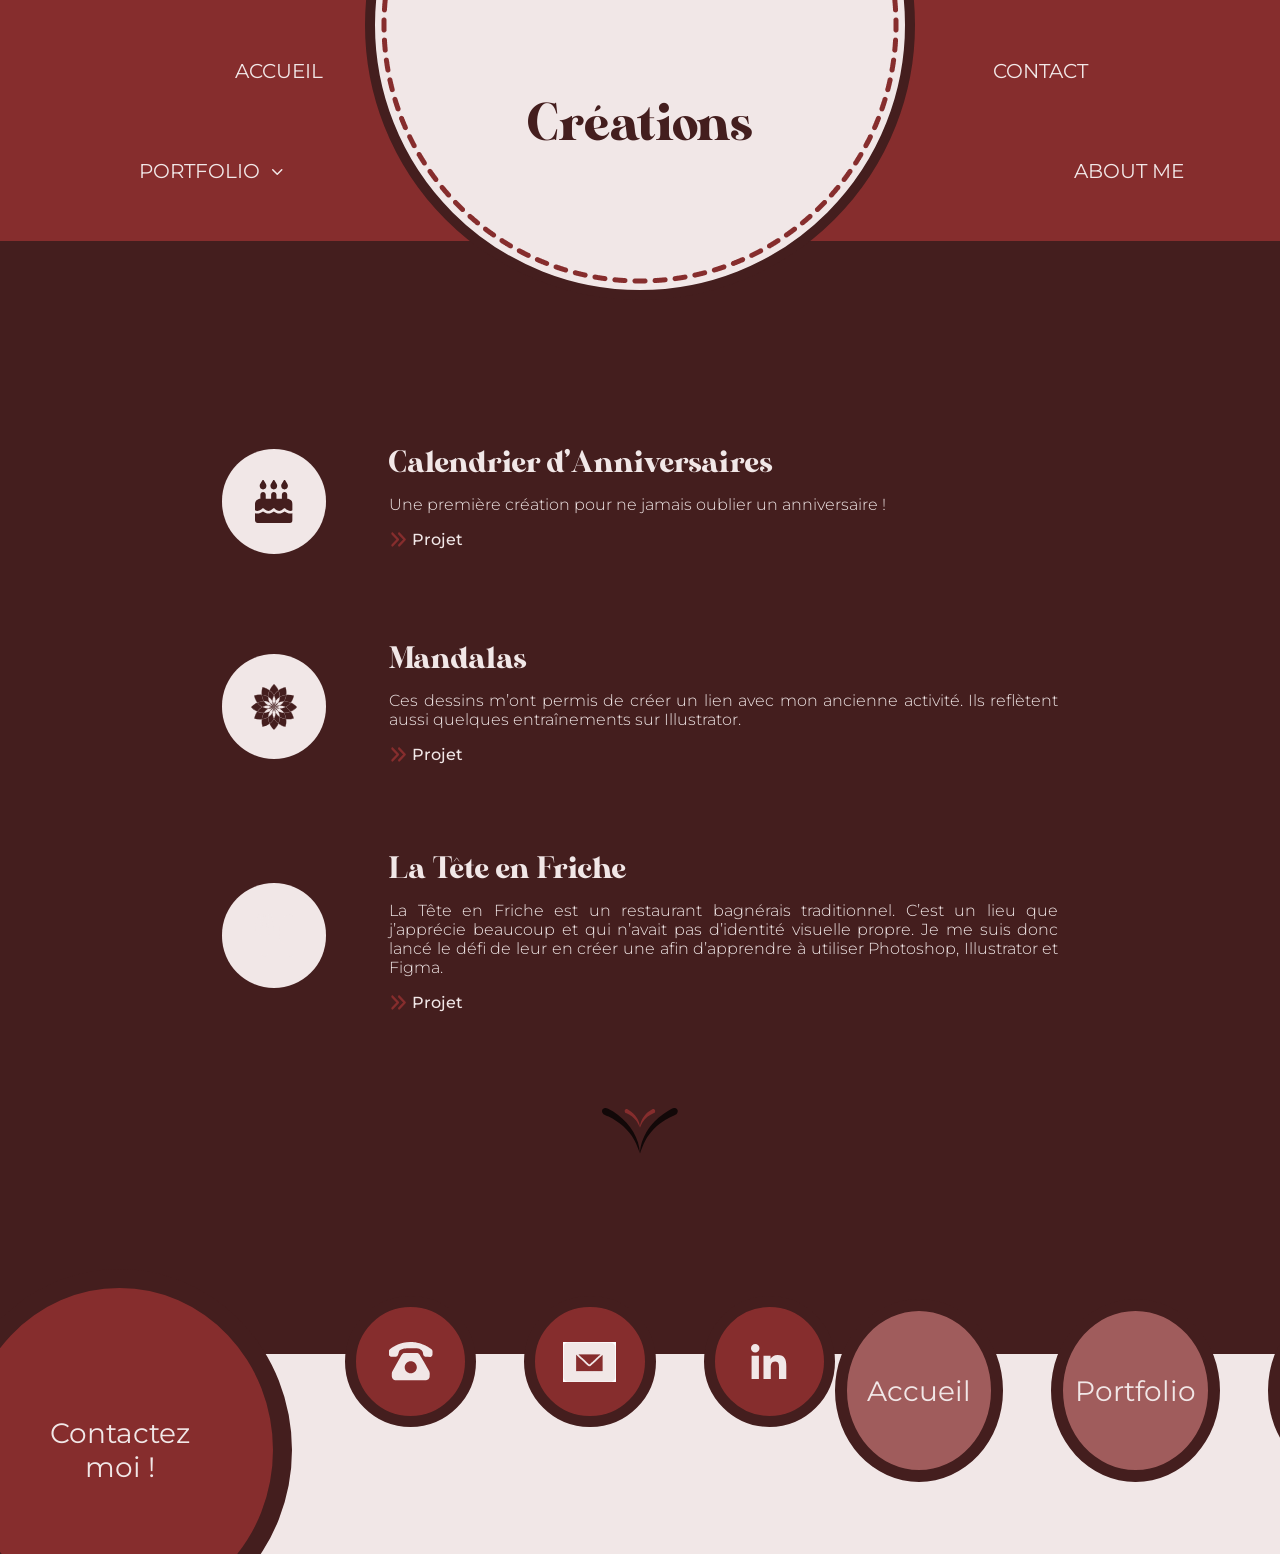
==== creations.html @ e51360f9 "page tete en friche 100%" ====
<!doctype html>
<html lang="fr">
<head>
    <meta charset="UTF-8">
    <meta name="viewport"
          content="width=device-width, user-scalable=no, initial-scale=1.0, maximum-scale=1.0, minimum-scale=1.0">
    <meta http-equiv="X-UA-Compatible" content="ie=edge">
    <title>Créations - Mélissa</title>
    <link rel="stylesheet" href="assets/css/creations.min.css">
    <script src="https://code.jquery.com/jquery-3.7.1.min.js"
            integrity="sha256-/JqT3SQfawRcv/BIHPThkBvs0OEvtFFmqPF/lYI/Cxo=" crossorigin="anonymous"></script>
</head>
<body class="identVisuel">
<nav>
    <div class="navtop">
        <a href="index.html">
            ACCUEIL
        </a>
        <a href="index.html#form">
            CONTACT
        </a>
    </div>
    <div class="circle">
        <h1>Créations</h1>
        <img src="assets/img/Ellipse_32_red.png" alt="eclypse">
    </div>
    <div class="navBot">
        <div class="p-relative">
            <a href="portefolio.html" id="sous-menu">
                PORTFOLIO
            </a>
            <div class="sous-menu">
                <a href="identites-visuel.html">Identités visuelles</a>
                <a href="maquettes.html">Maquettes</a>
                <a href="creations.html">Créations</a>
            </div>
        </div>
        <a href="#">
            ABOUT ME
        </a>
    </div>
</nav>
<div class="creations">
    <div class="projet">
        <div class="circle-rose">
            <svg xmlns="http://www.w3.org/2000/svg" width="38" height="43" viewBox="0 0 38 43" fill="none">
                <g clip-path="url(#clip0_359_12755)">
                    <path d="M7.25104 0.461914L5.18651 3.99766C4.8676 4.54355 4.69975 5.17344 4.69975 5.81172V6.04688C4.69975 7.90293 6.20199 9.40625 8.05671 9.40625C9.91143 9.40625 11.4137 7.90293 11.4137 6.04688V5.81172C11.4137 5.17344 11.2458 4.55195 10.9269 3.99766L8.86238 0.461914C8.69453 0.176367 8.39241 0 8.05671 0C7.72101 0 7.41889 0.176367 7.25104 0.461914ZM17.9933 0.461914L15.9288 3.99766C15.6099 4.54355 15.442 5.17344 15.442 5.81172V6.04688C15.442 7.90293 16.9443 9.40625 18.799 9.40625C20.6537 9.40625 22.156 7.90293 22.156 6.04688V5.81172C22.156 5.17344 21.9881 4.55195 21.6692 3.99766L19.6047 0.461914C19.4368 0.176367 19.1347 0 18.799 0C18.4633 0 18.1612 0.176367 17.9933 0.461914ZM26.6711 3.99766C26.3522 4.54355 26.1843 5.17344 26.1843 5.81172V6.04688C26.1843 7.90293 27.6866 9.40625 29.5413 9.40625C31.396 9.40625 32.8982 7.90293 32.8982 6.04688V5.81172C32.8982 5.17344 32.7304 4.55195 32.4115 3.99766L30.3469 0.461914C30.1791 0.176367 29.877 0 29.5413 0C29.2056 0 28.9035 0.176367 28.7356 0.461914L26.6711 3.99766ZM10.7423 14.7812C10.7423 13.2947 9.54217 12.0938 8.05671 12.0938C6.57126 12.0938 5.37114 13.2947 5.37114 14.7812V18.8125C2.40862 18.8125 0 21.2229 0 24.1875V30.1504C0.69657 30.5871 1.51903 30.9062 2.41701 30.9062C3.54999 30.9062 4.69975 30.3939 5.6397 29.7809C6.09289 29.4869 6.47055 29.1846 6.73071 28.9662C6.8566 28.857 6.95731 28.7646 7.02445 28.7059C7.05801 28.6723 7.08319 28.6555 7.09158 28.6387L7.09998 28.6303C7.36014 28.3615 7.72101 28.2188 8.09867 28.2271C8.47633 28.2355 8.82042 28.4035 9.07219 28.6807L9.08058 28.6891C9.08898 28.6975 9.11415 28.7227 9.13933 28.7479C9.19808 28.8066 9.282 28.8906 9.3995 28.9998C9.63448 29.2182 9.97018 29.5121 10.3898 29.7977C11.2458 30.3939 12.3201 30.8979 13.4362 30.8979C14.5524 30.8979 15.6267 30.3939 16.4827 29.7977C16.9023 29.5037 17.238 29.2182 17.473 28.9998C17.5905 28.8906 17.6744 28.8066 17.7332 28.7479C17.7583 28.7227 17.7835 28.6975 17.7919 28.6891L17.8003 28.6807C18.0521 28.3867 18.4213 28.2271 18.8074 28.2271C19.1934 28.2271 19.5627 28.3951 19.8145 28.6807L19.8229 28.6891C19.8313 28.6975 19.8564 28.7227 19.8816 28.7479C19.9404 28.8066 20.0243 28.8906 20.1418 28.9998C20.3768 29.2182 20.7125 29.5121 21.1321 29.7977C21.9881 30.3939 23.0623 30.8979 24.1785 30.8979C25.2947 30.8979 26.3689 30.3939 27.225 29.7977C27.6446 29.5037 27.9803 29.2182 28.2153 28.9998C28.3328 28.8906 28.4167 28.8066 28.4754 28.7479C28.5006 28.7227 28.5258 28.6975 28.5342 28.6891L28.5426 28.6807C28.786 28.3951 29.1384 28.2355 29.5161 28.2271C29.8938 28.2188 30.2462 28.3615 30.5148 28.6303L30.5232 28.6387C30.54 28.6555 30.5568 28.6723 30.5903 28.7059C30.6575 28.7646 30.7498 28.857 30.8841 28.9662C31.1442 29.1846 31.5135 29.4869 31.9751 29.7809C32.915 30.3939 34.0648 30.9062 35.1978 30.9062C36.0957 30.9062 36.9182 30.5787 37.6148 30.1504V24.1875C37.6148 21.2229 35.2062 18.8125 32.2436 18.8125V14.7812C32.2436 13.2947 31.0435 12.0938 29.5581 12.0938C28.0726 12.0938 26.8725 13.2947 26.8725 14.7812V18.8125H21.4846V14.7812C21.4846 13.2947 20.2845 12.0938 18.799 12.0938C17.3135 12.0938 16.1134 13.2947 16.1134 14.7812V18.8125H10.7423V14.7812ZM37.598 33.1402C36.8846 33.4174 36.0706 33.5938 35.181 33.5938C33.2927 33.5938 31.6226 32.7623 30.498 32.0316C30.1539 31.8049 29.8434 31.5781 29.5832 31.3766C29.3482 31.5781 29.0713 31.7965 28.7608 32.0064C27.6782 32.7539 26.0668 33.5938 24.1701 33.5938C22.2735 33.5938 20.6621 32.7539 19.5879 32.0064C19.2941 31.8049 19.0256 31.5949 18.799 31.4018C18.5724 31.5949 18.3038 31.7965 18.0101 32.0064C16.9359 32.7539 15.3245 33.5938 13.4279 33.5938C11.5312 33.5938 9.91983 32.7539 8.8456 32.0064C8.53508 31.7881 8.25813 31.5697 8.02314 31.3766C7.76298 31.5781 7.45246 31.8049 7.10837 32.0316C5.97539 32.7623 4.30531 33.5938 2.41701 33.5938C1.52742 33.5938 0.713355 33.409 0 33.1402V40.3125C0 41.799 1.20011 43 2.68557 43H34.9124C36.3979 43 37.598 41.799 37.598 40.3125V33.1402Z"
                          fill="#441E1E"/>
                </g>
                <defs>
                    <clipPath id="clip0_359_12755">
                        <rect width="37.598" height="43" fill="white"/>
                    </clipPath>
                </defs>
            </svg>
        </div>
        <div class="txt-creation">
            <h2>Calendrier d’Anniversaires</h2>
            <p>Une première création pour ne jamais oublier un anniversaire ! </p>
            <a href="#"><img src="assets/img/Double flèche 2 red.svg" alt="fleche">Projet</a>
        </div>
    </div>
    <div class="projet">
        <div class="circle-rose">
            <svg xmlns="http://www.w3.org/2000/svg" width="46" height="46" viewBox="0 0 46 46" fill="none">
                <path d="M45.9711 23.0246L45.9109 23.0775L45.8508 23.0246C45.8351 23.0426 45.8183 23.0619 45.8002 23.0799C44.1441 21.2288 42.0306 19.7304 39.7498 18.7218C39.7823 18.6784 39.816 18.6339 39.8484 18.5894C42.1593 19.616 44.2981 21.1422 45.9699 23.0258L45.9711 23.0246Z"
                      fill="#441E1E"/>
                <path d="M45.911 23.0786L45.9711 23.1316C44.2163 25.0934 42.1052 26.6148 39.7991 27.6017C39.7678 27.5584 39.7341 27.5126 39.7004 27.4693C41.9752 26.4992 44.0622 25.008 45.8014 23.0798C45.8195 23.0955 45.8339 23.1135 45.8496 23.1316L45.911 23.0786Z"
                      fill="#441E1E"/>
                <path d="M45.9108 23.0786L45.8494 23.1315C45.8338 23.1135 45.8181 23.0954 45.8013 23.0798C45.8193 23.0617 45.835 23.0425 45.8518 23.0244L45.912 23.0774L45.9108 23.0786Z"
                      fill="#441E1E"/>
                <path d="M42.8815 11.6123L42.9609 11.6304C42.4217 14.2084 41.3517 16.5783 39.8484 18.5895C39.7979 18.5654 39.7485 18.5426 39.698 18.5221C41.1832 16.5434 42.2448 14.2084 42.7852 11.6689C42.8081 11.6773 42.8321 11.6833 42.855 11.6917L42.8815 11.6135V11.6123Z"
                      fill="#441E1E"/>
                <path d="M42.8538 34.3071L42.9067 34.4588C42.8935 34.4636 42.8827 34.4672 42.8694 34.472C42.8598 34.4191 42.8502 34.3649 42.8381 34.3119L42.8526 34.3071H42.8538Z"
                      fill="#441E1E"/>
                <path d="M42.9055 11.5362L42.8814 11.612L42.802 11.5964C42.7972 11.6205 42.7924 11.6445 42.7864 11.6674C40.4261 10.8947 37.8468 10.6528 35.3674 10.9176L35.3867 10.7527C37.901 10.4891 40.5164 10.743 42.9055 11.5362Z"
                      fill="#441E1E"/>
                <path d="M42.8814 11.6123L42.855 11.6906C42.8321 11.6821 42.808 11.6761 42.7852 11.6677C42.7912 11.6448 42.796 11.6208 42.8008 11.5967L42.8802 11.6123H42.8814Z"
                      fill="#441E1E"/>
                <path d="M42.8706 34.4722C42.8742 34.4854 42.8766 34.4962 42.879 34.5095L42.7202 34.5384C42.7202 34.5384 42.719 34.5287 42.7166 34.5239C42.7683 34.5083 42.8189 34.4902 42.8706 34.4722Z"
                      fill="#441E1E"/>
                <path d="M42.8394 34.312C42.8502 34.365 42.8598 34.4191 42.8707 34.4721C42.8189 34.4901 42.7684 34.5082 42.7166 34.5238C42.707 34.4709 42.6973 34.4167 42.6853 34.365C42.7371 34.3469 42.7876 34.3289 42.8394 34.312Z"
                      fill="#441E1E"/>
                <path d="M42.8394 34.3121C42.7876 34.3301 42.7371 34.3482 42.6853 34.365C42.2075 31.9639 41.1652 29.6855 39.6462 27.667C39.6968 27.6478 39.7485 27.6249 39.7979 27.6021C41.3144 29.6277 42.3579 31.9073 42.8382 34.3121H42.8394Z"
                      fill="#441E1E"/>
                <path d="M42.6852 34.3647C42.696 34.4165 42.7056 34.4695 42.7165 34.5236C41.0387 35.0917 39.273 35.3734 37.476 35.3734C36.731 35.3734 35.9812 35.3252 35.2301 35.2277C35.2241 35.1724 35.2169 35.1182 35.2073 35.0628C37.7685 35.3974 40.3177 35.1675 42.6864 34.3647H42.6852Z"
                      fill="#441E1E"/>
                <path d="M45.8015 23.0799C44.0623 25.008 41.9752 26.4993 39.7005 27.4694C38.6257 26.0576 37.3174 24.7733 35.8068 23.6624C35.4819 23.4169 35.1365 23.1894 34.7742 22.986C35.4061 22.6406 35.985 22.2771 36.5097 21.9292C37.735 21.0193 38.823 19.9373 39.751 18.7217C42.0318 19.7303 44.1453 21.23 45.8015 23.0799Z"
                      fill="#441E1E"/>
                <path d="M42.7865 11.6677C42.2461 14.2084 41.1833 16.5422 39.6993 18.5209C37.8241 17.7049 35.843 17.2174 33.9076 17.1344C33.6633 17.1235 33.4189 17.1199 33.177 17.1235C33.5561 16.5013 33.8799 15.8899 34.1627 15.3182C34.7694 13.9172 35.1714 12.4356 35.3675 10.9178C37.8469 10.6518 40.425 10.895 42.7865 11.6677Z"
                      fill="#441E1E"/>
                <path d="M39.6462 27.667C41.1651 29.6854 42.2074 31.9638 42.6853 34.365C40.3166 35.1678 37.7686 35.3977 35.2061 35.0631C34.9726 33.3552 34.4888 31.6437 33.7582 29.9779C33.5994 29.6024 33.4128 29.2353 33.2034 28.8742C33.3586 28.879 33.5139 28.8802 33.6668 28.8802C34.2156 28.8802 34.7416 28.8573 35.2338 28.8273C36.7503 28.6527 38.2344 28.2592 39.6462 27.6682V27.667Z"
                      fill="#441E1E"/>
                <path d="M39.6993 18.521C39.7498 18.5415 39.7992 18.5643 39.8497 18.5884C39.8172 18.6341 39.7835 18.6775 39.751 18.7208C39.7005 18.6967 39.6487 18.6739 39.5994 18.6534C39.6331 18.6101 39.6656 18.5655 39.6993 18.521Z"
                      fill="#441E1E"/>
                <path d="M39.5979 18.6531C39.6485 18.6735 39.7002 18.6964 39.7496 18.7205C38.8216 19.9361 37.7336 21.0181 36.5083 21.928C35.9836 22.2759 35.4046 22.6406 34.7727 22.9848C34.7162 22.9523 34.6608 22.9222 34.6042 22.8909C35.265 22.5358 35.8692 22.1579 36.4144 21.7944C37.6156 20.9026 38.6844 19.8434 39.5979 18.6519V18.6531Z"
                      fill="#441E1E"/>
                <path d="M39.7005 27.4692C39.7342 27.5126 39.7679 27.5583 39.7992 27.6016C39.7486 27.6245 39.6969 27.6474 39.6475 27.6666C39.615 27.6209 39.5813 27.5776 39.5476 27.5342C39.5994 27.5138 39.6499 27.4921 39.7017 27.4692H39.7005Z"
                      fill="#441E1E"/>
                <path d="M39.6991 18.5208C39.6654 18.5665 39.6329 18.6099 39.5992 18.6532C37.7529 17.8528 35.8019 17.3774 33.9002 17.2967C33.6234 17.2859 33.3501 17.2811 33.0781 17.2859C33.1118 17.2305 33.1443 17.1776 33.178 17.1234C33.4187 17.1198 33.6643 17.1234 33.9086 17.1343C35.844 17.2173 37.8251 17.7048 39.7003 18.5208H39.6991Z"
                      fill="#441E1E"/>
                <path d="M39.5463 27.5347C39.58 27.578 39.6137 27.6225 39.6462 27.6671C38.2344 28.258 36.7516 28.6516 35.2339 28.8261C34.7416 28.8574 34.2156 28.8791 33.6668 28.8791C33.5151 28.8791 33.3587 28.8779 33.2034 28.8731C33.1697 28.8177 33.1372 28.7635 33.1035 28.7082C33.8546 28.731 34.5671 28.7046 35.2194 28.6648C36.7059 28.4927 38.1598 28.1112 39.5451 27.5347H39.5463Z"
                      fill="#441E1E"/>
                <path d="M39.7002 27.4695C39.6485 27.4923 39.5979 27.5128 39.5462 27.5345C38.4846 26.1479 37.1956 24.8878 35.7103 23.7949C35.3637 23.5325 34.9942 23.293 34.6042 23.0776C34.6608 23.0463 34.7174 23.0162 34.7727 22.9873C35.135 23.1907 35.4805 23.4182 35.8054 23.6637C37.3159 24.7746 38.6242 26.0589 39.699 27.4707L39.7002 27.4695Z"
                      fill="#441E1E"/>
                <path d="M39.598 18.6533C38.6845 19.8449 37.6157 20.904 36.4145 21.7959C35.8693 22.1582 35.2651 22.5373 34.6043 22.8924C33.006 22.0282 31.0634 21.5431 28.8921 21.4757C28.9956 21.418 29.1015 21.359 29.205 21.2976C30.9454 20.2132 32.1659 18.7352 33.0758 17.286C33.3478 17.2812 33.621 17.286 33.8978 17.2969C35.8007 17.3775 37.7517 17.8541 39.5968 18.6533H39.598Z"
                      fill="#441E1E"/>
                <path d="M35.7103 23.7937C37.1956 24.8866 38.4834 26.148 39.5462 27.5333C38.1597 28.1098 36.7057 28.4913 35.2205 28.6635C34.5681 28.7044 33.8556 28.7297 33.1046 28.7068C32.1525 27.1602 30.713 25.77 28.8691 24.6254C28.9871 24.6266 29.105 24.6266 29.2254 24.6266C31.2847 24.5568 33.0889 23.8816 34.6054 23.0752C34.9954 23.2906 35.3649 23.5302 35.7115 23.7925L35.7103 23.7937Z"
                      fill="#441E1E"/>
                <path d="M34.6019 3.17383C35.4227 5.67489 35.6839 8.26261 35.3866 10.7528C35.3313 10.7589 35.2771 10.7637 35.2217 10.7709C35.5178 8.31436 35.2699 5.76275 34.4707 3.29419C34.4936 3.28817 34.5176 3.28335 34.5405 3.27854L34.5249 3.20031L34.6031 3.17383H34.6019Z"
                      fill="#441E1E"/>
                <path d="M35.3868 10.7529L35.3675 10.9178C35.3121 10.9226 35.258 10.9287 35.2002 10.9359C35.2086 10.8805 35.2146 10.8263 35.2207 10.771C35.276 10.765 35.3302 10.7602 35.3855 10.7529H35.3868Z"
                      fill="#441E1E"/>
                <path d="M35.2302 35.2277C35.5599 37.7925 35.3289 40.3441 34.5261 42.714C34.4731 42.7044 34.4189 42.6948 34.3672 42.6827C35.17 40.3153 35.3999 37.7661 35.0653 35.2036C35.1206 35.2132 35.1748 35.2193 35.2302 35.2265V35.2277Z"
                      fill="#441E1E"/>
                <path d="M35.2002 10.9355C35.2568 10.9295 35.3121 10.9223 35.3675 10.9175C35.1713 12.4364 34.7705 13.918 34.1627 15.3178C33.8798 15.8895 33.5561 16.5009 33.177 17.1232C33.112 17.1232 33.0494 17.1232 32.9844 17.1244C33.384 16.4805 33.7222 15.8402 34.0159 15.2492C34.6116 13.8747 35.0064 12.4244 35.2014 10.9343L35.2002 10.9355Z"
                      fill="#441E1E"/>
                <path d="M34.4708 3.29297C35.2712 5.76153 35.518 8.31435 35.2219 10.7697C33.1914 11.0008 31.2308 11.5713 29.5133 12.4667C29.3171 12.569 29.1257 12.6737 28.9367 12.7845C28.9464 12.1225 28.9127 11.4473 28.8296 10.7637C28.6575 9.27601 28.2567 7.81245 27.6296 6.38258C29.6541 4.89735 32.0239 3.8069 34.4708 3.29297Z"
                      fill="#441E1E"/>
                <path d="M35.2074 35.0629C35.217 35.1182 35.223 35.1724 35.2302 35.2278C35.1749 35.2217 35.1207 35.2145 35.0653 35.2049C35.0569 35.1495 35.0509 35.093 35.0413 35.0376C35.0966 35.0472 35.1508 35.0532 35.2086 35.0617L35.2074 35.0629Z"
                      fill="#441E1E"/>
                <path d="M35.2218 10.7698C35.2158 10.8251 35.2086 10.8793 35.2014 10.9346C33.2046 11.1681 31.2789 11.7302 29.5878 12.61C29.364 12.7268 29.1461 12.8484 28.9319 12.9759C28.9331 12.9109 28.9355 12.8484 28.9367 12.7834C29.1257 12.6738 29.317 12.5679 29.5132 12.4656C31.2307 11.5701 33.1914 11.0008 35.2218 10.7686V10.7698Z"
                      fill="#441E1E"/>
                <path d="M35.2073 35.0628C35.1507 35.0544 35.0954 35.0484 35.04 35.0387C34.8053 33.3609 34.3275 31.6795 33.6101 30.0426C33.4416 29.643 33.2406 29.2507 33.0107 28.8691C33.0757 28.8703 33.1407 28.874 33.2033 28.874C33.4139 29.235 33.6005 29.6021 33.7582 29.9776C34.4888 31.6434 34.9726 33.3549 35.2061 35.0628H35.2073Z"
                      fill="#441E1E"/>
                <path d="M35.0642 35.2063C35.3988 37.7675 35.1689 40.3179 34.3661 42.6854C31.9132 42.198 29.5902 41.1219 27.5405 39.5488C28.1917 37.9529 28.6286 36.2281 28.8296 34.4228C28.8777 34.0256 28.903 33.6224 28.8994 33.2144C29.2508 33.4214 29.6119 33.6031 29.9778 33.7584C31.6436 34.4866 33.3563 34.9716 35.0654 35.2063H35.0642Z"
                      fill="#441E1E"/>
                <path d="M35.0401 35.0388C35.0497 35.0941 35.0557 35.1507 35.0641 35.2061C33.3562 34.9714 31.6435 34.4875 29.9766 33.7582C29.6107 33.6029 29.2496 33.4211 28.8981 33.2141C28.8981 33.1527 28.8969 33.089 28.8945 33.0264C29.2688 33.2502 29.6504 33.444 30.0403 33.6089C31.6784 34.3262 33.3598 34.8041 35.0389 35.0388H35.0401Z"
                      fill="#441E1E"/>
                <path d="M34.6042 22.8923C34.6608 22.9236 34.7162 22.9537 34.7727 22.9862C34.7174 23.0151 34.6608 23.0464 34.6042 23.0765C34.5477 23.0452 34.4911 23.0151 34.4321 22.9838C34.4899 22.9525 34.5477 22.9224 34.6042 22.8911V22.8923Z"
                      fill="#441E1E"/>
                <path d="M34.4335 22.9849C34.4913 23.0162 34.5491 23.0462 34.6056 23.0775C33.0891 23.8839 31.2849 24.5592 29.2256 24.629C29.1052 24.629 28.9873 24.629 28.8693 24.6278C28.7791 24.5712 28.6852 24.5146 28.5913 24.4593C28.8007 24.4653 29.0102 24.4689 29.2232 24.4677C31.2067 24.4003 32.9567 23.7588 34.4347 22.9861L34.4335 22.9849Z"
                      fill="#441E1E"/>
                <path d="M34.6044 22.8922C34.5479 22.9235 34.4913 22.9536 34.4323 22.9849C32.8063 22.1279 30.8252 21.6658 28.6082 21.6296C28.702 21.5791 28.7959 21.5297 28.891 21.4756C31.0623 21.543 33.0049 22.028 34.6032 22.8922H34.6044Z"
                      fill="#441E1E"/>
                <path d="M34.5238 3.19922L34.5395 3.27745C34.5166 3.28227 34.4925 3.28708 34.4696 3.2931C34.4612 3.27023 34.4552 3.24616 34.4468 3.22329L34.5226 3.19922H34.5238Z"
                      fill="#441E1E"/>
                <path d="M34.5405 42.718L34.5092 42.878C34.496 42.8768 34.4852 42.8732 34.4719 42.8696C34.4912 42.8179 34.5092 42.7661 34.5249 42.7144C34.5297 42.7156 34.5345 42.7156 34.5393 42.718H34.5405Z"
                      fill="#441E1E"/>
                <path d="M34.526 42.7154C34.5104 42.7671 34.4923 42.8189 34.4731 42.8706C34.4201 42.861 34.3684 42.8514 34.3142 42.8393L34.3672 42.6841C34.4189 42.6949 34.4719 42.7045 34.526 42.7154Z"
                      fill="#441E1E"/>
                <path d="M34.5079 3.11865L34.5236 3.19929L34.4478 3.22336C34.4562 3.24623 34.4622 3.2703 34.4706 3.29317C32.0237 3.8059 29.6539 4.89756 27.6294 6.38279C27.609 6.33224 27.5861 6.28289 27.5632 6.23234C29.6178 4.73026 32.0249 3.63018 34.5079 3.11865Z"
                      fill="#441E1E"/>
                <path d="M34.4721 42.8704C34.4684 42.8813 34.466 42.8945 34.4612 42.9065L34.3096 42.8536C34.3096 42.8536 34.3132 42.8451 34.3144 42.8403C34.3673 42.8512 34.4191 42.8608 34.4733 42.8716L34.4721 42.8704Z"
                      fill="#441E1E"/>
                <path d="M34.3674 42.6842L34.3144 42.8394C31.8603 42.3484 29.5337 41.2724 27.4768 39.7053C27.4997 39.6535 27.5201 39.6018 27.5418 39.5488C29.5915 41.1207 31.9144 42.1979 34.3674 42.6854V42.6842Z"
                      fill="#441E1E"/>
                <path d="M35.2002 10.9355C35.0064 12.4256 34.6104 13.8759 34.0146 15.2504C33.7221 15.8414 33.3827 16.4805 32.9831 17.1256C31.0225 17.1677 29.193 17.6227 27.5562 18.4712C28.4035 16.8343 28.8741 14.9664 28.9307 12.978C29.1449 12.8505 29.3627 12.7289 29.5866 12.6121C31.2764 11.7311 33.2034 11.169 35.2002 10.9368V10.9355Z"
                      fill="#441E1E"/>
                <path d="M33.6103 30.0427C34.3276 31.6795 34.8054 33.3622 35.0401 35.0388C33.3611 34.8041 31.6809 34.3262 30.0416 33.6089C29.6517 33.444 29.2689 33.249 28.8958 33.0264C28.8501 31.2017 28.2988 29.2663 27.2686 27.3418C27.3685 27.402 27.472 27.4622 27.5767 27.5211C29.3953 28.4912 31.2958 28.8078 33.0121 28.8679C33.242 29.2495 33.443 29.6419 33.6115 30.0414L33.6103 30.0427Z"
                      fill="#441E1E"/>
                <path d="M33.2045 28.8728C33.1419 28.8728 33.0769 28.8692 33.012 28.868C32.9783 28.8127 32.9446 28.7585 32.9084 28.7031C32.9746 28.7043 33.0396 28.7079 33.1046 28.7079C33.1383 28.7633 33.1708 28.8175 33.2045 28.8728Z"
                      fill="#441E1E"/>
                <path d="M32.9844 17.1247C33.0494 17.1235 33.1119 17.1235 33.1769 17.1235C33.1432 17.1765 33.1107 17.2307 33.077 17.286C33.0108 17.2872 32.9459 17.2896 32.8809 17.2908C32.917 17.2355 32.9507 17.1813 32.9844 17.1259V17.1247Z"
                      fill="#441E1E"/>
                <path d="M32.9086 28.7029C32.9447 28.7583 32.9784 28.8124 33.0121 28.8678C31.2957 28.8076 29.3953 28.4911 27.5766 27.521C27.4731 27.4608 27.3696 27.4006 27.2685 27.3416C27.218 27.2465 27.165 27.1503 27.1121 27.0552C27.289 27.1647 27.4719 27.2742 27.6561 27.3801C29.4061 28.3141 31.2428 28.6331 32.9086 28.7029Z"
                      fill="#441E1E"/>
                <path d="M32.8808 17.2905C32.9458 17.2893 33.0108 17.2868 33.077 17.2856C32.1671 18.7348 30.9467 20.2128 29.2063 21.2972C29.1028 21.3586 28.9969 21.4176 28.8933 21.4753C28.7862 21.4705 28.6779 21.4693 28.5696 21.4669C28.7537 21.3682 28.9367 21.2647 29.122 21.1576C30.7974 20.1129 31.989 18.6914 32.882 17.2893L32.8808 17.2905Z"
                      fill="#441E1E"/>
                <path d="M32.9844 17.1245C32.9507 17.1799 32.917 17.234 32.8809 17.2894C30.9034 17.3472 29.0631 17.8334 27.4226 18.7241C27.4683 18.6398 27.5129 18.5556 27.5574 18.4701C29.1943 17.6216 31.0237 17.1666 32.9844 17.1245Z"
                      fill="#441E1E"/>
                <path d="M33.1034 28.7082C33.0384 28.7082 32.9734 28.7046 32.9072 28.7034C31.9287 27.1495 30.4446 25.757 28.5417 24.6172C28.6489 24.622 28.7584 24.6256 28.8667 24.6268C30.7106 25.7714 32.1501 27.1628 33.1021 28.7082H33.1034Z"
                      fill="#441E1E"/>
                <path d="M28.8294 10.7637C28.9125 11.4473 28.9462 12.1225 28.9365 12.7845C28.8812 12.817 28.8282 12.8495 28.7729 12.882C28.7873 12.1959 28.7536 11.4942 28.6681 10.7841C28.4984 9.32175 28.1085 7.88587 27.4958 6.48248C27.5416 6.44878 27.5849 6.41508 27.6307 6.38379C28.2577 7.81365 28.6585 9.27722 28.8306 10.7649L28.8294 10.7637Z"
                      fill="#441E1E"/>
                <path d="M28.7729 12.8822C28.8282 12.8497 28.8812 12.8172 28.9366 12.7847C28.9353 12.8497 28.9329 12.9122 28.9317 12.9772L28.7668 13.0747C28.7705 13.0097 28.7717 12.9472 28.7729 12.8822Z"
                      fill="#441E1E"/>
                <path d="M28.767 13.0745L28.9319 12.9771C28.8754 14.9654 28.4035 16.8334 27.5574 18.4702C27.472 18.5124 27.3877 18.5581 27.3035 18.6026C28.1941 16.967 28.6948 15.0845 28.767 13.0733V13.0745Z"
                      fill="#441E1E"/>
                <path d="M28.8995 33.214C28.9031 33.622 28.879 34.0252 28.8296 34.4224C28.6286 36.2278 28.1917 37.9525 27.5406 39.5485C27.4949 39.516 27.4515 39.4823 27.4082 39.4461C28.0449 37.8743 28.4698 36.1784 28.6684 34.4031C28.7201 33.9819 28.743 33.5534 28.7358 33.1177C28.7887 33.1514 28.8441 33.1839 28.8995 33.2152V33.214Z"
                      fill="#441E1E"/>
                <path d="M28.8956 33.0264C28.8968 33.089 28.8992 33.1528 28.8992 33.2142C28.8438 33.1829 28.7897 33.1516 28.7355 33.1167C28.7355 33.0541 28.7343 32.9891 28.7307 32.9253C28.7861 32.959 28.8402 32.9927 28.8956 33.0252V33.0264Z"
                      fill="#441E1E"/>
                <path d="M28.8958 33.0266C28.8404 32.9941 28.7862 32.9604 28.7309 32.9267C28.6659 31.0804 28.0749 29.1198 26.9905 27.1724C27.0832 27.2301 27.1746 27.2879 27.2685 27.3421C28.2988 29.2666 28.85 31.202 28.8958 33.0266Z"
                      fill="#441E1E"/>
                <path d="M28.667 10.7831C28.7525 11.4944 28.7874 12.1949 28.7718 12.8809C27.0663 13.9028 25.6894 15.2255 24.6808 16.7962C24.5953 14.9547 24.0693 13.1036 23.1245 11.3524C23.2461 11.1357 23.3737 10.9215 23.5097 10.7085C24.5231 9.1137 25.8976 7.6742 27.4947 6.48145C28.1062 7.88483 28.4973 9.32192 28.667 10.7831Z"
                      fill="#441E1E"/>
                <path d="M28.7729 12.8818C28.7717 12.9468 28.7693 13.0094 28.7669 13.0744C27.0518 14.1203 25.6773 15.4768 24.6915 17.0896C24.6903 16.9921 24.6867 16.8934 24.6819 16.7971C25.6905 15.2264 27.0686 13.9037 28.7729 12.8818Z"
                      fill="#441E1E"/>
                <path d="M28.7357 33.1165C28.7417 33.5522 28.72 33.9807 28.6683 34.402C28.4709 36.1785 28.0448 37.8731 27.4081 39.445C26.0722 38.4027 24.8553 37.1474 23.7938 35.7067C23.5314 35.3612 23.2919 34.9929 23.0764 34.603C23.8828 33.0877 24.5592 31.2823 24.6278 29.2205C24.6278 29.1002 24.6278 28.9822 24.6266 28.8643C25.7797 30.7202 27.1783 32.1657 28.7357 33.1165Z"
                      fill="#441E1E"/>
                <path d="M28.7308 32.9254C28.7344 32.988 28.7356 33.053 28.7356 33.1168C27.1782 32.166 25.7796 30.7205 24.6266 28.8645C24.6254 28.7562 24.6218 28.6455 24.6169 28.5396C25.7628 30.4545 27.1649 31.9457 28.7308 32.9254Z"
                      fill="#441E1E"/>
                <path d="M28.8922 21.4755C28.7971 21.5284 28.7033 21.579 28.6094 21.6295C28.5468 21.6295 28.4818 21.6283 28.4168 21.6283C28.3663 21.6271 28.3169 21.6247 28.2664 21.6271C28.3663 21.5766 28.4686 21.5236 28.5697 21.4683C28.678 21.4695 28.7863 21.4719 28.8934 21.4767L28.8922 21.4755Z"
                      fill="#441E1E"/>
                <path d="M28.5899 24.4583C28.6838 24.5137 28.7777 24.5702 28.8679 24.6268C28.7596 24.6256 28.6489 24.622 28.543 24.6172L28.3781 24.5197C28.336 24.4932 28.2938 24.4679 28.2517 24.4438C28.3636 24.4499 28.4768 24.4547 28.5899 24.4583Z"
                      fill="#441E1E"/>
                <path d="M28.4166 21.6274C28.4816 21.6274 28.5466 21.6286 28.6092 21.6286C27.5524 22.1931 26.4957 22.618 25.4606 22.896C24.8889 23.0127 24.3244 23.0681 23.766 23.097H23.7611C23.6167 23.0826 23.4711 23.0693 23.3254 23.0585C23.4097 23.02 23.4939 22.9803 23.577 22.9429C24.186 22.9153 24.8059 22.8647 25.4245 22.7395C26.3585 22.488 27.3129 22.1149 28.2674 21.625C28.3179 21.6238 28.3673 21.625 28.4178 21.6262L28.4166 21.6274Z"
                      fill="#441E1E"/>
                <path d="M28.46 24.38C28.5033 24.4064 28.5479 24.4317 28.59 24.4582C28.4768 24.4546 28.3637 24.4498 28.2518 24.4438C26.8123 23.5904 25.2139 23.393 23.5277 23.239C23.4482 23.198 23.3724 23.1583 23.2942 23.1174C23.4495 23.1126 23.6047 23.1066 23.76 23.0981H23.7648C25.439 23.2546 27.0205 23.4857 28.46 24.38Z"
                      fill="#441E1E"/>
                <path d="M28.4204 21.4661C28.4709 21.4661 28.5203 21.4661 28.5696 21.4673C28.4697 21.5226 28.3674 21.5756 28.2663 21.6261C26.5933 21.6069 25.1129 22.2328 23.5759 22.9441C23.5181 22.9477 23.4592 22.9489 23.4026 22.9501C23.5434 22.8514 23.6842 22.7527 23.8238 22.6504C25.3139 21.9716 26.7678 21.4083 28.4204 21.4649V21.4661Z"
                      fill="#441E1E"/>
                <path d="M28.3782 24.5193L28.5431 24.6168C27.3467 24.5783 26.2202 24.4194 25.1839 24.1414C24.635 23.9596 24.1199 23.7249 23.6252 23.4746C23.5049 23.3891 23.3857 23.3049 23.2641 23.2206C23.2629 23.2194 23.2629 23.217 23.2629 23.2158C23.352 23.2242 23.4411 23.2315 23.5289 23.2399C24.0693 23.5215 24.6314 23.7875 25.2308 23.9861C26.1672 24.2377 27.1782 24.3929 28.2542 24.4447C28.2964 24.4688 28.3385 24.4952 28.3806 24.5205L28.3782 24.5193Z"
                      fill="#441E1E"/>
                <path d="M23.5759 22.9439C25.1129 22.2325 26.5945 21.6067 28.2663 21.6259C27.3107 22.1146 26.3574 22.4889 25.4234 22.7404C24.8048 22.8668 24.1849 22.9174 23.5759 22.9439Z"
                      fill="#441E1E"/>
                <path d="M27.5633 6.23193C27.5861 6.28248 27.609 6.33183 27.6295 6.38238C27.5837 6.41368 27.5404 6.44738 27.4947 6.48108C27.4742 6.43053 27.4513 6.38118 27.4285 6.33063C27.4718 6.29693 27.5175 6.26323 27.5633 6.23193Z"
                      fill="#441E1E"/>
                <path d="M27.5634 6.23214C27.5177 6.26344 27.4731 6.29714 27.4286 6.33084C26.4705 4.18725 24.9985 2.11827 23.0247 0.144387L23.1378 0.03125C25.1165 2.00995 26.5957 4.08374 27.5634 6.23214Z"
                      fill="#441E1E"/>
                <path d="M27.5574 18.4702C27.5141 18.5557 27.4684 18.6399 27.4226 18.7242C27.3324 18.7723 27.2409 18.8229 27.1506 18.8746C27.2036 18.7856 27.2553 18.6953 27.3023 18.6026C27.3865 18.5569 27.4708 18.5123 27.5562 18.4702H27.5574Z"
                      fill="#441E1E"/>
                <path d="M27.5404 39.5476C27.52 39.6006 27.4983 39.6523 27.4754 39.7041C27.4321 39.6704 27.3876 39.6367 27.3442 39.6006C27.3671 39.5488 27.3876 39.4971 27.4068 39.4453C27.4502 39.4814 27.4947 39.5151 27.5392 39.5476H27.5404Z"
                      fill="#441E1E"/>
                <path d="M27.4285 6.33079C27.4514 6.38134 27.4742 6.43069 27.4947 6.48124C25.8987 7.674 24.5242 9.11349 23.5096 10.7082C23.3736 10.9225 23.246 11.1355 23.1244 11.3522C23.0932 11.2956 23.0631 11.2402 23.0342 11.1849C23.1413 10.9971 23.2556 10.8081 23.3736 10.6216C24.4051 9.00036 25.8024 7.5392 27.4273 6.32959L27.4285 6.33079Z"
                      fill="#441E1E"/>
                <path d="M27.3442 39.6016C27.3876 39.6377 27.4321 39.6714 27.4754 39.7051C26.4801 42.0906 25.0033 44.1836 23.1233 45.8362C23.0811 45.8 23.0402 45.7651 23.0005 45.7278C24.8805 44.0801 26.3537 41.9883 27.3442 39.6016Z"
                      fill="#441E1E"/>
                <path d="M27.4081 39.4465C27.3888 39.4983 27.3672 39.55 27.3455 39.6018C25.9843 38.5462 24.7422 37.2704 23.6649 35.8044C23.4194 35.4795 23.1919 35.134 22.9885 34.7694C23.0198 34.714 23.0487 34.6574 23.0776 34.6021C23.293 34.992 23.5325 35.3615 23.7949 35.7057C24.8553 37.1464 26.0733 38.4018 27.4093 39.4441L27.4081 39.4465Z"
                      fill="#441E1E"/>
                <path d="M27.3022 18.6037C27.2552 18.6964 27.2035 18.7867 27.1505 18.8758C26.3537 19.3355 25.6075 19.894 24.9178 20.5463C24.316 21.1481 23.8587 21.851 23.3977 22.5973C23.5397 22.2867 23.6805 21.9702 23.8154 21.6512C24.1114 21.2167 24.4292 20.8063 24.8059 20.4308C25.5714 19.705 26.4067 19.0948 27.3022 18.6025V18.6037Z"
                      fill="#441E1E"/>
                <path d="M27.1506 18.876C27.2409 18.8243 27.3323 18.7737 27.4226 18.7256C26.8136 19.8341 26.0288 20.8319 25.078 21.6816C24.6736 22.0234 24.2511 22.3436 23.8227 22.6517C23.6337 22.7396 23.4423 22.8262 23.2498 22.9177C23.263 22.89 23.2762 22.8611 23.2883 22.8334C23.8588 22.4314 24.4341 22.0162 24.9721 21.5612C25.8411 20.7837 26.5717 19.8786 27.1494 18.8772L27.1506 18.876Z"
                      fill="#441E1E"/>
                <path d="M27.1119 27.0553C27.1649 27.1504 27.219 27.2466 27.2684 27.3417C27.1745 27.2864 27.0818 27.2298 26.9903 27.172C26.959 27.1167 26.9289 27.0601 26.8965 27.0047C26.8724 26.9614 26.8495 26.9169 26.8254 26.8735C26.9193 26.9349 27.0144 26.9951 27.1119 27.0553Z"
                      fill="#441E1E"/>
                <path d="M27.0386 26.9256C27.0626 26.969 27.0867 27.0135 27.112 27.0556C27.0145 26.9955 26.9194 26.9353 26.8255 26.8739C26.0227 25.4488 24.7794 24.4884 23.429 23.5351C23.3905 23.4593 23.3508 23.3847 23.3123 23.3101C23.4158 23.3654 23.5193 23.4196 23.6252 23.4737C24.9913 24.445 26.243 25.4332 27.0398 26.9256H27.0386Z"
                      fill="#441E1E"/>
                <path d="M23.0247 0.14427C24.9986 2.11816 26.4706 4.18713 27.4287 6.33072C25.8026 7.54033 24.4053 9.00269 23.375 10.6227C23.257 10.8093 23.1415 10.9982 23.0356 11.186C22.7118 10.6083 22.3447 10.0402 21.9319 9.48894C21.0184 8.25646 19.911 7.17083 18.6172 6.23082C19.5777 4.12334 21.0328 2.08807 22.9778 0.143066H23.0259L23.0247 0.14427Z"
                      fill="#441E1E"/>
                <path d="M26.8966 27.0046C26.9291 27.06 26.9592 27.1166 26.9905 27.1719C25.9735 26.5389 25.078 25.8384 24.3209 25.0789C24.1813 24.9224 24.0501 24.7636 23.9237 24.5999C23.8214 24.3483 23.7095 24.1028 23.5916 23.8633C23.8479 24.2436 24.1247 24.6179 24.4365 24.9694C25.1213 25.653 25.9217 26.2921 26.8244 26.8747C26.8485 26.918 26.8713 26.9625 26.8954 27.0059L26.8966 27.0046Z"
                      fill="#441E1E"/>
                <path d="M27.3444 39.6015C26.3539 41.9882 24.8807 44.08 23.0007 45.7277C21.1592 44.1149 19.7088 42.0736 18.7195 39.7495C19.9375 38.8215 21.0207 37.7323 21.9319 36.5034C22.2797 35.9787 22.6432 35.3997 22.9874 34.769C23.1908 35.1337 23.4183 35.478 23.6638 35.8041C24.741 37.2689 25.9819 38.5447 27.3444 39.6015Z"
                      fill="#441E1E"/>
                <path d="M26.8255 26.8739C25.9216 26.2914 25.1224 25.6511 24.4376 24.9686C24.1246 24.6172 23.8478 24.2429 23.5926 23.8625C23.5397 23.753 23.4855 23.6435 23.429 23.5352C24.7794 24.4884 26.0227 25.4489 26.8255 26.8739Z"
                      fill="#441E1E"/>
                <path d="M23.5266 23.2388C25.214 23.3928 26.8112 23.5902 28.2507 24.4436C27.1759 24.3918 26.1637 24.2365 25.2273 23.985C24.6279 23.7864 24.0658 23.5204 23.5254 23.2388H23.5266Z"
                      fill="#441E1E"/>
                <path d="M27.1504 18.876C26.5727 19.8786 25.8421 20.7837 24.9731 21.56C24.4351 22.0149 23.8586 22.4314 23.2893 22.8322C23.3254 22.7563 23.3591 22.6817 23.394 22.6059C23.3952 22.6023 23.3976 22.6011 23.3976 22.5975C23.8586 21.8513 24.316 21.1484 24.9178 20.5466C25.6074 19.8942 26.3536 19.3357 27.1504 18.876Z"
                      fill="#441E1E"/>
                <path d="M24.6915 17.0896C24.7204 18.3546 24.5375 19.6111 24.1415 20.8195C24.0416 21.0999 23.9308 21.378 23.8165 21.6512C23.6239 21.9316 23.441 22.2217 23.2568 22.519C23.5192 21.9473 23.7744 21.3611 23.9898 20.7653C24.3545 19.6568 24.5338 18.5098 24.535 17.352C24.5856 17.2629 24.6374 17.175 24.6915 17.0884V17.0896Z"
                      fill="#441E1E"/>
                <path d="M24.6819 16.7961C24.6867 16.8936 24.6904 16.9923 24.6916 17.0886C24.6362 17.1765 24.5844 17.2631 24.5351 17.3522C24.5351 17.2487 24.5339 17.1428 24.5303 17.0393C24.5808 16.9562 24.6302 16.8756 24.6819 16.7949V16.7961Z"
                      fill="#441E1E"/>
                <path d="M24.6819 16.7959C24.6301 16.8765 24.5796 16.9584 24.5302 17.0402C24.4821 15.1783 23.9754 13.3007 23.033 11.5218C23.0643 11.4652 23.0943 11.4086 23.1268 11.3521C24.0705 13.1021 24.5964 14.9544 24.6831 16.7959H24.6819Z"
                      fill="#441E1E"/>
                <path d="M24.6265 28.8657C24.6277 28.9836 24.6277 29.1016 24.6277 29.222C24.5603 31.2825 23.8827 33.0879 23.0763 34.6044C23.045 34.5478 23.0149 34.4913 22.9836 34.4323C23.7576 32.9555 24.3991 31.2055 24.4653 29.2183C24.4665 29.0065 24.4641 28.7959 24.4556 28.5889C24.5122 28.6827 24.5676 28.7754 24.6253 28.8657H24.6265Z"
                      fill="#441E1E"/>
                <path d="M24.6169 28.5393C24.6217 28.6464 24.6253 28.7559 24.6265 28.8643C24.5688 28.774 24.5134 28.6813 24.4568 28.5874C24.4556 28.4719 24.4508 28.3587 24.4436 28.2456C24.4677 28.2889 24.4942 28.3311 24.5194 28.3732L24.6169 28.5381V28.5393Z"
                      fill="#441E1E"/>
                <path d="M24.617 28.5394L24.5195 28.3746C24.493 28.3324 24.4678 28.2903 24.4437 28.247C24.3907 27.1746 24.2367 26.1612 23.9851 25.2236C23.8383 24.7794 23.6553 24.357 23.4543 23.9478C23.6036 24.168 23.7589 24.3847 23.9237 24.5989C24.0032 24.7879 24.0754 24.9792 24.1404 25.1766C24.4184 26.2165 24.5773 27.3431 24.6158 28.5394H24.617Z"
                      fill="#441E1E"/>
                <path d="M24.529 17.0403C24.5326 17.1438 24.5338 17.2497 24.5338 17.3532C24.0728 18.15 23.7045 19.0057 23.4349 19.9156C23.2135 20.7425 23.1714 21.5838 23.1449 22.4636C23.1124 22.1182 23.0775 21.7728 23.0317 21.4237C23.0727 20.899 23.1413 20.3838 23.2797 19.8711C23.5806 18.8589 23.9982 17.9117 24.5302 17.0391L24.529 17.0403Z"
                      fill="#441E1E"/>
                <path d="M24.4568 28.5887C24.4327 28.5466 24.4062 28.5032 24.381 28.4587C23.4867 27.0228 23.2568 25.4425 23.1003 23.7719C23.1064 23.6552 23.1112 23.5408 23.1148 23.4253C23.1581 23.4951 23.2039 23.5661 23.2496 23.6359C23.4012 25.2824 23.6107 26.8399 24.4448 28.2469C24.4508 28.36 24.4556 28.4731 24.458 28.5887H24.4568Z"
                      fill="#441E1E"/>
                <path d="M24.534 17.3535C24.5328 18.5114 24.3522 19.6572 23.9887 20.7669C23.7733 21.3627 23.5181 21.9488 23.2557 22.5205C23.2269 22.5711 23.1956 22.6192 23.1631 22.6698C23.1583 22.6024 23.1522 22.5338 23.145 22.4664C23.1715 21.5853 23.2124 20.7452 23.4351 19.9184C23.7059 19.0085 24.073 18.1515 24.534 17.3559V17.3535Z"
                      fill="#441E1E"/>
                <path d="M23.9851 25.2238C24.2367 26.1614 24.3895 27.1748 24.4437 28.2472C23.6096 26.8402 23.4014 25.2827 23.2485 23.6362C23.3147 23.7397 23.3845 23.8457 23.4543 23.9492C23.6553 24.3584 23.8383 24.7808 23.9851 25.225V25.2238Z"
                      fill="#441E1E"/>
                <path d="M23.5915 23.8625C23.7095 24.102 23.8214 24.3487 23.9237 24.5991C23.7588 24.3848 23.6035 24.1682 23.4543 23.9479C23.3845 23.8059 23.3135 23.6627 23.2389 23.5243C23.2352 23.4809 23.2304 23.4364 23.228 23.3931C23.2653 23.4195 23.3014 23.4448 23.3363 23.4713C23.4194 23.6025 23.5049 23.7337 23.5927 23.8637L23.5915 23.8625Z"
                      fill="#441E1E"/>
                <path d="M23.8238 22.6516C23.6842 22.7539 23.5434 22.8526 23.4026 22.9513C23.3448 22.9549 23.287 22.9561 23.2305 22.9573C23.2365 22.9441 23.2437 22.9296 23.2497 22.9164C23.4423 22.8261 23.6337 22.7383 23.8226 22.6504L23.8238 22.6516Z"
                      fill="#441E1E"/>
                <path d="M23.8153 21.6523C23.6805 21.9713 23.5396 22.2866 23.3976 22.5984C23.3976 22.602 23.3964 22.6032 23.394 22.6068C23.341 22.6947 23.2857 22.7813 23.2315 22.8692C23.2303 22.8704 23.2279 22.874 23.2267 22.8752C23.2123 22.886 23.1978 22.8957 23.1834 22.9065C23.1786 22.8415 23.1725 22.7765 23.1677 22.7127C23.1966 22.6501 23.2255 22.5863 23.2556 22.5213C23.4397 22.2228 23.6227 21.934 23.8153 21.6535V21.6523Z"
                      fill="#441E1E"/>
                <path d="M23.4279 23.5347C23.4844 23.643 23.5374 23.7514 23.5916 23.8621C23.5037 23.7321 23.4183 23.6009 23.3352 23.4697C23.3677 23.4902 23.3966 23.5119 23.4279 23.5347Z"
                      fill="#441E1E"/>
                <path d="M23.3244 23.0596C23.47 23.0704 23.6157 23.0836 23.7601 23.0981C23.6048 23.1065 23.4496 23.1125 23.2943 23.1173L23.251 23.0933C23.275 23.0824 23.3015 23.0704 23.3256 23.0596H23.3244Z"
                      fill="#441E1E"/>
                <path d="M23.5265 23.2387C23.4386 23.2303 23.3496 23.2231 23.2605 23.2147C23.2425 23.1822 23.2268 23.1521 23.21 23.1208C23.2376 23.1196 23.2653 23.1196 23.293 23.1172C23.3712 23.1581 23.4471 23.1978 23.5265 23.2387Z"
                      fill="#441E1E"/>
                <path d="M23.4279 23.5349C23.3966 23.512 23.3677 23.4916 23.3352 23.4699C23.2943 23.4073 23.2546 23.3447 23.2173 23.2821C23.2161 23.2761 23.2161 23.2677 23.2161 23.2593C23.2486 23.2749 23.2787 23.293 23.3111 23.3098C23.3497 23.3845 23.3894 23.4591 23.4279 23.5349Z"
                      fill="#441E1E"/>
                <path d="M23.4025 22.9499C23.4591 22.9487 23.518 22.9463 23.5758 22.9438C23.4928 22.9812 23.4085 23.0197 23.3243 23.0594C23.3014 23.0558 23.2809 23.0546 23.2581 23.0534C23.3062 23.0197 23.3531 22.986 23.4025 22.9511V22.9499Z"
                      fill="#441E1E"/>
                <path d="M23.2305 22.9572C23.287 22.956 23.3436 22.9536 23.4026 22.9512C23.3544 22.9849 23.3075 23.0186 23.2581 23.0535C23.2377 23.0523 23.2172 23.0499 23.1968 23.0487C23.1968 23.0438 23.1968 23.039 23.1956 23.0342C23.2088 23.0077 23.2196 22.9837 23.2317 22.9584L23.2305 22.9572Z"
                      fill="#441E1E"/>
                <path d="M23.3941 22.606C23.358 22.6818 23.3243 22.7564 23.2894 22.8322C23.2702 22.8467 23.2485 22.8611 23.228 22.8744C23.2292 22.8732 23.2316 22.8695 23.2328 22.8683C23.2858 22.7805 23.3412 22.6938 23.3953 22.606H23.3941Z"
                      fill="#441E1E"/>
                <path d="M23.2629 23.2197C23.3845 23.304 23.5037 23.3882 23.624 23.4737C23.5193 23.4207 23.4146 23.3654 23.3111 23.31C23.2954 23.2787 23.2786 23.2486 23.2629 23.2197Z"
                      fill="#441E1E"/>
                <path d="M23.3242 23.0595C23.3001 23.0703 23.2737 23.0823 23.2496 23.0932L23.2207 23.0787C23.2339 23.0703 23.2448 23.0631 23.258 23.0522C23.2809 23.0534 23.3013 23.0559 23.3242 23.0583V23.0595Z"
                      fill="#441E1E"/>
                <path d="M23.2388 23.5242C23.3134 23.6638 23.3844 23.8058 23.4542 23.9478C23.3844 23.8443 23.3146 23.7384 23.2484 23.6349L23.2388 23.5229V23.5242Z"
                      fill="#441E1E"/>
                <path d="M23.2629 23.2198C23.2786 23.2487 23.2954 23.28 23.3111 23.3101C23.2786 23.2944 23.2485 23.2764 23.216 23.2595C23.2148 23.2439 23.2124 23.227 23.2112 23.209C23.2268 23.2102 23.2425 23.2126 23.2569 23.2138C23.2605 23.215 23.2617 23.2174 23.2629 23.2186V23.2198Z"
                      fill="#441E1E"/>
                <path d="M23.2496 23.0933L23.293 23.1173C23.2653 23.1185 23.2376 23.1185 23.2099 23.1209C23.2087 23.1173 23.2063 23.1161 23.2063 23.1149C23.2207 23.1089 23.234 23.1017 23.2484 23.0945L23.2496 23.0933Z"
                      fill="#441E1E"/>
                <path d="M23.228 22.8742C23.2484 22.8609 23.2701 22.8465 23.2893 22.832C23.2761 22.8597 23.2629 22.8886 23.2508 22.9163C23.2304 22.9247 23.2099 22.9343 23.1894 22.9452C23.1894 22.944 23.1882 22.9416 23.1882 22.9404C23.2027 22.9175 23.2159 22.897 23.2292 22.8742H23.228Z"
                      fill="#441E1E"/>
                <path d="M23.2613 23.2148C23.2613 23.2148 23.2613 23.2182 23.2625 23.2193C23.2613 23.2182 23.2591 23.216 23.2568 23.2148H23.2613Z"
                      fill="#441E1E"/>
                <path d="M23.3365 23.47C23.3003 23.4435 23.2654 23.4182 23.2281 23.3918C23.2245 23.3556 23.2221 23.3183 23.2185 23.2822C23.2558 23.3448 23.2967 23.4074 23.3365 23.47Z"
                      fill="#441E1E"/>
                <path d="M23.2616 23.215H23.2568L23.2087 23.1813C23.2075 23.162 23.2051 23.1428 23.2039 23.1211H23.2123C23.2279 23.1524 23.2448 23.1825 23.2628 23.215H23.2616Z"
                      fill="#441E1E"/>
                <path d="M23.2582 23.0522C23.2449 23.0618 23.2341 23.0702 23.2208 23.0787C23.2124 23.0738 23.2064 23.0702 23.198 23.0654C23.198 23.0594 23.1968 23.0546 23.1968 23.0474C23.2172 23.0486 23.2377 23.051 23.2582 23.0522Z"
                      fill="#441E1E"/>
                <path d="M23.2569 23.2149C23.2424 23.2136 23.228 23.2112 23.2111 23.21C23.2099 23.2004 23.2099 23.1908 23.2075 23.1812L23.2557 23.2149H23.2569Z"
                      fill="#441E1E"/>
                <path d="M23.1631 22.6683C23.1956 22.6177 23.2257 22.5696 23.2558 22.519C23.2269 22.584 23.198 22.6466 23.1679 22.7104C23.1667 22.6972 23.1643 22.6827 23.1631 22.6683Z"
                      fill="#441E1E"/>
                <path d="M23.2498 23.0931C23.2354 23.1015 23.2221 23.1075 23.2077 23.1135C23.2041 23.1087 23.2029 23.1051 23.2017 23.1027V23.0931L23.2209 23.0786L23.2498 23.0931Z"
                      fill="#441E1E"/>
                <path d="M23.2496 22.9165C23.2436 22.9297 23.2364 22.9442 23.2304 22.9574C23.2159 22.9586 23.2027 22.9586 23.1882 22.9586V22.9454C23.2087 22.9346 23.2292 22.9249 23.2496 22.9165Z"
                      fill="#441E1E"/>
                <path d="M23.2389 23.5239L23.2486 23.6358C23.2028 23.566 23.1583 23.495 23.1138 23.4252C23.115 23.3891 23.1174 23.3518 23.1174 23.3169C23.1258 23.3205 23.1318 23.3265 23.1378 23.3301C23.1715 23.3951 23.2052 23.4601 23.2377 23.5239H23.2389Z"
                      fill="#441E1E"/>
                <path d="M23.2304 22.957C23.2195 22.9835 23.2075 23.0076 23.1943 23.0329C23.193 23.0088 23.1906 22.9847 23.1882 22.9582C23.2027 22.9582 23.2159 22.9582 23.2304 22.957Z"
                      fill="#441E1E"/>
                <path d="M23.228 23.3927C23.2316 23.436 23.2364 23.4805 23.2388 23.5239C23.2063 23.4589 23.1726 23.3939 23.1389 23.3301C23.1702 23.3505 23.1991 23.3722 23.228 23.3927Z"
                      fill="#441E1E"/>
                <path d="M23.2281 22.8743C23.2149 22.8971 23.2016 22.9176 23.1872 22.9404C23.1872 22.9296 23.186 22.9176 23.1836 22.9043C23.198 22.8947 23.2125 22.8851 23.2269 22.873L23.2281 22.8743Z"
                      fill="#441E1E"/>
                <path d="M23.2171 23.2824C23.2207 23.3197 23.2231 23.357 23.2267 23.3919C23.1978 23.3715 23.169 23.3498 23.1377 23.3293C23.1316 23.3185 23.1244 23.3053 23.1184 23.2932C23.1196 23.2656 23.122 23.2367 23.122 23.209C23.1461 23.2222 23.1702 23.2355 23.1966 23.2475C23.2015 23.2583 23.2099 23.2704 23.2171 23.2812V23.2824Z"
                      fill="#441E1E"/>
                <path d="M23.2209 23.0789L23.2016 23.0934C23.2016 23.0934 23.2004 23.0849 23.2004 23.0825C23.2004 23.0777 23.1992 23.0717 23.1992 23.0669C23.2076 23.0717 23.2137 23.0753 23.2221 23.0801L23.2209 23.0789Z"
                      fill="#441E1E"/>
                <path d="M23.216 23.2594C23.216 23.2678 23.216 23.275 23.2172 23.2822C23.2088 23.2714 23.2016 23.2594 23.1968 23.2485C23.2028 23.2533 23.21 23.257 23.216 23.2594Z"
                      fill="#441E1E"/>
                <path d="M23.2159 23.2595C23.2099 23.2559 23.2026 23.2535 23.1966 23.2487C23.187 23.2342 23.1774 23.2198 23.1689 23.2065C23.1834 23.2065 23.1978 23.2077 23.2111 23.2102C23.2123 23.2282 23.2147 23.2439 23.2159 23.2607V23.2595Z"
                      fill="#441E1E"/>
                <path d="M23.2075 23.1813C23.2087 23.1909 23.2087 23.2005 23.2111 23.2102C23.1979 23.209 23.1834 23.2066 23.169 23.2066C23.1582 23.1885 23.1485 23.1729 23.1377 23.156C23.1389 23.1512 23.1425 23.1476 23.1437 23.1428C23.1449 23.1416 23.1485 23.1416 23.1497 23.1392C23.169 23.1536 23.1882 23.1668 23.2063 23.1801L23.2075 23.1813Z"
                      fill="#441E1E"/>
                <path d="M23.2079 23.1138C23.2079 23.1138 23.2092 23.1177 23.2118 23.1203H23.2026V23.1151C23.2026 23.1151 23.2066 23.1138 23.2079 23.1138Z"
                      fill="#441E1E"/>
                <path d="M23.2026 23.1211C23.2038 23.1416 23.2062 23.162 23.2074 23.1813C23.1894 23.168 23.1701 23.1548 23.1509 23.1403C23.1569 23.1367 23.1653 23.1343 23.1713 23.1307C23.1774 23.1271 23.1858 23.1247 23.1918 23.1211H23.2014H23.2026Z"
                      fill="#441E1E"/>
                <path d="M23.2077 23.1136C23.2077 23.1136 23.2041 23.1148 23.2029 23.1148C23.2029 23.11 23.2017 23.1064 23.2017 23.1016C23.2029 23.1052 23.2053 23.1076 23.2077 23.1124V23.1136Z"
                      fill="#441E1E"/>
                <path d="M23.2036 23.1162V23.1214H23.1931L23.2036 23.1162Z" fill="#441E1E"/>
                <path d="M23.2016 23.1027C23.2016 23.1027 23.2028 23.1111 23.2028 23.1159L23.1931 23.1207C23.1823 23.1207 23.1703 23.1219 23.1594 23.1219C23.1727 23.1135 23.1835 23.1039 23.1967 23.0942C23.1979 23.0954 23.2003 23.0991 23.2016 23.1027Z"
                      fill="#441E1E"/>
                <path d="M23.202 23.0933V23.1037C23.202 23.1037 23.1981 23.0972 23.1968 23.0946C23.1981 23.0946 23.2007 23.0933 23.202 23.0933Z"
                      fill="#441E1E"/>
                <path d="M23.2004 23.0812C23.2004 23.0812 23.2004 23.0896 23.2016 23.092C23.2004 23.092 23.198 23.0932 23.1968 23.0932C23.192 23.0824 23.186 23.0728 23.1824 23.0619C23.1824 23.0607 23.1836 23.0583 23.1836 23.0571C23.1884 23.0583 23.1932 23.0619 23.198 23.0631C23.198 23.068 23.1992 23.074 23.1992 23.0788L23.2004 23.0812Z"
                      fill="#441E1E"/>
                <path d="M23.1968 23.0476C23.1968 23.0536 23.198 23.0584 23.198 23.0656C23.1932 23.0644 23.1884 23.0608 23.1836 23.0596C23.1848 23.0548 23.1884 23.0512 23.1896 23.0464C23.1908 23.0464 23.1944 23.0464 23.1956 23.0476H23.1968Z"
                      fill="#441E1E"/>
                <path d="M23.1822 23.0645C23.1858 23.0741 23.1919 23.0837 23.1967 23.0957C23.1834 23.1054 23.1726 23.115 23.1594 23.1234H23.1545C23.1642 23.1042 23.1726 23.0849 23.1822 23.0657V23.0645Z"
                      fill="#441E1E"/>
                <path d="M23.1955 23.0332C23.1955 23.0332 23.1967 23.0428 23.1967 23.0476C23.1955 23.0464 23.1919 23.0464 23.1907 23.0464C23.1919 23.0416 23.1943 23.038 23.1955 23.0332Z"
                      fill="#441E1E"/>
                <path d="M23.1967 23.2486C23.1702 23.2354 23.1461 23.2221 23.1221 23.2101V23.2017C23.1377 23.2029 23.1546 23.2053 23.169 23.2065C23.1774 23.2197 23.1871 23.2342 23.1967 23.2486Z"
                      fill="#441E1E"/>
                <path d="M23.1884 22.9585C23.192 22.985 23.1932 23.009 23.1944 23.0331C23.1932 23.0379 23.1908 23.0415 23.1896 23.0464C23.1836 23.0464 23.1764 23.0452 23.1704 23.0452C23.1619 23.0307 23.1559 23.0175 23.1499 23.0042C23.1583 22.9898 23.168 22.9729 23.1776 22.9585H23.1884Z"
                      fill="#441E1E"/>
                <path d="M23.1932 23.1211C23.1872 23.1247 23.1788 23.1271 23.1728 23.1307C23.1667 23.1343 23.1583 23.1367 23.1523 23.1403C23.1523 23.1403 23.1511 23.1391 23.1487 23.1391C23.1487 23.1355 23.1499 23.1307 23.1535 23.1283C23.1547 23.1271 23.1583 23.1247 23.1595 23.1235C23.1703 23.1235 23.1824 23.1223 23.1932 23.1223V23.1211Z"
                      fill="#441E1E"/>
                <path d="M23.1906 23.0461C23.1906 23.0461 23.1858 23.0546 23.1846 23.0594C23.181 23.0582 23.1798 23.0558 23.1762 23.0546L23.1714 23.0449C23.1774 23.0449 23.1846 23.0461 23.1906 23.0461Z"
                      fill="#441E1E"/>
                <path d="M23.1883 22.9453V22.9586H23.1775C23.1775 22.9586 23.1823 22.9501 23.1835 22.9477C23.1847 22.9465 23.1871 22.9465 23.1883 22.9465V22.9453Z"
                      fill="#441E1E"/>
                <path d="M23.187 22.9404C23.187 22.9404 23.1881 22.9438 23.1881 22.9449C23.187 22.9449 23.1847 22.9449 23.1836 22.9461C23.1847 22.9449 23.187 22.9416 23.187 22.9404Z"
                      fill="#441E1E"/>
                <path d="M23.1836 22.9053C23.1848 22.9185 23.1872 22.9293 23.1872 22.9414C23.1872 22.9426 23.186 22.9462 23.1836 22.9474C23.1739 22.951 23.1655 22.9558 23.1559 22.9606H23.1294V22.945L23.1824 22.9065L23.1836 22.9053Z"
                      fill="#441E1E"/>
                <path d="M23.1836 22.9054L23.1306 22.9439C23.1318 22.8886 23.1342 22.8356 23.1354 22.7803C23.1451 22.7574 23.1559 22.7345 23.1679 22.7104C23.1727 22.7754 23.1788 22.8404 23.1836 22.9042V22.9054Z"
                      fill="#441E1E"/>
                <path d="M23.1835 22.9475C23.1835 22.9475 23.1786 22.9559 23.1774 22.9583C23.1714 22.9583 23.163 22.9595 23.157 22.9595C23.1666 22.9547 23.175 22.9499 23.1847 22.9463L23.1835 22.9475Z"
                      fill="#441E1E"/>
                <path d="M23.175 23.0547C23.175 23.0547 23.1803 23.0586 23.1842 23.0599C23.1842 23.0612 23.1829 23.0638 23.1829 23.0652C23.179 23.0612 23.1777 23.0586 23.1764 23.0547H23.175Z"
                      fill="#441E1E"/>
                <path d="M23.1823 23.0644C23.1727 23.0836 23.1642 23.1029 23.1546 23.1221H23.1257C23.1257 23.0945 23.1269 23.0692 23.1269 23.0415C23.1366 23.0415 23.145 23.0427 23.1546 23.0427C23.1606 23.0463 23.1691 23.0511 23.1751 23.0535C23.1763 23.0571 23.1787 23.0596 23.1811 23.0632L23.1823 23.0644Z"
                      fill="#441E1E"/>
                <path d="M23.1776 22.9585C23.1679 22.9729 23.1583 22.9898 23.1499 23.0042C23.1415 22.9934 23.1367 22.9814 23.1318 22.9717C23.1403 22.9669 23.1475 22.9633 23.1559 22.9609C23.1619 22.9609 23.1704 22.9597 23.1764 22.9597L23.1776 22.9585Z"
                      fill="#441E1E"/>
                <path d="M23.1702 23.0451L23.175 23.0548C23.169 23.0512 23.1606 23.0464 23.1545 23.0439C23.1594 23.0439 23.1654 23.0451 23.1702 23.0451Z"
                      fill="#441E1E"/>
                <path d="M23.1703 23.0451C23.1703 23.0451 23.1595 23.0439 23.1547 23.0439C23.1463 23.0403 23.1403 23.0355 23.1318 23.0331C23.1379 23.0234 23.1427 23.015 23.1499 23.0054C23.1559 23.0186 23.1631 23.0318 23.1703 23.0463V23.0451Z"
                      fill="#441E1E"/>
                <path d="M23.1389 23.1558C23.1486 23.1714 23.1582 23.1883 23.1702 23.2063C23.1558 23.2051 23.1389 23.2027 23.1233 23.2015C23.1233 23.1979 23.1245 23.1955 23.1233 23.1919C23.1269 23.1859 23.1293 23.1774 23.1329 23.1714C23.1341 23.1666 23.1377 23.1618 23.1389 23.157V23.1558Z"
                      fill="#441E1E"/>
                <path d="M23.1629 22.6685C23.1641 22.6829 23.1665 22.6973 23.1678 22.7106C23.1569 22.7347 23.1449 22.7575 23.1353 22.7804V22.7708C23.1353 22.7515 23.1365 22.7322 23.1365 22.713C23.1461 22.6985 23.1545 22.6841 23.1629 22.6697V22.6685Z"
                      fill="#441E1E"/>
                <path d="M23.1449 22.4651C23.1509 22.5325 23.1581 22.6011 23.163 22.6685C23.1545 22.6829 23.1473 22.6974 23.1365 22.7118C23.1401 22.6288 23.1413 22.5469 23.1449 22.4639V22.4651Z"
                      fill="#441E1E"/>
                <path d="M23.1589 23.1221C23.1589 23.1221 23.1544 23.1254 23.1533 23.1266C23.1533 23.1254 23.1533 23.1232 23.1544 23.1221H23.1589Z"
                      fill="#441E1E"/>
                <path d="M23.1559 22.9607C23.1474 22.9643 23.1402 22.9667 23.1318 22.9715C23.1306 22.9703 23.1306 22.9679 23.1282 22.9679C23.1294 22.9643 23.1294 22.9631 23.1294 22.9595H23.1559V22.9607Z"
                      fill="#441E1E"/>
                <path d="M23.1547 23.1221C23.1547 23.1221 23.1534 23.1257 23.1534 23.1269C23.1498 23.1281 23.145 23.1317 23.1426 23.1329C23.1378 23.1293 23.133 23.1269 23.1282 23.1221H23.1559H23.1547Z"
                      fill="#441E1E"/>
                <path d="M23.1546 23.0426C23.145 23.0426 23.1366 23.0414 23.127 23.0414C23.127 23.0414 23.1306 23.0353 23.1318 23.0317C23.1402 23.0353 23.1462 23.0402 23.1546 23.0426Z"
                      fill="#441E1E"/>
                <path d="M23.1544 23.127C23.1544 23.127 23.1491 23.1361 23.1491 23.1387C23.1478 23.1374 23.1452 23.1348 23.1426 23.1335C23.1465 23.1322 23.1517 23.1283 23.1544 23.127Z"
                      fill="#441E1E"/>
                <path d="M23.1516 23.1405C23.1516 23.1405 23.1463 23.1418 23.145 23.1444C23.145 23.1431 23.1463 23.1405 23.1489 23.1392C23.1503 23.1392 23.1529 23.1405 23.1529 23.1405H23.1516Z"
                      fill="#441E1E"/>
                <path d="M23.1498 23.0042C23.1438 23.0138 23.139 23.0222 23.1318 23.0319C23.1306 23.0307 23.1282 23.0282 23.127 23.0282C23.1282 23.009 23.1282 22.9909 23.1282 22.9717H23.1318C23.1366 22.9813 23.1414 22.9921 23.1498 23.0042Z"
                      fill="#441E1E"/>
                <path d="M23.1487 23.1391C23.1487 23.1391 23.1451 23.1427 23.1451 23.1439C23.1414 23.1451 23.1366 23.1475 23.1342 23.1487C23.133 23.1451 23.1306 23.1439 23.1306 23.1427C23.1342 23.1415 23.139 23.1379 23.1414 23.1343C23.1451 23.1355 23.1463 23.1379 23.1475 23.1391H23.1487Z"
                      fill="#441E1E"/>
                <path d="M23.1449 23.1436C23.1449 23.1436 23.1401 23.152 23.1388 23.1568C23.1352 23.1532 23.134 23.1508 23.134 23.1484C23.1376 23.1472 23.1425 23.1448 23.1449 23.1436Z"
                      fill="#441E1E"/>
                <path d="M23.1449 22.4647C23.1413 22.5478 23.1401 22.6296 23.1365 22.7126C23.122 22.7367 23.1076 22.7596 23.0931 22.7837C23.0823 22.8017 23.0703 22.821 23.0594 22.839C23.0414 22.8065 23.0233 22.774 23.0077 22.7415C22.9993 22.6525 22.992 22.5646 22.9812 22.4755C22.992 22.1193 23.0053 21.769 23.0318 21.4248C23.0775 21.7726 23.1124 22.1193 23.1449 22.4647Z"
                      fill="#441E1E"/>
                <path d="M23.1414 23.1329C23.1414 23.1329 23.1329 23.1389 23.1305 23.1413C23.1269 23.1377 23.1257 23.1353 23.1245 23.1329C23.1257 23.1293 23.1257 23.1245 23.1257 23.1221H23.1269C23.1269 23.1221 23.1365 23.1305 23.1414 23.1329Z"
                      fill="#441E1E"/>
                <path d="M23.1341 23.1484C23.1341 23.1484 23.1353 23.1533 23.1389 23.1569C23.1377 23.1617 23.1341 23.1665 23.1329 23.1713C23.1293 23.1773 23.1269 23.1857 23.1233 23.1918C23.1245 23.1785 23.1245 23.1653 23.1245 23.1533L23.1341 23.1484Z"
                      fill="#441E1E"/>
                <path d="M23.1389 23.3291C23.1329 23.3255 23.1256 23.3194 23.1184 23.3158C23.1196 23.3074 23.1196 23.3014 23.1196 23.293C23.1256 23.3038 23.1329 23.317 23.1389 23.3291Z"
                      fill="#441E1E"/>
                <path d="M23.1366 22.7126C23.1366 22.7319 23.1354 22.7511 23.1354 22.7704V22.78C23.1197 22.8161 23.1017 22.851 23.0848 22.8847C23.0752 22.8691 23.0668 22.8522 23.0583 22.8378C23.0692 22.8197 23.0812 22.8005 23.092 22.7824C23.1065 22.7584 23.1209 22.7355 23.1354 22.7114L23.1366 22.7126Z"
                      fill="#441E1E"/>
                <path d="M23.1353 45.8461L23.0282 45.9688C23.0185 45.9604 23.0101 45.9532 23.0005 45.9448C23.0426 45.9074 23.0835 45.8713 23.1233 45.8364C23.1269 45.84 23.1317 45.8424 23.1341 45.8461H23.1353Z"
                      fill="#441E1E"/>
                <path d="M23.1353 22.7803C23.1341 22.8356 23.1317 22.8886 23.1305 22.944C23.1268 22.9452 23.1244 22.9488 23.1208 22.95C23.1076 22.9271 23.0968 22.9066 23.0847 22.885C23.1004 22.8513 23.1184 22.8152 23.1353 22.7803Z"
                      fill="#441E1E"/>
                <path d="M23.1311 23.1411C23.1311 23.1411 23.1324 23.145 23.135 23.1477L23.1245 23.1529V23.1463C23.1245 23.1463 23.1297 23.145 23.1311 23.1411Z"
                      fill="#441E1E"/>
                <path d="M23.127 23.0283C23.127 23.0283 23.1306 23.0295 23.1318 23.0319C23.1306 23.0355 23.1282 23.0367 23.127 23.0404C23.1282 23.0367 23.1282 23.0319 23.127 23.0295V23.0283Z"
                      fill="#441E1E"/>
                <path d="M23.1315 22.9716H23.1282C23.1282 22.9716 23.1293 22.9705 23.1282 22.9683C23.1293 22.9683 23.1293 22.9694 23.1315 22.9716Z"
                      fill="#441E1E"/>
                <path d="M23.1305 22.9438V22.9595H23.1257C23.1257 22.9595 23.1208 22.9535 23.1208 22.9499C23.1245 22.9487 23.1269 22.9451 23.1305 22.9438Z"
                      fill="#441E1E"/>
                <path d="M23.1305 23.1412C23.1305 23.1412 23.1257 23.1461 23.1245 23.1461C23.1257 23.1412 23.1257 23.1376 23.1245 23.1328C23.1257 23.134 23.1281 23.1376 23.1305 23.1412Z"
                      fill="#441E1E"/>
                <path d="M23.131 22.9609C23.131 22.9609 23.131 22.9662 23.1297 22.9701C23.1283 22.9662 23.1257 22.9636 23.1257 22.9609H23.131Z"
                      fill="#441E1E"/>
                <path d="M23.1282 22.9718C23.1198 22.9766 23.1101 22.9814 23.1017 22.985C23.0921 22.9898 23.0812 22.9946 23.0704 22.9995C23.0668 22.9958 23.062 22.9946 23.0596 22.9934C23.074 22.9838 23.0885 22.973 23.1029 22.9621C23.1089 22.9621 23.1173 22.9609 23.1234 22.9609C23.1234 22.9621 23.1246 22.9658 23.127 22.9694C23.127 22.9694 23.127 22.9706 23.127 22.973L23.1282 22.9718Z"
                      fill="#441E1E"/>
                <path d="M23.1028 22.9849C23.1113 22.9813 23.1209 22.9765 23.1293 22.9717C23.1293 22.9909 23.1293 23.009 23.1281 23.0282C23.1101 23.0186 23.0908 23.009 23.0728 22.9994C23.0824 22.9945 23.0932 22.9897 23.104 22.9849H23.1028Z"
                      fill="#441E1E"/>
                <path d="M23.1268 23.0284C23.1268 23.0284 23.128 23.0368 23.1268 23.0392C23.1172 23.0392 23.1063 23.0392 23.0955 23.038C23.0847 23.0368 23.075 23.0368 23.063 23.0344C23.057 23.026 23.0522 23.0188 23.0474 23.0103C23.0558 23.0055 23.063 23.0019 23.0714 22.9995C23.0895 23.0091 23.1087 23.0188 23.1268 23.0284Z"
                      fill="#441E1E"/>
                <path d="M23.127 23.0414C23.1162 23.057 23.1066 23.0739 23.0957 23.0895C23.0849 23.0703 23.0729 23.0522 23.0632 23.0342C23.0741 23.0354 23.0837 23.0354 23.0957 23.0378C23.1054 23.039 23.1162 23.039 23.127 23.0414Z"
                      fill="#441E1E"/>
                <path d="M23.0969 23.0896C23.1066 23.074 23.1162 23.0572 23.1282 23.0415C23.1282 23.0692 23.127 23.0945 23.127 23.1221L23.1126 23.1125C23.1078 23.1041 23.1029 23.0969 23.0981 23.0896H23.0969Z"
                      fill="#441E1E"/>
                <path d="M23.1209 22.9502C23.1209 22.9502 23.1221 22.9562 23.1257 22.9598C23.1197 22.9598 23.1112 22.961 23.1052 22.961C23.1112 22.9574 23.1161 22.9526 23.1209 22.9502Z"
                      fill="#441E1E"/>
                <path d="M23.1263 23.1221C23.1263 23.1221 23.1263 23.1312 23.1249 23.1338C23.1236 23.1299 23.1197 23.1273 23.1184 23.1234C23.1223 23.1234 23.1249 23.1234 23.1276 23.1221H23.1263Z"
                      fill="#441E1E"/>
                <path d="M23.0343 11.186C23.0632 11.2414 23.0945 11.2956 23.1245 11.3533C23.092 11.4099 23.062 11.4665 23.0307 11.523C23.0018 11.4665 22.9705 11.4111 22.938 11.3545C22.9693 11.2992 23.0006 11.2426 23.0331 11.186H23.0343Z"
                      fill="#441E1E"/>
                <path d="M23.1258 23.1219C23.1258 23.1219 23.121 23.1231 23.1173 23.1231C23.1161 23.1183 23.1125 23.1147 23.1113 23.1123L23.1258 23.1219Z"
                      fill="#441E1E"/>
                <path d="M23.1172 23.123C23.1172 23.123 23.122 23.1291 23.1232 23.1327C23.1244 23.1375 23.1244 23.1411 23.1232 23.1459C23.1148 23.1519 23.1052 23.1592 23.0967 23.164C23.0871 23.1688 23.0763 23.1748 23.0642 23.1784L23.0546 23.1736C23.0546 23.1736 23.0498 23.1676 23.0498 23.164C23.0582 23.1507 23.0655 23.1363 23.0739 23.123H23.116H23.1172Z"
                      fill="#441E1E"/>
                <path d="M23.1234 23.1462V23.1522C23.115 23.1559 23.1078 23.1607 23.0969 23.1631C23.1053 23.1583 23.115 23.1522 23.1234 23.145V23.1462Z"
                      fill="#441E1E"/>
                <path d="M23.1233 23.1533C23.1233 23.1666 23.1233 23.1798 23.1221 23.1918L23.1173 23.2015C23.1173 23.2015 23.1088 23.2003 23.104 23.2003C23.0932 23.1942 23.0812 23.1894 23.0715 23.1846C23.08 23.1786 23.0896 23.1714 23.098 23.1654C23.1076 23.1617 23.1161 23.1569 23.1245 23.1545L23.1233 23.1533Z"
                      fill="#441E1E"/>
                <path d="M23.0005 45.728C23.0414 45.7653 23.0811 45.8014 23.1232 45.8363C23.0823 45.8725 23.0426 45.9074 23.0005 45.9447C22.9583 45.9086 22.9174 45.8737 22.8777 45.8363C22.9198 45.8002 22.9607 45.7653 23.0005 45.728Z"
                      fill="#441E1E"/>
                <path d="M23.1224 23.1919C23.1224 23.1919 23.1224 23.1984 23.1224 23.2024H23.1172L23.1224 23.1919Z"
                      fill="#441E1E"/>
                <path d="M23.1225 23.2017V23.2108C23.1225 23.2108 23.1173 23.2069 23.116 23.2069C23.116 23.2056 23.1173 23.203 23.1173 23.2017H23.1225Z"
                      fill="#441E1E"/>
                <path d="M23.1222 23.2102C23.1222 23.2378 23.121 23.2667 23.1186 23.2944C23.1101 23.28 23.1029 23.2631 23.0945 23.2487C23.1029 23.2342 23.1089 23.221 23.1149 23.2065C23.1161 23.2065 23.1186 23.2077 23.121 23.2102H23.1222Z"
                      fill="#441E1E"/>
                <path d="M23.1208 22.95C23.1208 22.95 23.1112 22.9584 23.1052 22.9608C23.0871 22.9608 23.0679 22.9608 23.0498 22.962C23.0606 22.9355 23.0739 22.9103 23.0859 22.8838C23.0967 22.9043 23.1088 22.9259 23.122 22.9488L23.1208 22.95Z"
                      fill="#441E1E"/>
                <path d="M23.0945 23.2485C23.1029 23.263 23.1101 23.2798 23.1185 23.2943C23.1185 23.3027 23.1185 23.3087 23.1173 23.3171C23.1041 23.3075 23.0909 23.2979 23.0764 23.2883C23.0824 23.275 23.0897 23.2618 23.0945 23.2497V23.2485Z"
                      fill="#441E1E"/>
                <path d="M23.1173 23.317C23.1173 23.3531 23.1161 23.3904 23.1137 23.4253C23.0957 23.3964 23.0764 23.3675 23.0583 23.3374V23.3266C23.0644 23.3134 23.0716 23.3001 23.0764 23.2881C23.0908 23.2977 23.1041 23.3073 23.1173 23.317Z"
                      fill="#441E1E"/>
                <path d="M23.1113 23.1123C23.1113 23.1123 23.1161 23.1183 23.1173 23.1232H23.0752C23.08 23.1147 23.0848 23.1051 23.0908 23.0967L23.1101 23.1111L23.1113 23.1123Z"
                      fill="#441E1E"/>
                <path d="M23.1173 23.2014C23.1173 23.2014 23.1161 23.205 23.1161 23.2062C23.1112 23.2026 23.1076 23.2014 23.1052 23.2002C23.11 23.2002 23.1136 23.2014 23.1185 23.2014H23.1173Z"
                      fill="#441E1E"/>
                <path d="M23.116 23.2064C23.11 23.2208 23.1028 23.2341 23.0956 23.2485C23.0859 23.2305 23.0775 23.2124 23.0679 23.1968C23.0727 23.1968 23.0787 23.198 23.0835 23.198C23.0895 23.198 23.098 23.1992 23.104 23.1992C23.1076 23.2004 23.11 23.2028 23.1148 23.2052L23.116 23.2064Z"
                      fill="#441E1E"/>
                <path d="M23.0596 23.3374C23.0776 23.3663 23.0969 23.3952 23.1149 23.4253C23.1113 23.5408 23.1065 23.6552 23.1005 23.7719C23.086 23.6275 23.0728 23.4842 23.0596 23.3374Z"
                      fill="#441E1E"/>
                <path d="M23.0969 23.0894C23.1017 23.0954 23.1065 23.1038 23.1113 23.1122L23.092 23.0978C23.092 23.0978 23.0957 23.093 23.0969 23.0894Z"
                      fill="#441E1E"/>
                <path d="M23.1041 22.9619C23.0896 22.9715 23.0752 22.9824 23.0608 22.9932C23.0547 22.9896 23.0475 22.9848 23.0415 22.9824C23.0451 22.9776 23.0463 22.9715 23.0499 22.9643C23.068 22.9631 23.0872 22.9631 23.1053 22.9631L23.1041 22.9619Z"
                      fill="#441E1E"/>
                <path d="M23.1042 23.2002C23.0982 23.2002 23.0897 23.199 23.0837 23.199C23.0789 23.199 23.0729 23.1978 23.0681 23.1978C23.0669 23.1942 23.0645 23.1918 23.0645 23.1894C23.0681 23.1882 23.0693 23.1858 23.0729 23.1846C23.0825 23.1894 23.0933 23.1942 23.1054 23.2002H23.1042Z"
                      fill="#441E1E"/>
                <path d="M23.0993 23.7719C23.068 24.3267 23.015 24.8912 22.8983 25.4557C22.6202 26.4932 22.1954 27.5511 21.6309 28.6067C21.6309 28.5441 21.6297 28.4791 21.6297 28.4141C21.6285 28.366 21.6261 28.3154 21.6285 28.2673C22.1171 27.3104 22.4914 26.3572 22.743 25.4196C22.8694 24.8045 22.9199 24.1859 22.9464 23.5757C22.9825 23.495 23.0198 23.4156 23.0559 23.335C23.0571 23.3362 23.0571 23.3386 23.0595 23.3398C23.0728 23.4854 23.086 23.6298 23.1005 23.7743L23.0993 23.7719Z"
                      fill="#441E1E"/>
                <path d="M23.0979 23.1641C23.0895 23.1701 23.0799 23.1773 23.0714 23.1833C23.0678 23.1797 23.0666 23.1797 23.0654 23.1785C23.0763 23.1749 23.0883 23.1689 23.0979 23.1641Z"
                      fill="#441E1E"/>
                <path d="M23.0967 23.0898C23.0967 23.0898 23.0931 23.0946 23.0919 23.0982C23.0835 23.0934 23.0739 23.0874 23.0655 23.0801C23.0558 23.0741 23.045 23.0657 23.0342 23.0597C23.0342 23.0513 23.033 23.0416 23.033 23.0332C23.0426 23.0332 23.0534 23.0344 23.0643 23.0344C23.0739 23.0525 23.0847 23.0705 23.0967 23.0898Z"
                      fill="#441E1E"/>
                <path d="M23.0943 23.2483C23.0895 23.2615 23.0835 23.2747 23.0762 23.2868C23.0702 23.282 23.0618 23.276 23.0534 23.2711C23.0498 23.2471 23.0486 23.2242 23.0474 23.2001C23.0486 23.1989 23.0522 23.1965 23.0534 23.1953C23.0582 23.1965 23.0618 23.1965 23.0666 23.1965C23.0762 23.2122 23.0847 23.2302 23.0943 23.2483Z"
                      fill="#441E1E"/>
                <path d="M23.092 23.0981C23.086 23.1065 23.0811 23.1161 23.0763 23.1246C23.0655 23.1258 23.0535 23.1258 23.0426 23.1258C23.0414 23.1161 23.0414 23.1065 23.039 23.0969C23.0378 23.0836 23.0378 23.0728 23.0354 23.0596C23.045 23.0656 23.0559 23.074 23.0667 23.08C23.0751 23.086 23.0847 23.0933 23.0932 23.0981H23.092Z"
                      fill="#441E1E"/>
                <path d="M23.0848 22.8861C23.0739 22.9125 23.0607 22.9378 23.0487 22.9643H23.0258C23.0246 22.9438 23.0222 22.9222 23.0198 22.9017C23.0342 22.8813 23.0463 22.8596 23.0583 22.8403C23.0667 22.8548 23.0739 22.8716 23.0848 22.8873V22.8861Z"
                      fill="#441E1E"/>
                <path d="M23.0763 23.2869C23.0715 23.3001 23.0655 23.3133 23.0583 23.3254C23.0571 23.3073 23.0547 23.2881 23.0535 23.27C23.0619 23.2748 23.0691 23.2809 23.0763 23.2857V23.2869Z"
                      fill="#441E1E"/>
                <path d="M23.0415 23.1257C23.0523 23.1257 23.0644 23.1257 23.0752 23.1245C23.0668 23.1378 23.0596 23.1522 23.0511 23.1654C23.0475 23.1606 23.0451 23.1558 23.0427 23.151C23.0427 23.1426 23.0415 23.1353 23.0415 23.1269V23.1257Z"
                      fill="#441E1E"/>
                <path d="M22.9848 34.4312C23.0161 34.4889 23.0462 34.5467 23.0775 34.6033C23.0486 34.6586 23.0197 34.7152 22.9884 34.7706C22.9559 34.7152 22.9258 34.661 22.8945 34.6033C22.9258 34.5467 22.9559 34.4901 22.9848 34.4312Z"
                      fill="#441E1E"/>
                <path d="M23.0656 23.1787C23.0656 23.1787 23.0692 23.1799 23.0716 23.1835C23.068 23.1847 23.0668 23.1871 23.0632 23.1883C23.062 23.1847 23.0596 23.1835 23.0596 23.1823C23.0608 23.1823 23.0632 23.1811 23.0644 23.1787H23.0656Z"
                      fill="#441E1E"/>
                <path d="M23.0716 22.9992C23.0632 23.0028 23.056 23.0052 23.0476 23.01C23.0464 23.0064 23.0439 23.0052 23.0439 23.004C23.0488 23.0004 23.0548 22.9956 23.0596 22.9932C23.0632 22.9944 23.068 22.9968 23.0704 22.9992H23.0716Z"
                      fill="#441E1E"/>
                <path d="M23.0643 23.1885C23.0643 23.1885 23.0655 23.1933 23.0679 23.1969C23.0631 23.1969 23.0595 23.1969 23.0547 23.1957C23.0583 23.1945 23.0607 23.1921 23.0643 23.1897V23.1885Z"
                      fill="#441E1E"/>
                <path d="M23.0664 23.1791C23.0664 23.1791 23.0625 23.183 23.0611 23.183C23.0572 23.1791 23.0559 23.1764 23.0559 23.1738L23.0664 23.1791Z"
                      fill="#441E1E"/>
                <path d="M23.0644 23.1881C23.0644 23.1881 23.0584 23.193 23.0548 23.1942H23.0464V23.1881C23.0464 23.1881 23.056 23.1833 23.0608 23.1821C23.0608 23.1833 23.062 23.1857 23.0644 23.1881Z"
                      fill="#441E1E"/>
                <path d="M23.0642 23.0343C23.0546 23.0343 23.0438 23.0331 23.0329 23.0331C23.0317 23.0283 23.0317 23.0235 23.0317 23.0187C23.0366 23.0151 23.0426 23.0127 23.0474 23.0103C23.0522 23.0187 23.057 23.0259 23.063 23.0343H23.0642Z"
                      fill="#441E1E"/>
                <path d="M23.0607 22.992C23.0607 22.992 23.0499 23.0004 23.045 23.0028C23.0414 22.998 23.039 22.9932 23.0366 22.9896L23.0414 22.98C23.0475 22.9836 23.0547 22.9884 23.0607 22.9908V22.992Z"
                      fill="#441E1E"/>
                <path d="M23.0608 23.1822C23.0608 23.1822 23.0512 23.187 23.0464 23.1882C23.0464 23.1834 23.0464 23.1786 23.0452 23.1738C23.0452 23.1726 23.0464 23.1701 23.0488 23.1689C23.05 23.1701 23.0536 23.1726 23.0572 23.1738C23.0572 23.175 23.0584 23.1786 23.062 23.1822H23.0608Z"
                      fill="#441E1E"/>
                <path d="M23.0598 23.3267V23.3384C23.0598 23.3384 23.0585 23.3345 23.0559 23.3332C23.0572 23.3319 23.0598 23.328 23.0598 23.3267Z"
                      fill="#441E1E"/>
                <path d="M23.0078 22.7417C23.0235 22.7742 23.0415 22.8067 23.0596 22.8392C23.0463 22.8584 23.0355 22.8801 23.0211 22.9006C23.0162 22.8476 23.0126 22.7959 23.0078 22.7417Z"
                      fill="#441E1E"/>
                <path d="M23.0546 23.2715C23.0559 23.2895 23.0583 23.3088 23.0595 23.3269C23.0595 23.3281 23.0583 23.3317 23.0559 23.3329C23.0378 23.304 23.0185 23.2727 23.0005 23.2438C23.0017 23.2426 23.0041 23.239 23.0053 23.2378L23.0534 23.2715H23.0546Z"
                      fill="#441E1E"/>
                <path d="M23.0005 23.2437C23.0185 23.2725 23.0378 23.3038 23.0558 23.3327C23.0185 23.4134 22.9812 23.4928 22.9463 23.5734C22.9511 23.4856 22.9547 23.4001 22.9559 23.3147C22.9716 23.2906 22.9872 23.2677 23.0017 23.2437H23.0005Z"
                      fill="#441E1E"/>
                <path d="M23.0513 23.1641C23.0513 23.1641 23.0552 23.1706 23.0565 23.1745C23.0526 23.1732 23.05 23.1706 23.0474 23.1693C23.0474 23.168 23.0487 23.1654 23.0513 23.1641Z"
                      fill="#441E1E"/>
                <path d="M23.0552 23.1953C23.0552 23.1953 23.05 23.1992 23.0487 23.2005C23.0487 23.1992 23.0487 23.1966 23.0474 23.1953H23.0565H23.0552Z"
                      fill="#441E1E"/>
                <path d="M23.0475 23.2002C23.0487 23.2243 23.0511 23.2471 23.0535 23.2712L23.0054 23.2375C23.0054 23.2375 23.009 23.2291 23.0114 23.2267C23.0174 23.2219 23.0222 23.2182 23.0294 23.2134C23.0367 23.2086 23.0403 23.205 23.0475 23.2002Z"
                      fill="#441E1E"/>
                <path d="M23.0512 23.1643C23.0512 23.1643 23.0475 23.168 23.0475 23.1692C23.0463 23.1692 23.0439 23.168 23.0439 23.168C23.0439 23.1619 23.0427 23.1571 23.0427 23.1499C23.0439 23.1547 23.0475 23.1595 23.0512 23.1643Z"
                      fill="#441E1E"/>
                <path d="M23.05 22.9634C23.0464 22.9694 23.0452 22.9766 23.0415 22.9814C23.0367 22.9802 23.0319 22.9766 23.0271 22.9754V22.9646H23.05V22.9634Z"
                      fill="#441E1E"/>
                <path d="M23.045 23.0039C23.045 23.0039 23.0462 23.0075 23.0486 23.0099C23.0438 23.0111 23.0378 23.0147 23.0329 23.0183C23.0329 23.0171 23.0329 23.0147 23.0317 23.0135L23.0462 23.0039H23.045Z"
                      fill="#441E1E"/>
                <path d="M23.0464 23.1955C23.0464 23.1955 23.0476 23.1991 23.0476 23.2004C23.0416 23.2052 23.0367 23.2088 23.0295 23.2136C23.0223 23.2184 23.0187 23.222 23.0115 23.2268C23.0175 23.2172 23.0223 23.2076 23.0295 23.1979C23.0307 23.1967 23.0331 23.1967 23.0343 23.1943C23.038 23.1955 23.0428 23.1955 23.0452 23.1955H23.0464Z"
                      fill="#441E1E"/>
                <path d="M23.0473 23.1691C23.0473 23.1691 23.0439 23.1725 23.0439 23.1736V23.168C23.0439 23.168 23.0451 23.1691 23.0473 23.1691Z"
                      fill="#441E1E"/>
                <path d="M23.0472 23.1885V23.195C23.0472 23.195 23.038 23.195 23.0354 23.1937C23.0406 23.1924 23.0446 23.1898 23.0472 23.1885Z"
                      fill="#441E1E"/>
                <path d="M23.045 23.1738C23.045 23.1738 23.0462 23.1835 23.0462 23.1883C23.0426 23.1895 23.0402 23.1919 23.0353 23.1931H23.0317C23.0366 23.1871 23.0402 23.1798 23.045 23.1738Z"
                      fill="#441E1E"/>
                <path d="M23.0452 23.1676V23.1737C23.0404 23.1797 23.0368 23.1869 23.0319 23.1929C23.0091 23.1917 22.9886 23.1893 22.9658 23.1881C22.9658 23.1845 22.9621 23.1821 22.9609 23.1785C22.9621 23.1701 22.9621 23.1604 22.9621 23.152L22.9718 23.1279L23.0452 23.1664V23.1676Z"
                      fill="#441E1E"/>
                <path d="M23.0427 23.1496C23.0427 23.1556 23.0439 23.1604 23.0439 23.1676L22.9705 23.1291H22.9717C22.9909 23.1279 23.009 23.1279 23.0282 23.1255C23.0318 23.1339 23.0367 23.1411 23.0415 23.1496H23.0427Z"
                      fill="#441E1E"/>
                <path d="M23.0365 22.9907C23.0365 22.9907 23.0413 22.9991 23.045 23.004L23.0305 23.0136V23.0052C23.0305 23.0052 23.0353 22.9955 23.0365 22.9907Z"
                      fill="#441E1E"/>
                <path d="M23.0428 23.1496C23.038 23.1411 23.0332 23.1339 23.0295 23.1255H23.0404C23.0404 23.1339 23.0416 23.1411 23.0416 23.1496H23.0428Z"
                      fill="#441E1E"/>
                <path d="M23.0415 22.9814L23.0367 22.991C23.0367 22.991 23.0307 22.9814 23.0283 22.9766H23.0271C23.0271 22.9766 23.0367 22.9802 23.0415 22.9814Z"
                      fill="#441E1E"/>
                <path d="M23.0378 23.0966C23.039 23.1063 23.039 23.1159 23.0414 23.1255H23.0306C23.021 23.1075 23.0101 23.0882 23.0017 23.0702C23.0053 23.0605 23.0101 23.0521 23.0125 23.0425C23.021 23.0473 23.027 23.0521 23.0354 23.0581C23.0366 23.0714 23.0366 23.0822 23.039 23.0954L23.0378 23.0966Z"
                      fill="#441E1E"/>
                <path d="M23.0283 22.9766C23.0283 22.9766 23.0331 22.9862 23.0367 22.991C23.0355 22.9958 23.0319 23.0006 23.0307 23.0054C23.0307 22.9958 23.0295 22.9862 23.0295 22.9766H23.0283Z"
                      fill="#441E1E"/>
                <path d="M23.0343 23.0597C23.0259 23.0537 23.0199 23.0489 23.0115 23.044C23.0127 23.0404 23.0151 23.038 23.0175 23.0332C23.0223 23.0332 23.0271 23.0332 23.0319 23.0344C23.0319 23.0428 23.0331 23.0525 23.0331 23.0609L23.0343 23.0597Z"
                      fill="#441E1E"/>
                <path d="M23.034 23.1929C23.034 23.1929 23.0307 23.194 23.0295 23.1962C23.0295 23.1951 23.0307 23.1951 23.0307 23.1929H23.034Z"
                      fill="#441E1E"/>
                <path d="M23.0318 23.0186C23.0318 23.0186 23.0318 23.0282 23.033 23.033C23.0282 23.0318 23.0234 23.0318 23.0186 23.0318C23.0186 23.0282 23.0198 23.0258 23.0222 23.0222C23.0258 23.021 23.0282 23.0186 23.0318 23.0186Z"
                      fill="#441E1E"/>
                <path d="M23.0318 23.1933C23.0318 23.1933 23.0306 23.1945 23.0306 23.1969C23.0161 23.2029 23.0017 23.2113 22.9848 23.2174C22.9788 23.2077 22.974 23.1981 22.9656 23.1885C22.9884 23.1897 23.0089 23.1921 23.0318 23.1933Z"
                      fill="#441E1E"/>
                <path d="M23.0302 23.0137C23.0302 23.0137 23.0315 23.0176 23.0315 23.0189C23.0275 23.0189 23.0249 23.0202 23.021 23.0228C23.0223 23.0228 23.0223 23.0215 23.0223 23.0189C23.0236 23.0176 23.0275 23.015 23.0288 23.0137H23.0302Z"
                      fill="#441E1E"/>
                <path d="M23.0295 23.0054V23.0138C23.0295 23.0138 23.0246 23.0174 23.0234 23.0186C23.0246 23.015 23.0283 23.0102 23.0295 23.0054Z"
                      fill="#441E1E"/>
                <path d="M23.0282 22.9767C23.0282 22.9863 23.0294 22.9959 23.0294 23.0055C23.0282 23.0104 23.0246 23.0152 23.0234 23.0188C23.0185 23.0224 23.0149 23.0248 23.0101 23.0284C23.0089 23.0284 23.0089 23.0296 23.0065 23.0296H23.0053C23.0053 23.0296 22.9969 23.0296 22.9921 23.0284C22.9836 23.0236 22.9764 23.0176 22.968 23.0128C22.9668 23.0116 22.9668 23.0092 22.9668 23.0079V22.9899L22.9812 22.9658H23.0089C23.0089 22.9658 23.0198 22.9706 23.0246 22.9742H23.0258C23.0258 22.9742 23.0258 22.9754 23.027 22.9779L23.0282 22.9767Z"
                      fill="#441E1E"/>
                <path d="M23.0294 23.1968C23.0234 23.2064 23.0186 23.216 23.0113 23.2257C23.0077 23.2269 23.0029 23.2305 23.0005 23.2341C22.9969 23.2305 22.9921 23.2281 22.9897 23.2257C22.9885 23.2221 22.9861 23.2208 22.9849 23.2172C23.0005 23.2112 23.0162 23.2028 23.0306 23.1968H23.0294Z"
                      fill="#441E1E"/>
                <path d="M23.0295 23.1257C23.0102 23.1269 22.9922 23.1269 22.9729 23.1269C22.9765 23.1185 22.9813 23.1112 22.9837 23.1028C22.9885 23.092 22.9934 23.0823 22.9994 23.0703C23.0078 23.0884 23.0186 23.1076 23.0283 23.1257H23.0295Z"
                      fill="#441E1E"/>
                <path d="M23.0275 22.9634V22.9752H23.0262C23.0262 22.9752 23.021 22.966 23.021 22.9634H23.0275Z"
                      fill="#441E1E"/>
                <path d="M23.0197 22.9006C23.0234 22.9211 23.0246 22.9427 23.0258 22.9632H23.0197C23.0113 22.9524 23.0053 22.9427 23.0005 22.9319C23.0089 22.9211 23.0149 22.909 23.0197 22.8994V22.9006Z"
                      fill="#441E1E"/>
                <path d="M23.0199 22.9634C23.0199 22.9634 23.0211 22.9694 23.0247 22.973C23.0199 22.9694 23.0138 22.967 23.009 22.9646C23.0126 22.9634 23.0175 22.9634 23.0199 22.9634Z"
                      fill="#441E1E"/>
                <path d="M23.0235 23.0186C23.0235 23.0186 23.0235 23.0222 23.0223 23.0222C23.0187 23.0234 23.0139 23.0258 23.0115 23.0282C23.0163 23.0246 23.0199 23.0222 23.0247 23.0186H23.0235Z"
                      fill="#441E1E"/>
                <path d="M23.0223 23.022C23.0223 23.022 23.0186 23.028 23.0186 23.0316C23.015 23.0316 23.0126 23.0304 23.0078 23.0304C23.009 23.0304 23.009 23.0292 23.0114 23.0292C23.015 23.0256 23.0198 23.0244 23.0223 23.0232V23.022Z"
                      fill="#441E1E"/>
                <path d="M23.0198 22.9005C23.015 22.9101 23.009 22.921 23.0005 22.933C22.9897 22.9149 22.9801 22.8993 22.9692 22.8824C22.9704 22.8439 22.9704 22.8042 22.9728 22.7657C22.9728 22.738 22.9741 22.7103 22.9765 22.6851C22.9849 22.7007 22.9945 22.7176 23.0029 22.7332C23.0041 22.7368 23.0066 22.738 23.0078 22.7416C23.0126 22.7946 23.0162 22.8463 23.021 22.9005H23.0198Z"
                      fill="#441E1E"/>
                <path d="M23.0198 22.9632C23.0198 22.9632 23.0114 22.9632 23.009 22.9644C23.003 22.9596 22.9945 22.956 22.9885 22.9536C22.9933 22.9451 22.9982 22.9391 23.0018 22.9331C23.0066 22.9427 23.0126 22.9524 23.021 22.9644L23.0198 22.9632Z"
                      fill="#441E1E"/>
                <path d="M23.0186 23.0317C23.0186 23.0317 23.0137 23.0401 23.0125 23.0425C23.0089 23.0389 23.0041 23.0377 23.0017 23.0341C23.0029 23.0329 23.0053 23.0329 23.0065 23.0293H23.0077C23.0077 23.0293 23.0162 23.0305 23.0186 23.0305V23.0317Z"
                      fill="#441E1E"/>
                <path d="M23.0343 11.1859C23.0018 11.2425 22.9694 11.299 22.9393 11.3544C22.6119 10.7502 22.2316 10.1592 21.8007 9.58634C20.9016 8.37793 19.8172 7.30794 18.5474 6.38359C18.5702 6.33304 18.5931 6.28128 18.6148 6.23193C19.9086 7.17073 21.0159 8.25758 21.9294 9.49005C22.3423 10.0401 22.7094 10.6094 23.0331 11.1871L23.0343 11.1859Z"
                      fill="#441E1E"/>
                <path d="M23.0126 23.0426C23.009 23.0522 23.0042 23.0607 23.0017 23.0703C22.9969 23.0619 22.9921 23.0522 22.9873 23.0438L23.0017 23.0342C23.0017 23.0342 23.0102 23.039 23.0126 23.0426Z"
                      fill="#441E1E"/>
                <path d="M23.0125 23.2258C23.0125 23.2258 23.0077 23.2342 23.0065 23.2366C23.0053 23.2354 23.0029 23.233 23.0017 23.233C23.0053 23.2294 23.0101 23.227 23.0125 23.2246V23.2258Z"
                      fill="#441E1E"/>
                <path d="M22.9872 22.9536C22.9932 22.9572 23.0016 22.9596 23.0077 22.9644H22.98C22.98 22.9644 22.9848 22.956 22.986 22.9536H22.9872Z"
                      fill="#441E1E"/>
                <path d="M22.9814 22.4756C22.991 22.5647 22.9994 22.6525 23.0079 22.7416C23.0067 22.738 23.0042 22.7368 23.003 22.7332C22.9946 22.7175 22.985 22.7007 22.9766 22.685L22.9814 22.4756Z"
                      fill="#441E1E"/>
                <path d="M23.0049 23.0293C23.0049 23.0293 23.0015 23.0327 23.0004 23.0338H22.9993C22.9993 23.0338 23.0038 23.0304 23.0049 23.0293Z"
                      fill="#441E1E"/>
                <path d="M23.0008 23.2339C23.0008 23.2339 23.0048 23.2352 23.0061 23.2378C23.0048 23.2391 23.0021 23.243 23.0008 23.2444C22.9995 23.243 22.9969 23.2391 22.9956 23.2378C22.9969 23.2365 22.9995 23.2339 23.0008 23.2339Z"
                      fill="#441E1E"/>
                <path d="M23.0054 23.0295C23.0054 23.0295 23.0006 23.0307 22.9994 23.0331C22.9982 23.0319 22.9946 23.0295 22.9934 23.0283C22.9982 23.0295 23.003 23.0295 23.0066 23.0295H23.0054Z"
                      fill="#441E1E"/>
                <path d="M23.0005 22.9334C22.9969 22.9394 22.9921 22.9466 22.9873 22.9538C22.9813 22.949 22.974 22.9454 22.968 22.943C22.968 22.9237 22.9692 22.9021 22.9692 22.8828C22.9788 22.8985 22.9885 22.9153 23.0005 22.9334Z"
                      fill="#441E1E"/>
                <path d="M22.9897 23.2256C22.9897 23.2256 22.9982 23.2304 23.0006 23.234C22.9994 23.234 22.997 23.2352 22.9958 23.2376C22.9946 23.234 22.9922 23.2292 22.9897 23.2268V23.2256Z"
                      fill="#441E1E"/>
                <path d="M22.9958 23.2375C22.9958 23.2375 22.9994 23.2423 23.0006 23.2435C22.9861 23.2676 22.9717 23.2905 22.9548 23.3146C22.956 23.2965 22.9584 23.2809 22.956 23.264C22.9693 23.2544 22.9825 23.2448 22.9946 23.2363L22.9958 23.2375Z"
                      fill="#441E1E"/>
                <path d="M23.0005 45.7277C22.9596 45.7651 22.9198 45.8012 22.8777 45.8361C21.035 44.2172 19.5811 42.1735 18.5869 39.8482C18.6302 39.8169 18.676 39.7832 18.7193 39.7495C19.7087 42.0724 21.159 44.1149 23.0005 45.7277Z"
                      fill="#441E1E"/>
                <path d="M22.986 23.0449C22.9908 23.0533 22.9956 23.063 23.0004 23.0714C22.9944 23.0822 22.9896 23.0919 22.9848 23.1039C22.9812 23.1123 22.9764 23.1195 22.974 23.128H22.9703C22.9703 23.128 22.9643 23.1244 22.9619 23.1244C22.9631 23.1039 22.9655 23.0822 22.9655 23.0618C22.9715 23.0558 22.98 23.0509 22.986 23.0461V23.0449Z"
                      fill="#441E1E"/>
                <path d="M23.0005 23.0344L22.9861 23.044C22.9861 23.044 22.9849 23.0404 22.9849 23.0392C22.9897 23.038 22.9945 23.0344 22.9993 23.0332H23.0005V23.0344Z"
                      fill="#441E1E"/>
                <path d="M23.0005 45.9448L22.9717 45.9688L22.8669 45.8461C22.8669 45.8461 22.8754 45.84 22.8778 45.8364C22.9187 45.8737 22.9584 45.9098 23.0005 45.9448Z"
                      fill="#441E1E"/>
                <path d="M22.9994 23.0331C22.9994 23.0331 22.9898 23.0379 22.985 23.0392C22.9814 23.0355 22.9802 23.0307 22.9766 23.0283H22.9922C22.9922 23.0283 22.997 23.0319 22.9982 23.0331H22.9994Z"
                      fill="#441E1E"/>
                <path d="M22.9898 23.2255C22.9898 23.2255 22.9946 23.2339 22.9958 23.2363C22.9825 23.2447 22.9693 23.2544 22.9573 23.264C22.9585 23.2508 22.9585 23.2399 22.9585 23.2279C22.9669 23.2243 22.9741 23.2219 22.9813 23.2183C22.985 23.2195 22.9862 23.2231 22.9898 23.2243V23.2255Z"
                      fill="#441E1E"/>
                <path d="M22.9921 23.0283H22.9764C22.9764 23.0283 22.9716 23.0175 22.968 23.0127C22.9764 23.0175 22.9837 23.0235 22.9921 23.0283Z"
                      fill="#441E1E"/>
                <path d="M22.9904 23.2261C22.9904 23.2261 22.9851 23.2209 22.9812 23.2196C22.9825 23.2196 22.9851 23.2183 22.9851 23.2183C22.9864 23.2222 22.989 23.2235 22.9904 23.2274V23.2261Z"
                      fill="#441E1E"/>
                <path d="M22.968 22.9426C22.974 22.9462 22.9812 22.9486 22.9873 22.9534C22.9861 22.9571 22.9836 22.9595 22.9812 22.9643H22.9668C22.968 22.9558 22.968 22.9498 22.968 22.9414V22.9426Z"
                      fill="#441E1E"/>
                <path d="M22.9391 11.3547C22.9716 11.4113 23.0017 11.4667 23.0318 11.5232C22.0702 13.2853 21.5586 15.1472 21.5093 17.0357C21.4611 16.9514 21.4094 16.8684 21.3552 16.7877C21.4431 14.9246 21.9739 13.0915 22.9391 11.3535V11.3547Z"
                      fill="#441E1E"/>
                <path d="M22.9848 23.0391C22.9848 23.0391 22.9848 23.0427 22.986 23.0439C22.98 23.0487 22.9716 23.0535 22.9656 23.0595V23.0487L22.9848 23.0391Z"
                      fill="#441E1E"/>
                <path d="M23.0318 21.4251C23.0053 21.7706 22.9933 22.1196 22.9812 22.4759C22.9234 21.8428 22.8536 21.2013 22.7405 20.5718C22.501 19.4308 22.0833 18.3476 21.5056 17.345C21.5056 17.2415 21.5068 17.1379 21.5104 17.0356C22.1676 18.1153 22.6394 19.2948 22.8994 20.5405C22.9523 20.833 22.9969 21.1303 23.0318 21.4239V21.4251Z"
                      fill="#441E1E"/>
                <path d="M22.9658 23.1884C22.9742 23.1981 22.979 23.2077 22.985 23.2173C22.985 23.2173 22.9838 23.2185 22.9814 23.2185C22.9778 23.2173 22.9754 23.2137 22.9718 23.2125C22.9682 23.2089 22.9633 23.2077 22.9609 23.2041V23.186C22.9609 23.186 22.9645 23.1872 22.9658 23.1872V23.1884Z"
                      fill="#441E1E"/>
                <path d="M22.9848 23.0391L22.9656 23.0487V23.0259C22.9656 23.0259 22.974 23.0259 22.9764 23.0271C22.98 23.0307 22.9812 23.0355 22.9848 23.0379V23.0391Z"
                      fill="#441E1E"/>
                <path d="M22.9812 22.4756L22.9764 22.6851C22.513 21.8305 22.0773 21.0169 21.8354 20.1118C21.6151 19.191 21.5056 18.2631 21.5056 17.3447C22.0833 18.3473 22.501 19.4305 22.7405 20.5716C22.8536 21.201 22.9234 21.8425 22.9812 22.4756Z"
                      fill="#441E1E"/>
                <path d="M22.9812 22.9658L22.9668 22.9899C22.9668 22.9815 22.968 22.9742 22.9668 22.9658H22.9812Z"
                      fill="#441E1E"/>
                <path d="M22.9814 23.2195C22.9753 23.2231 22.9669 23.2255 22.9585 23.2291C22.9597 23.2207 22.9597 23.2135 22.9597 23.2051C22.9633 23.2087 22.9681 23.2099 22.9705 23.2135C22.9741 23.2147 22.9765 23.2183 22.9802 23.2195H22.9814Z"
                      fill="#441E1E"/>
                <path d="M22.9764 23.0281C22.9764 23.0281 22.9704 23.0269 22.9656 23.0269C22.9668 23.0221 22.9668 23.016 22.9656 23.0112C22.9656 23.0112 22.9668 23.0116 22.9692 23.0124C22.9692 23.0124 22.9752 23.0233 22.9776 23.0281H22.9764Z"
                      fill="#441E1E"/>
                <path d="M22.9766 22.6852C22.9754 22.7116 22.973 22.7381 22.973 22.7658C22.9718 22.8043 22.9718 22.844 22.9694 22.8826C22.9489 22.8488 22.9272 22.8164 22.908 22.7839C22.7659 22.5528 22.6251 22.3241 22.4819 22.1002C22.1521 21.4683 21.8621 20.8389 21.6767 20.1528C21.4324 19.1274 21.3204 18.0983 21.3445 17.0776C21.3999 17.1655 21.4528 17.2546 21.5034 17.3448C21.5034 18.2632 21.6129 19.1911 21.8332 20.1119C22.0763 21.017 22.512 21.8294 22.9742 22.6852H22.9766Z"
                      fill="#441E1E"/>
                <path d="M22.8632 0.0300122L22.9764 0.14315C21.0314 2.08815 19.5762 4.12342 18.6158 6.23091C18.5724 6.19841 18.5267 6.16591 18.481 6.13342C19.4486 4.01871 20.9134 1.97742 22.862 0.0288086L22.8632 0.0300122Z"
                      fill="#441E1E"/>
                <path d="M22.9715 23.1282L22.9619 23.1522C22.9619 23.1438 22.9631 23.1366 22.9619 23.1282C22.9655 23.127 22.9667 23.127 22.9703 23.127C22.9703 23.127 22.9703 23.1282 22.9715 23.1282Z"
                      fill="#441E1E"/>
                <path d="M22.9704 22.8824C22.9704 22.9017 22.9692 22.9234 22.9692 22.9426L22.9162 22.9137C22.8982 22.88 22.8789 22.8463 22.8609 22.8114C22.7309 22.5719 22.6033 22.336 22.4841 22.1001C22.6262 22.324 22.767 22.5514 22.9102 22.7837C22.9295 22.8162 22.9511 22.8487 22.9716 22.8824H22.9704Z"
                      fill="#441E1E"/>
                <path d="M22.9711 23.127C22.9711 23.127 22.9658 23.127 22.9619 23.1283C22.9632 23.127 22.9632 23.1244 22.9619 23.123C22.9632 23.123 22.9671 23.1244 22.9711 23.127Z"
                      fill="#441E1E"/>
                <path d="M22.9666 23.0078C22.9666 23.0078 22.9666 23.0112 22.9677 23.0123C22.9677 23.0123 22.9666 23.0119 22.9644 23.0112C22.9644 23.0112 22.9655 23.0101 22.9655 23.0078H22.9666Z"
                      fill="#441E1E"/>
                <path d="M22.968 22.9429C22.968 22.9514 22.968 22.9574 22.9668 22.9658C22.9584 22.9658 22.9524 22.967 22.9439 22.967L22.915 22.9141L22.968 22.9429Z"
                      fill="#441E1E"/>
                <path d="M22.967 22.9658C22.9682 22.9742 22.967 22.9815 22.967 22.9899C22.9658 22.9911 22.9633 22.9947 22.9621 22.9983C22.9561 22.9887 22.9489 22.9779 22.9441 22.967C22.9525 22.967 22.9585 22.9658 22.967 22.9658Z"
                      fill="#441E1E"/>
                <path d="M22.9667 22.9897V23.0078C22.9667 23.0078 22.9619 23.0018 22.9619 22.9982C22.9631 22.9946 22.9655 22.9922 22.9667 22.9897Z"
                      fill="#441E1E"/>
                <path d="M22.9669 23.0079C22.9669 23.0079 22.9669 23.0091 22.9657 23.0115C22.9621 23.0079 22.9609 23.0067 22.9573 23.0055C22.9585 23.0019 22.9609 23.0007 22.9621 22.9995C22.9621 23.0031 22.9633 23.0055 22.9669 23.0091V23.0079Z"
                      fill="#441E1E"/>
                <path d="M22.9571 23.0039C22.9571 23.0039 22.9619 23.0075 22.9655 23.0099C22.9667 23.0147 22.9667 23.0208 22.9655 23.0256C22.9595 23.0256 22.9523 23.0244 22.9451 23.0244C22.9499 23.0159 22.9547 23.0099 22.9583 23.0039H22.9571Z"
                      fill="#441E1E"/>
                <path d="M22.9609 23.1787C22.9609 23.1787 22.9662 23.1853 22.9662 23.1892C22.9649 23.1892 22.9622 23.1879 22.9609 23.1879C22.9622 23.1839 22.9622 23.1826 22.9609 23.1787Z"
                      fill="#441E1E"/>
                <path d="M22.9656 23.0271V23.05C22.9499 23.056 22.9319 23.0644 22.915 23.0728C22.9259 23.0572 22.9355 23.0403 22.9439 23.0259C22.9524 23.0259 22.9584 23.0271 22.9644 23.0271H22.9656Z"
                      fill="#441E1E"/>
                <path d="M22.9657 23.05V23.0609L22.9368 23.0801C22.9284 23.0861 22.9212 23.091 22.9127 23.0958C22.9115 23.0946 22.9091 23.0946 22.9091 23.0946C22.9079 23.0934 22.9079 23.091 22.9055 23.0897C22.9091 23.0837 22.9115 23.0765 22.9151 23.0717C22.9308 23.0633 22.9488 23.056 22.9657 23.0488V23.05Z"
                      fill="#441E1E"/>
                <path d="M22.9354 23.0798L22.9643 23.0605C22.9643 23.081 22.9631 23.1027 22.9607 23.1231C22.9427 23.1135 22.927 23.1039 22.9102 23.0955C22.9186 23.0906 22.9258 23.0858 22.9342 23.0798H22.9354Z"
                      fill="#441E1E"/>
                <path d="M22.9619 23.1232C22.9619 23.1232 22.9631 23.1268 22.9619 23.128H22.9294C22.9234 23.1183 22.9162 23.1075 22.9102 23.0967H22.9114C22.927 23.1027 22.9439 23.1123 22.9619 23.1232Z"
                      fill="#441E1E"/>
                <path d="M22.9619 23.1282C22.9631 23.1366 22.9619 23.1438 22.9619 23.1522C22.9583 23.157 22.9559 23.1631 22.9535 23.1679C22.9451 23.1546 22.9379 23.1402 22.9294 23.127H22.9619V23.1282Z"
                      fill="#441E1E"/>
                <path d="M22.9621 23.1533C22.9621 23.1617 22.9621 23.1714 22.9609 23.1798C22.9596 23.1762 22.9572 23.1738 22.9548 23.1702C22.956 23.1654 22.9596 23.1593 22.9633 23.1545L22.9621 23.1533Z"
                      fill="#441E1E"/>
                <path d="M22.9621 22.9981C22.9621 22.9981 22.9585 23.0017 22.9573 23.0041C22.9392 22.9933 22.9236 22.98 22.9055 22.9668H22.944C22.9488 22.9764 22.9549 22.9873 22.9621 22.9981Z"
                      fill="#441E1E"/>
                <path d="M22.9607 23.1786C22.9607 23.1786 22.9619 23.1834 22.9607 23.187H22.9463C22.9499 23.181 22.9511 23.1762 22.9547 23.1689C22.9583 23.1726 22.9595 23.175 22.9607 23.1786Z"
                      fill="#441E1E"/>
                <path d="M22.9609 23.187V23.2051C22.9549 23.2015 22.9501 23.1966 22.9429 23.1918C22.9441 23.1906 22.9441 23.1882 22.9465 23.187H22.9609Z"
                      fill="#441E1E"/>
                <path d="M22.9608 23.2051C22.9608 23.2136 22.9608 23.2208 22.9596 23.2292C22.9464 23.2352 22.9319 23.2424 22.9175 23.2485C22.9271 23.2292 22.9355 23.2112 22.944 23.1919C22.95 23.1967 22.9548 23.2015 22.962 23.2051H22.9608Z"
                      fill="#441E1E"/>
                <path d="M22.9584 23.229C22.9584 23.2398 22.9584 23.2519 22.9572 23.2651C22.9332 23.2808 22.9091 23.2976 22.8862 23.3133C22.8971 23.2928 22.9067 23.2699 22.9175 23.2483C22.932 23.2422 22.9464 23.235 22.9596 23.229H22.9584Z"
                      fill="#441E1E"/>
                <path d="M22.9572 23.2642C22.9584 23.2798 22.9572 23.2967 22.956 23.3147C22.8718 23.4507 22.7863 23.5867 22.6973 23.7227C22.7599 23.5867 22.8236 23.4507 22.8862 23.3135C22.9091 23.2979 22.9332 23.281 22.9572 23.2654V23.2642Z"
                      fill="#441E1E"/>
                <path d="M22.9572 23.0043C22.9536 23.0104 22.9488 23.0176 22.9439 23.0248C22.9163 23.0212 22.8886 23.02 22.8597 23.0164C22.8501 23.0007 22.8416 22.9851 22.8308 22.9694C22.8549 22.9682 22.8814 22.9682 22.9054 22.9658C22.9235 22.9791 22.9391 22.9923 22.9572 23.0031V23.0043Z"
                      fill="#441E1E"/>
                <path d="M22.9537 23.1689C22.95 23.1749 22.9488 23.1797 22.9452 23.1869C22.9416 23.1857 22.9368 23.1857 22.932 23.1857C22.9115 23.1713 22.8911 23.1581 22.8706 23.1424C22.8742 23.1376 22.8766 23.134 22.879 23.1316C22.8947 23.1316 22.9127 23.1304 22.9296 23.1304C22.938 23.1436 22.9452 23.1581 22.9537 23.1713V23.1689Z"
                      fill="#441E1E"/>
                <path d="M22.956 23.3145C22.9548 23.3999 22.9512 23.4866 22.9464 23.5732C22.2339 25.1102 21.6068 26.593 21.6285 28.2648C21.5767 28.3647 21.5249 28.467 21.4696 28.5681C21.4684 28.5176 21.4684 28.4658 21.4684 28.4165C21.4118 26.7314 21.9992 25.2498 22.696 23.7273C22.696 23.7261 22.6972 23.7237 22.6972 23.7225C22.7863 23.5865 22.8718 23.4505 22.956 23.3145Z"
                      fill="#441E1E"/>
                <path d="M22.9451 23.1872C22.9451 23.1872 22.9439 23.1908 22.9415 23.1921C22.9379 23.1908 22.9355 23.1884 22.9319 23.186C22.9367 23.186 22.9415 23.186 22.9451 23.1872Z"
                      fill="#441E1E"/>
                <path d="M22.9152 22.9137L22.9441 22.9666H22.9056C22.8623 22.9377 22.8177 22.9064 22.7744 22.874C22.7732 22.8727 22.7708 22.8691 22.7696 22.8679C22.7599 22.8523 22.7491 22.8342 22.7383 22.8174C22.7624 22.8306 22.7888 22.8451 22.8129 22.8583C22.8466 22.8764 22.8803 22.8956 22.9152 22.9137Z"
                      fill="#441E1E"/>
                <path d="M22.8596 23.0176C22.8885 23.0212 22.9162 23.0224 22.9439 23.026C22.9354 23.0404 22.9258 23.0573 22.915 23.0729C22.909 23.0766 22.9042 23.0778 22.8993 23.0814L22.8608 23.0188L22.8596 23.0176Z"
                      fill="#441E1E"/>
                <path d="M22.9427 23.1917C22.9343 23.2109 22.9271 23.229 22.9162 23.2483C22.8645 23.2747 22.8127 23.2988 22.7598 23.3217C22.7911 23.2735 22.8211 23.2242 22.85 23.1772C22.8777 23.1809 22.9054 23.1821 22.9331 23.1857C22.9367 23.1893 22.9391 23.1905 22.9427 23.1917Z"
                      fill="#441E1E"/>
                <path d="M22.9451 23.5732C22.9174 24.1835 22.8669 24.8021 22.7417 25.4171C22.4902 26.3547 22.1171 27.308 21.6272 28.2648C21.6067 26.5918 22.2326 25.109 22.9451 23.5732Z"
                      fill="#441E1E"/>
                <path d="M22.8933 34.603C22.9246 34.6596 22.9547 34.715 22.9872 34.7703C22.6418 35.3998 22.2795 35.9799 21.9317 36.5047C21.0206 37.7336 19.9373 38.8228 18.7193 39.7508C18.6964 39.699 18.676 39.6485 18.6543 39.5967C19.8459 38.6832 20.9062 37.6144 21.7981 36.4108C22.1591 35.868 22.5383 35.265 22.8921 34.6042L22.8933 34.603Z"
                      fill="#441E1E"/>
                <path d="M22.9331 23.1856C22.9055 23.182 22.8778 23.1808 22.8501 23.1772C22.8585 23.164 22.8645 23.1531 22.8706 23.1411C22.891 23.1568 22.9115 23.17 22.9319 23.1844L22.9331 23.1856Z"
                      fill="#441E1E"/>
                <path d="M22.9295 23.128C22.9138 23.128 22.8958 23.1292 22.8789 23.1292C22.8837 23.1232 22.8873 23.1159 22.8897 23.1111L22.909 23.0967C22.915 23.1063 22.9222 23.1171 22.9283 23.128H22.9295Z"
                      fill="#441E1E"/>
                <path d="M22.9849 34.4311C22.956 34.4889 22.9247 34.5466 22.8947 34.6032C22.0305 33.0049 21.5454 31.0623 21.478 28.8898C21.531 28.7959 21.5827 28.7008 21.6321 28.6069C21.6682 30.8251 22.1304 32.8075 22.9861 34.4323L22.9849 34.4311Z"
                      fill="#441E1E"/>
                <path d="M22.8598 22.8115C22.8778 22.8452 22.8971 22.8789 22.9151 22.9138C22.8814 22.8957 22.8477 22.8765 22.8128 22.8584C22.7888 22.8452 22.7623 22.8308 22.7382 22.8175C22.2303 21.9882 21.7452 21.2083 21.0821 20.5439C20.3924 19.8916 19.6462 19.3343 18.8494 18.8746C18.7977 18.7855 18.7459 18.6952 18.6978 18.6025C19.5932 19.0936 20.4285 19.7038 21.194 20.4284C21.6995 20.9315 22.0991 21.4984 22.483 22.099C22.6034 22.3337 22.731 22.5696 22.8598 22.8103V22.8115Z"
                      fill="#441E1E"/>
                <path d="M22.9151 23.0718C22.9151 23.0718 22.909 23.0826 22.9054 23.0898C22.9042 23.0862 22.9018 23.0838 22.8994 23.0802C22.9042 23.0766 22.909 23.0754 22.9151 23.0718Z"
                      fill="#441E1E"/>
                <path d="M22.9114 23.0968H22.9103C22.9103 23.0968 22.9092 23.0968 22.9092 23.0957C22.9092 23.0957 22.9103 23.0957 22.9126 23.0968H22.9114Z"
                      fill="#441E1E"/>
                <path d="M22.9163 23.2483C22.9067 23.2687 22.8971 23.2916 22.8851 23.3133C22.8104 23.3662 22.7382 23.418 22.6648 23.4697C22.6973 23.4192 22.7274 23.3698 22.7587 23.3205C22.8116 23.2976 22.8634 23.2735 22.9151 23.2471L22.9163 23.2483Z"
                      fill="#441E1E"/>
                <path d="M22.9092 23.0942C22.9092 23.0942 22.9104 23.0954 22.9104 23.0978L22.8911 23.1123C22.8959 23.1038 22.9007 23.0978 22.9044 23.0918C22.9056 23.093 22.908 23.093 22.9092 23.0954V23.0942Z"
                      fill="#441E1E"/>
                <path d="M22.9088 23.0939C22.9088 23.0939 22.9054 23.0927 22.9043 23.0905C22.9043 23.0894 22.9054 23.0894 22.9054 23.0894C22.9065 23.0905 22.9065 23.0927 22.9088 23.0939Z"
                      fill="#441E1E"/>
                <path d="M22.8983 23.0801C22.8983 23.0801 22.9031 23.0861 22.9043 23.0897C22.9043 23.0897 22.9031 23.0897 22.9031 23.0909C22.8983 23.0873 22.8935 23.0861 22.8887 23.0849L22.8983 23.0801Z"
                      fill="#441E1E"/>
                <path d="M22.9054 22.967C22.8813 22.9682 22.8548 22.9682 22.8307 22.9706C22.8127 22.9381 22.7922 22.908 22.7742 22.8755C22.8175 22.908 22.862 22.9381 22.9054 22.9682V22.967Z"
                      fill="#441E1E"/>
                <path d="M22.903 23.0922C22.8994 23.0982 22.8945 23.1054 22.8897 23.1126C22.8801 23.1187 22.8705 23.1259 22.8621 23.1307H22.8536C22.8452 23.1259 22.8356 23.1199 22.8271 23.1126C22.8464 23.103 22.8657 23.0934 22.8873 23.085C22.8921 23.0862 22.897 23.0886 22.9018 23.091L22.903 23.0922Z"
                      fill="#441E1E"/>
                <path d="M22.8597 23.0172L22.8982 23.0798L22.8886 23.0846C22.8405 23.0569 22.7935 23.0328 22.7466 23.0063C22.7851 23.01 22.8224 23.0124 22.8597 23.016V23.0172Z"
                      fill="#441E1E"/>
                <path d="M22.891 23.1123C22.891 23.1123 22.885 23.1231 22.8801 23.1304H22.8645C22.8729 23.1255 22.8826 23.1195 22.8922 23.1123H22.891Z"
                      fill="#441E1E"/>
                <path d="M22.7467 23.0077C22.7936 23.0342 22.8406 23.0583 22.8887 23.0859C22.8683 23.0944 22.8478 23.104 22.8285 23.1136C22.7756 23.0763 22.7214 23.039 22.6685 23.0005C22.6949 23.0041 22.7202 23.0053 22.7467 23.0089V23.0077Z"
                      fill="#441E1E"/>
                <path d="M22.8789 23.1306C22.8789 23.1306 22.8741 23.1366 22.8705 23.1414C22.8668 23.1402 22.862 23.1366 22.8596 23.133L22.8632 23.1294H22.8789V23.1306Z"
                      fill="#441E1E"/>
                <path d="M22.8718 23.1412C22.8658 23.1521 22.8586 23.1641 22.8514 23.1773C22.8369 23.1773 22.8201 23.1761 22.8044 23.1737C22.8225 23.1593 22.8418 23.1461 22.861 23.1328C22.8646 23.1364 22.8694 23.1388 22.8718 23.1412Z"
                      fill="#441E1E"/>
                <path d="M22.8641 23.1304L22.8602 23.1343C22.8602 23.1343 22.8563 23.133 22.855 23.1304H22.8641Z"
                      fill="#441E1E"/>
                <path d="M22.8309 22.9702C22.8418 22.9859 22.8502 23.0015 22.8598 23.0172C22.8225 23.0135 22.7852 23.0111 22.7467 23.0075C22.7431 23.0063 22.7383 23.0027 22.7359 23.0015C22.7202 22.9919 22.7022 22.9835 22.6853 22.9738C22.713 22.9738 22.7407 22.9726 22.7684 22.9726C22.7888 22.9726 22.8105 22.9714 22.8309 22.9714V22.9702Z"
                      fill="#441E1E"/>
                <path d="M22.8597 23.133C22.8405 23.1462 22.8212 23.1595 22.8032 23.1739C22.7743 23.1703 22.7454 23.1691 22.7141 23.1655C22.737 23.1547 22.7611 23.1426 22.7851 23.133C22.808 23.1318 22.8321 23.1318 22.8549 23.1294C22.8561 23.1306 22.8585 23.133 22.8597 23.133Z"
                      fill="#441E1E"/>
                <path d="M22.855 23.1306C22.8321 23.1318 22.808 23.1318 22.7852 23.1342C22.7996 23.1258 22.814 23.1198 22.8285 23.1138C22.8369 23.1198 22.8465 23.127 22.855 23.1318V23.1306Z"
                      fill="#441E1E"/>
                <path d="M22.8501 23.1774C22.8212 23.2244 22.7899 23.2725 22.7598 23.3219C22.6034 23.3965 22.4445 23.4687 22.2844 23.5385C22.4565 23.4182 22.6299 23.2954 22.8044 23.1738C22.82 23.175 22.8369 23.1774 22.8513 23.1774H22.8501Z"
                      fill="#441E1E"/>
                <path d="M22.7744 22.874C22.7924 22.9065 22.8129 22.9366 22.8309 22.9691C22.8105 22.9691 22.7888 22.9703 22.7683 22.9703C22.7407 22.9703 22.713 22.9715 22.6853 22.9715C22.6059 22.9282 22.5264 22.886 22.447 22.8439C22.1702 22.6465 21.8933 22.4455 21.6201 22.2373C21.9246 22.3829 22.2291 22.5418 22.5348 22.7067C22.6143 22.7621 22.6949 22.8186 22.7744 22.874Z"
                      fill="#441E1E"/>
                <path d="M22.8297 23.1126C22.8152 23.1186 22.8008 23.1258 22.7864 23.1331H22.7719C22.6672 23.1367 22.5613 23.1379 22.4566 23.1415H22.4554C22.116 23.1102 21.7717 23.0753 21.4287 23.0296C21.7657 23.0031 22.1075 22.991 22.4554 22.979C22.5288 22.985 22.5998 22.9934 22.6708 22.9983C22.7238 23.0368 22.7779 23.0741 22.8309 23.1114L22.8297 23.1126Z"
                      fill="#441E1E"/>
                <path d="M22.7851 23.1328C22.761 23.1424 22.737 23.1533 22.7141 23.1653C22.6286 23.1569 22.542 23.1497 22.4553 23.1412C22.56 23.1376 22.6659 23.1364 22.7707 23.1328H22.7851Z"
                      fill="#441E1E"/>
                <path d="M22.7694 22.8683C22.7694 22.8683 22.773 22.8731 22.7742 22.8743C22.6947 22.819 22.6141 22.7624 22.5347 22.707C22.6021 22.7431 22.6707 22.7805 22.7381 22.8166C22.7477 22.8322 22.7585 22.8503 22.7694 22.8671V22.8683Z"
                      fill="#441E1E"/>
                <path d="M22.7142 23.1655C22.7455 23.1691 22.7743 23.1703 22.8032 23.174C22.6287 23.2955 22.4554 23.4183 22.2833 23.5386C21.8055 23.7553 21.318 23.9611 20.8233 24.1392C19.6101 24.5376 18.3548 24.7194 17.0862 24.6917C17.174 24.6363 17.2631 24.5846 17.3534 24.5328C18.5124 24.5316 19.6607 24.3511 20.7692 23.9876C21.4311 23.7493 22.0811 23.4592 22.7142 23.1667V23.1655Z"
                      fill="#441E1E"/>
                <path d="M22.8863 23.3132C22.8237 23.4504 22.7599 23.5864 22.6974 23.7224C22.6974 23.7236 22.6962 23.726 22.6962 23.7272C22.3928 24.1882 22.0667 24.6468 21.6863 25.0741C20.9257 25.8371 20.0278 26.5388 19.012 27.1707C19.0445 27.1142 19.0745 27.0588 19.107 27.0022C19.1299 26.9589 19.154 26.9144 19.1781 26.8722C20.0795 26.2897 20.8835 25.6482 21.5696 24.9633C21.986 24.4927 22.3387 23.9824 22.6673 23.4685C22.7407 23.4167 22.8129 23.365 22.8875 23.312L22.8863 23.3132Z"
                      fill="#441E1E"/>
                <path d="M22.7599 23.3218C22.7286 23.3699 22.6986 23.4205 22.6661 23.471C21.2795 24.4471 19.9977 25.4172 19.1769 26.8748C19.083 26.9362 18.9891 26.9963 18.8916 27.0541C18.9157 27.0108 18.9397 26.9687 18.965 26.9241C19.7425 25.4666 20.9546 24.4905 22.2845 23.5384C22.4446 23.4686 22.6035 23.3964 22.7599 23.3218Z"
                      fill="#441E1E"/>
                <path d="M22.7467 23.0078C22.7202 23.0042 22.6949 23.003 22.6684 22.9994C22.6576 22.9934 22.6444 22.9837 22.6323 22.9753C22.648 22.9753 22.666 22.9753 22.6841 22.9741C22.6997 22.9837 22.7178 22.9922 22.7346 23.0018C22.7382 23.003 22.7431 23.0066 22.7455 23.0078H22.7467Z"
                      fill="#441E1E"/>
                <path d="M22.7382 22.8177C22.6708 22.7804 22.6022 22.7431 22.5348 22.7082C22.0244 22.3459 21.5117 21.968 21.0303 21.5624C20.1613 20.7837 19.4307 19.8798 18.8494 18.876C19.6461 19.3357 20.3924 19.893 21.082 20.5454C21.7464 21.2097 22.2302 21.9897 22.7382 22.8189V22.8177Z"
                      fill="#441E1E"/>
                <path d="M22.4553 23.1411C22.5432 23.1495 22.6286 23.1568 22.7141 23.1652C22.081 23.4577 21.4322 23.7477 20.7691 23.986C19.6606 24.3507 18.5123 24.5301 17.3533 24.5313C18.15 24.0703 19.0058 23.702 19.9145 23.4336C20.7414 23.2121 21.5779 23.1676 22.4529 23.1411H22.4541H22.4553Z"
                      fill="#441E1E"/>
                <path d="M22.6851 22.973C22.667 22.9742 22.649 22.9742 22.6333 22.9742C22.572 22.9309 22.5082 22.8864 22.4468 22.8442C22.5262 22.8864 22.6057 22.9285 22.6851 22.9718V22.973Z"
                      fill="#441E1E"/>
                <path d="M22.6334 22.9751C22.6443 22.9835 22.6575 22.9932 22.6695 22.9992C22.5985 22.9944 22.5275 22.9859 22.4541 22.9799L22.6334 22.9751Z"
                      fill="#441E1E"/>
                <path d="M22.6334 22.9752L22.454 22.98C21.8294 22.9222 21.1963 22.85 20.5764 22.7393C19.4354 22.4998 18.3498 22.0821 17.3484 21.5044C18.2667 21.5044 19.1911 21.6139 20.1118 21.8342C20.9363 22.0544 21.6789 22.4312 22.448 22.8464C22.5094 22.8885 22.5732 22.9319 22.6346 22.9764L22.6334 22.9752Z"
                      fill="#441E1E"/>
                <path d="M21.4768 28.8899C21.5442 31.0624 22.0292 33.0062 22.8934 34.6033C22.5383 35.2641 22.1604 35.8683 21.7993 36.4099C20.9075 37.6147 19.8471 38.6835 18.6555 39.5958C17.9851 37.9818 17.5386 36.2342 17.334 34.4023C17.281 33.9714 17.2582 33.5333 17.2666 33.0856C18.7217 32.1769 20.2106 30.9516 21.2998 29.2016C21.3612 29.0981 21.4202 28.9922 21.478 28.8887L21.4768 28.8899Z"
                      fill="#441E1E"/>
                <path d="M21.8005 9.58631C22.2313 10.1592 22.6117 10.7502 22.939 11.3544C21.9738 13.0912 21.443 14.9242 21.3551 16.7886C20.3501 15.2191 18.9479 13.8663 17.228 12.8192C17.2148 12.1524 17.2509 11.4735 17.3327 10.7839C17.506 9.28903 17.9105 7.82065 18.5472 6.38477C19.8169 7.30912 20.9014 8.37911 21.8005 9.58752V9.58631Z"
                      fill="#441E1E"/>
                <path d="M22.5348 22.7083C22.2291 22.5434 21.9246 22.3845 21.6201 22.2389C21.3842 22.0595 21.1519 21.8742 20.9256 21.684C19.9748 20.8343 19.1901 19.8353 18.5811 18.7256C18.6713 18.7737 18.7604 18.8243 18.8495 18.876C19.4308 19.8798 20.1614 20.7837 21.0304 21.5624C21.5118 21.9693 22.0245 22.346 22.5348 22.7083Z"
                      fill="#441E1E"/>
                <path d="M22.666 23.4697C22.3374 23.9825 21.9847 24.4928 21.5683 24.9646C20.8822 25.6494 20.0782 26.2909 19.1768 26.8735C19.9976 25.4159 21.2794 24.447 22.666 23.4697Z"
                      fill="#441E1E"/>
                <path d="M22.4469 22.8451C21.6778 22.4311 20.9352 22.0532 20.1107 21.8329C19.19 21.6126 18.2644 21.5031 17.3473 21.5031C17.257 21.4526 17.1679 21.4008 17.0801 21.3442C18.0995 21.3214 19.1262 21.4321 20.1516 21.6764C20.6644 21.8136 21.1458 22.0098 21.62 22.2385C21.8932 22.4479 22.1701 22.6477 22.4469 22.8451Z"
                      fill="#441E1E"/>
                <path d="M22.4541 23.1412C21.5779 23.1689 20.7426 23.2122 19.9157 23.4337C19.007 23.7021 18.1513 24.0704 17.3545 24.5314C17.2522 24.5314 17.1487 24.5302 17.0464 24.5266C17.9178 23.997 18.8614 23.5781 19.8712 23.2784C20.3863 23.1388 20.9015 23.069 21.4275 23.0293C21.7705 23.075 22.1135 23.1099 22.4541 23.1412Z"
                      fill="#441E1E"/>
                <path d="M22.4542 22.98C22.1064 22.9908 21.7646 23.0041 21.4276 23.0305C21.1327 22.9944 20.8378 22.9511 20.5453 22.8982C19.2972 22.637 18.1189 22.1664 17.0369 21.5092C17.1392 21.5056 17.2439 21.5044 17.3474 21.5044C18.35 22.0821 19.4344 22.4998 20.5754 22.7393C21.1953 22.8512 21.8284 22.9222 22.453 22.98H22.4542Z"
                      fill="#441E1E"/>
                <path d="M21.6295 28.4132C21.6295 28.4782 21.6307 28.5432 21.6307 28.6058C21.5826 28.6996 21.5308 28.7947 21.4767 28.8886C21.4719 28.7815 21.4707 28.6744 21.4683 28.5684C21.5236 28.4685 21.5754 28.3662 21.6271 28.2651C21.6259 28.3133 21.6271 28.3638 21.6283 28.412L21.6295 28.4132Z"
                      fill="#441E1E"/>
                <path d="M21.5094 17.0355C21.5058 17.1378 21.5046 17.2414 21.5046 17.3449C21.454 17.2546 21.4011 17.1655 21.3457 17.0777C21.3469 16.9802 21.3505 16.8851 21.3553 16.7876C21.4083 16.8682 21.46 16.9513 21.5094 17.0355Z"
                      fill="#441E1E"/>
                <path d="M21.4695 28.5684C21.4707 28.6755 21.4731 28.7826 21.478 28.8885C21.4202 28.992 21.3612 29.0979 21.2998 29.2014C20.2106 30.9515 18.7217 32.1779 17.2666 33.0854C17.2678 33.0204 17.2702 32.9554 17.2726 32.8917C18.6808 31.9974 20.1107 30.8046 21.1614 29.1172C21.2685 28.9343 21.3708 28.7513 21.4695 28.5684Z"
                      fill="#441E1E"/>
                <path d="M21.3551 16.7888C21.3503 16.8863 21.3467 16.9813 21.3455 17.0788C20.3622 15.4733 18.9636 14.0855 17.2328 13.0119C17.2292 12.9469 17.228 12.8843 17.228 12.8193C18.948 13.8665 20.3501 15.2205 21.3551 16.7888Z"
                      fill="#441E1E"/>
                <path d="M19.1768 26.8735C19.1528 26.9157 19.1287 26.959 19.1058 27.0035C19.0733 27.0601 19.0432 27.1155 19.0107 27.172C18.9205 27.2286 18.8278 27.2852 18.7351 27.3405C18.7857 27.2454 18.8386 27.1492 18.8916 27.0541C18.9891 26.9963 19.0829 26.9361 19.1768 26.8747V26.8735Z"
                      fill="#441E1E"/>
                <path d="M18.7349 27.3394C18.8276 27.284 18.9191 27.2275 19.0106 27.1709C17.9333 29.1063 17.3448 31.0537 17.2738 32.8892C17.2184 32.9253 17.1643 32.959 17.1089 32.9927C17.1594 31.1776 17.7107 29.2543 18.7361 27.3382L18.7349 27.3394Z"
                      fill="#441E1E"/>
                <path d="M18.8495 18.8761C18.7604 18.8243 18.6713 18.7737 18.5811 18.7256C18.5341 18.6401 18.4884 18.5559 18.4451 18.4692C18.5293 18.5126 18.6136 18.5583 18.6978 18.604C18.746 18.6967 18.7977 18.787 18.8495 18.8761Z"
                      fill="#441E1E"/>
                <path d="M18.8916 27.0532C18.8386 27.1483 18.7844 27.2446 18.7351 27.3397C18.6328 27.3999 18.5317 27.46 18.427 27.519C16.6168 28.4855 14.7223 28.8044 13.0156 28.8682C13.0481 28.8117 13.0818 28.7563 13.1155 28.7009C14.7753 28.6299 16.6035 28.3074 18.3463 27.3782C18.5305 27.2735 18.7122 27.164 18.8903 27.0532H18.8916Z"
                      fill="#441E1E"/>
                <path d="M18.7194 39.751C18.676 39.7847 18.6303 39.8184 18.587 39.8497C18.5641 39.7991 18.5436 39.7474 18.522 39.698C18.5677 39.6655 18.611 39.6318 18.6544 39.5981C18.6748 39.6499 18.6965 39.7004 18.7194 39.7522V39.751Z"
                      fill="#441E1E"/>
                <path d="M18.427 27.5202C18.5305 27.46 18.6328 27.3998 18.7351 27.3408C17.7096 29.2557 17.1584 31.1803 17.1078 32.9953C16.4699 33.3901 15.8404 33.7235 15.2555 34.0147C13.8798 34.6105 12.4271 35.0077 10.937 35.2015C11.1681 33.2035 11.7326 31.2766 12.6124 29.5879C12.74 29.3424 12.8748 29.1017 13.0156 28.8694C14.7223 28.8068 16.6168 28.4878 18.427 27.5202Z"
                      fill="#441E1E"/>
                <path d="M18.6978 18.6036C18.6135 18.5579 18.5293 18.5133 18.445 18.4688C17.588 16.8126 17.1174 14.9218 17.0669 12.9082C17.1235 12.9407 17.1788 12.9744 17.2342 13.0105C17.2968 15.0446 17.7987 16.9499 18.6978 18.6024V18.6036Z"
                      fill="#441E1E"/>
                <path d="M18.6555 39.5966C18.6122 39.6303 18.5677 39.664 18.5231 39.6965C17.8383 38.0585 17.3797 36.2832 17.1727 34.4212C17.1222 34.0168 17.0993 33.604 17.1029 33.1863C17.1559 33.1538 17.2112 33.1201 17.2666 33.0864C17.2582 33.533 17.281 33.9723 17.334 34.4032C17.5374 36.2362 17.9851 37.9826 18.6555 39.5966Z"
                      fill="#441E1E"/>
                <path d="M18.6158 6.23226C18.5929 6.28281 18.57 6.33456 18.5484 6.38391C18.505 6.35141 18.4593 6.31891 18.4136 6.28642C18.4364 6.23466 18.4593 6.18411 18.481 6.13477C18.5267 6.16726 18.5712 6.19976 18.6158 6.23226Z"
                      fill="#441E1E"/>
                <path d="M18.5219 39.6965C18.5424 39.7471 18.564 39.7988 18.5869 39.8482C16.5781 41.3502 14.207 42.419 11.6301 42.9582L11.6145 42.8788L11.6927 42.8523C11.6843 42.8295 11.6783 42.8054 11.6699 42.7825C14.2082 42.2421 16.5444 41.1793 18.5231 39.6953L18.5219 39.6965Z"
                      fill="#441E1E"/>
                <path d="M18.4137 6.28613C18.4594 6.31863 18.5039 6.35113 18.5485 6.38362C17.9118 7.81951 17.5074 9.28789 17.3341 10.7827C17.251 11.4724 17.2161 12.1512 17.2293 12.818C17.1764 12.7843 17.121 12.7506 17.0656 12.7193C17.0572 12.0778 17.0933 11.4243 17.1728 10.7635C17.3497 9.24095 17.7637 7.74729 18.4149 6.28613H18.4137Z"
                      fill="#441E1E"/>
                <path d="M18.445 18.4692C18.4883 18.5546 18.5341 18.6389 18.581 18.7255C16.9212 17.8253 15.0545 17.3378 13.0469 17.2897C13.0132 17.2367 12.9795 17.1813 12.9446 17.126C14.9317 17.1573 16.7864 17.6134 18.445 18.4704V18.4692Z"
                      fill="#441E1E"/>
                <path d="M18.4822 6.1347C18.4593 6.18525 18.4364 6.23459 18.4148 6.28635C16.5299 4.94073 14.2503 3.90685 11.5952 3.19433L11.6373 3.03906C14.2997 3.75159 16.5865 4.78788 18.4834 6.1347H18.4822Z"
                      fill="#441E1E"/>
                <path d="M11.5941 3.19434C14.2493 3.90686 16.5289 4.94074 18.4137 6.28636C17.7625 7.74631 17.3485 9.24117 17.1716 10.7637C17.0921 11.4245 17.056 12.078 17.0645 12.7195C16.512 12.3922 15.9295 12.0961 15.318 11.8337C13.9111 11.2235 12.409 10.8359 10.819 10.671C10.5976 8.36496 10.8395 5.87353 11.552 3.21841L11.5941 3.19434Z"
                      fill="#441E1E"/>
                <path d="M18.5221 39.6967C16.5434 41.182 14.2072 42.2435 11.6689 42.7839C10.8962 40.4237 10.6542 37.8444 10.919 35.365C12.438 35.1688 13.9196 34.768 15.323 34.159C15.8862 33.881 16.4892 33.562 17.1019 33.1865C17.0983 33.6042 17.1211 34.017 17.1717 34.4214C17.3787 36.2834 17.8373 38.0575 18.5221 39.6967Z"
                      fill="#441E1E"/>
                <path d="M17.0451 24.5278C17.1474 24.5314 17.2509 24.5326 17.3532 24.5326C17.2629 24.5844 17.1739 24.6362 17.086 24.6915C16.9909 24.6903 16.8934 24.6867 16.7983 24.6819C16.879 24.6301 16.962 24.5784 17.0463 24.5278H17.0451Z"
                      fill="#441E1E"/>
                <path d="M17.3473 21.5031C17.2438 21.5031 17.1379 21.5043 17.0368 21.5079C16.9537 21.4598 16.8719 21.408 16.7913 21.3539C16.8863 21.3491 16.9838 21.3454 17.0813 21.3442C17.1692 21.4008 17.2583 21.4526 17.3485 21.5031H17.3473Z"
                      fill="#441E1E"/>
                <path d="M17.2727 32.8918C17.2691 32.9568 17.2679 33.0218 17.2667 33.0856C17.2114 33.1193 17.1572 33.153 17.103 33.1855C17.1042 33.1229 17.1042 33.0579 17.1078 32.9929L17.2727 32.8906V32.8918Z"
                      fill="#441E1E"/>
                <path d="M17.233 13.0105C17.1776 12.9744 17.1234 12.9407 17.0657 12.9082C17.0657 12.8456 17.0645 12.7818 17.0645 12.7192C17.1198 12.7505 17.174 12.7842 17.2281 12.8179C17.2281 12.8829 17.2293 12.9455 17.233 13.0105Z"
                      fill="#441E1E"/>
                <path d="M17.1078 32.9941C17.1042 33.0591 17.1042 33.1241 17.103 33.1867C16.4892 33.5622 15.8874 33.8812 15.3241 34.1592C13.9207 34.7682 12.4391 35.169 10.9202 35.3652C10.925 35.3098 10.931 35.2557 10.9382 35.2003C12.4283 35.0065 13.8798 34.6094 15.2567 34.0136C15.8416 33.7223 16.4711 33.3889 17.109 32.9941H17.1078Z"
                      fill="#441E1E"/>
                <path d="M17.0669 12.9085C17.1175 14.9209 17.5881 16.8118 18.445 18.4691C16.7865 17.6121 14.9318 17.156 12.9446 17.1247C12.5884 16.5373 12.2658 15.9115 11.9842 15.2531C11.3872 13.8726 11.0032 12.397 10.8359 10.8359C12.3982 11.0008 13.8738 11.3848 15.2543 11.9818C15.891 12.2538 16.4964 12.5643 17.0657 12.9073L17.0669 12.9085Z"
                      fill="#441E1E"/>
                <path d="M17.0657 12.7197C17.0657 12.7823 17.0669 12.846 17.0669 12.9086C16.4964 12.5656 15.891 12.2551 15.2555 11.9831C13.875 11.3861 12.3994 11.0021 10.8371 10.8373C10.8311 10.7819 10.8263 10.7277 10.8191 10.6724C12.409 10.8373 13.9111 11.2248 15.3181 11.835C15.9295 12.0974 16.5133 12.3935 17.0645 12.7209L17.0657 12.7197Z"
                      fill="#441E1E"/>
                <path d="M17.0801 21.3444C16.9826 21.3456 16.8863 21.3492 16.79 21.354C15.2386 20.361 13.8978 18.9793 12.8555 17.2847C12.9205 17.2847 12.983 17.2859 13.0468 17.2883C14.1156 18.9938 15.4901 20.3731 17.0801 21.3444Z"
                      fill="#441E1E"/>
                <path d="M16.7899 21.354C16.8705 21.407 16.9536 21.4587 17.0354 21.5081C15.147 21.5562 13.2851 22.0701 11.5242 23.0306C11.4676 23.0017 11.4111 22.9704 11.3545 22.9379C13.0913 21.9751 14.9267 21.4419 16.7899 21.354Z"
                      fill="#441E1E"/>
                <path d="M16.7984 24.6819C16.8935 24.6867 16.991 24.6903 17.0861 24.6915C15.4961 25.6664 14.1553 27.0192 13.1166 28.7019C13.0516 28.7055 12.9866 28.7067 12.9229 28.7079C13.9399 27.0337 15.2482 25.6772 16.7984 24.6807V24.6819Z"
                      fill="#441E1E"/>
                <path d="M17.0453 24.528C16.961 24.5786 16.878 24.6303 16.7974 24.6821C14.9559 24.5966 13.1059 24.0707 11.3535 23.1246C11.4101 23.0933 11.4667 23.0621 11.5232 23.0308C13.3009 23.9732 15.1821 24.4811 17.0441 24.528H17.0453Z"
                      fill="#441E1E"/>
                <path d="M16.7985 24.682C15.247 25.6773 13.9387 27.035 12.9229 28.7092C12.1646 28.7332 11.4449 28.7056 10.7877 28.6658C9.2977 28.4937 7.84135 28.111 6.45361 27.5345C7.6548 25.9217 9.10392 24.5339 10.7119 23.5121C10.9262 23.3761 11.1392 23.2485 11.3558 23.1245C13.1083 24.0705 14.9582 24.5965 16.7997 24.682H16.7985Z"
                      fill="#441E1E"/>
                <path d="M12.8554 17.2858C13.8977 18.9792 15.2385 20.3622 16.79 21.3551C14.9268 21.443 13.0925 21.975 11.3546 22.9391C10.7504 22.6105 10.1594 22.2301 9.58649 21.8005C8.40577 20.9242 7.35744 19.8675 6.44873 18.635C8.27939 17.8467 10.2148 17.3785 12.1008 17.2978C12.3547 17.287 12.6063 17.2834 12.8554 17.287V17.2858Z"
                      fill="#441E1E"/>
                <path d="M13.1167 28.7021C13.083 28.7575 13.0493 28.8117 13.0168 28.8694C12.9518 28.8707 12.8868 28.8731 12.8242 28.8743C12.8567 28.8189 12.8892 28.7647 12.9229 28.7094C12.9879 28.7082 13.0529 28.7058 13.1167 28.7034V28.7021Z"
                      fill="#441E1E"/>
                <path d="M12.9446 17.1247C12.9783 17.1801 13.012 17.2342 13.0469 17.2884C12.9843 17.2872 12.9205 17.2848 12.8555 17.2848C12.8194 17.2294 12.7857 17.1765 12.7556 17.1211C12.8182 17.1211 12.882 17.1223 12.9446 17.1247Z"
                      fill="#441E1E"/>
                <path d="M12.8229 28.873C12.8855 28.8718 12.9505 28.8694 13.0155 28.8682C12.8746 29.1017 12.7398 29.3412 12.6123 29.5867C11.7312 31.2753 11.168 33.2023 10.9369 35.2002C10.8815 35.2087 10.8273 35.2147 10.772 35.2207C11.0031 33.1903 11.5736 31.2284 12.469 29.5097C12.5822 29.293 12.7001 29.0788 12.8241 28.8718L12.8229 28.873Z"
                      fill="#441E1E"/>
                <path d="M12.9445 17.1247C12.8819 17.1235 12.8181 17.1211 12.7556 17.1211C12.4137 16.553 12.1068 15.95 11.836 15.3157C11.2258 13.9087 10.8382 12.4078 10.6733 10.8179C10.7287 10.8239 10.7829 10.8287 10.837 10.8359C11.0043 12.397 11.3871 13.8714 11.9853 15.2531C12.2669 15.9127 12.5895 16.5373 12.9457 17.1247H12.9445Z"
                      fill="#441E1E"/>
                <path d="M12.9218 28.7081C12.8881 28.7635 12.8556 28.8177 12.8231 28.873C12.6582 28.8778 12.4945 28.879 12.3344 28.879C11.7856 28.879 11.262 28.8562 10.7722 28.8261C9.25202 28.6516 7.76679 28.258 6.35498 27.667C6.38748 27.6213 6.41997 27.578 6.45247 27.5322C7.84021 28.1087 9.29776 28.4927 10.7866 28.6636C11.4438 28.7045 12.1647 28.731 12.9218 28.7069V28.7081Z"
                      fill="#441E1E"/>
                <path d="M12.7556 17.122C12.7869 17.1774 12.8206 17.2303 12.8555 17.2857C12.6064 17.2821 12.3548 17.2857 12.1008 17.2965C10.2148 17.3772 8.27945 17.8453 6.44879 18.6337C6.41509 18.5904 6.38139 18.5446 6.3501 18.4989C8.21085 17.6961 10.1763 17.2171 12.0948 17.134C12.3163 17.1244 12.5365 17.1196 12.7556 17.1208V17.122Z"
                      fill="#441E1E"/>
                <path d="M12.7557 17.1223C12.5366 17.121 12.3164 17.1259 12.0949 17.1355C10.1764 17.2185 8.21093 17.6976 6.35018 18.5004C4.97448 16.5975 3.91773 14.289 3.19678 11.593L3.22085 11.552C5.87597 10.8395 8.3674 10.5952 10.6735 10.8191C10.8384 12.409 11.2259 13.9099 11.8361 15.3169C12.107 15.9512 12.4139 16.5542 12.7557 17.1223Z"
                      fill="#441E1E"/>
                <path d="M12.3344 28.88C12.4944 28.88 12.6581 28.8788 12.823 28.874C12.7002 29.081 12.5823 29.2952 12.468 29.5119C11.5725 31.2294 11.0032 33.1924 10.7709 35.2229C8.31436 35.519 5.76275 35.2698 3.29419 34.4695C3.80572 32.037 4.88534 29.6816 6.35371 27.668C7.76553 28.2589 9.25076 28.6525 10.7709 28.827C11.262 28.8583 11.7843 28.88 12.3331 28.88H12.3344Z"
                      fill="#441E1E"/>
                <path d="M11.6687 42.7852C11.6771 42.808 11.6831 42.8321 11.6915 42.855L11.6133 42.8814L11.5977 42.802C11.6217 42.7972 11.6446 42.7924 11.6687 42.7864V42.7852Z"
                      fill="#441E1E"/>
                <path d="M11.6686 42.7851C11.6445 42.7912 11.6217 42.796 11.5976 42.8008L11.6133 42.8802L11.5374 42.9067C10.7443 40.5164 10.4903 37.9022 10.7539 35.3855L10.9188 35.3662C10.6528 37.8456 10.8959 40.4237 11.6686 42.7851Z"
                      fill="#441E1E"/>
                <path d="M11.3968 3.17627L11.552 3.2184C10.8395 5.87351 10.5964 8.36495 10.8191 10.671C10.7637 10.6626 10.7107 10.6578 10.6554 10.653C10.4363 8.33726 10.6831 5.83741 11.3968 3.17627Z"
                      fill="#441E1E"/>
                <path d="M11.5243 23.0295C11.4677 23.0608 11.4111 23.092 11.3546 23.1233C11.2992 23.0945 11.2426 23.0632 11.1873 23.0331C11.2426 23.0006 11.2992 22.9681 11.3546 22.938C11.4111 22.9705 11.4677 23.0006 11.5243 23.0307V23.0295Z"
                      fill="#441E1E"/>
                <path d="M11.1874 23.0332C11.2427 23.0645 11.2993 23.0946 11.3547 23.1235C11.138 23.2462 10.9238 23.375 10.7107 23.511C9.10274 24.5329 7.65362 25.9206 6.45243 27.5334C6.40188 27.513 6.35013 27.4913 6.30078 27.4684C7.51641 25.8255 8.9896 24.4137 10.6241 23.3738C10.8106 23.2559 10.9996 23.1403 11.1886 23.0344L11.1874 23.0332Z"
                      fill="#441E1E"/>
                <path d="M11.3546 22.9381C11.2992 22.9694 11.2427 23.0007 11.1873 23.0332C10.6072 22.7106 10.0415 22.3423 9.48902 21.9295C8.28543 21.0352 7.22026 19.9592 6.2959 18.7015C6.34645 18.6774 6.3982 18.6557 6.44755 18.6353C7.35626 19.8677 8.40459 20.9245 9.58531 21.8007C10.1582 22.2292 10.7492 22.6107 11.3534 22.9393L11.3546 22.9381Z"
                      fill="#441E1E"/>
                <path d="M10.9369 35.2002C10.9308 35.2556 10.9236 35.3097 10.9188 35.3651L10.7539 35.3843C10.7587 35.3314 10.7647 35.276 10.772 35.2207C10.8273 35.2146 10.8815 35.2074 10.9369 35.2002Z"
                      fill="#441E1E"/>
                <path d="M10.819 10.6709C10.825 10.7263 10.8298 10.7804 10.837 10.8358C10.7841 10.8298 10.7287 10.8249 10.6733 10.8177C10.6649 10.7624 10.6601 10.7082 10.6553 10.6528C10.7106 10.6576 10.7636 10.6625 10.819 10.6709Z"
                      fill="#441E1E"/>
                <path d="M11.1873 23.0331C10.9983 23.1402 10.8081 23.2546 10.6228 23.3725C8.98951 24.4124 7.51631 25.8242 6.29948 27.4671C4.0247 26.4971 1.93767 25.0058 0.198486 23.0777C1.86787 21.2157 3.99822 19.7088 6.29587 18.7002C7.22023 19.9579 8.28541 21.0352 9.489 21.9282C10.0414 22.3411 10.6083 22.7106 11.1873 23.0319V23.0331Z"
                      fill="#441E1E"/>
                <path d="M10.7721 35.2217C10.7661 35.2771 10.7588 35.3312 10.754 35.3854C10.0932 35.4648 9.42526 35.5033 8.75245 35.5033C6.89411 35.5033 5.01049 35.2037 3.17261 34.5995L3.19909 34.5236L3.27852 34.5393C3.28334 34.5152 3.28815 34.4923 3.29417 34.4683C5.76273 35.2686 8.31555 35.5178 10.7709 35.2217H10.7721Z"
                      fill="#441E1E"/>
                <path d="M10.6554 10.6529C10.6602 10.7083 10.665 10.7625 10.6735 10.8178C8.36739 10.594 5.87596 10.8383 3.22084 11.5508L3.17871 11.3943C5.84105 10.6806 8.34091 10.4339 10.6554 10.6529Z"
                      fill="#441E1E"/>
                <path d="M6.45227 27.5323C6.41977 27.578 6.38727 27.6213 6.35478 27.6671C6.30302 27.6466 6.25247 27.625 6.20312 27.6021C6.23562 27.5564 6.26812 27.5118 6.30062 27.4673C6.35117 27.4902 6.40292 27.5106 6.45227 27.5323Z"
                      fill="#441E1E"/>
                <path d="M6.35014 18.499C6.38143 18.5448 6.41513 18.5893 6.44883 18.6338C6.39828 18.6543 6.34653 18.676 6.29718 18.7C6.26468 18.6567 6.23098 18.611 6.19849 18.5676C6.24904 18.5436 6.29838 18.5207 6.35014 18.5002V18.499Z"
                      fill="#441E1E"/>
                <path d="M6.35014 18.4992C6.29838 18.5197 6.24783 18.5425 6.19849 18.5666C4.82278 16.6541 3.76362 14.336 3.03906 11.6339L3.19553 11.5918C3.91768 14.2878 4.97323 16.5963 6.34893 18.4992H6.35014Z"
                      fill="#441E1E"/>
                <path d="M6.20201 27.6021C6.25256 27.6249 6.3019 27.6454 6.35366 27.667C4.88528 29.6806 3.80566 32.0373 3.29413 34.4685C3.27126 34.4601 3.24719 34.4541 3.22432 34.4457L3.19785 34.5239L3.11841 34.5058C3.62632 32.0397 4.71437 29.6482 6.2008 27.6021H6.20201Z"
                      fill="#441E1E"/>
                <path d="M6.29953 27.4684C6.26703 27.5117 6.23454 27.5574 6.20204 27.6032C3.89596 26.6138 1.78486 25.0949 0.0300293 23.133L0.0902088 23.0801L0.150388 23.133L0.198532 23.0801C1.93772 25.0082 4.02474 26.4995 6.29953 27.4696V27.4684Z"
                      fill="#441E1E"/>
                <path d="M6.19722 18.5679C6.22972 18.6112 6.26342 18.6569 6.29592 18.7003C3.99827 19.7089 1.86791 21.2158 0.198532 23.0777L0.150388 23.0248L0.0902088 23.0777L0.0300293 23.0248C1.71385 21.1303 3.86948 19.5957 6.19722 18.5679Z"
                      fill="#441E1E"/>
                <path d="M3.22547 34.4468C3.24834 34.4552 3.27241 34.4612 3.29528 34.4696C3.28926 34.4937 3.28445 34.5166 3.27963 34.5407L3.2002 34.525L3.22667 34.4468H3.22547Z"
                      fill="#441E1E"/>
                <path d="M0.150267 23.0244L0.198411 23.0774L0.150267 23.1303L0.0900879 23.0774L0.150267 23.0244Z"
                      fill="#441E1E"/>
            </svg>
        </div>
        <div class="txt-creation">
            <h2>Mandalas</h2>
            <p>Ces dessins m’ont permis de créer un lien avec mon ancienne activité. Ils reflètent aussi quelques
                entraînements sur Illustrator.</p>
            <a href="#"><img src="assets/img/Double flèche 2 red.svg" alt="fleche">Projet</a>
        </div>
    </div>
    <div class="projet">
        <div class="circle-rose">
            <svg xmlns="http://www.w3.org/2000/svg" width="38" height="43" viewBox="0 0 38 43" fill="none">
                <g clip-path="url(#clip0_183_3544)">
                    <path d="M35.2857 0C33.9286 0 24.4286 2.6875 24.4286 14.7812V24.1875C24.4286 27.1521 26.8629 29.5625 29.8571 29.5625H32.5714V40.3125C32.5714 41.799 33.7844 43 35.2857 43C36.7871 43 38 41.799 38 40.3125V29.5625V20.1562V2.6875C38 1.20098 36.7871 0 35.2857 0ZM5.42857 1.34375C5.42857 0.655078 4.91116 0.0839844 4.21562 0.00839844C3.52009 -0.0671875 2.90089 0.386328 2.74821 1.0498L0.178125 12.4969C0.059375 13.026 0 13.5635 0 14.101C0 17.9559 2.97723 21.1221 6.78571 21.4664V40.3125C6.78571 41.799 7.99866 43 9.5 43C11.0013 43 12.2143 41.799 12.2143 40.3125V21.4664C16.0228 21.1221 19 17.9559 19 14.101C19 13.5635 18.9406 13.026 18.8219 12.4969L16.2518 1.0498C16.0991 0.37793 15.4629 -0.0671875 14.7759 0.00839844C14.0888 0.0839844 13.5714 0.655078 13.5714 1.34375V12.6145C13.5714 13.068 13.1982 13.4375 12.7402 13.4375C12.3076 13.4375 11.9513 13.11 11.9089 12.6816L10.8487 1.22617C10.7893 0.529102 10.204 0 9.5 0C8.79598 0 8.21071 0.529102 8.15134 1.22617L7.09955 12.6816C7.05714 13.11 6.70089 13.4375 6.2683 13.4375C5.81027 13.4375 5.43705 13.068 5.43705 12.6145V1.34375H5.42857ZM9.52545 14.1094H9.5H9.47455L9.5 14.0506L9.52545 14.1094Z"
                          fill="#F1E7E7"/>
                </g>
                <defs>
                    <clipPath id="clip0_183_3544">
                        <rect width="38" height="43" fill="white"/>
                    </clipPath>
                </defs>
            </svg>
        </div>
        <div class="txt-creation">
            <h2>La Tête en Friche</h2>
            <p>La Tête en Friche est un restaurant bagnérais traditionnel. C’est un lieu que j’apprécie beaucoup et qui
                n’avait pas d’identité visuelle propre. Je me suis donc lancé le défi de leur en créer une afin
                d’apprendre à utiliser Photoshop, Illustrator et Figma. </p>
            <a href="#"><img src="assets/img/Double flèche 2 red.svg" alt="fleche">Projet</a>
        </div>
    </div>
    <a href="#" class="chevron-down-header3">
        <img src="assets/img/Flèche maison 2 1.svg" alt="fleche-bottom">
    </a>
</div>
<footer class="">
    <div class="p-relative d-flex align-items-center align-items-end over-hidden w100">

        <div class="bandeaux w100 d-flex justify-content-beetween">
            <div>
                <div class="contact">
                    <a href="#">Contactez <br> moi !
                    </a>
                </div>
                <div class="picto">
                    <div class="p-relative tel">
                        <img src="assets/img/Picto tel.svg" alt="phone">
                        <p class="tel-number">06 21 65 25 55</p>
                    </div>

                    <div class="mail">
                        <img src="assets/img/Picto mail.jpg" alt="mail">
                        <p class="mail-adress">melissa.piana@protonmail.com</p>
                    </div>
                    <div class="linkedin">
                        <img src="assets/img/Picto In.svg" alt="linkedin">
                    </div>
                </div>
            </div>
            <div class="nav-right d-flex justify-content-end">
                <a href="index.html">Accueil</a>
                <a href="portefolio.html">Portfolio</a>
                <a href="#">Portfolio</a>

            </div>
        </div>


    </div>

</footer>
<script src="assets/js/script.js"></script>
</body>
</html>
---- assets/css/creations.min.css ----
@import"https://fonts.googleapis.com/css2?family=Montserrat:wght@100;200;300;400;500;600;700;800;900&display=swap";@font-face{font-family:Nevrada;src:url("../fonts/AL_Nevrada_PersonalUseOnly.ttf")}@font-face{font-family:Marcellus;src:url("../fonts/Marcellus-Regular.ttf")}.d-flex{display:flex}.colunm{flex-direction:column}.over-hidden{overflow:hidden}.align-items-center{align-items:center}.align-items-end{align-items:end}.h100{height:100%}.w25{width:25%}.w20{width:20%}.w80{width:80%}.font1{font-family:"Montserrat",sans-serif}.font2{font-family:"Nevrada"}.txt-center{text-align:center}.justify-content-start{justify-content:start}.justify-content-center{justify-content:center}.justify-content-beetween{justify-content:space-between}.justify-content-end{justify-content:end}.justify-content-around{justify-content:space-around}.justify-content-evenly{justify-content:space-evenly}.p-relative{position:relative}.p-abso-center{position:absolute;top:50%;left:50%;transform:translate(-50%, -50%)}.p-abso{position:absolute}.nevrada{font-family:"Nevrada"}.w50{width:50%}.w40{width:40%}.w70{width:70%}.w30{width:30%}.w45{width:45%}.w60{width:60%}.w100{width:100%}::-webkit-scrollbar{width:10px}::-webkit-scrollbar-track{background:#f1e7e7}::-webkit-scrollbar-thumb{background:#a05c5c}body{margin:0;padding:0;box-sizing:border-box;background-color:#441e1e}nav{height:241px;display:flex;justify-content:center;flex-direction:column;gap:4em;background-color:#862d2d}nav .navtop{display:flex;align-items:center;justify-content:space-between;width:70%;margin:0 auto}nav .navBot{display:flex;align-items:center;justify-content:space-between;width:85%;margin:0 auto}nav .navBot #sous-menu:before{content:url("../img/Vectorfleche.svg");display:block;position:absolute;right:-23px;top:3px}nav a{text-decoration:none;color:#f1e7e7;font-family:"Montserrat",sans-serif;font-size:20px;font-weight:400;display:flex;flex-direction:row-reverse;justify-content:center;align-items:center}nav a:after{content:"";width:36px;height:36px;transition:all .2s linear;opacity:0;display:block;margin-right:7px}nav a:hover:after{content:url("../img/Fleur souris.svg");width:36px;height:36px;transition:all .2s linear;opacity:1;margin-right:7px;animation:rotatePicto 10s infinite linear}@keyframes rotatePicto{0%{transform:rotate(0deg)}100%{transform:rotate(360deg)}}nav .circle{position:absolute;width:530px;height:530px;border-radius:50%;background-color:#f1e7e7;left:50%;top:-250px;transform:translateX(-50%);border:10px solid #441e1e;z-index:1;display:flex;align-items:center;justify-content:center}nav .circle h1{z-index:20;position:relative;font-size:48px;font-style:normal;font-weight:400;font-family:"Nevrada";color:#441e1e;top:110px}nav .circle img{position:absolute;bottom:6px;left:6px}.chevron-down-header3{margin:0 auto;display:block}.chevron-down-header3 img{margin:0 auto;display:block}.creations{padding-top:13em;background-color:#441e1e}.creations .projet{max-width:900px;margin:0 auto;display:flex;align-items:center;justify-content:space-around;margin-bottom:6em}.creations .projet .circle-rose{width:104.985px;height:104.985px;border-radius:50%;background-color:#f1e7e7;display:flex;align-items:center;justify-content:center}.creations .projet .txt-creation{width:669px}.creations .projet h2{font-size:28px;font-style:normal;font-weight:400;font-family:"Nevrada";color:#f1e7e7;margin:0}.creations .projet p{text-align:justify;font-size:16px;font-style:normal;font-weight:300;font-family:"Montserrat",sans-serif;margin-top:10px;color:#f1e7e7}.creations .projet a{text-decoration:none;color:#f1e7e7;display:flex;font-family:"Montserrat",sans-serif;font-weight:500}.creations .projet a img{margin-right:5px}.creations .projet p{max-width:669.731px}footer{display:flex;justify-content:space-between;position:relative;height:400px}footer .contact{bottom:-77px;left:-53px;width:307px;height:324.331px;cursor:url(../img/Dino.png),auto;border:19px solid #441e1e;border-radius:50%;display:flex;align-items:center;justify-content:center;position:absolute;background:#862d2d}footer .contact a{color:#f1e7e7;text-decoration:none;font-size:28px;font-family:"Montserrat",sans-serif;font-weight:400;cursor:url(../img/Dino.png),auto;text-align:center;display:flex;align-items:center;justify-content:center}footer .contact a svg{position:relative;top:30px;left:15px}footer .contact img{width:248px;height:262px}footer .picto{display:flex;gap:3em;margin-left:345px;position:relative;top:-58px;border-radius:50%}footer .picto .tel{width:109.3px;height:109.3px;display:flex;align-items:center;justify-content:center;background-color:#862d2d;border-radius:50%;border:11.38px solid #441e1e}footer .picto .tel .active-img{transform:scale(0);transition:all .3s ease-in-out}footer .picto .tel .active-tel{transform:translate(-50%, -50%) scale(1) !important;transition:all .3s ease-in-out}footer .picto .tel img{transition:all .3s ease-in-out}footer .picto .tel .tel-number{transition:all .3s ease-in-out;position:absolute;top:50%;left:50%;transform:translate(-50%, -50%) scale(0);margin:0;color:#f1e7e7;font-family:"Montserrat",sans-serif;width:100%;text-align:center}footer .picto .mail{width:109.3px;height:109.3px;position:relative;display:flex;align-items:center;justify-content:center;background-color:#862d2d;border-radius:50%;border:11.38px solid #441e1e}footer .picto .mail .active-img{transform:scale(0);transition:all .3s ease-in-out}footer .picto .mail .active-mail{transform:translate(-50%, -50%) scale(1) !important;transition:all .3s ease-in-out}footer .picto .mail img{transition:all .3s ease-in-out}footer .picto .mail .mail-adress{transition:all .3s ease-in-out;position:absolute;top:50%;left:50%;transform:translate(-50%, -50%) scale(0);margin:0;color:#f1e7e7;font-family:"Montserrat",sans-serif}footer .picto .linkedin{width:109.3px;height:109.3px;position:relative;display:flex;align-items:center;justify-content:center;background-color:#862d2d;border-radius:50%;border:11.38px solid #441e1e}footer .bandeaux{background-color:#f1e7e7;display:flex;border-top-left-radius:50px;height:200px}footer .bandeaux .nav-right{width:47%;margin:0 auto;gap:3em}footer .bandeaux .nav-right a{width:159.055px;height:159.055px;border-radius:50%;display:flex;align-items:center;justify-content:center;text-decoration:none;color:#f1e7e7;font-family:"Montserrat",sans-serif;font-size:28px;font-weight:400;background-color:#a05c5c;top:-55px;position:relative;border:12px solid #441e1e}.active-menu{width:184px;display:flex !important;animation:height .3s linear both}@keyframes height{from{height:0;opacity:0}to{height:130px;opacity:1}}.sous-menu{display:none;background-color:#f1e7e7;border-radius:5px;position:absolute;left:24px;top:40px;transition:all .5s linear;opacity:0;flex-direction:column;z-index:5}.sous-menu a{flex-direction:row !important}.sous-menu a:after{content:none !important}.sous-menu a:before{content:none !important}.sous-menu a{font-size:16px;font-weight:300;color:#000;display:block !important;padding:10px}.sous-menu a:hover{background:rgba(160,92,92,.5);padding:10px}/*# sourceMappingURL=creations.min.css.map */
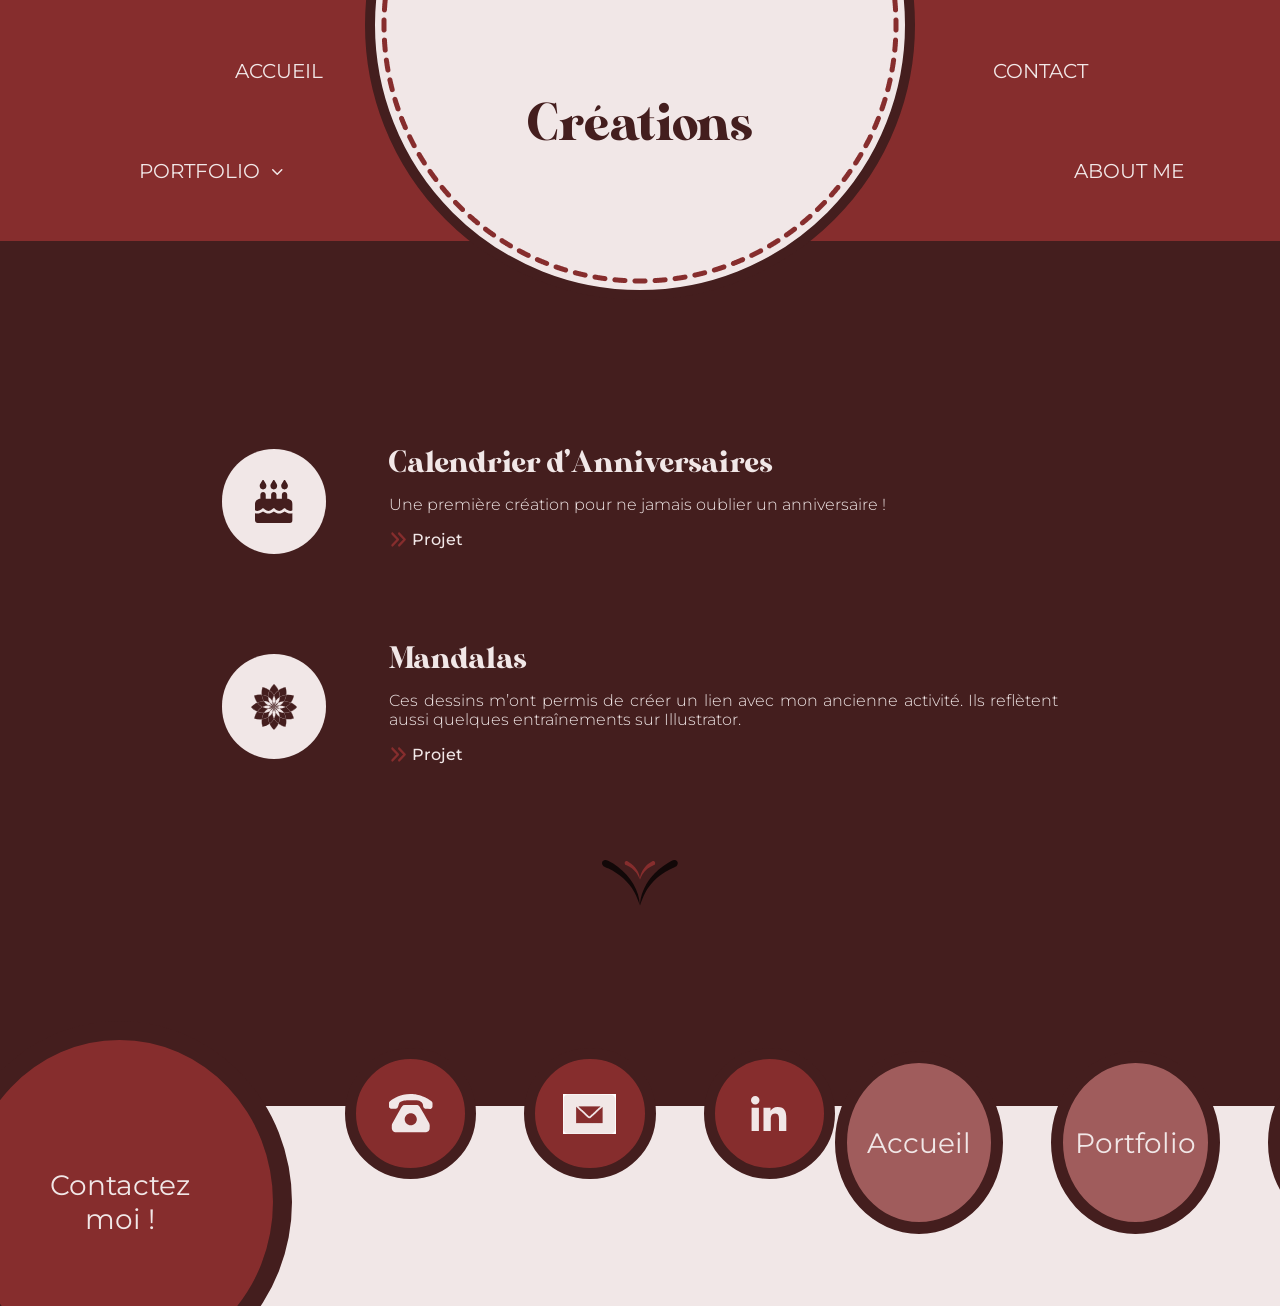
==== commit a1d7127b: "page creation - Mandala" ====
--- a/creations.html
+++ b/creations.html
@@ -58,7 +58,8 @@
         <div class="txt-creation">
             <h2>Calendrier d’Anniversaires</h2>
             <p>Une première création pour ne jamais oublier un anniversaire ! </p>
-            <a href="#"><img src="assets/img/Double flèche 2 red.svg" alt="fleche">Projet</a>
+            <a href="creations/calendrier-anniversaires.html"><img src="assets/img/Double flèche 2 red.svg"
+                                                                   alt="fleche">Projet</a>
         </div>
     </div>
     <div class="projet">
@@ -907,31 +908,10 @@
             <h2>Mandalas</h2>
             <p>Ces dessins m’ont permis de créer un lien avec mon ancienne activité. Ils reflètent aussi quelques
                 entraînements sur Illustrator.</p>
-            <a href="#"><img src="assets/img/Double flèche 2 red.svg" alt="fleche">Projet</a>
+            <a href="creations/mandala.html"><img src="assets/img/Double flèche 2 red.svg" alt="fleche">Projet</a>
         </div>
     </div>
-    <div class="projet">
-        <div class="circle-rose">
-            <svg xmlns="http://www.w3.org/2000/svg" width="38" height="43" viewBox="0 0 38 43" fill="none">
-                <g clip-path="url(#clip0_183_3544)">
-                    <path d="M35.2857 0C33.9286 0 24.4286 2.6875 24.4286 14.7812V24.1875C24.4286 27.1521 26.8629 29.5625 29.8571 29.5625H32.5714V40.3125C32.5714 41.799 33.7844 43 35.2857 43C36.7871 43 38 41.799 38 40.3125V29.5625V20.1562V2.6875C38 1.20098 36.7871 0 35.2857 0ZM5.42857 1.34375C5.42857 0.655078 4.91116 0.0839844 4.21562 0.00839844C3.52009 -0.0671875 2.90089 0.386328 2.74821 1.0498L0.178125 12.4969C0.059375 13.026 0 13.5635 0 14.101C0 17.9559 2.97723 21.1221 6.78571 21.4664V40.3125C6.78571 41.799 7.99866 43 9.5 43C11.0013 43 12.2143 41.799 12.2143 40.3125V21.4664C16.0228 21.1221 19 17.9559 19 14.101C19 13.5635 18.9406 13.026 18.8219 12.4969L16.2518 1.0498C16.0991 0.37793 15.4629 -0.0671875 14.7759 0.00839844C14.0888 0.0839844 13.5714 0.655078 13.5714 1.34375V12.6145C13.5714 13.068 13.1982 13.4375 12.7402 13.4375C12.3076 13.4375 11.9513 13.11 11.9089 12.6816L10.8487 1.22617C10.7893 0.529102 10.204 0 9.5 0C8.79598 0 8.21071 0.529102 8.15134 1.22617L7.09955 12.6816C7.05714 13.11 6.70089 13.4375 6.2683 13.4375C5.81027 13.4375 5.43705 13.068 5.43705 12.6145V1.34375H5.42857ZM9.52545 14.1094H9.5H9.47455L9.5 14.0506L9.52545 14.1094Z"
-                          fill="#F1E7E7"/>
-                </g>
-                <defs>
-                    <clipPath id="clip0_183_3544">
-                        <rect width="38" height="43" fill="white"/>
-                    </clipPath>
-                </defs>
-            </svg>
-        </div>
-        <div class="txt-creation">
-            <h2>La Tête en Friche</h2>
-            <p>La Tête en Friche est un restaurant bagnérais traditionnel. C’est un lieu que j’apprécie beaucoup et qui
-                n’avait pas d’identité visuelle propre. Je me suis donc lancé le défi de leur en créer une afin
-                d’apprendre à utiliser Photoshop, Illustrator et Figma. </p>
-            <a href="#"><img src="assets/img/Double flèche 2 red.svg" alt="fleche">Projet</a>
-        </div>
-    </div>
+   
     <a href="#" class="chevron-down-header3">
         <img src="assets/img/Flèche maison 2 1.svg" alt="fleche-bottom">
     </a>
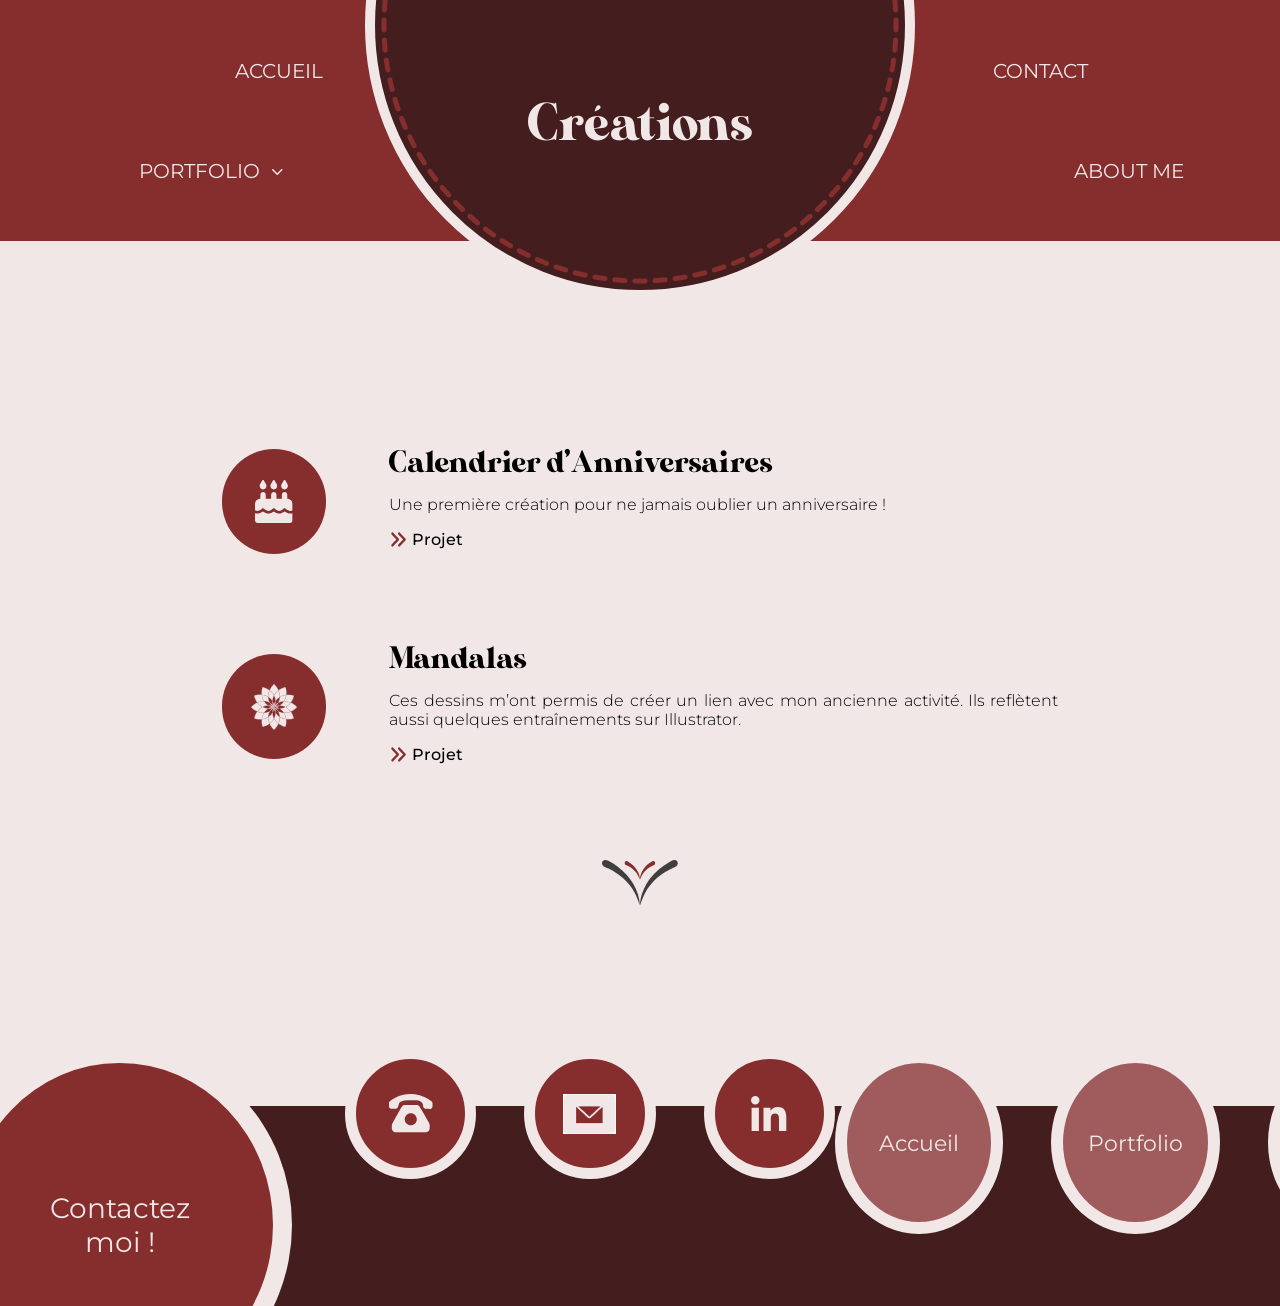
==== commit 5346b06a: "Modification all footer" ====
--- a/creations.html
+++ b/creations.html
@@ -44,12 +44,12 @@
     <div class="projet">
         <div class="circle-rose">
             <svg xmlns="http://www.w3.org/2000/svg" width="38" height="43" viewBox="0 0 38 43" fill="none">
-                <g clip-path="url(#clip0_359_12755)">
+                <g clip-path="url(#clip0_183_7728)">
                     <path d="M7.25104 0.461914L5.18651 3.99766C4.8676 4.54355 4.69975 5.17344 4.69975 5.81172V6.04688C4.69975 7.90293 6.20199 9.40625 8.05671 9.40625C9.91143 9.40625 11.4137 7.90293 11.4137 6.04688V5.81172C11.4137 5.17344 11.2458 4.55195 10.9269 3.99766L8.86238 0.461914C8.69453 0.176367 8.39241 0 8.05671 0C7.72101 0 7.41889 0.176367 7.25104 0.461914ZM17.9933 0.461914L15.9288 3.99766C15.6099 4.54355 15.442 5.17344 15.442 5.81172V6.04688C15.442 7.90293 16.9443 9.40625 18.799 9.40625C20.6537 9.40625 22.156 7.90293 22.156 6.04688V5.81172C22.156 5.17344 21.9881 4.55195 21.6692 3.99766L19.6047 0.461914C19.4368 0.176367 19.1347 0 18.799 0C18.4633 0 18.1612 0.176367 17.9933 0.461914ZM26.6711 3.99766C26.3522 4.54355 26.1843 5.17344 26.1843 5.81172V6.04688C26.1843 7.90293 27.6866 9.40625 29.5413 9.40625C31.396 9.40625 32.8982 7.90293 32.8982 6.04688V5.81172C32.8982 5.17344 32.7304 4.55195 32.4115 3.99766L30.3469 0.461914C30.1791 0.176367 29.877 0 29.5413 0C29.2056 0 28.9035 0.176367 28.7356 0.461914L26.6711 3.99766ZM10.7423 14.7812C10.7423 13.2947 9.54217 12.0938 8.05671 12.0938C6.57126 12.0938 5.37114 13.2947 5.37114 14.7812V18.8125C2.40862 18.8125 0 21.2229 0 24.1875V30.1504C0.69657 30.5871 1.51903 30.9062 2.41701 30.9062C3.54999 30.9062 4.69975 30.3939 5.6397 29.7809C6.09289 29.4869 6.47055 29.1846 6.73071 28.9662C6.8566 28.857 6.95731 28.7646 7.02445 28.7059C7.05801 28.6723 7.08319 28.6555 7.09158 28.6387L7.09998 28.6303C7.36014 28.3615 7.72101 28.2188 8.09867 28.2271C8.47633 28.2355 8.82042 28.4035 9.07219 28.6807L9.08058 28.6891C9.08898 28.6975 9.11415 28.7227 9.13933 28.7479C9.19808 28.8066 9.282 28.8906 9.3995 28.9998C9.63448 29.2182 9.97018 29.5121 10.3898 29.7977C11.2458 30.3939 12.3201 30.8979 13.4362 30.8979C14.5524 30.8979 15.6267 30.3939 16.4827 29.7977C16.9023 29.5037 17.238 29.2182 17.473 28.9998C17.5905 28.8906 17.6744 28.8066 17.7332 28.7479C17.7583 28.7227 17.7835 28.6975 17.7919 28.6891L17.8003 28.6807C18.0521 28.3867 18.4213 28.2271 18.8074 28.2271C19.1934 28.2271 19.5627 28.3951 19.8145 28.6807L19.8229 28.6891C19.8313 28.6975 19.8564 28.7227 19.8816 28.7479C19.9404 28.8066 20.0243 28.8906 20.1418 28.9998C20.3768 29.2182 20.7125 29.5121 21.1321 29.7977C21.9881 30.3939 23.0623 30.8979 24.1785 30.8979C25.2947 30.8979 26.3689 30.3939 27.225 29.7977C27.6446 29.5037 27.9803 29.2182 28.2153 28.9998C28.3328 28.8906 28.4167 28.8066 28.4754 28.7479C28.5006 28.7227 28.5258 28.6975 28.5342 28.6891L28.5426 28.6807C28.786 28.3951 29.1384 28.2355 29.5161 28.2271C29.8938 28.2188 30.2462 28.3615 30.5148 28.6303L30.5232 28.6387C30.54 28.6555 30.5568 28.6723 30.5903 28.7059C30.6575 28.7646 30.7498 28.857 30.8841 28.9662C31.1442 29.1846 31.5135 29.4869 31.9751 29.7809C32.915 30.3939 34.0648 30.9062 35.1978 30.9062C36.0957 30.9062 36.9182 30.5787 37.6148 30.1504V24.1875C37.6148 21.2229 35.2062 18.8125 32.2436 18.8125V14.7812C32.2436 13.2947 31.0435 12.0938 29.5581 12.0938C28.0726 12.0938 26.8725 13.2947 26.8725 14.7812V18.8125H21.4846V14.7812C21.4846 13.2947 20.2845 12.0938 18.799 12.0938C17.3135 12.0938 16.1134 13.2947 16.1134 14.7812V18.8125H10.7423V14.7812ZM37.598 33.1402C36.8846 33.4174 36.0706 33.5938 35.181 33.5938C33.2927 33.5938 31.6226 32.7623 30.498 32.0316C30.1539 31.8049 29.8434 31.5781 29.5832 31.3766C29.3482 31.5781 29.0713 31.7965 28.7608 32.0064C27.6782 32.7539 26.0668 33.5938 24.1701 33.5938C22.2735 33.5938 20.6621 32.7539 19.5879 32.0064C19.2941 31.8049 19.0256 31.5949 18.799 31.4018C18.5724 31.5949 18.3038 31.7965 18.0101 32.0064C16.9359 32.7539 15.3245 33.5938 13.4279 33.5938C11.5312 33.5938 9.91983 32.7539 8.8456 32.0064C8.53508 31.7881 8.25813 31.5697 8.02314 31.3766C7.76298 31.5781 7.45246 31.8049 7.10837 32.0316C5.97539 32.7623 4.30531 33.5938 2.41701 33.5938C1.52742 33.5938 0.713355 33.409 0 33.1402V40.3125C0 41.799 1.20011 43 2.68557 43H34.9124C36.3979 43 37.598 41.799 37.598 40.3125V33.1402Z"
-                          fill="#441E1E"/>
+                          fill="#F1E7E7"/>
                 </g>
                 <defs>
-                    <clipPath id="clip0_359_12755">
+                    <clipPath id="clip0_183_7728">
                         <rect width="37.598" height="43" fill="white"/>
                     </clipPath>
                 </defs>
@@ -65,843 +65,843 @@
     <div class="projet">
         <div class="circle-rose">
             <svg xmlns="http://www.w3.org/2000/svg" width="46" height="46" viewBox="0 0 46 46" fill="none">
-                <path d="M45.9711 23.0246L45.9109 23.0775L45.8508 23.0246C45.8351 23.0426 45.8183 23.0619 45.8002 23.0799C44.1441 21.2288 42.0306 19.7304 39.7498 18.7218C39.7823 18.6784 39.816 18.6339 39.8484 18.5894C42.1593 19.616 44.2981 21.1422 45.9699 23.0258L45.9711 23.0246Z"
-                      fill="#441E1E"/>
-                <path d="M45.911 23.0786L45.9711 23.1316C44.2163 25.0934 42.1052 26.6148 39.7991 27.6017C39.7678 27.5584 39.7341 27.5126 39.7004 27.4693C41.9752 26.4992 44.0622 25.008 45.8014 23.0798C45.8195 23.0955 45.8339 23.1135 45.8496 23.1316L45.911 23.0786Z"
-                      fill="#441E1E"/>
-                <path d="M45.9108 23.0786L45.8494 23.1315C45.8338 23.1135 45.8181 23.0954 45.8013 23.0798C45.8193 23.0617 45.835 23.0425 45.8518 23.0244L45.912 23.0774L45.9108 23.0786Z"
-                      fill="#441E1E"/>
-                <path d="M42.8815 11.6123L42.9609 11.6304C42.4217 14.2084 41.3517 16.5783 39.8484 18.5895C39.7979 18.5654 39.7485 18.5426 39.698 18.5221C41.1832 16.5434 42.2448 14.2084 42.7852 11.6689C42.8081 11.6773 42.8321 11.6833 42.855 11.6917L42.8815 11.6135V11.6123Z"
-                      fill="#441E1E"/>
-                <path d="M42.8538 34.3071L42.9067 34.4588C42.8935 34.4636 42.8827 34.4672 42.8694 34.472C42.8598 34.4191 42.8502 34.3649 42.8381 34.3119L42.8526 34.3071H42.8538Z"
-                      fill="#441E1E"/>
-                <path d="M42.9055 11.5362L42.8814 11.612L42.802 11.5964C42.7972 11.6205 42.7924 11.6445 42.7864 11.6674C40.4261 10.8947 37.8468 10.6528 35.3674 10.9176L35.3867 10.7527C37.901 10.4891 40.5164 10.743 42.9055 11.5362Z"
-                      fill="#441E1E"/>
+                <path d="M45.9714 23.0246L45.9112 23.0775L45.851 23.0246C45.8354 23.0426 45.8185 23.0619 45.8004 23.0799C44.1443 21.2288 42.0308 19.7304 39.75 18.7218C39.7825 18.6784 39.8162 18.6339 39.8487 18.5894C42.1596 19.616 44.2984 21.1422 45.9702 23.0258L45.9714 23.0246Z"
+                      fill="#F1E7E7"/>
+                <path d="M45.9112 23.0786L45.9714 23.1316C44.2166 25.0934 42.1055 26.6148 39.7994 27.6017C39.7681 27.5584 39.7344 27.5126 39.7007 27.4693C41.9755 26.4992 44.0625 25.008 45.8017 23.0798C45.8197 23.0955 45.8342 23.1135 45.8498 23.1316L45.9112 23.0786Z"
+                      fill="#F1E7E7"/>
+                <path d="M45.9113 23.0786L45.8499 23.1315C45.8343 23.1135 45.8186 23.0954 45.8018 23.0798C45.8198 23.0617 45.8355 23.0425 45.8523 23.0244L45.9125 23.0774L45.9113 23.0786Z"
+                      fill="#F1E7E7"/>
+                <path d="M42.8817 11.6123L42.9612 11.6304C42.422 14.2084 41.352 16.5783 39.8487 18.5895C39.7981 18.5654 39.7488 18.5426 39.6982 18.5221C41.1835 16.5434 42.245 14.2084 42.7855 11.6689C42.8083 11.6773 42.8324 11.6833 42.8553 11.6917L42.8817 11.6135V11.6123Z"
+                      fill="#F1E7E7"/>
+                <path d="M42.854 34.3071L42.907 34.4588C42.8937 34.4636 42.8829 34.4672 42.8697 34.472C42.86 34.4191 42.8504 34.3649 42.8384 34.3119L42.8528 34.3071H42.854Z"
+                      fill="#F1E7E7"/>
+                <path d="M42.9058 11.5362L42.8817 11.612L42.8022 11.5964C42.7974 11.6205 42.7926 11.6445 42.7866 11.6674C40.4264 10.8947 37.8471 10.6528 35.3677 10.9176L35.3869 10.7527C37.9012 10.4891 40.5166 10.743 42.9058 11.5362Z"
+                      fill="#F1E7E7"/>
                 <path d="M42.8814 11.6123L42.855 11.6906C42.8321 11.6821 42.808 11.6761 42.7852 11.6677C42.7912 11.6448 42.796 11.6208 42.8008 11.5967L42.8802 11.6123H42.8814Z"
-                      fill="#441E1E"/>
-                <path d="M42.8706 34.4722C42.8742 34.4854 42.8766 34.4962 42.879 34.5095L42.7202 34.5384C42.7202 34.5384 42.719 34.5287 42.7166 34.5239C42.7683 34.5083 42.8189 34.4902 42.8706 34.4722Z"
-                      fill="#441E1E"/>
-                <path d="M42.8394 34.312C42.8502 34.365 42.8598 34.4191 42.8707 34.4721C42.8189 34.4901 42.7684 34.5082 42.7166 34.5238C42.707 34.4709 42.6973 34.4167 42.6853 34.365C42.7371 34.3469 42.7876 34.3289 42.8394 34.312Z"
-                      fill="#441E1E"/>
-                <path d="M42.8394 34.3121C42.7876 34.3301 42.7371 34.3482 42.6853 34.365C42.2075 31.9639 41.1652 29.6855 39.6462 27.667C39.6968 27.6478 39.7485 27.6249 39.7979 27.6021C41.3144 29.6277 42.3579 31.9073 42.8382 34.3121H42.8394Z"
-                      fill="#441E1E"/>
-                <path d="M42.6852 34.3647C42.696 34.4165 42.7056 34.4695 42.7165 34.5236C41.0387 35.0917 39.273 35.3734 37.476 35.3734C36.731 35.3734 35.9812 35.3252 35.2301 35.2277C35.2241 35.1724 35.2169 35.1182 35.2073 35.0628C37.7685 35.3974 40.3177 35.1675 42.6864 34.3647H42.6852Z"
-                      fill="#441E1E"/>
-                <path d="M45.8015 23.0799C44.0623 25.008 41.9752 26.4993 39.7005 27.4694C38.6257 26.0576 37.3174 24.7733 35.8068 23.6624C35.4819 23.4169 35.1365 23.1894 34.7742 22.986C35.4061 22.6406 35.985 22.2771 36.5097 21.9292C37.735 21.0193 38.823 19.9373 39.751 18.7217C42.0318 19.7303 44.1453 21.23 45.8015 23.0799Z"
-                      fill="#441E1E"/>
-                <path d="M42.7865 11.6677C42.2461 14.2084 41.1833 16.5422 39.6993 18.5209C37.8241 17.7049 35.843 17.2174 33.9076 17.1344C33.6633 17.1235 33.4189 17.1199 33.177 17.1235C33.5561 16.5013 33.8799 15.8899 34.1627 15.3182C34.7694 13.9172 35.1714 12.4356 35.3675 10.9178C37.8469 10.6518 40.425 10.895 42.7865 11.6677Z"
-                      fill="#441E1E"/>
-                <path d="M39.6462 27.667C41.1651 29.6854 42.2074 31.9638 42.6853 34.365C40.3166 35.1678 37.7686 35.3977 35.2061 35.0631C34.9726 33.3552 34.4888 31.6437 33.7582 29.9779C33.5994 29.6024 33.4128 29.2353 33.2034 28.8742C33.3586 28.879 33.5139 28.8802 33.6668 28.8802C34.2156 28.8802 34.7416 28.8573 35.2338 28.8273C36.7503 28.6527 38.2344 28.2592 39.6462 27.6682V27.667Z"
-                      fill="#441E1E"/>
-                <path d="M39.6993 18.521C39.7498 18.5415 39.7992 18.5643 39.8497 18.5884C39.8172 18.6341 39.7835 18.6775 39.751 18.7208C39.7005 18.6967 39.6487 18.6739 39.5994 18.6534C39.6331 18.6101 39.6656 18.5655 39.6993 18.521Z"
-                      fill="#441E1E"/>
-                <path d="M39.5979 18.6531C39.6485 18.6735 39.7002 18.6964 39.7496 18.7205C38.8216 19.9361 37.7336 21.0181 36.5083 21.928C35.9836 22.2759 35.4046 22.6406 34.7727 22.9848C34.7162 22.9523 34.6608 22.9222 34.6042 22.8909C35.265 22.5358 35.8692 22.1579 36.4144 21.7944C37.6156 20.9026 38.6844 19.8434 39.5979 18.6519V18.6531Z"
-                      fill="#441E1E"/>
-                <path d="M39.7005 27.4692C39.7342 27.5126 39.7679 27.5583 39.7992 27.6016C39.7486 27.6245 39.6969 27.6474 39.6475 27.6666C39.615 27.6209 39.5813 27.5776 39.5476 27.5342C39.5994 27.5138 39.6499 27.4921 39.7017 27.4692H39.7005Z"
-                      fill="#441E1E"/>
-                <path d="M39.6991 18.5208C39.6654 18.5665 39.6329 18.6099 39.5992 18.6532C37.7529 17.8528 35.8019 17.3774 33.9002 17.2967C33.6234 17.2859 33.3501 17.2811 33.0781 17.2859C33.1118 17.2305 33.1443 17.1776 33.178 17.1234C33.4187 17.1198 33.6643 17.1234 33.9086 17.1343C35.844 17.2173 37.8251 17.7048 39.7003 18.5208H39.6991Z"
-                      fill="#441E1E"/>
+                      fill="#F1E7E7"/>
+                <path d="M42.8709 34.4722C42.8745 34.4854 42.8769 34.4962 42.8793 34.5095L42.7204 34.5384C42.7204 34.5384 42.7192 34.5287 42.7168 34.5239C42.7686 34.5083 42.8191 34.4902 42.8709 34.4722Z"
+                      fill="#F1E7E7"/>
+                <path d="M42.8396 34.312C42.8504 34.365 42.8601 34.4191 42.8709 34.4721C42.8191 34.4901 42.7686 34.5082 42.7168 34.5238C42.7072 34.4709 42.6976 34.4167 42.6855 34.365C42.7373 34.3469 42.7879 34.3289 42.8396 34.312Z"
+                      fill="#F1E7E7"/>
+                <path d="M42.8396 34.3121C42.7879 34.3301 42.7373 34.3482 42.6855 34.365C42.2077 31.9639 41.1654 29.6855 39.6465 27.667C39.697 27.6478 39.7488 27.6249 39.7981 27.6021C41.3147 29.6277 42.3582 31.9073 42.8384 34.3121H42.8396Z"
+                      fill="#F1E7E7"/>
+                <path d="M42.6854 34.3647C42.6963 34.4165 42.7059 34.4695 42.7167 34.5236C41.0389 35.0917 39.2732 35.3734 37.4763 35.3734C36.7313 35.3734 35.9814 35.3252 35.2304 35.2277C35.2244 35.1724 35.2171 35.1182 35.2075 35.0628C37.7688 35.3974 40.318 35.1675 42.6866 34.3647H42.6854Z"
+                      fill="#F1E7E7"/>
+                <path d="M45.8017 23.0799C44.0625 25.008 41.9755 26.4993 39.7007 27.4694C38.6259 26.0576 37.3176 24.7733 35.8071 23.6624C35.4821 23.4169 35.1367 23.1894 34.7744 22.986C35.4063 22.6406 35.9852 22.2771 36.51 21.9292C37.7352 21.0193 38.8233 19.9373 39.7513 18.7217C42.0321 19.7303 44.1456 21.23 45.8017 23.0799Z"
+                      fill="#F1E7E7"/>
+                <path d="M42.7867 11.6677C42.2463 14.2084 41.1835 16.5422 39.6995 18.5209C37.8243 17.7049 35.8432 17.2174 33.9078 17.1344C33.6635 17.1235 33.4192 17.1199 33.1772 17.1235C33.5564 16.5013 33.8801 15.8899 34.163 15.3182C34.7696 13.9172 35.1716 12.4356 35.3678 10.9178C37.8472 10.6518 40.4253 10.895 42.7867 11.6677Z"
+                      fill="#F1E7E7"/>
+                <path d="M39.6464 27.667C41.1654 29.6854 42.2077 31.9638 42.6855 34.365C40.3168 35.1678 37.7688 35.3977 35.2064 35.0631C34.9729 33.3552 34.489 31.6437 33.7585 29.9779C33.5996 29.6024 33.413 29.2353 33.2036 28.8742C33.3589 28.879 33.5141 28.8802 33.667 28.8802C34.2158 28.8802 34.7418 28.8573 35.2341 28.8273C36.7506 28.6527 38.2346 28.2592 39.6464 27.6682V27.667Z"
+                      fill="#F1E7E7"/>
+                <path d="M39.6995 18.521C39.7501 18.5415 39.7994 18.5643 39.85 18.5884C39.8175 18.6341 39.7838 18.6775 39.7513 18.7208C39.7007 18.6967 39.649 18.6739 39.5996 18.6534C39.6333 18.6101 39.6658 18.5655 39.6995 18.521Z"
+                      fill="#F1E7E7"/>
+                <path d="M39.5982 18.6531C39.6487 18.6735 39.7005 18.6964 39.7498 18.7205C38.8219 19.9361 37.7338 21.0181 36.5086 21.928C35.9838 22.2759 35.4049 22.6406 34.773 22.9848C34.7164 22.9523 34.6611 22.9222 34.6045 22.8909C35.2653 22.5358 35.8695 22.1579 36.4147 21.7944C37.6159 20.9026 38.6847 19.8434 39.5982 18.6519V18.6531Z"
+                      fill="#F1E7E7"/>
+                <path d="M39.7007 27.4692C39.7344 27.5126 39.7681 27.5583 39.7994 27.6016C39.7489 27.6245 39.6971 27.6474 39.6478 27.6666C39.6153 27.6209 39.5816 27.5776 39.5479 27.5342C39.5996 27.5138 39.6502 27.4921 39.7019 27.4692H39.7007Z"
+                      fill="#F1E7E7"/>
+                <path d="M39.6996 18.5208C39.6659 18.5665 39.6334 18.6099 39.5997 18.6532C37.7534 17.8528 35.8023 17.3774 33.9007 17.2967C33.6238 17.2859 33.3506 17.2811 33.0786 17.2859C33.1123 17.2305 33.1448 17.1776 33.1785 17.1234C33.4192 17.1198 33.6648 17.1234 33.9091 17.1343C35.8445 17.2173 37.8256 17.7048 39.7008 18.5208H39.6996Z"
+                      fill="#F1E7E7"/>
                 <path d="M39.5463 27.5347C39.58 27.578 39.6137 27.6225 39.6462 27.6671C38.2344 28.258 36.7516 28.6516 35.2339 28.8261C34.7416 28.8574 34.2156 28.8791 33.6668 28.8791C33.5151 28.8791 33.3587 28.8779 33.2034 28.8731C33.1697 28.8177 33.1372 28.7635 33.1035 28.7082C33.8546 28.731 34.5671 28.7046 35.2194 28.6648C36.7059 28.4927 38.1598 28.1112 39.5451 27.5347H39.5463Z"
-                      fill="#441E1E"/>
-                <path d="M39.7002 27.4695C39.6485 27.4923 39.5979 27.5128 39.5462 27.5345C38.4846 26.1479 37.1956 24.8878 35.7103 23.7949C35.3637 23.5325 34.9942 23.293 34.6042 23.0776C34.6608 23.0463 34.7174 23.0162 34.7727 22.9873C35.135 23.1907 35.4805 23.4182 35.8054 23.6637C37.3159 24.7746 38.6242 26.0589 39.699 27.4707L39.7002 27.4695Z"
-                      fill="#441E1E"/>
-                <path d="M39.598 18.6533C38.6845 19.8449 37.6157 20.904 36.4145 21.7959C35.8693 22.1582 35.2651 22.5373 34.6043 22.8924C33.006 22.0282 31.0634 21.5431 28.8921 21.4757C28.9956 21.418 29.1015 21.359 29.205 21.2976C30.9454 20.2132 32.1659 18.7352 33.0758 17.286C33.3478 17.2812 33.621 17.286 33.8978 17.2969C35.8007 17.3775 37.7517 17.8541 39.5968 18.6533H39.598Z"
-                      fill="#441E1E"/>
-                <path d="M35.7103 23.7937C37.1956 24.8866 38.4834 26.148 39.5462 27.5333C38.1597 28.1098 36.7057 28.4913 35.2205 28.6635C34.5681 28.7044 33.8556 28.7297 33.1046 28.7068C32.1525 27.1602 30.713 25.77 28.8691 24.6254C28.9871 24.6266 29.105 24.6266 29.2254 24.6266C31.2847 24.5568 33.0889 23.8816 34.6054 23.0752C34.9954 23.2906 35.3649 23.5302 35.7115 23.7925L35.7103 23.7937Z"
-                      fill="#441E1E"/>
-                <path d="M34.6019 3.17383C35.4227 5.67489 35.6839 8.26261 35.3866 10.7528C35.3313 10.7589 35.2771 10.7637 35.2217 10.7709C35.5178 8.31436 35.2699 5.76275 34.4707 3.29419C34.4936 3.28817 34.5176 3.28335 34.5405 3.27854L34.5249 3.20031L34.6031 3.17383H34.6019Z"
-                      fill="#441E1E"/>
+                      fill="#F1E7E7"/>
+                <path d="M39.7005 27.4695C39.6487 27.4923 39.5982 27.5128 39.5464 27.5345C38.4849 26.1479 37.1958 24.8878 35.7106 23.7949C35.364 23.5325 34.9945 23.293 34.6045 23.0776C34.6611 23.0463 34.7176 23.0162 34.773 22.9873C35.1353 23.1907 35.4807 23.4182 35.8057 23.6637C37.3162 24.7746 38.6245 26.0589 39.6993 27.4707L39.7005 27.4695Z"
+                      fill="#F1E7E7"/>
+                <path d="M39.5985 18.6533C38.685 19.8449 37.6162 20.904 36.415 21.7959C35.8698 22.1582 35.2656 22.5373 34.6048 22.8924C33.0064 22.0282 31.0639 21.5431 28.8926 21.4757C28.9961 21.418 29.102 21.359 29.2055 21.2976C30.9459 20.2132 32.1663 18.7352 33.0763 17.286C33.3483 17.2812 33.6215 17.286 33.8983 17.2969C35.8012 17.3775 37.7522 17.8541 39.5973 18.6533H39.5985Z"
+                      fill="#F1E7E7"/>
+                <path d="M35.7108 23.7937C37.1961 24.8866 38.4839 26.148 39.5467 27.5333C38.1601 28.1098 36.7062 28.4913 35.221 28.6635C34.5686 28.7044 33.8561 28.7297 33.1051 28.7068C32.153 27.1602 30.7135 25.77 28.8696 24.6254C28.9876 24.6266 29.1055 24.6266 29.2259 24.6266C31.2852 24.5568 33.0894 23.8816 34.6059 23.0752C34.9959 23.2906 35.3654 23.5302 35.712 23.7925L35.7108 23.7937Z"
+                      fill="#F1E7E7"/>
+                <path d="M34.6024 3.17383C35.4232 5.67489 35.6844 8.26261 35.3871 10.7528C35.3318 10.7589 35.2776 10.7637 35.2222 10.7709C35.5183 8.31436 35.2704 5.76275 34.4712 3.29419C34.4941 3.28817 34.5181 3.28335 34.541 3.27854L34.5254 3.20031L34.6036 3.17383H34.6024Z"
+                      fill="#F1E7E7"/>
                 <path d="M35.3868 10.7529L35.3675 10.9178C35.3121 10.9226 35.258 10.9287 35.2002 10.9359C35.2086 10.8805 35.2146 10.8263 35.2207 10.771C35.276 10.765 35.3302 10.7602 35.3855 10.7529H35.3868Z"
-                      fill="#441E1E"/>
-                <path d="M35.2302 35.2277C35.5599 37.7925 35.3289 40.3441 34.5261 42.714C34.4731 42.7044 34.4189 42.6948 34.3672 42.6827C35.17 40.3153 35.3999 37.7661 35.0653 35.2036C35.1206 35.2132 35.1748 35.2193 35.2302 35.2265V35.2277Z"
-                      fill="#441E1E"/>
+                      fill="#F1E7E7"/>
+                <path d="M35.2306 35.2277C35.5604 37.7925 35.3293 40.3441 34.5265 42.714C34.4736 42.7044 34.4194 42.6948 34.3677 42.6827C35.1705 40.3153 35.4004 37.7661 35.0658 35.2036C35.1211 35.2132 35.1753 35.2193 35.2306 35.2265V35.2277Z"
+                      fill="#F1E7E7"/>
                 <path d="M35.2002 10.9355C35.2568 10.9295 35.3121 10.9223 35.3675 10.9175C35.1713 12.4364 34.7705 13.918 34.1627 15.3178C33.8798 15.8895 33.5561 16.5009 33.177 17.1232C33.112 17.1232 33.0494 17.1232 32.9844 17.1244C33.384 16.4805 33.7222 15.8402 34.0159 15.2492C34.6116 13.8747 35.0064 12.4244 35.2014 10.9343L35.2002 10.9355Z"
-                      fill="#441E1E"/>
-                <path d="M34.4708 3.29297C35.2712 5.76153 35.518 8.31435 35.2219 10.7697C33.1914 11.0008 31.2308 11.5713 29.5133 12.4667C29.3171 12.569 29.1257 12.6737 28.9367 12.7845C28.9464 12.1225 28.9127 11.4473 28.8296 10.7637C28.6575 9.27601 28.2567 7.81245 27.6296 6.38258C29.6541 4.89735 32.0239 3.8069 34.4708 3.29297Z"
-                      fill="#441E1E"/>
-                <path d="M35.2074 35.0629C35.217 35.1182 35.223 35.1724 35.2302 35.2278C35.1749 35.2217 35.1207 35.2145 35.0653 35.2049C35.0569 35.1495 35.0509 35.093 35.0413 35.0376C35.0966 35.0472 35.1508 35.0532 35.2086 35.0617L35.2074 35.0629Z"
-                      fill="#441E1E"/>
-                <path d="M35.2218 10.7698C35.2158 10.8251 35.2086 10.8793 35.2014 10.9346C33.2046 11.1681 31.2789 11.7302 29.5878 12.61C29.364 12.7268 29.1461 12.8484 28.9319 12.9759C28.9331 12.9109 28.9355 12.8484 28.9367 12.7834C29.1257 12.6738 29.317 12.5679 29.5132 12.4656C31.2307 11.5701 33.1914 11.0008 35.2218 10.7686V10.7698Z"
-                      fill="#441E1E"/>
-                <path d="M35.2073 35.0628C35.1507 35.0544 35.0954 35.0484 35.04 35.0387C34.8053 33.3609 34.3275 31.6795 33.6101 30.0426C33.4416 29.643 33.2406 29.2507 33.0107 28.8691C33.0757 28.8703 33.1407 28.874 33.2033 28.874C33.4139 29.235 33.6005 29.6021 33.7582 29.9776C34.4888 31.6434 34.9726 33.3549 35.2061 35.0628H35.2073Z"
-                      fill="#441E1E"/>
+                      fill="#F1E7E7"/>
+                <path d="M34.4711 3.29297C35.2715 5.76153 35.5182 8.31435 35.2221 10.7697C33.1917 11.0008 31.231 11.5713 29.5135 12.4667C29.3173 12.569 29.1259 12.6737 28.937 12.7845C28.9466 12.1225 28.9129 11.4473 28.8299 10.7637C28.6577 9.27601 28.257 7.81245 27.6299 6.38258C29.6543 4.89735 32.0242 3.8069 34.4711 3.29297Z"
+                      fill="#F1E7E7"/>
+                <path d="M35.2076 35.0629C35.2172 35.1182 35.2232 35.1724 35.2305 35.2278C35.1751 35.2217 35.1209 35.2145 35.0656 35.2049C35.0571 35.1495 35.0511 35.093 35.0415 35.0376C35.0969 35.0472 35.151 35.0532 35.2088 35.0617L35.2076 35.0629Z"
+                      fill="#F1E7E7"/>
+                <path d="M35.2221 10.7698C35.2161 10.8251 35.2088 10.8793 35.2016 10.9346C33.2049 11.1681 31.2791 11.7302 29.5881 12.61C29.3642 12.7268 29.1464 12.8484 28.9321 12.9759C28.9333 12.9109 28.9357 12.8484 28.9369 12.7834C29.1259 12.6738 29.3173 12.5679 29.5135 12.4656C31.231 11.5701 33.1916 11.0008 35.2221 10.7686V10.7698Z"
+                      fill="#F1E7E7"/>
+                <path d="M35.2078 35.0628C35.1512 35.0544 35.0958 35.0484 35.0405 35.0387C34.8058 33.3609 34.328 31.6795 33.6106 30.0426C33.4421 29.643 33.2411 29.2507 33.0112 28.8691C33.0762 28.8703 33.1412 28.874 33.2038 28.874C33.4144 29.235 33.601 29.6021 33.7587 29.9776C34.4892 31.6434 34.9731 33.3549 35.2066 35.0628H35.2078Z"
+                      fill="#F1E7E7"/>
                 <path d="M35.0642 35.2063C35.3988 37.7675 35.1689 40.3179 34.3661 42.6854C31.9132 42.198 29.5902 41.1219 27.5405 39.5488C28.1917 37.9529 28.6286 36.2281 28.8296 34.4228C28.8777 34.0256 28.903 33.6224 28.8994 33.2144C29.2508 33.4214 29.6119 33.6031 29.9778 33.7584C31.6436 34.4866 33.3563 34.9716 35.0654 35.2063H35.0642Z"
-                      fill="#441E1E"/>
+                      fill="#F1E7E7"/>
                 <path d="M35.0401 35.0388C35.0497 35.0941 35.0557 35.1507 35.0641 35.2061C33.3562 34.9714 31.6435 34.4875 29.9766 33.7582C29.6107 33.6029 29.2496 33.4211 28.8981 33.2141C28.8981 33.1527 28.8969 33.089 28.8945 33.0264C29.2688 33.2502 29.6504 33.444 30.0403 33.6089C31.6784 34.3262 33.3598 34.8041 35.0389 35.0388H35.0401Z"
-                      fill="#441E1E"/>
-                <path d="M34.6042 22.8923C34.6608 22.9236 34.7162 22.9537 34.7727 22.9862C34.7174 23.0151 34.6608 23.0464 34.6042 23.0765C34.5477 23.0452 34.4911 23.0151 34.4321 22.9838C34.4899 22.9525 34.5477 22.9224 34.6042 22.8911V22.8923Z"
-                      fill="#441E1E"/>
+                      fill="#F1E7E7"/>
+                <path d="M34.6047 22.8923C34.6613 22.9236 34.7167 22.9537 34.7732 22.9862C34.7179 23.0151 34.6613 23.0464 34.6047 23.0765C34.5482 23.0452 34.4916 23.0151 34.4326 22.9838C34.4904 22.9525 34.5482 22.9224 34.6047 22.8911V22.8923Z"
+                      fill="#F1E7E7"/>
                 <path d="M34.4335 22.9849C34.4913 23.0162 34.5491 23.0462 34.6056 23.0775C33.0891 23.8839 31.2849 24.5592 29.2256 24.629C29.1052 24.629 28.9873 24.629 28.8693 24.6278C28.7791 24.5712 28.6852 24.5146 28.5913 24.4593C28.8007 24.4653 29.0102 24.4689 29.2232 24.4677C31.2067 24.4003 32.9567 23.7588 34.4347 22.9861L34.4335 22.9849Z"
-                      fill="#441E1E"/>
-                <path d="M34.6044 22.8922C34.5479 22.9235 34.4913 22.9536 34.4323 22.9849C32.8063 22.1279 30.8252 21.6658 28.6082 21.6296C28.702 21.5791 28.7959 21.5297 28.891 21.4756C31.0623 21.543 33.0049 22.028 34.6032 22.8922H34.6044Z"
-                      fill="#441E1E"/>
+                      fill="#F1E7E7"/>
+                <path d="M34.6047 22.8922C34.5481 22.9235 34.4915 22.9536 34.4326 22.9849C32.8065 22.1279 30.8254 21.6658 28.6084 21.6296C28.7023 21.5791 28.7962 21.5297 28.8912 21.4756C31.0625 21.543 33.0051 22.028 34.6035 22.8922H34.6047Z"
+                      fill="#F1E7E7"/>
                 <path d="M34.5238 3.19922L34.5395 3.27745C34.5166 3.28227 34.4925 3.28708 34.4696 3.2931C34.4612 3.27023 34.4552 3.24616 34.4468 3.22329L34.5226 3.19922H34.5238Z"
-                      fill="#441E1E"/>
-                <path d="M34.5405 42.718L34.5092 42.878C34.496 42.8768 34.4852 42.8732 34.4719 42.8696C34.4912 42.8179 34.5092 42.7661 34.5249 42.7144C34.5297 42.7156 34.5345 42.7156 34.5393 42.718H34.5405Z"
-                      fill="#441E1E"/>
-                <path d="M34.526 42.7154C34.5104 42.7671 34.4923 42.8189 34.4731 42.8706C34.4201 42.861 34.3684 42.8514 34.3142 42.8393L34.3672 42.6841C34.4189 42.6949 34.4719 42.7045 34.526 42.7154Z"
-                      fill="#441E1E"/>
-                <path d="M34.5079 3.11865L34.5236 3.19929L34.4478 3.22336C34.4562 3.24623 34.4622 3.2703 34.4706 3.29317C32.0237 3.8059 29.6539 4.89756 27.6294 6.38279C27.609 6.33224 27.5861 6.28289 27.5632 6.23234C29.6178 4.73026 32.0249 3.63018 34.5079 3.11865Z"
-                      fill="#441E1E"/>
+                      fill="#F1E7E7"/>
+                <path d="M34.5408 42.718L34.5095 42.878C34.4962 42.8768 34.4854 42.8732 34.4722 42.8696C34.4914 42.8179 34.5095 42.7661 34.5251 42.7144C34.5299 42.7156 34.5348 42.7156 34.5396 42.718H34.5408Z"
+                      fill="#F1E7E7"/>
+                <path d="M34.5263 42.7154C34.5106 42.7671 34.4926 42.8189 34.4733 42.8706C34.4204 42.861 34.3686 42.8514 34.3145 42.8393L34.3674 42.6841C34.4192 42.6949 34.4721 42.7045 34.5263 42.7154Z"
+                      fill="#F1E7E7"/>
+                <path d="M34.5082 3.11865L34.5238 3.19929L34.448 3.22336C34.4564 3.24623 34.4625 3.2703 34.4709 3.29317C32.024 3.8059 29.6541 4.89756 27.6297 6.38279C27.6092 6.33224 27.5863 6.28289 27.5635 6.23234C29.618 4.73026 32.0252 3.63018 34.5082 3.11865Z"
+                      fill="#F1E7E7"/>
                 <path d="M34.4721 42.8704C34.4684 42.8813 34.466 42.8945 34.4612 42.9065L34.3096 42.8536C34.3096 42.8536 34.3132 42.8451 34.3144 42.8403C34.3673 42.8512 34.4191 42.8608 34.4733 42.8716L34.4721 42.8704Z"
-                      fill="#441E1E"/>
-                <path d="M34.3674 42.6842L34.3144 42.8394C31.8603 42.3484 29.5337 41.2724 27.4768 39.7053C27.4997 39.6535 27.5201 39.6018 27.5418 39.5488C29.5915 41.1207 31.9144 42.1979 34.3674 42.6854V42.6842Z"
-                      fill="#441E1E"/>
+                      fill="#F1E7E7"/>
+                <path d="M34.3676 42.6842L34.3146 42.8394C31.8605 42.3484 29.534 41.2724 27.4771 39.7053C27.4999 39.6535 27.5204 39.6018 27.542 39.5488C29.5918 41.1207 31.9147 42.1979 34.3676 42.6854V42.6842Z"
+                      fill="#F1E7E7"/>
                 <path d="M35.2002 10.9355C35.0064 12.4256 34.6104 13.8759 34.0146 15.2504C33.7221 15.8414 33.3827 16.4805 32.9831 17.1256C31.0225 17.1677 29.193 17.6227 27.5562 18.4712C28.4035 16.8343 28.8741 14.9664 28.9307 12.978C29.1449 12.8505 29.3627 12.7289 29.5866 12.6121C31.2764 11.7311 33.2034 11.169 35.2002 10.9368V10.9355Z"
-                      fill="#441E1E"/>
+                      fill="#F1E7E7"/>
                 <path d="M33.6103 30.0427C34.3276 31.6795 34.8054 33.3622 35.0401 35.0388C33.3611 34.8041 31.6809 34.3262 30.0416 33.6089C29.6517 33.444 29.2689 33.249 28.8958 33.0264C28.8501 31.2017 28.2988 29.2663 27.2686 27.3418C27.3685 27.402 27.472 27.4622 27.5767 27.5211C29.3953 28.4912 31.2958 28.8078 33.0121 28.8679C33.242 29.2495 33.443 29.6419 33.6115 30.0414L33.6103 30.0427Z"
-                      fill="#441E1E"/>
-                <path d="M33.2045 28.8728C33.1419 28.8728 33.0769 28.8692 33.012 28.868C32.9783 28.8127 32.9446 28.7585 32.9084 28.7031C32.9746 28.7043 33.0396 28.7079 33.1046 28.7079C33.1383 28.7633 33.1708 28.8175 33.2045 28.8728Z"
-                      fill="#441E1E"/>
+                      fill="#F1E7E7"/>
+                <path d="M33.2048 28.8728C33.1422 28.8728 33.0772 28.8692 33.0122 28.868C32.9785 28.8127 32.9448 28.7585 32.9087 28.7031C32.9749 28.7043 33.0399 28.7079 33.1049 28.7079C33.1386 28.7633 33.1711 28.8175 33.2048 28.8728Z"
+                      fill="#F1E7E7"/>
                 <path d="M32.9844 17.1247C33.0494 17.1235 33.1119 17.1235 33.1769 17.1235C33.1432 17.1765 33.1107 17.2307 33.077 17.286C33.0108 17.2872 32.9459 17.2896 32.8809 17.2908C32.917 17.2355 32.9507 17.1813 32.9844 17.1259V17.1247Z"
-                      fill="#441E1E"/>
-                <path d="M32.9086 28.7029C32.9447 28.7583 32.9784 28.8124 33.0121 28.8678C31.2957 28.8076 29.3953 28.4911 27.5766 27.521C27.4731 27.4608 27.3696 27.4006 27.2685 27.3416C27.218 27.2465 27.165 27.1503 27.1121 27.0552C27.289 27.1647 27.4719 27.2742 27.6561 27.3801C29.4061 28.3141 31.2428 28.6331 32.9086 28.7029Z"
-                      fill="#441E1E"/>
-                <path d="M32.8808 17.2905C32.9458 17.2893 33.0108 17.2868 33.077 17.2856C32.1671 18.7348 30.9467 20.2128 29.2063 21.2972C29.1028 21.3586 28.9969 21.4176 28.8933 21.4753C28.7862 21.4705 28.6779 21.4693 28.5696 21.4669C28.7537 21.3682 28.9367 21.2647 29.122 21.1576C30.7974 20.1129 31.989 18.6914 32.882 17.2893L32.8808 17.2905Z"
-                      fill="#441E1E"/>
-                <path d="M32.9844 17.1245C32.9507 17.1799 32.917 17.234 32.8809 17.2894C30.9034 17.3472 29.0631 17.8334 27.4226 18.7241C27.4683 18.6398 27.5129 18.5556 27.5574 18.4701C29.1943 17.6216 31.0237 17.1666 32.9844 17.1245Z"
-                      fill="#441E1E"/>
-                <path d="M33.1034 28.7082C33.0384 28.7082 32.9734 28.7046 32.9072 28.7034C31.9287 27.1495 30.4446 25.757 28.5417 24.6172C28.6489 24.622 28.7584 24.6256 28.8667 24.6268C30.7106 25.7714 32.1501 27.1628 33.1021 28.7082H33.1034Z"
-                      fill="#441E1E"/>
-                <path d="M28.8294 10.7637C28.9125 11.4473 28.9462 12.1225 28.9365 12.7845C28.8812 12.817 28.8282 12.8495 28.7729 12.882C28.7873 12.1959 28.7536 11.4942 28.6681 10.7841C28.4984 9.32175 28.1085 7.88587 27.4958 6.48248C27.5416 6.44878 27.5849 6.41508 27.6307 6.38379C28.2577 7.81365 28.6585 9.27722 28.8306 10.7649L28.8294 10.7637Z"
-                      fill="#441E1E"/>
-                <path d="M28.7729 12.8822C28.8282 12.8497 28.8812 12.8172 28.9366 12.7847C28.9353 12.8497 28.9329 12.9122 28.9317 12.9772L28.7668 13.0747C28.7705 13.0097 28.7717 12.9472 28.7729 12.8822Z"
-                      fill="#441E1E"/>
-                <path d="M28.767 13.0745L28.9319 12.9771C28.8754 14.9654 28.4035 16.8334 27.5574 18.4702C27.472 18.5124 27.3877 18.5581 27.3035 18.6026C28.1941 16.967 28.6948 15.0845 28.767 13.0733V13.0745Z"
-                      fill="#441E1E"/>
+                      fill="#F1E7E7"/>
+                <path d="M32.9088 28.7029C32.9449 28.7583 32.9786 28.8124 33.0123 28.8678C31.296 28.8076 29.3955 28.4911 27.5769 27.521C27.4734 27.4608 27.3699 27.4006 27.2688 27.3416C27.2182 27.2465 27.1653 27.1503 27.1123 27.0552C27.2892 27.1647 27.4722 27.2742 27.6563 27.3801C29.4063 28.3141 31.243 28.6331 32.9088 28.7029Z"
+                      fill="#F1E7E7"/>
+                <path d="M32.8811 17.2905C32.9461 17.2893 33.0111 17.2868 33.0773 17.2856C32.1674 18.7348 30.9469 20.2128 29.2065 21.2972C29.103 21.3586 28.9971 21.4176 28.8936 21.4753C28.7865 21.4705 28.6781 21.4693 28.5698 21.4669C28.754 21.3682 28.9369 21.2647 29.1223 21.1576C30.7977 20.1129 31.9892 18.6914 32.8823 17.2893L32.8811 17.2905Z"
+                      fill="#F1E7E7"/>
+                <path d="M32.9846 17.1245C32.9509 17.1799 32.9172 17.234 32.8811 17.2894C30.9036 17.3472 29.0633 17.8334 27.4229 18.7241C27.4686 18.6398 27.5131 18.5556 27.5577 18.4701C29.1945 17.6216 31.024 17.1666 32.9846 17.1245Z"
+                      fill="#F1E7E7"/>
+                <path d="M33.1036 28.7082C33.0386 28.7082 32.9736 28.7046 32.9074 28.7034C31.9289 27.1495 30.4449 25.757 28.542 24.6172C28.6491 24.622 28.7586 24.6256 28.867 24.6268C30.7109 25.7714 32.1504 27.1628 33.1024 28.7082H33.1036Z"
+                      fill="#F1E7E7"/>
+                <path d="M28.8297 10.7637C28.9127 11.4473 28.9464 12.1225 28.9368 12.7845C28.8814 12.817 28.8285 12.8495 28.7731 12.882C28.7875 12.1959 28.7538 11.4942 28.6684 10.7841C28.4987 9.32175 28.1087 7.88587 27.4961 6.48248C27.5418 6.44878 27.5852 6.41508 27.6309 6.38379C28.258 7.81365 28.6588 9.27722 28.8309 10.7649L28.8297 10.7637Z"
+                      fill="#F1E7E7"/>
+                <path d="M28.7731 12.8822C28.8285 12.8497 28.8814 12.8172 28.9368 12.7847C28.9356 12.8497 28.9332 12.9122 28.932 12.9772L28.7671 13.0747C28.7707 13.0097 28.7719 12.9472 28.7731 12.8822Z"
+                      fill="#F1E7E7"/>
+                <path d="M28.7673 13.0745L28.9322 12.9771C28.8756 14.9654 28.4038 16.8334 27.5577 18.4702C27.4722 18.5124 27.388 18.5581 27.3037 18.6026C28.1944 16.967 28.6951 15.0845 28.7673 13.0733V13.0745Z"
+                      fill="#F1E7E7"/>
                 <path d="M28.8995 33.214C28.9031 33.622 28.879 34.0252 28.8296 34.4224C28.6286 36.2278 28.1917 37.9525 27.5406 39.5485C27.4949 39.516 27.4515 39.4823 27.4082 39.4461C28.0449 37.8743 28.4698 36.1784 28.6684 34.4031C28.7201 33.9819 28.743 33.5534 28.7358 33.1177C28.7887 33.1514 28.8441 33.1839 28.8995 33.2152V33.214Z"
-                      fill="#441E1E"/>
-                <path d="M28.8956 33.0264C28.8968 33.089 28.8992 33.1528 28.8992 33.2142C28.8438 33.1829 28.7897 33.1516 28.7355 33.1167C28.7355 33.0541 28.7343 32.9891 28.7307 32.9253C28.7861 32.959 28.8402 32.9927 28.8956 33.0252V33.0264Z"
-                      fill="#441E1E"/>
-                <path d="M28.8958 33.0266C28.8404 32.9941 28.7862 32.9604 28.7309 32.9267C28.6659 31.0804 28.0749 29.1198 26.9905 27.1724C27.0832 27.2301 27.1746 27.2879 27.2685 27.3421C28.2988 29.2666 28.85 31.202 28.8958 33.0266Z"
-                      fill="#441E1E"/>
-                <path d="M28.667 10.7831C28.7525 11.4944 28.7874 12.1949 28.7718 12.8809C27.0663 13.9028 25.6894 15.2255 24.6808 16.7962C24.5953 14.9547 24.0693 13.1036 23.1245 11.3524C23.2461 11.1357 23.3737 10.9215 23.5097 10.7085C24.5231 9.1137 25.8976 7.6742 27.4947 6.48145C28.1062 7.88483 28.4973 9.32192 28.667 10.7831Z"
-                      fill="#441E1E"/>
-                <path d="M28.7729 12.8818C28.7717 12.9468 28.7693 13.0094 28.7669 13.0744C27.0518 14.1203 25.6773 15.4768 24.6915 17.0896C24.6903 16.9921 24.6867 16.8934 24.6819 16.7971C25.6905 15.2264 27.0686 13.9037 28.7729 12.8818Z"
-                      fill="#441E1E"/>
-                <path d="M28.7357 33.1165C28.7417 33.5522 28.72 33.9807 28.6683 34.402C28.4709 36.1785 28.0448 37.8731 27.4081 39.445C26.0722 38.4027 24.8553 37.1474 23.7938 35.7067C23.5314 35.3612 23.2919 34.9929 23.0764 34.603C23.8828 33.0877 24.5592 31.2823 24.6278 29.2205C24.6278 29.1002 24.6278 28.9822 24.6266 28.8643C25.7797 30.7202 27.1783 32.1657 28.7357 33.1165Z"
-                      fill="#441E1E"/>
-                <path d="M28.7308 32.9254C28.7344 32.988 28.7356 33.053 28.7356 33.1168C27.1782 32.166 25.7796 30.7205 24.6266 28.8645C24.6254 28.7562 24.6218 28.6455 24.6169 28.5396C25.7628 30.4545 27.1649 31.9457 28.7308 32.9254Z"
-                      fill="#441E1E"/>
-                <path d="M28.8922 21.4755C28.7971 21.5284 28.7033 21.579 28.6094 21.6295C28.5468 21.6295 28.4818 21.6283 28.4168 21.6283C28.3663 21.6271 28.3169 21.6247 28.2664 21.6271C28.3663 21.5766 28.4686 21.5236 28.5697 21.4683C28.678 21.4695 28.7863 21.4719 28.8934 21.4767L28.8922 21.4755Z"
-                      fill="#441E1E"/>
-                <path d="M28.5899 24.4583C28.6838 24.5137 28.7777 24.5702 28.8679 24.6268C28.7596 24.6256 28.6489 24.622 28.543 24.6172L28.3781 24.5197C28.336 24.4932 28.2938 24.4679 28.2517 24.4438C28.3636 24.4499 28.4768 24.4547 28.5899 24.4583Z"
-                      fill="#441E1E"/>
-                <path d="M28.4166 21.6274C28.4816 21.6274 28.5466 21.6286 28.6092 21.6286C27.5524 22.1931 26.4957 22.618 25.4606 22.896C24.8889 23.0127 24.3244 23.0681 23.766 23.097H23.7611C23.6167 23.0826 23.4711 23.0693 23.3254 23.0585C23.4097 23.02 23.4939 22.9803 23.577 22.9429C24.186 22.9153 24.8059 22.8647 25.4245 22.7395C26.3585 22.488 27.3129 22.1149 28.2674 21.625C28.3179 21.6238 28.3673 21.625 28.4178 21.6262L28.4166 21.6274Z"
-                      fill="#441E1E"/>
-                <path d="M28.46 24.38C28.5033 24.4064 28.5479 24.4317 28.59 24.4582C28.4768 24.4546 28.3637 24.4498 28.2518 24.4438C26.8123 23.5904 25.2139 23.393 23.5277 23.239C23.4482 23.198 23.3724 23.1583 23.2942 23.1174C23.4495 23.1126 23.6047 23.1066 23.76 23.0981H23.7648C25.439 23.2546 27.0205 23.4857 28.46 24.38Z"
-                      fill="#441E1E"/>
-                <path d="M28.4204 21.4661C28.4709 21.4661 28.5203 21.4661 28.5696 21.4673C28.4697 21.5226 28.3674 21.5756 28.2663 21.6261C26.5933 21.6069 25.1129 22.2328 23.5759 22.9441C23.5181 22.9477 23.4592 22.9489 23.4026 22.9501C23.5434 22.8514 23.6842 22.7527 23.8238 22.6504C25.3139 21.9716 26.7678 21.4083 28.4204 21.4649V21.4661Z"
-                      fill="#441E1E"/>
-                <path d="M28.3782 24.5193L28.5431 24.6168C27.3467 24.5783 26.2202 24.4194 25.1839 24.1414C24.635 23.9596 24.1199 23.7249 23.6252 23.4746C23.5049 23.3891 23.3857 23.3049 23.2641 23.2206C23.2629 23.2194 23.2629 23.217 23.2629 23.2158C23.352 23.2242 23.4411 23.2315 23.5289 23.2399C24.0693 23.5215 24.6314 23.7875 25.2308 23.9861C26.1672 24.2377 27.1782 24.3929 28.2542 24.4447C28.2964 24.4688 28.3385 24.4952 28.3806 24.5205L28.3782 24.5193Z"
-                      fill="#441E1E"/>
-                <path d="M23.5759 22.9439C25.1129 22.2325 26.5945 21.6067 28.2663 21.6259C27.3107 22.1146 26.3574 22.4889 25.4234 22.7404C24.8048 22.8668 24.1849 22.9174 23.5759 22.9439Z"
-                      fill="#441E1E"/>
-                <path d="M27.5633 6.23193C27.5861 6.28248 27.609 6.33183 27.6295 6.38238C27.5837 6.41368 27.5404 6.44738 27.4947 6.48108C27.4742 6.43053 27.4513 6.38118 27.4285 6.33063C27.4718 6.29693 27.5175 6.26323 27.5633 6.23193Z"
-                      fill="#441E1E"/>
-                <path d="M27.5634 6.23214C27.5177 6.26344 27.4731 6.29714 27.4286 6.33084C26.4705 4.18725 24.9985 2.11827 23.0247 0.144387L23.1378 0.03125C25.1165 2.00995 26.5957 4.08374 27.5634 6.23214Z"
-                      fill="#441E1E"/>
-                <path d="M27.5574 18.4702C27.5141 18.5557 27.4684 18.6399 27.4226 18.7242C27.3324 18.7723 27.2409 18.8229 27.1506 18.8746C27.2036 18.7856 27.2553 18.6953 27.3023 18.6026C27.3865 18.5569 27.4708 18.5123 27.5562 18.4702H27.5574Z"
-                      fill="#441E1E"/>
-                <path d="M27.5404 39.5476C27.52 39.6006 27.4983 39.6523 27.4754 39.7041C27.4321 39.6704 27.3876 39.6367 27.3442 39.6006C27.3671 39.5488 27.3876 39.4971 27.4068 39.4453C27.4502 39.4814 27.4947 39.5151 27.5392 39.5476H27.5404Z"
-                      fill="#441E1E"/>
-                <path d="M27.4285 6.33079C27.4514 6.38134 27.4742 6.43069 27.4947 6.48124C25.8987 7.674 24.5242 9.11349 23.5096 10.7082C23.3736 10.9225 23.246 11.1355 23.1244 11.3522C23.0932 11.2956 23.0631 11.2402 23.0342 11.1849C23.1413 10.9971 23.2556 10.8081 23.3736 10.6216C24.4051 9.00036 25.8024 7.5392 27.4273 6.32959L27.4285 6.33079Z"
-                      fill="#441E1E"/>
-                <path d="M27.3442 39.6016C27.3876 39.6377 27.4321 39.6714 27.4754 39.7051C26.4801 42.0906 25.0033 44.1836 23.1233 45.8362C23.0811 45.8 23.0402 45.7651 23.0005 45.7278C24.8805 44.0801 26.3537 41.9883 27.3442 39.6016Z"
-                      fill="#441E1E"/>
-                <path d="M27.4081 39.4465C27.3888 39.4983 27.3672 39.55 27.3455 39.6018C25.9843 38.5462 24.7422 37.2704 23.6649 35.8044C23.4194 35.4795 23.1919 35.134 22.9885 34.7694C23.0198 34.714 23.0487 34.6574 23.0776 34.6021C23.293 34.992 23.5325 35.3615 23.7949 35.7057C24.8553 37.1464 26.0733 38.4018 27.4093 39.4441L27.4081 39.4465Z"
-                      fill="#441E1E"/>
-                <path d="M27.3022 18.6037C27.2552 18.6964 27.2035 18.7867 27.1505 18.8758C26.3537 19.3355 25.6075 19.894 24.9178 20.5463C24.316 21.1481 23.8587 21.851 23.3977 22.5973C23.5397 22.2867 23.6805 21.9702 23.8154 21.6512C24.1114 21.2167 24.4292 20.8063 24.8059 20.4308C25.5714 19.705 26.4067 19.0948 27.3022 18.6025V18.6037Z"
-                      fill="#441E1E"/>
-                <path d="M27.1506 18.876C27.2409 18.8243 27.3323 18.7737 27.4226 18.7256C26.8136 19.8341 26.0288 20.8319 25.078 21.6816C24.6736 22.0234 24.2511 22.3436 23.8227 22.6517C23.6337 22.7396 23.4423 22.8262 23.2498 22.9177C23.263 22.89 23.2762 22.8611 23.2883 22.8334C23.8588 22.4314 24.4341 22.0162 24.9721 21.5612C25.8411 20.7837 26.5717 19.8786 27.1494 18.8772L27.1506 18.876Z"
-                      fill="#441E1E"/>
-                <path d="M27.1119 27.0553C27.1649 27.1504 27.219 27.2466 27.2684 27.3417C27.1745 27.2864 27.0818 27.2298 26.9903 27.172C26.959 27.1167 26.9289 27.0601 26.8965 27.0047C26.8724 26.9614 26.8495 26.9169 26.8254 26.8735C26.9193 26.9349 27.0144 26.9951 27.1119 27.0553Z"
-                      fill="#441E1E"/>
-                <path d="M27.0386 26.9256C27.0626 26.969 27.0867 27.0135 27.112 27.0556C27.0145 26.9955 26.9194 26.9353 26.8255 26.8739C26.0227 25.4488 24.7794 24.4884 23.429 23.5351C23.3905 23.4593 23.3508 23.3847 23.3123 23.3101C23.4158 23.3654 23.5193 23.4196 23.6252 23.4737C24.9913 24.445 26.243 25.4332 27.0398 26.9256H27.0386Z"
-                      fill="#441E1E"/>
+                      fill="#F1E7E7"/>
+                <path d="M28.8958 33.0264C28.8971 33.089 28.8995 33.1528 28.8995 33.2142C28.8441 33.1829 28.7899 33.1516 28.7358 33.1167C28.7358 33.0541 28.7346 32.9891 28.731 32.9253C28.7863 32.959 28.8405 32.9927 28.8958 33.0252V33.0264Z"
+                      fill="#F1E7E7"/>
+                <path d="M28.896 33.0266C28.8406 32.9941 28.7865 32.9604 28.7311 32.9267C28.6661 31.0804 28.0752 29.1198 26.9907 27.1724C27.0834 27.2301 27.1749 27.2879 27.2688 27.3421C28.299 29.2666 28.8503 31.202 28.896 33.0266Z"
+                      fill="#F1E7E7"/>
+                <path d="M28.6675 10.7831C28.753 11.4944 28.7879 12.1949 28.7722 12.8809C27.0668 13.9028 25.6898 15.2255 24.6812 16.7962C24.5958 14.9547 24.0698 13.1036 23.125 11.3524C23.2466 11.1357 23.3741 10.9215 23.5101 10.7085C24.5236 9.1137 25.8981 7.6742 27.4952 6.48145C28.1067 7.88483 28.4978 9.32192 28.6675 10.7831Z"
+                      fill="#F1E7E7"/>
+                <path d="M28.7731 12.8818C28.7719 12.9468 28.7695 13.0094 28.7671 13.0744C27.052 14.1203 25.6775 15.4768 24.6918 17.0896C24.6906 16.9921 24.6869 16.8934 24.6821 16.7971C25.6907 15.2264 27.0688 13.9037 28.7731 12.8818Z"
+                      fill="#F1E7E7"/>
+                <path d="M28.7359 33.1165C28.742 33.5522 28.7203 33.9807 28.6685 34.402C28.4712 36.1785 28.0451 37.8731 27.4084 39.445C26.0724 38.4027 24.8556 37.1474 23.794 35.7067C23.5316 35.3612 23.2921 34.9929 23.0767 34.603C23.8831 33.0877 24.5595 31.2823 24.6281 29.2205C24.6281 29.1002 24.6281 28.9822 24.6269 28.8643C25.7799 30.7202 27.1785 32.1657 28.7359 33.1165Z"
+                      fill="#F1E7E7"/>
+                <path d="M28.7311 32.9254C28.7347 32.988 28.7359 33.053 28.7359 33.1168C27.1784 32.166 25.7799 30.7205 24.6268 28.8645C24.6256 28.7562 24.622 28.6455 24.6172 28.5396C25.763 30.4545 27.1652 31.9457 28.7311 32.9254Z"
+                      fill="#F1E7E7"/>
+                <path d="M28.8925 21.4755C28.7974 21.5284 28.7035 21.579 28.6096 21.6295C28.547 21.6295 28.482 21.6283 28.4171 21.6283C28.3665 21.6271 28.3172 21.6247 28.2666 21.6271C28.3665 21.5766 28.4688 21.5236 28.5699 21.4683C28.6782 21.4695 28.7866 21.4719 28.8937 21.4767L28.8925 21.4755Z"
+                      fill="#F1E7E7"/>
+                <path d="M28.5902 24.4583C28.684 24.5137 28.7779 24.5702 28.8682 24.6268C28.7599 24.6256 28.6491 24.622 28.5432 24.6172L28.3783 24.5197C28.3362 24.4932 28.2941 24.4679 28.252 24.4438C28.3639 24.4499 28.477 24.4547 28.5902 24.4583Z"
+                      fill="#F1E7E7"/>
+                <path d="M28.4169 21.6274C28.4819 21.6274 28.5469 21.6286 28.6094 21.6286C27.5527 22.1931 26.4959 22.618 25.4609 22.896C24.8891 23.0127 24.3247 23.0681 23.7662 23.097H23.7614C23.617 23.0826 23.4713 23.0693 23.3257 23.0585C23.4099 23.02 23.4942 22.9803 23.5772 22.9429C24.1862 22.9153 24.8061 22.8647 25.4247 22.7395C26.3587 22.488 27.3132 22.1149 28.2676 21.625C28.3182 21.6238 28.3675 21.625 28.4181 21.6262L28.4169 21.6274Z"
+                      fill="#F1E7E7"/>
+                <path d="M28.4602 24.38C28.5036 24.4064 28.5481 24.4317 28.5902 24.4582C28.4771 24.4546 28.364 24.4498 28.252 24.4438C26.8125 23.5904 25.2142 23.393 23.5279 23.239C23.4485 23.198 23.3727 23.1583 23.2944 23.1174C23.4497 23.1126 23.605 23.1066 23.7602 23.0981H23.765C25.4392 23.2546 27.0207 23.4857 28.4602 24.38Z"
+                      fill="#F1E7E7"/>
+                <path d="M28.4206 21.4661C28.4711 21.4661 28.5205 21.4661 28.5698 21.4673C28.4699 21.5226 28.3676 21.5756 28.2665 21.6261C26.5935 21.6069 25.1131 22.2328 23.5761 22.9441C23.5184 22.9477 23.4594 22.9489 23.4028 22.9501C23.5437 22.8514 23.6845 22.7527 23.8241 22.6504C25.3141 21.9716 26.7681 21.4083 28.4206 21.4649V21.4661Z"
+                      fill="#F1E7E7"/>
+                <path d="M28.3784 24.5193L28.5433 24.6168C27.347 24.5783 26.2204 24.4194 25.1841 24.1414C24.6353 23.9596 24.1201 23.7249 23.6255 23.4746C23.5051 23.3891 23.3859 23.3049 23.2644 23.2206C23.2632 23.2194 23.2632 23.217 23.2632 23.2158C23.3522 23.2242 23.4413 23.2315 23.5292 23.2399C24.0696 23.5215 24.6317 23.7875 25.2311 23.9861C26.1674 24.2377 27.1785 24.3929 28.2545 24.4447C28.2966 24.4688 28.3387 24.4952 28.3808 24.5205L28.3784 24.5193Z"
+                      fill="#F1E7E7"/>
+                <path d="M23.5762 22.9439C25.1132 22.2325 26.5948 21.6067 28.2666 21.6259C27.3109 22.1146 26.3577 22.4889 25.4237 22.7404C24.805 22.8668 24.1852 22.9174 23.5762 22.9439Z"
+                      fill="#F1E7E7"/>
+                <path d="M27.5635 6.23193C27.5864 6.28248 27.6092 6.33183 27.6297 6.38238C27.584 6.41368 27.5406 6.44738 27.4949 6.48108C27.4744 6.43053 27.4516 6.38118 27.4287 6.33063C27.472 6.29693 27.5178 6.26323 27.5635 6.23193Z"
+                      fill="#F1E7E7"/>
+                <path d="M27.5636 6.23214C27.5179 6.26344 27.4734 6.29714 27.4288 6.33084C26.4708 4.18725 24.9988 2.11827 23.0249 0.144387L23.138 0.03125C25.1167 2.00995 26.596 4.08374 27.5636 6.23214Z"
+                      fill="#F1E7E7"/>
+                <path d="M27.5577 18.4702C27.5144 18.5557 27.4686 18.6399 27.4229 18.7242C27.3326 18.7723 27.2411 18.8229 27.1509 18.8746C27.2038 18.7856 27.2556 18.6953 27.3025 18.6026C27.3868 18.5569 27.471 18.5123 27.5565 18.4702H27.5577Z"
+                      fill="#F1E7E7"/>
+                <path d="M27.5409 39.5476C27.5205 39.6006 27.4988 39.6523 27.4759 39.7041C27.4326 39.6704 27.3881 39.6367 27.3447 39.6006C27.3676 39.5488 27.3881 39.4971 27.4073 39.4453C27.4506 39.4814 27.4952 39.5151 27.5397 39.5476H27.5409Z"
+                      fill="#F1E7E7"/>
+                <path d="M27.429 6.33079C27.4518 6.38134 27.4747 6.43069 27.4952 6.48124C25.8992 7.674 24.5247 9.11349 23.5101 10.7082C23.3741 10.9225 23.2465 11.1355 23.1249 11.3522C23.0936 11.2956 23.0636 11.2402 23.0347 11.1849C23.1418 10.9971 23.2561 10.8081 23.3741 10.6216C24.4056 9.00036 25.8029 7.5392 27.4278 6.32959L27.429 6.33079Z"
+                      fill="#F1E7E7"/>
+                <path d="M27.3447 39.6016C27.3881 39.6377 27.4326 39.6714 27.4759 39.7051C26.4806 42.0906 25.0037 44.1836 23.1237 45.8362C23.0816 45.8 23.0407 45.7651 23.001 45.7278C24.881 44.0801 26.3542 41.9883 27.3447 39.6016Z"
+                      fill="#F1E7E7"/>
+                <path d="M27.4084 39.4465C27.3891 39.4983 27.3674 39.55 27.3458 39.6018C25.9845 38.5462 24.7424 37.2704 23.6652 35.8044C23.4197 35.4795 23.1922 35.134 22.9888 34.7694C23.0201 34.714 23.0489 34.6574 23.0778 34.6021C23.2933 34.992 23.5328 35.3615 23.7952 35.7057C24.8555 37.1464 26.0736 38.4018 27.4096 39.4441L27.4084 39.4465Z"
+                      fill="#F1E7E7"/>
+                <path d="M27.3024 18.6037C27.2555 18.6964 27.2037 18.7867 27.1507 18.8758C26.354 19.3355 25.6077 19.894 24.9181 20.5463C24.3163 21.1481 23.8589 21.851 23.3979 22.5973C23.54 22.2867 23.6808 21.9702 23.8156 21.6512C24.1117 21.2167 24.4294 20.8063 24.8062 20.4308C25.5716 19.705 26.4069 19.0948 27.3024 18.6025V18.6037Z"
+                      fill="#F1E7E7"/>
+                <path d="M27.1508 18.876C27.2411 18.8243 27.3326 18.7737 27.4228 18.7256C26.8138 19.8341 26.0291 20.8319 25.0783 21.6816C24.6738 22.0234 24.2514 22.3436 23.8229 22.6517C23.6339 22.7396 23.4426 22.8262 23.25 22.9177C23.2632 22.89 23.2765 22.8611 23.2885 22.8334C23.859 22.4314 24.4343 22.0162 24.9723 21.5612C25.8413 20.7837 26.5719 19.8786 27.1496 18.8772L27.1508 18.876Z"
+                      fill="#F1E7E7"/>
+                <path d="M27.1121 27.0553C27.1651 27.1504 27.2193 27.2466 27.2686 27.3417C27.1747 27.2864 27.082 27.2298 26.9906 27.172C26.9593 27.1167 26.9292 27.0601 26.8967 27.0047C26.8726 26.9614 26.8498 26.9169 26.8257 26.8735C26.9196 26.9349 27.0146 26.9951 27.1121 27.0553Z"
+                      fill="#F1E7E7"/>
+                <path d="M27.0388 26.9256C27.0629 26.969 27.087 27.0135 27.1122 27.0556C27.0147 26.9955 26.9197 26.9353 26.8258 26.8739C26.023 25.4488 24.7797 24.4884 23.4292 23.5351C23.3907 23.4593 23.351 23.3847 23.3125 23.3101C23.416 23.3654 23.5195 23.4196 23.6254 23.4737C24.9915 24.445 26.2432 25.4332 27.04 26.9256H27.0388Z"
+                      fill="#F1E7E7"/>
                 <path d="M23.0247 0.14427C24.9986 2.11816 26.4706 4.18713 27.4287 6.33072C25.8026 7.54033 24.4053 9.00269 23.375 10.6227C23.257 10.8093 23.1415 10.9982 23.0356 11.186C22.7118 10.6083 22.3447 10.0402 21.9319 9.48894C21.0184 8.25646 19.911 7.17083 18.6172 6.23082C19.5777 4.12334 21.0328 2.08807 22.9778 0.143066H23.0259L23.0247 0.14427Z"
-                      fill="#441E1E"/>
-                <path d="M26.8966 27.0046C26.9291 27.06 26.9592 27.1166 26.9905 27.1719C25.9735 26.5389 25.078 25.8384 24.3209 25.0789C24.1813 24.9224 24.0501 24.7636 23.9237 24.5999C23.8214 24.3483 23.7095 24.1028 23.5916 23.8633C23.8479 24.2436 24.1247 24.6179 24.4365 24.9694C25.1213 25.653 25.9217 26.2921 26.8244 26.8747C26.8485 26.918 26.8713 26.9625 26.8954 27.0059L26.8966 27.0046Z"
-                      fill="#441E1E"/>
-                <path d="M27.3444 39.6015C26.3539 41.9882 24.8807 44.08 23.0007 45.7277C21.1592 44.1149 19.7088 42.0736 18.7195 39.7495C19.9375 38.8215 21.0207 37.7323 21.9319 36.5034C22.2797 35.9787 22.6432 35.3997 22.9874 34.769C23.1908 35.1337 23.4183 35.478 23.6638 35.8041C24.741 37.2689 25.9819 38.5447 27.3444 39.6015Z"
-                      fill="#441E1E"/>
-                <path d="M26.8255 26.8739C25.9216 26.2914 25.1224 25.6511 24.4376 24.9686C24.1246 24.6172 23.8478 24.2429 23.5926 23.8625C23.5397 23.753 23.4855 23.6435 23.429 23.5352C24.7794 24.4884 26.0227 25.4489 26.8255 26.8739Z"
-                      fill="#441E1E"/>
+                      fill="#F1E7E7"/>
+                <path d="M26.8969 27.0046C26.9294 27.06 26.9594 27.1166 26.9907 27.1719C25.9737 26.5389 25.0782 25.8384 24.3212 25.0789C24.1816 24.9224 24.0504 24.7636 23.924 24.5999C23.8217 24.3483 23.7097 24.1028 23.5918 23.8633C23.8482 24.2436 24.125 24.6179 24.4367 24.9694C25.1216 25.653 25.9219 26.2921 26.8246 26.8747C26.8487 26.918 26.8716 26.9625 26.8957 27.0059L26.8969 27.0046Z"
+                      fill="#F1E7E7"/>
+                <path d="M27.3447 39.6015C26.3541 41.9882 24.8809 44.08 23.0009 45.7277C21.1594 44.1149 19.7091 42.0736 18.7197 39.7495C19.9378 38.8215 21.021 37.7323 21.9321 36.5034C22.2799 35.9787 22.6434 35.3997 22.9877 34.769C23.1911 35.1337 23.4185 35.478 23.6641 35.8041C24.7413 37.2689 25.9822 38.5447 27.3447 39.6015Z"
+                      fill="#F1E7E7"/>
+                <path d="M26.8257 26.8739C25.9218 26.2914 25.1226 25.6511 24.4378 24.9686C24.1249 24.6172 23.848 24.2429 23.5929 23.8625C23.5399 23.753 23.4858 23.6435 23.4292 23.5352C24.7796 24.4884 26.0229 25.4489 26.8257 26.8739Z"
+                      fill="#F1E7E7"/>
                 <path d="M23.5266 23.2388C25.214 23.3928 26.8112 23.5902 28.2507 24.4436C27.1759 24.3918 26.1637 24.2365 25.2273 23.985C24.6279 23.7864 24.0658 23.5204 23.5254 23.2388H23.5266Z"
-                      fill="#441E1E"/>
-                <path d="M27.1504 18.876C26.5727 19.8786 25.8421 20.7837 24.9731 21.56C24.4351 22.0149 23.8586 22.4314 23.2893 22.8322C23.3254 22.7563 23.3591 22.6817 23.394 22.6059C23.3952 22.6023 23.3976 22.6011 23.3976 22.5975C23.8586 21.8513 24.316 21.1484 24.9178 20.5466C25.6074 19.8942 26.3536 19.3357 27.1504 18.876Z"
-                      fill="#441E1E"/>
-                <path d="M24.6915 17.0896C24.7204 18.3546 24.5375 19.6111 24.1415 20.8195C24.0416 21.0999 23.9308 21.378 23.8165 21.6512C23.6239 21.9316 23.441 22.2217 23.2568 22.519C23.5192 21.9473 23.7744 21.3611 23.9898 20.7653C24.3545 19.6568 24.5338 18.5098 24.535 17.352C24.5856 17.2629 24.6374 17.175 24.6915 17.0884V17.0896Z"
-                      fill="#441E1E"/>
-                <path d="M24.6819 16.7961C24.6867 16.8936 24.6904 16.9923 24.6916 17.0886C24.6362 17.1765 24.5844 17.2631 24.5351 17.3522C24.5351 17.2487 24.5339 17.1428 24.5303 17.0393C24.5808 16.9562 24.6302 16.8756 24.6819 16.7949V16.7961Z"
-                      fill="#441E1E"/>
-                <path d="M24.6819 16.7959C24.6301 16.8765 24.5796 16.9584 24.5302 17.0402C24.4821 15.1783 23.9754 13.3007 23.033 11.5218C23.0643 11.4652 23.0943 11.4086 23.1268 11.3521C24.0705 13.1021 24.5964 14.9544 24.6831 16.7959H24.6819Z"
-                      fill="#441E1E"/>
-                <path d="M24.6265 28.8657C24.6277 28.9836 24.6277 29.1016 24.6277 29.222C24.5603 31.2825 23.8827 33.0879 23.0763 34.6044C23.045 34.5478 23.0149 34.4913 22.9836 34.4323C23.7576 32.9555 24.3991 31.2055 24.4653 29.2183C24.4665 29.0065 24.4641 28.7959 24.4556 28.5889C24.5122 28.6827 24.5676 28.7754 24.6253 28.8657H24.6265Z"
-                      fill="#441E1E"/>
-                <path d="M24.6169 28.5393C24.6217 28.6464 24.6253 28.7559 24.6265 28.8643C24.5688 28.774 24.5134 28.6813 24.4568 28.5874C24.4556 28.4719 24.4508 28.3587 24.4436 28.2456C24.4677 28.2889 24.4942 28.3311 24.5194 28.3732L24.6169 28.5381V28.5393Z"
-                      fill="#441E1E"/>
-                <path d="M24.617 28.5394L24.5195 28.3746C24.493 28.3324 24.4678 28.2903 24.4437 28.247C24.3907 27.1746 24.2367 26.1612 23.9851 25.2236C23.8383 24.7794 23.6553 24.357 23.4543 23.9478C23.6036 24.168 23.7589 24.3847 23.9237 24.5989C24.0032 24.7879 24.0754 24.9792 24.1404 25.1766C24.4184 26.2165 24.5773 27.3431 24.6158 28.5394H24.617Z"
-                      fill="#441E1E"/>
-                <path d="M24.529 17.0403C24.5326 17.1438 24.5338 17.2497 24.5338 17.3532C24.0728 18.15 23.7045 19.0057 23.4349 19.9156C23.2135 20.7425 23.1714 21.5838 23.1449 22.4636C23.1124 22.1182 23.0775 21.7728 23.0317 21.4237C23.0727 20.899 23.1413 20.3838 23.2797 19.8711C23.5806 18.8589 23.9982 17.9117 24.5302 17.0391L24.529 17.0403Z"
-                      fill="#441E1E"/>
-                <path d="M24.4568 28.5887C24.4327 28.5466 24.4062 28.5032 24.381 28.4587C23.4867 27.0228 23.2568 25.4425 23.1003 23.7719C23.1064 23.6552 23.1112 23.5408 23.1148 23.4253C23.1581 23.4951 23.2039 23.5661 23.2496 23.6359C23.4012 25.2824 23.6107 26.8399 24.4448 28.2469C24.4508 28.36 24.4556 28.4731 24.458 28.5887H24.4568Z"
-                      fill="#441E1E"/>
+                      fill="#F1E7E7"/>
+                <path d="M27.1507 18.876C26.5729 19.8786 25.8424 20.7837 24.9734 21.56C24.4354 22.0149 23.8588 22.4314 23.2896 22.8322C23.3257 22.7563 23.3594 22.6817 23.3943 22.6059C23.3955 22.6023 23.3979 22.6011 23.3979 22.5975C23.8588 21.8513 24.3162 21.1484 24.918 20.5466C25.6077 19.8942 26.3539 19.3357 27.1507 18.876Z"
+                      fill="#F1E7E7"/>
+                <path d="M24.692 17.0896C24.7209 18.3546 24.5379 19.6111 24.142 20.8195C24.0421 21.0999 23.9313 21.378 23.817 21.6512C23.6244 21.9316 23.4415 22.2217 23.2573 22.519C23.5197 21.9473 23.7749 21.3611 23.9903 20.7653C24.355 19.6568 24.5343 18.5098 24.5355 17.352C24.5861 17.2629 24.6378 17.175 24.692 17.0884V17.0896Z"
+                      fill="#F1E7E7"/>
+                <path d="M24.6824 16.7961C24.6872 16.8936 24.6908 16.9923 24.692 17.0886C24.6367 17.1765 24.5849 17.2631 24.5356 17.3522C24.5356 17.2487 24.5344 17.1428 24.5308 17.0393C24.5813 16.9562 24.6307 16.8756 24.6824 16.7949V16.7961Z"
+                      fill="#F1E7E7"/>
+                <path d="M24.6821 16.7959C24.6304 16.8765 24.5798 16.9584 24.5305 17.0402C24.4823 15.1783 23.9756 13.3007 23.0332 11.5218C23.0645 11.4652 23.0946 11.4086 23.1271 11.3521C24.0707 13.1021 24.5967 14.9544 24.6833 16.7959H24.6821Z"
+                      fill="#F1E7E7"/>
+                <path d="M24.6268 28.8657C24.628 28.9836 24.628 29.1016 24.628 29.222C24.5606 31.2825 23.883 33.0879 23.0766 34.6044C23.0453 34.5478 23.0152 34.4913 22.9839 34.4323C23.7578 32.9555 24.3993 31.2055 24.4655 29.2183C24.4667 29.0065 24.4643 28.7959 24.4559 28.5889C24.5124 28.6827 24.5678 28.7754 24.6256 28.8657H24.6268Z"
+                      fill="#F1E7E7"/>
+                <path d="M24.6172 28.5393C24.622 28.6464 24.6256 28.7559 24.6268 28.8643C24.569 28.774 24.5137 28.6813 24.4571 28.5874C24.4559 28.4719 24.4511 28.3587 24.4438 28.2456C24.4679 28.2889 24.4944 28.3311 24.5197 28.3732L24.6172 28.5381V28.5393Z"
+                      fill="#F1E7E7"/>
+                <path d="M24.6173 28.5394L24.5198 28.3746C24.4933 28.3324 24.468 28.2903 24.4439 28.247C24.391 27.1746 24.2369 26.1612 23.9854 25.2236C23.8385 24.7794 23.6556 24.357 23.4546 23.9478C23.6038 24.168 23.7591 24.3847 23.924 24.5989C24.0034 24.7879 24.0756 24.9792 24.1406 25.1766C24.4187 26.2165 24.5775 27.3431 24.6161 28.5394H24.6173Z"
+                      fill="#F1E7E7"/>
+                <path d="M24.5295 17.0403C24.5331 17.1438 24.5343 17.2497 24.5343 17.3532C24.0733 18.15 23.705 19.0057 23.4354 19.9156C23.214 20.7425 23.1718 21.5838 23.1454 22.4636C23.1129 22.1182 23.078 21.7728 23.0322 21.4237C23.0731 20.899 23.1418 20.3838 23.2802 19.8711C23.5811 18.8589 23.9987 17.9117 24.5307 17.0391L24.5295 17.0403Z"
+                      fill="#F1E7E7"/>
+                <path d="M24.457 28.5887C24.433 28.5466 24.4065 28.5032 24.3812 28.4587C23.4869 27.0228 23.2571 25.4425 23.1006 23.7719C23.1066 23.6552 23.1114 23.5408 23.115 23.4253C23.1584 23.4951 23.2041 23.5661 23.2498 23.6359C23.4015 25.2824 23.6109 26.8399 24.445 28.2469C24.451 28.36 24.4558 28.4731 24.4582 28.5887H24.457Z"
+                      fill="#F1E7E7"/>
                 <path d="M24.534 17.3535C24.5328 18.5114 24.3522 19.6572 23.9887 20.7669C23.7733 21.3627 23.5181 21.9488 23.2557 22.5205C23.2269 22.5711 23.1956 22.6192 23.1631 22.6698C23.1583 22.6024 23.1522 22.5338 23.145 22.4664C23.1715 21.5853 23.2124 20.7452 23.4351 19.9184C23.7059 19.0085 24.073 18.1515 24.534 17.3559V17.3535Z"
-                      fill="#441E1E"/>
+                      fill="#F1E7E7"/>
                 <path d="M23.9851 25.2238C24.2367 26.1614 24.3895 27.1748 24.4437 28.2472C23.6096 26.8402 23.4014 25.2827 23.2485 23.6362C23.3147 23.7397 23.3845 23.8457 23.4543 23.9492C23.6553 24.3584 23.8383 24.7808 23.9851 25.225V25.2238Z"
-                      fill="#441E1E"/>
+                      fill="#F1E7E7"/>
                 <path d="M23.5915 23.8625C23.7095 24.102 23.8214 24.3487 23.9237 24.5991C23.7588 24.3848 23.6035 24.1682 23.4543 23.9479C23.3845 23.8059 23.3135 23.6627 23.2389 23.5243C23.2352 23.4809 23.2304 23.4364 23.228 23.3931C23.2653 23.4195 23.3014 23.4448 23.3363 23.4713C23.4194 23.6025 23.5049 23.7337 23.5927 23.8637L23.5915 23.8625Z"
-                      fill="#441E1E"/>
+                      fill="#F1E7E7"/>
                 <path d="M23.8238 22.6516C23.6842 22.7539 23.5434 22.8526 23.4026 22.9513C23.3448 22.9549 23.287 22.9561 23.2305 22.9573C23.2365 22.9441 23.2437 22.9296 23.2497 22.9164C23.4423 22.8261 23.6337 22.7383 23.8226 22.6504L23.8238 22.6516Z"
-                      fill="#441E1E"/>
-                <path d="M23.8153 21.6523C23.6805 21.9713 23.5396 22.2866 23.3976 22.5984C23.3976 22.602 23.3964 22.6032 23.394 22.6068C23.341 22.6947 23.2857 22.7813 23.2315 22.8692C23.2303 22.8704 23.2279 22.874 23.2267 22.8752C23.2123 22.886 23.1978 22.8957 23.1834 22.9065C23.1786 22.8415 23.1725 22.7765 23.1677 22.7127C23.1966 22.6501 23.2255 22.5863 23.2556 22.5213C23.4397 22.2228 23.6227 21.934 23.8153 21.6535V21.6523Z"
-                      fill="#441E1E"/>
-                <path d="M23.4279 23.5347C23.4844 23.643 23.5374 23.7514 23.5916 23.8621C23.5037 23.7321 23.4183 23.6009 23.3352 23.4697C23.3677 23.4902 23.3966 23.5119 23.4279 23.5347Z"
-                      fill="#441E1E"/>
+                      fill="#F1E7E7"/>
+                <path d="M23.8155 21.6523C23.6807 21.9713 23.5399 22.2866 23.3979 22.5984C23.3979 22.602 23.3966 22.6032 23.3942 22.6068C23.3413 22.6947 23.2859 22.7813 23.2318 22.8692C23.2306 22.8704 23.2281 22.874 23.2269 22.8752C23.2125 22.886 23.1981 22.8957 23.1836 22.9065C23.1788 22.8415 23.1728 22.7765 23.168 22.7127C23.1969 22.6501 23.2257 22.5863 23.2558 22.5213C23.44 22.2228 23.6229 21.934 23.8155 21.6535V21.6523Z"
+                      fill="#F1E7E7"/>
+                <path d="M23.4281 23.5347C23.4847 23.643 23.5377 23.7514 23.5918 23.8621C23.504 23.7321 23.4185 23.6009 23.3354 23.4697C23.3679 23.4902 23.3968 23.5119 23.4281 23.5347Z"
+                      fill="#F1E7E7"/>
                 <path d="M23.3244 23.0596C23.47 23.0704 23.6157 23.0836 23.7601 23.0981C23.6048 23.1065 23.4496 23.1125 23.2943 23.1173L23.251 23.0933C23.275 23.0824 23.3015 23.0704 23.3256 23.0596H23.3244Z"
-                      fill="#441E1E"/>
-                <path d="M23.5265 23.2387C23.4386 23.2303 23.3496 23.2231 23.2605 23.2147C23.2425 23.1822 23.2268 23.1521 23.21 23.1208C23.2376 23.1196 23.2653 23.1196 23.293 23.1172C23.3712 23.1581 23.4471 23.1978 23.5265 23.2387Z"
-                      fill="#441E1E"/>
-                <path d="M23.4279 23.5349C23.3966 23.512 23.3677 23.4916 23.3352 23.4699C23.2943 23.4073 23.2546 23.3447 23.2173 23.2821C23.2161 23.2761 23.2161 23.2677 23.2161 23.2593C23.2486 23.2749 23.2787 23.293 23.3111 23.3098C23.3497 23.3845 23.3894 23.4591 23.4279 23.5349Z"
-                      fill="#441E1E"/>
-                <path d="M23.4025 22.9499C23.4591 22.9487 23.518 22.9463 23.5758 22.9438C23.4928 22.9812 23.4085 23.0197 23.3243 23.0594C23.3014 23.0558 23.2809 23.0546 23.2581 23.0534C23.3062 23.0197 23.3531 22.986 23.4025 22.9511V22.9499Z"
-                      fill="#441E1E"/>
-                <path d="M23.2305 22.9572C23.287 22.956 23.3436 22.9536 23.4026 22.9512C23.3544 22.9849 23.3075 23.0186 23.2581 23.0535C23.2377 23.0523 23.2172 23.0499 23.1968 23.0487C23.1968 23.0438 23.1968 23.039 23.1956 23.0342C23.2088 23.0077 23.2196 22.9837 23.2317 22.9584L23.2305 22.9572Z"
-                      fill="#441E1E"/>
+                      fill="#F1E7E7"/>
+                <path d="M23.527 23.2387C23.4391 23.2303 23.3501 23.2231 23.261 23.2147C23.2429 23.1822 23.2273 23.1521 23.2104 23.1208C23.2381 23.1196 23.2658 23.1196 23.2935 23.1172C23.3717 23.1581 23.4476 23.1978 23.527 23.2387Z"
+                      fill="#F1E7E7"/>
+                <path d="M23.4281 23.5349C23.3968 23.512 23.368 23.4916 23.3355 23.4699C23.2945 23.4073 23.2548 23.3447 23.2175 23.2821C23.2163 23.2761 23.2163 23.2677 23.2163 23.2593C23.2488 23.2749 23.2789 23.293 23.3114 23.3098C23.3499 23.3845 23.3896 23.4591 23.4281 23.5349Z"
+                      fill="#F1E7E7"/>
+                <path d="M23.4027 22.9499C23.4593 22.9487 23.5183 22.9463 23.576 22.9438C23.493 22.9812 23.4087 23.0197 23.3245 23.0594C23.3016 23.0558 23.2812 23.0546 23.2583 23.0534C23.3064 23.0197 23.3534 22.986 23.4027 22.9511V22.9499Z"
+                      fill="#F1E7E7"/>
+                <path d="M23.2307 22.9572C23.2873 22.956 23.3438 22.9536 23.4028 22.9512C23.3547 22.9849 23.3077 23.0186 23.2584 23.0535C23.2379 23.0523 23.2175 23.0499 23.197 23.0487C23.197 23.0438 23.197 23.039 23.1958 23.0342C23.209 23.0077 23.2199 22.9837 23.2319 22.9584L23.2307 22.9572Z"
+                      fill="#F1E7E7"/>
                 <path d="M23.3941 22.606C23.358 22.6818 23.3243 22.7564 23.2894 22.8322C23.2702 22.8467 23.2485 22.8611 23.228 22.8744C23.2292 22.8732 23.2316 22.8695 23.2328 22.8683C23.2858 22.7805 23.3412 22.6938 23.3953 22.606H23.3941Z"
-                      fill="#441E1E"/>
-                <path d="M23.2629 23.2197C23.3845 23.304 23.5037 23.3882 23.624 23.4737C23.5193 23.4207 23.4146 23.3654 23.3111 23.31C23.2954 23.2787 23.2786 23.2486 23.2629 23.2197Z"
-                      fill="#441E1E"/>
-                <path d="M23.3242 23.0595C23.3001 23.0703 23.2737 23.0823 23.2496 23.0932L23.2207 23.0787C23.2339 23.0703 23.2448 23.0631 23.258 23.0522C23.2809 23.0534 23.3013 23.0559 23.3242 23.0583V23.0595Z"
-                      fill="#441E1E"/>
-                <path d="M23.2388 23.5242C23.3134 23.6638 23.3844 23.8058 23.4542 23.9478C23.3844 23.8443 23.3146 23.7384 23.2484 23.6349L23.2388 23.5229V23.5242Z"
-                      fill="#441E1E"/>
-                <path d="M23.2629 23.2198C23.2786 23.2487 23.2954 23.28 23.3111 23.3101C23.2786 23.2944 23.2485 23.2764 23.216 23.2595C23.2148 23.2439 23.2124 23.227 23.2112 23.209C23.2268 23.2102 23.2425 23.2126 23.2569 23.2138C23.2605 23.215 23.2617 23.2174 23.2629 23.2186V23.2198Z"
-                      fill="#441E1E"/>
-                <path d="M23.2496 23.0933L23.293 23.1173C23.2653 23.1185 23.2376 23.1185 23.2099 23.1209C23.2087 23.1173 23.2063 23.1161 23.2063 23.1149C23.2207 23.1089 23.234 23.1017 23.2484 23.0945L23.2496 23.0933Z"
-                      fill="#441E1E"/>
-                <path d="M23.228 22.8742C23.2484 22.8609 23.2701 22.8465 23.2893 22.832C23.2761 22.8597 23.2629 22.8886 23.2508 22.9163C23.2304 22.9247 23.2099 22.9343 23.1894 22.9452C23.1894 22.944 23.1882 22.9416 23.1882 22.9404C23.2027 22.9175 23.2159 22.897 23.2292 22.8742H23.228Z"
-                      fill="#441E1E"/>
-                <path d="M23.2613 23.2148C23.2613 23.2148 23.2613 23.2182 23.2625 23.2193C23.2613 23.2182 23.2591 23.216 23.2568 23.2148H23.2613Z"
-                      fill="#441E1E"/>
-                <path d="M23.3365 23.47C23.3003 23.4435 23.2654 23.4182 23.2281 23.3918C23.2245 23.3556 23.2221 23.3183 23.2185 23.2822C23.2558 23.3448 23.2967 23.4074 23.3365 23.47Z"
-                      fill="#441E1E"/>
-                <path d="M23.2616 23.215H23.2568L23.2087 23.1813C23.2075 23.162 23.2051 23.1428 23.2039 23.1211H23.2123C23.2279 23.1524 23.2448 23.1825 23.2628 23.215H23.2616Z"
-                      fill="#441E1E"/>
+                      fill="#F1E7E7"/>
+                <path d="M23.2632 23.2197C23.3847 23.304 23.5039 23.3882 23.6243 23.4737C23.5195 23.4207 23.4148 23.3654 23.3113 23.31C23.2957 23.2787 23.2788 23.2486 23.2632 23.2197Z"
+                      fill="#F1E7E7"/>
+                <path d="M23.3247 23.0595C23.3006 23.0703 23.2742 23.0823 23.2501 23.0932L23.2212 23.0787C23.2344 23.0703 23.2453 23.0631 23.2585 23.0522C23.2814 23.0534 23.3018 23.0559 23.3247 23.0583V23.0595Z"
+                      fill="#F1E7E7"/>
+                <path d="M23.2393 23.5242C23.3139 23.6638 23.3849 23.8058 23.4547 23.9478C23.3849 23.8443 23.3151 23.7384 23.2489 23.6349L23.2393 23.5229V23.5242Z"
+                      fill="#F1E7E7"/>
+                <path d="M23.2632 23.2198C23.2788 23.2487 23.2957 23.28 23.3113 23.3101C23.2788 23.2944 23.2487 23.2764 23.2162 23.2595C23.215 23.2439 23.2126 23.227 23.2114 23.209C23.2271 23.2102 23.2427 23.2126 23.2572 23.2138C23.2608 23.215 23.262 23.2174 23.2632 23.2186V23.2198Z"
+                      fill="#F1E7E7"/>
+                <path d="M23.2499 23.0933L23.2932 23.1173C23.2655 23.1185 23.2378 23.1185 23.2102 23.1209C23.209 23.1173 23.2065 23.1161 23.2065 23.1149C23.221 23.1089 23.2342 23.1017 23.2487 23.0945L23.2499 23.0933Z"
+                      fill="#F1E7E7"/>
+                <path d="M23.2282 22.8742C23.2487 22.8609 23.2703 22.8465 23.2896 22.832C23.2763 22.8597 23.2631 22.8886 23.2511 22.9163C23.2306 22.9247 23.2101 22.9343 23.1897 22.9452C23.1897 22.944 23.1885 22.9416 23.1885 22.9404C23.2029 22.9175 23.2162 22.897 23.2294 22.8742H23.2282Z"
+                      fill="#F1E7E7"/>
+                <path d="M23.2618 23.2148C23.2618 23.2148 23.2618 23.2182 23.263 23.2193C23.2618 23.2182 23.2596 23.216 23.2573 23.2148H23.2618Z"
+                      fill="#F1E7E7"/>
+                <path d="M23.3367 23.47C23.3006 23.4435 23.2657 23.4182 23.2284 23.3918C23.2248 23.3556 23.2224 23.3183 23.2188 23.2822C23.2561 23.3448 23.297 23.4074 23.3367 23.47Z"
+                      fill="#F1E7E7"/>
+                <path d="M23.2619 23.215H23.2571L23.2089 23.1813C23.2077 23.162 23.2053 23.1428 23.2041 23.1211H23.2125C23.2282 23.1524 23.245 23.1825 23.2631 23.215H23.2619Z"
+                      fill="#F1E7E7"/>
                 <path d="M23.2582 23.0522C23.2449 23.0618 23.2341 23.0702 23.2208 23.0787C23.2124 23.0738 23.2064 23.0702 23.198 23.0654C23.198 23.0594 23.1968 23.0546 23.1968 23.0474C23.2172 23.0486 23.2377 23.051 23.2582 23.0522Z"
-                      fill="#441E1E"/>
-                <path d="M23.2569 23.2149C23.2424 23.2136 23.228 23.2112 23.2111 23.21C23.2099 23.2004 23.2099 23.1908 23.2075 23.1812L23.2557 23.2149H23.2569Z"
-                      fill="#441E1E"/>
+                      fill="#F1E7E7"/>
+                <path d="M23.2574 23.2149C23.2429 23.2136 23.2285 23.2112 23.2116 23.21C23.2104 23.2004 23.2104 23.1908 23.208 23.1812L23.2562 23.2149H23.2574Z"
+                      fill="#F1E7E7"/>
                 <path d="M23.1631 22.6683C23.1956 22.6177 23.2257 22.5696 23.2558 22.519C23.2269 22.584 23.198 22.6466 23.1679 22.7104C23.1667 22.6972 23.1643 22.6827 23.1631 22.6683Z"
-                      fill="#441E1E"/>
+                      fill="#F1E7E7"/>
                 <path d="M23.2498 23.0931C23.2354 23.1015 23.2221 23.1075 23.2077 23.1135C23.2041 23.1087 23.2029 23.1051 23.2017 23.1027V23.0931L23.2209 23.0786L23.2498 23.0931Z"
-                      fill="#441E1E"/>
-                <path d="M23.2496 22.9165C23.2436 22.9297 23.2364 22.9442 23.2304 22.9574C23.2159 22.9586 23.2027 22.9586 23.1882 22.9586V22.9454C23.2087 22.9346 23.2292 22.9249 23.2496 22.9165Z"
-                      fill="#441E1E"/>
+                      fill="#F1E7E7"/>
+                <path d="M23.2499 22.9165C23.2438 22.9297 23.2366 22.9442 23.2306 22.9574C23.2162 22.9586 23.2029 22.9586 23.1885 22.9586V22.9454C23.2089 22.9346 23.2294 22.9249 23.2499 22.9165Z"
+                      fill="#F1E7E7"/>
                 <path d="M23.2389 23.5239L23.2486 23.6358C23.2028 23.566 23.1583 23.495 23.1138 23.4252C23.115 23.3891 23.1174 23.3518 23.1174 23.3169C23.1258 23.3205 23.1318 23.3265 23.1378 23.3301C23.1715 23.3951 23.2052 23.4601 23.2377 23.5239H23.2389Z"
-                      fill="#441E1E"/>
-                <path d="M23.2304 22.957C23.2195 22.9835 23.2075 23.0076 23.1943 23.0329C23.193 23.0088 23.1906 22.9847 23.1882 22.9582C23.2027 22.9582 23.2159 22.9582 23.2304 22.957Z"
-                      fill="#441E1E"/>
-                <path d="M23.228 23.3927C23.2316 23.436 23.2364 23.4805 23.2388 23.5239C23.2063 23.4589 23.1726 23.3939 23.1389 23.3301C23.1702 23.3505 23.1991 23.3722 23.228 23.3927Z"
-                      fill="#441E1E"/>
+                      fill="#F1E7E7"/>
+                <path d="M23.2306 22.957C23.2198 22.9835 23.2077 23.0076 23.1945 23.0329C23.1933 23.0088 23.1909 22.9847 23.1885 22.9582C23.2029 22.9582 23.2162 22.9582 23.2306 22.957Z"
+                      fill="#F1E7E7"/>
+                <path d="M23.2282 23.3927C23.2318 23.436 23.2367 23.4805 23.2391 23.5239C23.2066 23.4589 23.1729 23.3939 23.1392 23.3301C23.1705 23.3505 23.1993 23.3722 23.2282 23.3927Z"
+                      fill="#F1E7E7"/>
                 <path d="M23.2281 22.8743C23.2149 22.8971 23.2016 22.9176 23.1872 22.9404C23.1872 22.9296 23.186 22.9176 23.1836 22.9043C23.198 22.8947 23.2125 22.8851 23.2269 22.873L23.2281 22.8743Z"
-                      fill="#441E1E"/>
-                <path d="M23.2171 23.2824C23.2207 23.3197 23.2231 23.357 23.2267 23.3919C23.1978 23.3715 23.169 23.3498 23.1377 23.3293C23.1316 23.3185 23.1244 23.3053 23.1184 23.2932C23.1196 23.2656 23.122 23.2367 23.122 23.209C23.1461 23.2222 23.1702 23.2355 23.1966 23.2475C23.2015 23.2583 23.2099 23.2704 23.2171 23.2812V23.2824Z"
-                      fill="#441E1E"/>
+                      fill="#F1E7E7"/>
+                <path d="M23.2173 23.2824C23.221 23.3197 23.2234 23.357 23.227 23.3919C23.1981 23.3715 23.1692 23.3498 23.1379 23.3293C23.1319 23.3185 23.1247 23.3053 23.1187 23.2932C23.1199 23.2656 23.1223 23.2367 23.1223 23.209C23.1463 23.2222 23.1704 23.2355 23.1969 23.2475C23.2017 23.2583 23.2101 23.2704 23.2173 23.2812V23.2824Z"
+                      fill="#F1E7E7"/>
                 <path d="M23.2209 23.0789L23.2016 23.0934C23.2016 23.0934 23.2004 23.0849 23.2004 23.0825C23.2004 23.0777 23.1992 23.0717 23.1992 23.0669C23.2076 23.0717 23.2137 23.0753 23.2221 23.0801L23.2209 23.0789Z"
-                      fill="#441E1E"/>
+                      fill="#F1E7E7"/>
                 <path d="M23.216 23.2594C23.216 23.2678 23.216 23.275 23.2172 23.2822C23.2088 23.2714 23.2016 23.2594 23.1968 23.2485C23.2028 23.2533 23.21 23.257 23.216 23.2594Z"
-                      fill="#441E1E"/>
-                <path d="M23.2159 23.2595C23.2099 23.2559 23.2026 23.2535 23.1966 23.2487C23.187 23.2342 23.1774 23.2198 23.1689 23.2065C23.1834 23.2065 23.1978 23.2077 23.2111 23.2102C23.2123 23.2282 23.2147 23.2439 23.2159 23.2607V23.2595Z"
-                      fill="#441E1E"/>
-                <path d="M23.2075 23.1813C23.2087 23.1909 23.2087 23.2005 23.2111 23.2102C23.1979 23.209 23.1834 23.2066 23.169 23.2066C23.1582 23.1885 23.1485 23.1729 23.1377 23.156C23.1389 23.1512 23.1425 23.1476 23.1437 23.1428C23.1449 23.1416 23.1485 23.1416 23.1497 23.1392C23.169 23.1536 23.1882 23.1668 23.2063 23.1801L23.2075 23.1813Z"
-                      fill="#441E1E"/>
-                <path d="M23.2079 23.1138C23.2079 23.1138 23.2092 23.1177 23.2118 23.1203H23.2026V23.1151C23.2026 23.1151 23.2066 23.1138 23.2079 23.1138Z"
-                      fill="#441E1E"/>
-                <path d="M23.2026 23.1211C23.2038 23.1416 23.2062 23.162 23.2074 23.1813C23.1894 23.168 23.1701 23.1548 23.1509 23.1403C23.1569 23.1367 23.1653 23.1343 23.1713 23.1307C23.1774 23.1271 23.1858 23.1247 23.1918 23.1211H23.2014H23.2026Z"
-                      fill="#441E1E"/>
+                      fill="#F1E7E7"/>
+                <path d="M23.2164 23.2595C23.2104 23.2559 23.2031 23.2535 23.1971 23.2487C23.1875 23.2342 23.1779 23.2198 23.1694 23.2065C23.1839 23.2065 23.1983 23.2077 23.2116 23.2102C23.2128 23.2282 23.2152 23.2439 23.2164 23.2607V23.2595Z"
+                      fill="#F1E7E7"/>
+                <path d="M23.208 23.1813C23.2092 23.1909 23.2092 23.2005 23.2116 23.2102C23.1984 23.209 23.1839 23.2066 23.1695 23.2066C23.1586 23.1885 23.149 23.1729 23.1382 23.156C23.1394 23.1512 23.143 23.1476 23.1442 23.1428C23.1454 23.1416 23.149 23.1416 23.1502 23.1392C23.1695 23.1536 23.1887 23.1668 23.2068 23.1801L23.208 23.1813Z"
+                      fill="#F1E7E7"/>
+                <path d="M23.2084 23.1138C23.2084 23.1138 23.2097 23.1177 23.2123 23.1203H23.2031V23.1151C23.2031 23.1151 23.2071 23.1138 23.2084 23.1138Z"
+                      fill="#F1E7E7"/>
+                <path d="M23.2031 23.1211C23.2043 23.1416 23.2067 23.162 23.2079 23.1813C23.1899 23.168 23.1706 23.1548 23.1514 23.1403C23.1574 23.1367 23.1658 23.1343 23.1718 23.1307C23.1778 23.1271 23.1863 23.1247 23.1923 23.1211H23.2019H23.2031Z"
+                      fill="#F1E7E7"/>
                 <path d="M23.2077 23.1136C23.2077 23.1136 23.2041 23.1148 23.2029 23.1148C23.2029 23.11 23.2017 23.1064 23.2017 23.1016C23.2029 23.1052 23.2053 23.1076 23.2077 23.1124V23.1136Z"
-                      fill="#441E1E"/>
-                <path d="M23.2036 23.1162V23.1214H23.1931L23.2036 23.1162Z" fill="#441E1E"/>
-                <path d="M23.2016 23.1027C23.2016 23.1027 23.2028 23.1111 23.2028 23.1159L23.1931 23.1207C23.1823 23.1207 23.1703 23.1219 23.1594 23.1219C23.1727 23.1135 23.1835 23.1039 23.1967 23.0942C23.1979 23.0954 23.2003 23.0991 23.2016 23.1027Z"
-                      fill="#441E1E"/>
+                      fill="#F1E7E7"/>
+                <path d="M23.2038 23.1162V23.1214H23.1934L23.2038 23.1162Z" fill="#F1E7E7"/>
+                <path d="M23.2018 23.1027C23.2018 23.1027 23.203 23.1111 23.203 23.1159L23.1934 23.1207C23.1825 23.1207 23.1705 23.1219 23.1597 23.1219C23.1729 23.1135 23.1837 23.1039 23.197 23.0942C23.1982 23.0954 23.2006 23.0991 23.2018 23.1027Z"
+                      fill="#F1E7E7"/>
                 <path d="M23.202 23.0933V23.1037C23.202 23.1037 23.1981 23.0972 23.1968 23.0946C23.1981 23.0946 23.2007 23.0933 23.202 23.0933Z"
-                      fill="#441E1E"/>
-                <path d="M23.2004 23.0812C23.2004 23.0812 23.2004 23.0896 23.2016 23.092C23.2004 23.092 23.198 23.0932 23.1968 23.0932C23.192 23.0824 23.186 23.0728 23.1824 23.0619C23.1824 23.0607 23.1836 23.0583 23.1836 23.0571C23.1884 23.0583 23.1932 23.0619 23.198 23.0631C23.198 23.068 23.1992 23.074 23.1992 23.0788L23.2004 23.0812Z"
-                      fill="#441E1E"/>
+                      fill="#F1E7E7"/>
+                <path d="M23.2007 23.0812C23.2007 23.0812 23.2007 23.0896 23.2019 23.092C23.2007 23.092 23.1983 23.0932 23.1971 23.0932C23.1922 23.0824 23.1862 23.0728 23.1826 23.0619C23.1826 23.0607 23.1838 23.0583 23.1838 23.0571C23.1886 23.0583 23.1935 23.0619 23.1983 23.0631C23.1983 23.068 23.1995 23.074 23.1995 23.0788L23.2007 23.0812Z"
+                      fill="#F1E7E7"/>
                 <path d="M23.1968 23.0476C23.1968 23.0536 23.198 23.0584 23.198 23.0656C23.1932 23.0644 23.1884 23.0608 23.1836 23.0596C23.1848 23.0548 23.1884 23.0512 23.1896 23.0464C23.1908 23.0464 23.1944 23.0464 23.1956 23.0476H23.1968Z"
-                      fill="#441E1E"/>
-                <path d="M23.1822 23.0645C23.1858 23.0741 23.1919 23.0837 23.1967 23.0957C23.1834 23.1054 23.1726 23.115 23.1594 23.1234H23.1545C23.1642 23.1042 23.1726 23.0849 23.1822 23.0657V23.0645Z"
-                      fill="#441E1E"/>
-                <path d="M23.1955 23.0332C23.1955 23.0332 23.1967 23.0428 23.1967 23.0476C23.1955 23.0464 23.1919 23.0464 23.1907 23.0464C23.1919 23.0416 23.1943 23.038 23.1955 23.0332Z"
-                      fill="#441E1E"/>
-                <path d="M23.1967 23.2486C23.1702 23.2354 23.1461 23.2221 23.1221 23.2101V23.2017C23.1377 23.2029 23.1546 23.2053 23.169 23.2065C23.1774 23.2197 23.1871 23.2342 23.1967 23.2486Z"
-                      fill="#441E1E"/>
+                      fill="#F1E7E7"/>
+                <path d="M23.1825 23.0645C23.1861 23.0741 23.1921 23.0837 23.1969 23.0957C23.1837 23.1054 23.1728 23.115 23.1596 23.1234H23.1548C23.1644 23.1042 23.1728 23.0849 23.1825 23.0657V23.0645Z"
+                      fill="#F1E7E7"/>
+                <path d="M23.1957 23.0332C23.1957 23.0332 23.1969 23.0428 23.1969 23.0476C23.1957 23.0464 23.1921 23.0464 23.1909 23.0464C23.1921 23.0416 23.1945 23.038 23.1957 23.0332Z"
+                      fill="#F1E7E7"/>
+                <path d="M23.1972 23.2486C23.1707 23.2354 23.1466 23.2221 23.1226 23.2101V23.2017C23.1382 23.2029 23.1551 23.2053 23.1695 23.2065C23.1779 23.2197 23.1876 23.2342 23.1972 23.2486Z"
+                      fill="#F1E7E7"/>
                 <path d="M23.1884 22.9585C23.192 22.985 23.1932 23.009 23.1944 23.0331C23.1932 23.0379 23.1908 23.0415 23.1896 23.0464C23.1836 23.0464 23.1764 23.0452 23.1704 23.0452C23.1619 23.0307 23.1559 23.0175 23.1499 23.0042C23.1583 22.9898 23.168 22.9729 23.1776 22.9585H23.1884Z"
-                      fill="#441E1E"/>
-                <path d="M23.1932 23.1211C23.1872 23.1247 23.1788 23.1271 23.1728 23.1307C23.1667 23.1343 23.1583 23.1367 23.1523 23.1403C23.1523 23.1403 23.1511 23.1391 23.1487 23.1391C23.1487 23.1355 23.1499 23.1307 23.1535 23.1283C23.1547 23.1271 23.1583 23.1247 23.1595 23.1235C23.1703 23.1235 23.1824 23.1223 23.1932 23.1223V23.1211Z"
-                      fill="#441E1E"/>
-                <path d="M23.1906 23.0461C23.1906 23.0461 23.1858 23.0546 23.1846 23.0594C23.181 23.0582 23.1798 23.0558 23.1762 23.0546L23.1714 23.0449C23.1774 23.0449 23.1846 23.0461 23.1906 23.0461Z"
-                      fill="#441E1E"/>
-                <path d="M23.1883 22.9453V22.9586H23.1775C23.1775 22.9586 23.1823 22.9501 23.1835 22.9477C23.1847 22.9465 23.1871 22.9465 23.1883 22.9465V22.9453Z"
-                      fill="#441E1E"/>
+                      fill="#F1E7E7"/>
+                <path d="M23.1935 23.1211C23.1874 23.1247 23.179 23.1271 23.173 23.1307C23.167 23.1343 23.1586 23.1367 23.1525 23.1403C23.1525 23.1403 23.1513 23.1391 23.1489 23.1391C23.1489 23.1355 23.1501 23.1307 23.1537 23.1283C23.1549 23.1271 23.1586 23.1247 23.1598 23.1235C23.1706 23.1235 23.1826 23.1223 23.1935 23.1223V23.1211Z"
+                      fill="#F1E7E7"/>
+                <path d="M23.1911 23.0461C23.1911 23.0461 23.1863 23.0546 23.1851 23.0594C23.1815 23.0582 23.1803 23.0558 23.1767 23.0546L23.1719 23.0449C23.1779 23.0449 23.1851 23.0461 23.1911 23.0461Z"
+                      fill="#F1E7E7"/>
+                <path d="M23.1886 22.9453V22.9586H23.1777C23.1777 22.9586 23.1825 22.9501 23.1838 22.9477C23.185 22.9465 23.1874 22.9465 23.1886 22.9465V22.9453Z"
+                      fill="#F1E7E7"/>
                 <path d="M23.187 22.9404C23.187 22.9404 23.1881 22.9438 23.1881 22.9449C23.187 22.9449 23.1847 22.9449 23.1836 22.9461C23.1847 22.9449 23.187 22.9416 23.187 22.9404Z"
-                      fill="#441E1E"/>
+                      fill="#F1E7E7"/>
                 <path d="M23.1836 22.9053C23.1848 22.9185 23.1872 22.9293 23.1872 22.9414C23.1872 22.9426 23.186 22.9462 23.1836 22.9474C23.1739 22.951 23.1655 22.9558 23.1559 22.9606H23.1294V22.945L23.1824 22.9065L23.1836 22.9053Z"
-                      fill="#441E1E"/>
-                <path d="M23.1836 22.9054L23.1306 22.9439C23.1318 22.8886 23.1342 22.8356 23.1354 22.7803C23.1451 22.7574 23.1559 22.7345 23.1679 22.7104C23.1727 22.7754 23.1788 22.8404 23.1836 22.9042V22.9054Z"
-                      fill="#441E1E"/>
-                <path d="M23.1835 22.9475C23.1835 22.9475 23.1786 22.9559 23.1774 22.9583C23.1714 22.9583 23.163 22.9595 23.157 22.9595C23.1666 22.9547 23.175 22.9499 23.1847 22.9463L23.1835 22.9475Z"
-                      fill="#441E1E"/>
-                <path d="M23.175 23.0547C23.175 23.0547 23.1803 23.0586 23.1842 23.0599C23.1842 23.0612 23.1829 23.0638 23.1829 23.0652C23.179 23.0612 23.1777 23.0586 23.1764 23.0547H23.175Z"
-                      fill="#441E1E"/>
-                <path d="M23.1823 23.0644C23.1727 23.0836 23.1642 23.1029 23.1546 23.1221H23.1257C23.1257 23.0945 23.1269 23.0692 23.1269 23.0415C23.1366 23.0415 23.145 23.0427 23.1546 23.0427C23.1606 23.0463 23.1691 23.0511 23.1751 23.0535C23.1763 23.0571 23.1787 23.0596 23.1811 23.0632L23.1823 23.0644Z"
-                      fill="#441E1E"/>
+                      fill="#F1E7E7"/>
+                <path d="M23.1838 22.9054L23.1309 22.9439C23.1321 22.8886 23.1345 22.8356 23.1357 22.7803C23.1453 22.7574 23.1561 22.7345 23.1682 22.7104C23.173 22.7754 23.179 22.8404 23.1838 22.9042V22.9054Z"
+                      fill="#F1E7E7"/>
+                <path d="M23.1837 22.9475C23.1837 22.9475 23.1789 22.9559 23.1777 22.9583C23.1717 22.9583 23.1632 22.9595 23.1572 22.9595C23.1669 22.9547 23.1753 22.9499 23.1849 22.9463L23.1837 22.9475Z"
+                      fill="#F1E7E7"/>
+                <path d="M23.1753 23.0547C23.1753 23.0547 23.1805 23.0586 23.1844 23.0599C23.1844 23.0612 23.1831 23.0638 23.1831 23.0652C23.1792 23.0612 23.1779 23.0586 23.1766 23.0547H23.1753Z"
+                      fill="#F1E7E7"/>
+                <path d="M23.1825 23.0644C23.1729 23.0836 23.1645 23.1029 23.1549 23.1221H23.126C23.126 23.0945 23.1272 23.0692 23.1272 23.0415C23.1368 23.0415 23.1452 23.0427 23.1549 23.0427C23.1609 23.0463 23.1693 23.0511 23.1753 23.0535C23.1765 23.0571 23.1789 23.0596 23.1813 23.0632L23.1825 23.0644Z"
+                      fill="#F1E7E7"/>
                 <path d="M23.1776 22.9585C23.1679 22.9729 23.1583 22.9898 23.1499 23.0042C23.1415 22.9934 23.1367 22.9814 23.1318 22.9717C23.1403 22.9669 23.1475 22.9633 23.1559 22.9609C23.1619 22.9609 23.1704 22.9597 23.1764 22.9597L23.1776 22.9585Z"
-                      fill="#441E1E"/>
-                <path d="M23.1702 23.0451L23.175 23.0548C23.169 23.0512 23.1606 23.0464 23.1545 23.0439C23.1594 23.0439 23.1654 23.0451 23.1702 23.0451Z"
-                      fill="#441E1E"/>
+                      fill="#F1E7E7"/>
+                <path d="M23.1704 23.0451L23.1752 23.0548C23.1692 23.0512 23.1608 23.0464 23.1548 23.0439C23.1596 23.0439 23.1656 23.0451 23.1704 23.0451Z"
+                      fill="#F1E7E7"/>
                 <path d="M23.1703 23.0451C23.1703 23.0451 23.1595 23.0439 23.1547 23.0439C23.1463 23.0403 23.1403 23.0355 23.1318 23.0331C23.1379 23.0234 23.1427 23.015 23.1499 23.0054C23.1559 23.0186 23.1631 23.0318 23.1703 23.0463V23.0451Z"
-                      fill="#441E1E"/>
-                <path d="M23.1389 23.1558C23.1486 23.1714 23.1582 23.1883 23.1702 23.2063C23.1558 23.2051 23.1389 23.2027 23.1233 23.2015C23.1233 23.1979 23.1245 23.1955 23.1233 23.1919C23.1269 23.1859 23.1293 23.1774 23.1329 23.1714C23.1341 23.1666 23.1377 23.1618 23.1389 23.157V23.1558Z"
-                      fill="#441E1E"/>
-                <path d="M23.1629 22.6685C23.1641 22.6829 23.1665 22.6973 23.1678 22.7106C23.1569 22.7347 23.1449 22.7575 23.1353 22.7804V22.7708C23.1353 22.7515 23.1365 22.7322 23.1365 22.713C23.1461 22.6985 23.1545 22.6841 23.1629 22.6697V22.6685Z"
-                      fill="#441E1E"/>
-                <path d="M23.1449 22.4651C23.1509 22.5325 23.1581 22.6011 23.163 22.6685C23.1545 22.6829 23.1473 22.6974 23.1365 22.7118C23.1401 22.6288 23.1413 22.5469 23.1449 22.4639V22.4651Z"
-                      fill="#441E1E"/>
-                <path d="M23.1589 23.1221C23.1589 23.1221 23.1544 23.1254 23.1533 23.1266C23.1533 23.1254 23.1533 23.1232 23.1544 23.1221H23.1589Z"
-                      fill="#441E1E"/>
-                <path d="M23.1559 22.9607C23.1474 22.9643 23.1402 22.9667 23.1318 22.9715C23.1306 22.9703 23.1306 22.9679 23.1282 22.9679C23.1294 22.9643 23.1294 22.9631 23.1294 22.9595H23.1559V22.9607Z"
-                      fill="#441E1E"/>
-                <path d="M23.1547 23.1221C23.1547 23.1221 23.1534 23.1257 23.1534 23.1269C23.1498 23.1281 23.145 23.1317 23.1426 23.1329C23.1378 23.1293 23.133 23.1269 23.1282 23.1221H23.1559H23.1547Z"
-                      fill="#441E1E"/>
+                      fill="#F1E7E7"/>
+                <path d="M23.1392 23.1558C23.1488 23.1714 23.1584 23.1883 23.1705 23.2063C23.156 23.2051 23.1392 23.2027 23.1235 23.2015C23.1235 23.1979 23.1247 23.1955 23.1235 23.1919C23.1271 23.1859 23.1296 23.1774 23.1332 23.1714C23.1344 23.1666 23.138 23.1618 23.1392 23.157V23.1558Z"
+                      fill="#F1E7E7"/>
+                <path d="M23.1634 22.6685C23.1646 22.6829 23.167 22.6973 23.1682 22.7106C23.1574 22.7347 23.1454 22.7575 23.1357 22.7804V22.7708C23.1357 22.7515 23.1369 22.7322 23.1369 22.713C23.1466 22.6985 23.155 22.6841 23.1634 22.6697V22.6685Z"
+                      fill="#F1E7E7"/>
+                <path d="M23.1451 22.4651C23.1512 22.5325 23.1584 22.6011 23.1632 22.6685C23.1548 22.6829 23.1476 22.6974 23.1367 22.7118C23.1403 22.6288 23.1415 22.5469 23.1451 22.4639V22.4651Z"
+                      fill="#F1E7E7"/>
+                <path d="M23.1594 23.1221C23.1594 23.1221 23.1549 23.1254 23.1538 23.1266C23.1538 23.1254 23.1538 23.1232 23.1549 23.1221H23.1594Z"
+                      fill="#F1E7E7"/>
+                <path d="M23.1561 22.9607C23.1477 22.9643 23.1405 22.9667 23.132 22.9715C23.1308 22.9703 23.1308 22.9679 23.1284 22.9679C23.1296 22.9643 23.1296 22.9631 23.1296 22.9595H23.1561V22.9607Z"
+                      fill="#F1E7E7"/>
+                <path d="M23.1549 23.1221C23.1549 23.1221 23.1537 23.1257 23.1537 23.1269C23.1501 23.1281 23.1453 23.1317 23.1429 23.1329C23.138 23.1293 23.1332 23.1269 23.1284 23.1221H23.1561H23.1549Z"
+                      fill="#F1E7E7"/>
                 <path d="M23.1546 23.0426C23.145 23.0426 23.1366 23.0414 23.127 23.0414C23.127 23.0414 23.1306 23.0353 23.1318 23.0317C23.1402 23.0353 23.1462 23.0402 23.1546 23.0426Z"
-                      fill="#441E1E"/>
+                      fill="#F1E7E7"/>
                 <path d="M23.1544 23.127C23.1544 23.127 23.1491 23.1361 23.1491 23.1387C23.1478 23.1374 23.1452 23.1348 23.1426 23.1335C23.1465 23.1322 23.1517 23.1283 23.1544 23.127Z"
-                      fill="#441E1E"/>
+                      fill="#F1E7E7"/>
                 <path d="M23.1516 23.1405C23.1516 23.1405 23.1463 23.1418 23.145 23.1444C23.145 23.1431 23.1463 23.1405 23.1489 23.1392C23.1503 23.1392 23.1529 23.1405 23.1529 23.1405H23.1516Z"
-                      fill="#441E1E"/>
+                      fill="#F1E7E7"/>
                 <path d="M23.1498 23.0042C23.1438 23.0138 23.139 23.0222 23.1318 23.0319C23.1306 23.0307 23.1282 23.0282 23.127 23.0282C23.1282 23.009 23.1282 22.9909 23.1282 22.9717H23.1318C23.1366 22.9813 23.1414 22.9921 23.1498 23.0042Z"
-                      fill="#441E1E"/>
-                <path d="M23.1487 23.1391C23.1487 23.1391 23.1451 23.1427 23.1451 23.1439C23.1414 23.1451 23.1366 23.1475 23.1342 23.1487C23.133 23.1451 23.1306 23.1439 23.1306 23.1427C23.1342 23.1415 23.139 23.1379 23.1414 23.1343C23.1451 23.1355 23.1463 23.1379 23.1475 23.1391H23.1487Z"
-                      fill="#441E1E"/>
-                <path d="M23.1449 23.1436C23.1449 23.1436 23.1401 23.152 23.1388 23.1568C23.1352 23.1532 23.134 23.1508 23.134 23.1484C23.1376 23.1472 23.1425 23.1448 23.1449 23.1436Z"
-                      fill="#441E1E"/>
-                <path d="M23.1449 22.4647C23.1413 22.5478 23.1401 22.6296 23.1365 22.7126C23.122 22.7367 23.1076 22.7596 23.0931 22.7837C23.0823 22.8017 23.0703 22.821 23.0594 22.839C23.0414 22.8065 23.0233 22.774 23.0077 22.7415C22.9993 22.6525 22.992 22.5646 22.9812 22.4755C22.992 22.1193 23.0053 21.769 23.0318 21.4248C23.0775 21.7726 23.1124 22.1193 23.1449 22.4647Z"
-                      fill="#441E1E"/>
-                <path d="M23.1414 23.1329C23.1414 23.1329 23.1329 23.1389 23.1305 23.1413C23.1269 23.1377 23.1257 23.1353 23.1245 23.1329C23.1257 23.1293 23.1257 23.1245 23.1257 23.1221H23.1269C23.1269 23.1221 23.1365 23.1305 23.1414 23.1329Z"
-                      fill="#441E1E"/>
-                <path d="M23.1341 23.1484C23.1341 23.1484 23.1353 23.1533 23.1389 23.1569C23.1377 23.1617 23.1341 23.1665 23.1329 23.1713C23.1293 23.1773 23.1269 23.1857 23.1233 23.1918C23.1245 23.1785 23.1245 23.1653 23.1245 23.1533L23.1341 23.1484Z"
-                      fill="#441E1E"/>
-                <path d="M23.1389 23.3291C23.1329 23.3255 23.1256 23.3194 23.1184 23.3158C23.1196 23.3074 23.1196 23.3014 23.1196 23.293C23.1256 23.3038 23.1329 23.317 23.1389 23.3291Z"
-                      fill="#441E1E"/>
-                <path d="M23.1366 22.7126C23.1366 22.7319 23.1354 22.7511 23.1354 22.7704V22.78C23.1197 22.8161 23.1017 22.851 23.0848 22.8847C23.0752 22.8691 23.0668 22.8522 23.0583 22.8378C23.0692 22.8197 23.0812 22.8005 23.092 22.7824C23.1065 22.7584 23.1209 22.7355 23.1354 22.7114L23.1366 22.7126Z"
-                      fill="#441E1E"/>
-                <path d="M23.1353 45.8461L23.0282 45.9688C23.0185 45.9604 23.0101 45.9532 23.0005 45.9448C23.0426 45.9074 23.0835 45.8713 23.1233 45.8364C23.1269 45.84 23.1317 45.8424 23.1341 45.8461H23.1353Z"
-                      fill="#441E1E"/>
-                <path d="M23.1353 22.7803C23.1341 22.8356 23.1317 22.8886 23.1305 22.944C23.1268 22.9452 23.1244 22.9488 23.1208 22.95C23.1076 22.9271 23.0968 22.9066 23.0847 22.885C23.1004 22.8513 23.1184 22.8152 23.1353 22.7803Z"
-                      fill="#441E1E"/>
-                <path d="M23.1311 23.1411C23.1311 23.1411 23.1324 23.145 23.135 23.1477L23.1245 23.1529V23.1463C23.1245 23.1463 23.1297 23.145 23.1311 23.1411Z"
-                      fill="#441E1E"/>
+                      fill="#F1E7E7"/>
+                <path d="M23.1489 23.1391C23.1489 23.1391 23.1453 23.1427 23.1453 23.1439C23.1417 23.1451 23.1369 23.1475 23.1345 23.1487C23.1333 23.1451 23.1309 23.1439 23.1309 23.1427C23.1345 23.1415 23.1393 23.1379 23.1417 23.1343C23.1453 23.1355 23.1465 23.1379 23.1477 23.1391H23.1489Z"
+                      fill="#F1E7E7"/>
+                <path d="M23.1451 23.1436C23.1451 23.1436 23.1403 23.152 23.1391 23.1568C23.1355 23.1532 23.1343 23.1508 23.1343 23.1484C23.1379 23.1472 23.1427 23.1448 23.1451 23.1436Z"
+                      fill="#F1E7E7"/>
+                <path d="M23.1451 22.4647C23.1415 22.5478 23.1403 22.6296 23.1367 22.7126C23.1223 22.7367 23.1078 22.7596 23.0934 22.7837C23.0825 22.8017 23.0705 22.821 23.0597 22.839C23.0416 22.8065 23.0236 22.774 23.0079 22.7415C22.9995 22.6525 22.9923 22.5646 22.9814 22.4755C22.9923 22.1193 23.0055 21.769 23.032 21.4248C23.0777 21.7726 23.1126 22.1193 23.1451 22.4647Z"
+                      fill="#F1E7E7"/>
+                <path d="M23.1419 23.1329C23.1419 23.1329 23.1334 23.1389 23.131 23.1413C23.1274 23.1377 23.1262 23.1353 23.125 23.1329C23.1262 23.1293 23.1262 23.1245 23.1262 23.1221H23.1274C23.1274 23.1221 23.137 23.1305 23.1419 23.1329Z"
+                      fill="#F1E7E7"/>
+                <path d="M23.1344 23.1484C23.1344 23.1484 23.1356 23.1533 23.1392 23.1569C23.138 23.1617 23.1344 23.1665 23.1332 23.1713C23.1296 23.1773 23.1271 23.1857 23.1235 23.1918C23.1247 23.1785 23.1247 23.1653 23.1247 23.1533L23.1344 23.1484Z"
+                      fill="#F1E7E7"/>
+                <path d="M23.1391 23.3291C23.1331 23.3255 23.1259 23.3194 23.1187 23.3158C23.1199 23.3074 23.1199 23.3014 23.1199 23.293C23.1259 23.3038 23.1331 23.317 23.1391 23.3291Z"
+                      fill="#F1E7E7"/>
+                <path d="M23.1368 22.7126C23.1368 22.7319 23.1356 22.7511 23.1356 22.7704V22.78C23.12 22.8161 23.1019 22.851 23.0851 22.8847C23.0754 22.8691 23.067 22.8522 23.0586 22.8378C23.0694 22.8197 23.0815 22.8005 23.0923 22.7824C23.1067 22.7584 23.1212 22.7355 23.1356 22.7114L23.1368 22.7126Z"
+                      fill="#F1E7E7"/>
+                <path d="M23.1358 45.8461L23.0287 45.9688C23.019 45.9604 23.0106 45.9532 23.001 45.9448C23.0431 45.9074 23.084 45.8713 23.1237 45.8364C23.1274 45.84 23.1322 45.8424 23.1346 45.8461H23.1358Z"
+                      fill="#F1E7E7"/>
+                <path d="M23.1355 22.7803C23.1343 22.8356 23.1319 22.8886 23.1307 22.944C23.1271 22.9452 23.1247 22.9488 23.1211 22.95C23.1078 22.9271 23.097 22.9066 23.085 22.885C23.1006 22.8513 23.1187 22.8152 23.1355 22.7803Z"
+                      fill="#F1E7E7"/>
+                <path d="M23.1315 23.1411C23.1315 23.1411 23.1328 23.145 23.1355 23.1477L23.125 23.1529V23.1463C23.125 23.1463 23.1302 23.145 23.1315 23.1411Z"
+                      fill="#F1E7E7"/>
                 <path d="M23.127 23.0283C23.127 23.0283 23.1306 23.0295 23.1318 23.0319C23.1306 23.0355 23.1282 23.0367 23.127 23.0404C23.1282 23.0367 23.1282 23.0319 23.127 23.0295V23.0283Z"
-                      fill="#441E1E"/>
-                <path d="M23.1315 22.9716H23.1282C23.1282 22.9716 23.1293 22.9705 23.1282 22.9683C23.1293 22.9683 23.1293 22.9694 23.1315 22.9716Z"
-                      fill="#441E1E"/>
-                <path d="M23.1305 22.9438V22.9595H23.1257C23.1257 22.9595 23.1208 22.9535 23.1208 22.9499C23.1245 22.9487 23.1269 22.9451 23.1305 22.9438Z"
-                      fill="#441E1E"/>
-                <path d="M23.1305 23.1412C23.1305 23.1412 23.1257 23.1461 23.1245 23.1461C23.1257 23.1412 23.1257 23.1376 23.1245 23.1328C23.1257 23.134 23.1281 23.1376 23.1305 23.1412Z"
-                      fill="#441E1E"/>
-                <path d="M23.131 22.9609C23.131 22.9609 23.131 22.9662 23.1297 22.9701C23.1283 22.9662 23.1257 22.9636 23.1257 22.9609H23.131Z"
-                      fill="#441E1E"/>
+                      fill="#F1E7E7"/>
+                <path d="M23.1318 22.9716H23.1284C23.1284 22.9716 23.1295 22.9705 23.1284 22.9683C23.1295 22.9683 23.1295 22.9694 23.1318 22.9716Z"
+                      fill="#F1E7E7"/>
+                <path d="M23.1307 22.9438V22.9595H23.1259C23.1259 22.9595 23.1211 22.9535 23.1211 22.9499C23.1247 22.9487 23.1271 22.9451 23.1307 22.9438Z"
+                      fill="#F1E7E7"/>
+                <path d="M23.131 23.1412C23.131 23.1412 23.1262 23.1461 23.125 23.1461C23.1262 23.1412 23.1262 23.1376 23.125 23.1328C23.1262 23.134 23.1286 23.1376 23.131 23.1412Z"
+                      fill="#F1E7E7"/>
+                <path d="M23.1312 22.9609C23.1312 22.9609 23.1312 22.9662 23.1299 22.9701C23.1286 22.9662 23.126 22.9636 23.126 22.9609H23.1312Z"
+                      fill="#F1E7E7"/>
                 <path d="M23.1282 22.9718C23.1198 22.9766 23.1101 22.9814 23.1017 22.985C23.0921 22.9898 23.0812 22.9946 23.0704 22.9995C23.0668 22.9958 23.062 22.9946 23.0596 22.9934C23.074 22.9838 23.0885 22.973 23.1029 22.9621C23.1089 22.9621 23.1173 22.9609 23.1234 22.9609C23.1234 22.9621 23.1246 22.9658 23.127 22.9694C23.127 22.9694 23.127 22.9706 23.127 22.973L23.1282 22.9718Z"
-                      fill="#441E1E"/>
-                <path d="M23.1028 22.9849C23.1113 22.9813 23.1209 22.9765 23.1293 22.9717C23.1293 22.9909 23.1293 23.009 23.1281 23.0282C23.1101 23.0186 23.0908 23.009 23.0728 22.9994C23.0824 22.9945 23.0932 22.9897 23.104 22.9849H23.1028Z"
-                      fill="#441E1E"/>
-                <path d="M23.1268 23.0284C23.1268 23.0284 23.128 23.0368 23.1268 23.0392C23.1172 23.0392 23.1063 23.0392 23.0955 23.038C23.0847 23.0368 23.075 23.0368 23.063 23.0344C23.057 23.026 23.0522 23.0188 23.0474 23.0103C23.0558 23.0055 23.063 23.0019 23.0714 22.9995C23.0895 23.0091 23.1087 23.0188 23.1268 23.0284Z"
-                      fill="#441E1E"/>
-                <path d="M23.127 23.0414C23.1162 23.057 23.1066 23.0739 23.0957 23.0895C23.0849 23.0703 23.0729 23.0522 23.0632 23.0342C23.0741 23.0354 23.0837 23.0354 23.0957 23.0378C23.1054 23.039 23.1162 23.039 23.127 23.0414Z"
-                      fill="#441E1E"/>
-                <path d="M23.0969 23.0896C23.1066 23.074 23.1162 23.0572 23.1282 23.0415C23.1282 23.0692 23.127 23.0945 23.127 23.1221L23.1126 23.1125C23.1078 23.1041 23.1029 23.0969 23.0981 23.0896H23.0969Z"
-                      fill="#441E1E"/>
-                <path d="M23.1209 22.9502C23.1209 22.9502 23.1221 22.9562 23.1257 22.9598C23.1197 22.9598 23.1112 22.961 23.1052 22.961C23.1112 22.9574 23.1161 22.9526 23.1209 22.9502Z"
-                      fill="#441E1E"/>
-                <path d="M23.1263 23.1221C23.1263 23.1221 23.1263 23.1312 23.1249 23.1338C23.1236 23.1299 23.1197 23.1273 23.1184 23.1234C23.1223 23.1234 23.1249 23.1234 23.1276 23.1221H23.1263Z"
-                      fill="#441E1E"/>
+                      fill="#F1E7E7"/>
+                <path d="M23.1033 22.9849C23.1118 22.9813 23.1214 22.9765 23.1298 22.9717C23.1298 22.9909 23.1298 23.009 23.1286 23.0282C23.1106 23.0186 23.0913 23.009 23.0732 22.9994C23.0829 22.9945 23.0937 22.9897 23.1045 22.9849H23.1033Z"
+                      fill="#F1E7E7"/>
+                <path d="M23.1273 23.0284C23.1273 23.0284 23.1285 23.0368 23.1273 23.0392C23.1177 23.0392 23.1068 23.0392 23.096 23.038C23.0852 23.0368 23.0755 23.0368 23.0635 23.0344C23.0575 23.026 23.0527 23.0188 23.0479 23.0103C23.0563 23.0055 23.0635 23.0019 23.0719 22.9995C23.09 23.0091 23.1092 23.0188 23.1273 23.0284Z"
+                      fill="#F1E7E7"/>
+                <path d="M23.1273 23.0414C23.1164 23.057 23.1068 23.0739 23.096 23.0895C23.0851 23.0703 23.0731 23.0522 23.0635 23.0342C23.0743 23.0354 23.0839 23.0354 23.096 23.0378C23.1056 23.039 23.1164 23.039 23.1273 23.0414Z"
+                      fill="#F1E7E7"/>
+                <path d="M23.0972 23.0896C23.1068 23.074 23.1164 23.0572 23.1285 23.0415C23.1285 23.0692 23.1273 23.0945 23.1273 23.1221L23.1128 23.1125C23.108 23.1041 23.1032 23.0969 23.0984 23.0896H23.0972Z"
+                      fill="#F1E7E7"/>
+                <path d="M23.1211 22.9502C23.1211 22.9502 23.1223 22.9562 23.1259 22.9598C23.1199 22.9598 23.1115 22.961 23.1055 22.961C23.1115 22.9574 23.1163 22.9526 23.1211 22.9502Z"
+                      fill="#F1E7E7"/>
+                <path d="M23.1265 23.1221C23.1265 23.1221 23.1265 23.1312 23.1252 23.1338C23.1239 23.1299 23.12 23.1273 23.1187 23.1234C23.1226 23.1234 23.1252 23.1234 23.1278 23.1221H23.1265Z"
+                      fill="#F1E7E7"/>
                 <path d="M23.0343 11.186C23.0632 11.2414 23.0945 11.2956 23.1245 11.3533C23.092 11.4099 23.062 11.4665 23.0307 11.523C23.0018 11.4665 22.9705 11.4111 22.938 11.3545C22.9693 11.2992 23.0006 11.2426 23.0331 11.186H23.0343Z"
-                      fill="#441E1E"/>
+                      fill="#F1E7E7"/>
                 <path d="M23.1258 23.1219C23.1258 23.1219 23.121 23.1231 23.1173 23.1231C23.1161 23.1183 23.1125 23.1147 23.1113 23.1123L23.1258 23.1219Z"
-                      fill="#441E1E"/>
-                <path d="M23.1172 23.123C23.1172 23.123 23.122 23.1291 23.1232 23.1327C23.1244 23.1375 23.1244 23.1411 23.1232 23.1459C23.1148 23.1519 23.1052 23.1592 23.0967 23.164C23.0871 23.1688 23.0763 23.1748 23.0642 23.1784L23.0546 23.1736C23.0546 23.1736 23.0498 23.1676 23.0498 23.164C23.0582 23.1507 23.0655 23.1363 23.0739 23.123H23.116H23.1172Z"
-                      fill="#441E1E"/>
-                <path d="M23.1234 23.1462V23.1522C23.115 23.1559 23.1078 23.1607 23.0969 23.1631C23.1053 23.1583 23.115 23.1522 23.1234 23.145V23.1462Z"
-                      fill="#441E1E"/>
-                <path d="M23.1233 23.1533C23.1233 23.1666 23.1233 23.1798 23.1221 23.1918L23.1173 23.2015C23.1173 23.2015 23.1088 23.2003 23.104 23.2003C23.0932 23.1942 23.0812 23.1894 23.0715 23.1846C23.08 23.1786 23.0896 23.1714 23.098 23.1654C23.1076 23.1617 23.1161 23.1569 23.1245 23.1545L23.1233 23.1533Z"
-                      fill="#441E1E"/>
-                <path d="M23.0005 45.728C23.0414 45.7653 23.0811 45.8014 23.1232 45.8363C23.0823 45.8725 23.0426 45.9074 23.0005 45.9447C22.9583 45.9086 22.9174 45.8737 22.8777 45.8363C22.9198 45.8002 22.9607 45.7653 23.0005 45.728Z"
-                      fill="#441E1E"/>
-                <path d="M23.1224 23.1919C23.1224 23.1919 23.1224 23.1984 23.1224 23.2024H23.1172L23.1224 23.1919Z"
-                      fill="#441E1E"/>
-                <path d="M23.1225 23.2017V23.2108C23.1225 23.2108 23.1173 23.2069 23.116 23.2069C23.116 23.2056 23.1173 23.203 23.1173 23.2017H23.1225Z"
-                      fill="#441E1E"/>
-                <path d="M23.1222 23.2102C23.1222 23.2378 23.121 23.2667 23.1186 23.2944C23.1101 23.28 23.1029 23.2631 23.0945 23.2487C23.1029 23.2342 23.1089 23.221 23.1149 23.2065C23.1161 23.2065 23.1186 23.2077 23.121 23.2102H23.1222Z"
-                      fill="#441E1E"/>
-                <path d="M23.1208 22.95C23.1208 22.95 23.1112 22.9584 23.1052 22.9608C23.0871 22.9608 23.0679 22.9608 23.0498 22.962C23.0606 22.9355 23.0739 22.9103 23.0859 22.8838C23.0967 22.9043 23.1088 22.9259 23.122 22.9488L23.1208 22.95Z"
-                      fill="#441E1E"/>
-                <path d="M23.0945 23.2485C23.1029 23.263 23.1101 23.2798 23.1185 23.2943C23.1185 23.3027 23.1185 23.3087 23.1173 23.3171C23.1041 23.3075 23.0909 23.2979 23.0764 23.2883C23.0824 23.275 23.0897 23.2618 23.0945 23.2497V23.2485Z"
-                      fill="#441E1E"/>
-                <path d="M23.1173 23.317C23.1173 23.3531 23.1161 23.3904 23.1137 23.4253C23.0957 23.3964 23.0764 23.3675 23.0583 23.3374V23.3266C23.0644 23.3134 23.0716 23.3001 23.0764 23.2881C23.0908 23.2977 23.1041 23.3073 23.1173 23.317Z"
-                      fill="#441E1E"/>
+                      fill="#F1E7E7"/>
+                <path d="M23.1177 23.123C23.1177 23.123 23.1225 23.1291 23.1237 23.1327C23.1249 23.1375 23.1249 23.1411 23.1237 23.1459C23.1153 23.1519 23.1057 23.1592 23.0972 23.164C23.0876 23.1688 23.0768 23.1748 23.0647 23.1784L23.0551 23.1736C23.0551 23.1736 23.0503 23.1676 23.0503 23.164C23.0587 23.1507 23.0659 23.1363 23.0744 23.123H23.1165H23.1177Z"
+                      fill="#F1E7E7"/>
+                <path d="M23.1236 23.1462V23.1522C23.1152 23.1559 23.108 23.1607 23.0972 23.1631C23.1056 23.1583 23.1152 23.1522 23.1236 23.145V23.1462Z"
+                      fill="#F1E7E7"/>
+                <path d="M23.1235 23.1533C23.1235 23.1666 23.1235 23.1798 23.1223 23.1918L23.1175 23.2015C23.1175 23.2015 23.1091 23.2003 23.1043 23.2003C23.0934 23.1942 23.0814 23.1894 23.0718 23.1846C23.0802 23.1786 23.0898 23.1714 23.0983 23.1654C23.1079 23.1617 23.1163 23.1569 23.1247 23.1545L23.1235 23.1533Z"
+                      fill="#F1E7E7"/>
+                <path d="M23.0007 45.728C23.0416 45.7653 23.0813 45.8014 23.1235 45.8363C23.0825 45.8725 23.0428 45.9074 23.0007 45.9447C22.9586 45.9086 22.9176 45.8737 22.8779 45.8363C22.9201 45.8002 22.961 45.7653 23.0007 45.728Z"
+                      fill="#F1E7E7"/>
+                <path d="M23.1229 23.1919C23.1229 23.1919 23.1229 23.1984 23.1229 23.2024H23.1177L23.1229 23.1919Z"
+                      fill="#F1E7E7"/>
+                <path d="M23.1228 23.2017V23.2108C23.1228 23.2108 23.1175 23.2069 23.1162 23.2069C23.1162 23.2056 23.1175 23.203 23.1175 23.2017H23.1228Z"
+                      fill="#F1E7E7"/>
+                <path d="M23.1224 23.2102C23.1224 23.2378 23.1212 23.2667 23.1188 23.2944C23.1104 23.28 23.1032 23.2631 23.0947 23.2487C23.1032 23.2342 23.1092 23.221 23.1152 23.2065C23.1164 23.2065 23.1188 23.2077 23.1212 23.2102H23.1224Z"
+                      fill="#F1E7E7"/>
+                <path d="M23.1213 22.95C23.1213 22.95 23.1117 22.9584 23.1057 22.9608C23.0876 22.9608 23.0683 22.9608 23.0503 22.962C23.0611 22.9355 23.0744 22.9103 23.0864 22.8838C23.0972 22.9043 23.1093 22.9259 23.1225 22.9488L23.1213 22.95Z"
+                      fill="#F1E7E7"/>
+                <path d="M23.0947 23.2485C23.1031 23.263 23.1104 23.2798 23.1188 23.2943C23.1188 23.3027 23.1188 23.3087 23.1176 23.3171C23.1043 23.3075 23.0911 23.2979 23.0767 23.2883C23.0827 23.275 23.0899 23.2618 23.0947 23.2497V23.2485Z"
+                      fill="#F1E7E7"/>
+                <path d="M23.1176 23.317C23.1176 23.3531 23.1164 23.3904 23.114 23.4253C23.0959 23.3964 23.0766 23.3675 23.0586 23.3374V23.3266C23.0646 23.3134 23.0718 23.3001 23.0766 23.2881C23.0911 23.2977 23.1043 23.3073 23.1176 23.317Z"
+                      fill="#F1E7E7"/>
                 <path d="M23.1113 23.1123C23.1113 23.1123 23.1161 23.1183 23.1173 23.1232H23.0752C23.08 23.1147 23.0848 23.1051 23.0908 23.0967L23.1101 23.1111L23.1113 23.1123Z"
-                      fill="#441E1E"/>
-                <path d="M23.1173 23.2014C23.1173 23.2014 23.1161 23.205 23.1161 23.2062C23.1112 23.2026 23.1076 23.2014 23.1052 23.2002C23.11 23.2002 23.1136 23.2014 23.1185 23.2014H23.1173Z"
-                      fill="#441E1E"/>
-                <path d="M23.116 23.2064C23.11 23.2208 23.1028 23.2341 23.0956 23.2485C23.0859 23.2305 23.0775 23.2124 23.0679 23.1968C23.0727 23.1968 23.0787 23.198 23.0835 23.198C23.0895 23.198 23.098 23.1992 23.104 23.1992C23.1076 23.2004 23.11 23.2028 23.1148 23.2052L23.116 23.2064Z"
-                      fill="#441E1E"/>
+                      fill="#F1E7E7"/>
+                <path d="M23.1175 23.2014C23.1175 23.2014 23.1163 23.205 23.1163 23.2062C23.1115 23.2026 23.1079 23.2014 23.1055 23.2002C23.1103 23.2002 23.1139 23.2014 23.1187 23.2014H23.1175Z"
+                      fill="#F1E7E7"/>
+                <path d="M23.1165 23.2064C23.1105 23.2208 23.1033 23.2341 23.096 23.2485C23.0864 23.2305 23.078 23.2124 23.0684 23.1968C23.0732 23.1968 23.0792 23.198 23.084 23.198C23.09 23.198 23.0984 23.1992 23.1045 23.1992C23.1081 23.2004 23.1105 23.2028 23.1153 23.2052L23.1165 23.2064Z"
+                      fill="#F1E7E7"/>
                 <path d="M23.0596 23.3374C23.0776 23.3663 23.0969 23.3952 23.1149 23.4253C23.1113 23.5408 23.1065 23.6552 23.1005 23.7719C23.086 23.6275 23.0728 23.4842 23.0596 23.3374Z"
-                      fill="#441E1E"/>
-                <path d="M23.0969 23.0894C23.1017 23.0954 23.1065 23.1038 23.1113 23.1122L23.092 23.0978C23.092 23.0978 23.0957 23.093 23.0969 23.0894Z"
-                      fill="#441E1E"/>
+                      fill="#F1E7E7"/>
+                <path d="M23.0971 23.0894C23.1019 23.0954 23.1067 23.1038 23.1115 23.1122L23.0923 23.0978C23.0923 23.0978 23.0959 23.093 23.0971 23.0894Z"
+                      fill="#F1E7E7"/>
                 <path d="M23.1041 22.9619C23.0896 22.9715 23.0752 22.9824 23.0608 22.9932C23.0547 22.9896 23.0475 22.9848 23.0415 22.9824C23.0451 22.9776 23.0463 22.9715 23.0499 22.9643C23.068 22.9631 23.0872 22.9631 23.1053 22.9631L23.1041 22.9619Z"
-                      fill="#441E1E"/>
+                      fill="#F1E7E7"/>
                 <path d="M23.1042 23.2002C23.0982 23.2002 23.0897 23.199 23.0837 23.199C23.0789 23.199 23.0729 23.1978 23.0681 23.1978C23.0669 23.1942 23.0645 23.1918 23.0645 23.1894C23.0681 23.1882 23.0693 23.1858 23.0729 23.1846C23.0825 23.1894 23.0933 23.1942 23.1054 23.2002H23.1042Z"
-                      fill="#441E1E"/>
+                      fill="#F1E7E7"/>
                 <path d="M23.0993 23.7719C23.068 24.3267 23.015 24.8912 22.8983 25.4557C22.6202 26.4932 22.1954 27.5511 21.6309 28.6067C21.6309 28.5441 21.6297 28.4791 21.6297 28.4141C21.6285 28.366 21.6261 28.3154 21.6285 28.2673C22.1171 27.3104 22.4914 26.3572 22.743 25.4196C22.8694 24.8045 22.9199 24.1859 22.9464 23.5757C22.9825 23.495 23.0198 23.4156 23.0559 23.335C23.0571 23.3362 23.0571 23.3386 23.0595 23.3398C23.0728 23.4854 23.086 23.6298 23.1005 23.7743L23.0993 23.7719Z"
-                      fill="#441E1E"/>
-                <path d="M23.0979 23.1641C23.0895 23.1701 23.0799 23.1773 23.0714 23.1833C23.0678 23.1797 23.0666 23.1797 23.0654 23.1785C23.0763 23.1749 23.0883 23.1689 23.0979 23.1641Z"
-                      fill="#441E1E"/>
-                <path d="M23.0967 23.0898C23.0967 23.0898 23.0931 23.0946 23.0919 23.0982C23.0835 23.0934 23.0739 23.0874 23.0655 23.0801C23.0558 23.0741 23.045 23.0657 23.0342 23.0597C23.0342 23.0513 23.033 23.0416 23.033 23.0332C23.0426 23.0332 23.0534 23.0344 23.0643 23.0344C23.0739 23.0525 23.0847 23.0705 23.0967 23.0898Z"
-                      fill="#441E1E"/>
-                <path d="M23.0943 23.2483C23.0895 23.2615 23.0835 23.2747 23.0762 23.2868C23.0702 23.282 23.0618 23.276 23.0534 23.2711C23.0498 23.2471 23.0486 23.2242 23.0474 23.2001C23.0486 23.1989 23.0522 23.1965 23.0534 23.1953C23.0582 23.1965 23.0618 23.1965 23.0666 23.1965C23.0762 23.2122 23.0847 23.2302 23.0943 23.2483Z"
-                      fill="#441E1E"/>
-                <path d="M23.092 23.0981C23.086 23.1065 23.0811 23.1161 23.0763 23.1246C23.0655 23.1258 23.0535 23.1258 23.0426 23.1258C23.0414 23.1161 23.0414 23.1065 23.039 23.0969C23.0378 23.0836 23.0378 23.0728 23.0354 23.0596C23.045 23.0656 23.0559 23.074 23.0667 23.08C23.0751 23.086 23.0847 23.0933 23.0932 23.0981H23.092Z"
-                      fill="#441E1E"/>
-                <path d="M23.0848 22.8861C23.0739 22.9125 23.0607 22.9378 23.0487 22.9643H23.0258C23.0246 22.9438 23.0222 22.9222 23.0198 22.9017C23.0342 22.8813 23.0463 22.8596 23.0583 22.8403C23.0667 22.8548 23.0739 22.8716 23.0848 22.8873V22.8861Z"
-                      fill="#441E1E"/>
-                <path d="M23.0763 23.2869C23.0715 23.3001 23.0655 23.3133 23.0583 23.3254C23.0571 23.3073 23.0547 23.2881 23.0535 23.27C23.0619 23.2748 23.0691 23.2809 23.0763 23.2857V23.2869Z"
-                      fill="#441E1E"/>
+                      fill="#F1E7E7"/>
+                <path d="M23.0984 23.1641C23.09 23.1701 23.0804 23.1773 23.0719 23.1833C23.0683 23.1797 23.0671 23.1797 23.0659 23.1785C23.0768 23.1749 23.0888 23.1689 23.0984 23.1641Z"
+                      fill="#F1E7E7"/>
+                <path d="M23.097 23.0898C23.097 23.0898 23.0934 23.0946 23.0922 23.0982C23.0838 23.0934 23.0741 23.0874 23.0657 23.0801C23.0561 23.0741 23.0452 23.0657 23.0344 23.0597C23.0344 23.0513 23.0332 23.0416 23.0332 23.0332C23.0428 23.0332 23.0537 23.0344 23.0645 23.0344C23.0741 23.0525 23.085 23.0705 23.097 23.0898Z"
+                      fill="#F1E7E7"/>
+                <path d="M23.0948 23.2483C23.09 23.2615 23.084 23.2747 23.0767 23.2868C23.0707 23.282 23.0623 23.276 23.0539 23.2711C23.0503 23.2471 23.0491 23.2242 23.0479 23.2001C23.0491 23.1989 23.0527 23.1965 23.0539 23.1953C23.0587 23.1965 23.0623 23.1965 23.0671 23.1965C23.0767 23.2122 23.0852 23.2302 23.0948 23.2483Z"
+                      fill="#F1E7E7"/>
+                <path d="M23.0922 23.0981C23.0862 23.1065 23.0814 23.1161 23.0766 23.1246C23.0657 23.1258 23.0537 23.1258 23.0429 23.1258C23.0417 23.1161 23.0417 23.1065 23.0393 23.0969C23.0381 23.0836 23.0381 23.0728 23.0356 23.0596C23.0453 23.0656 23.0561 23.074 23.0669 23.08C23.0754 23.086 23.085 23.0933 23.0934 23.0981H23.0922Z"
+                      fill="#F1E7E7"/>
+                <path d="M23.085 22.8861C23.0742 22.9125 23.0609 22.9378 23.0489 22.9643H23.026C23.0248 22.9438 23.0224 22.9222 23.02 22.9017C23.0345 22.8813 23.0465 22.8596 23.0585 22.8403C23.067 22.8548 23.0742 22.8716 23.085 22.8873V22.8861Z"
+                      fill="#F1E7E7"/>
+                <path d="M23.0766 23.2869C23.0718 23.3001 23.0657 23.3133 23.0585 23.3254C23.0573 23.3073 23.0549 23.2881 23.0537 23.27C23.0621 23.2748 23.0694 23.2809 23.0766 23.2857V23.2869Z"
+                      fill="#F1E7E7"/>
                 <path d="M23.0415 23.1257C23.0523 23.1257 23.0644 23.1257 23.0752 23.1245C23.0668 23.1378 23.0596 23.1522 23.0511 23.1654C23.0475 23.1606 23.0451 23.1558 23.0427 23.151C23.0427 23.1426 23.0415 23.1353 23.0415 23.1269V23.1257Z"
-                      fill="#441E1E"/>
-                <path d="M22.9848 34.4312C23.0161 34.4889 23.0462 34.5467 23.0775 34.6033C23.0486 34.6586 23.0197 34.7152 22.9884 34.7706C22.9559 34.7152 22.9258 34.661 22.8945 34.6033C22.9258 34.5467 22.9559 34.4901 22.9848 34.4312Z"
-                      fill="#441E1E"/>
+                      fill="#F1E7E7"/>
+                <path d="M22.9853 34.4312C23.0166 34.4889 23.0467 34.5467 23.078 34.6033C23.0491 34.6586 23.0202 34.7152 22.9889 34.7706C22.9564 34.7152 22.9263 34.661 22.895 34.6033C22.9263 34.5467 22.9564 34.4901 22.9853 34.4312Z"
+                      fill="#F1E7E7"/>
                 <path d="M23.0656 23.1787C23.0656 23.1787 23.0692 23.1799 23.0716 23.1835C23.068 23.1847 23.0668 23.1871 23.0632 23.1883C23.062 23.1847 23.0596 23.1835 23.0596 23.1823C23.0608 23.1823 23.0632 23.1811 23.0644 23.1787H23.0656Z"
-                      fill="#441E1E"/>
+                      fill="#F1E7E7"/>
                 <path d="M23.0716 22.9992C23.0632 23.0028 23.056 23.0052 23.0476 23.01C23.0464 23.0064 23.0439 23.0052 23.0439 23.004C23.0488 23.0004 23.0548 22.9956 23.0596 22.9932C23.0632 22.9944 23.068 22.9968 23.0704 22.9992H23.0716Z"
-                      fill="#441E1E"/>
-                <path d="M23.0643 23.1885C23.0643 23.1885 23.0655 23.1933 23.0679 23.1969C23.0631 23.1969 23.0595 23.1969 23.0547 23.1957C23.0583 23.1945 23.0607 23.1921 23.0643 23.1897V23.1885Z"
-                      fill="#441E1E"/>
-                <path d="M23.0664 23.1791C23.0664 23.1791 23.0625 23.183 23.0611 23.183C23.0572 23.1791 23.0559 23.1764 23.0559 23.1738L23.0664 23.1791Z"
-                      fill="#441E1E"/>
+                      fill="#F1E7E7"/>
+                <path d="M23.0648 23.1885C23.0648 23.1885 23.066 23.1933 23.0684 23.1969C23.0636 23.1969 23.06 23.1969 23.0552 23.1957C23.0588 23.1945 23.0612 23.1921 23.0648 23.1897V23.1885Z"
+                      fill="#F1E7E7"/>
+                <path d="M23.0666 23.1791C23.0666 23.1791 23.0627 23.183 23.0614 23.183C23.0575 23.1791 23.0562 23.1764 23.0562 23.1738L23.0666 23.1791Z"
+                      fill="#F1E7E7"/>
                 <path d="M23.0644 23.1881C23.0644 23.1881 23.0584 23.193 23.0548 23.1942H23.0464V23.1881C23.0464 23.1881 23.056 23.1833 23.0608 23.1821C23.0608 23.1833 23.062 23.1857 23.0644 23.1881Z"
-                      fill="#441E1E"/>
-                <path d="M23.0642 23.0343C23.0546 23.0343 23.0438 23.0331 23.0329 23.0331C23.0317 23.0283 23.0317 23.0235 23.0317 23.0187C23.0366 23.0151 23.0426 23.0127 23.0474 23.0103C23.0522 23.0187 23.057 23.0259 23.063 23.0343H23.0642Z"
-                      fill="#441E1E"/>
-                <path d="M23.0607 22.992C23.0607 22.992 23.0499 23.0004 23.045 23.0028C23.0414 22.998 23.039 22.9932 23.0366 22.9896L23.0414 22.98C23.0475 22.9836 23.0547 22.9884 23.0607 22.9908V22.992Z"
-                      fill="#441E1E"/>
-                <path d="M23.0608 23.1822C23.0608 23.1822 23.0512 23.187 23.0464 23.1882C23.0464 23.1834 23.0464 23.1786 23.0452 23.1738C23.0452 23.1726 23.0464 23.1701 23.0488 23.1689C23.05 23.1701 23.0536 23.1726 23.0572 23.1738C23.0572 23.175 23.0584 23.1786 23.062 23.1822H23.0608Z"
-                      fill="#441E1E"/>
-                <path d="M23.0598 23.3267V23.3384C23.0598 23.3384 23.0585 23.3345 23.0559 23.3332C23.0572 23.3319 23.0598 23.328 23.0598 23.3267Z"
-                      fill="#441E1E"/>
+                      fill="#F1E7E7"/>
+                <path d="M23.0647 23.0343C23.0551 23.0343 23.0443 23.0331 23.0334 23.0331C23.0322 23.0283 23.0322 23.0235 23.0322 23.0187C23.037 23.0151 23.0431 23.0127 23.0479 23.0103C23.0527 23.0187 23.0575 23.0259 23.0635 23.0343H23.0647Z"
+                      fill="#F1E7E7"/>
+                <path d="M23.0612 22.992C23.0612 22.992 23.0503 23.0004 23.0455 23.0028C23.0419 22.998 23.0395 22.9932 23.0371 22.9896L23.0419 22.98C23.0479 22.9836 23.0552 22.9884 23.0612 22.9908V22.992Z"
+                      fill="#F1E7E7"/>
+                <path d="M23.0611 23.1822C23.0611 23.1822 23.0514 23.187 23.0466 23.1882C23.0466 23.1834 23.0466 23.1786 23.0454 23.1738C23.0454 23.1726 23.0466 23.1701 23.049 23.1689C23.0502 23.1701 23.0538 23.1726 23.0574 23.1738C23.0574 23.175 23.0586 23.1786 23.0623 23.1822H23.0611Z"
+                      fill="#F1E7E7"/>
+                <path d="M23.0601 23.3267V23.3384C23.0601 23.3384 23.0588 23.3345 23.0562 23.3332C23.0575 23.3319 23.0601 23.328 23.0601 23.3267Z"
+                      fill="#F1E7E7"/>
                 <path d="M23.0078 22.7417C23.0235 22.7742 23.0415 22.8067 23.0596 22.8392C23.0463 22.8584 23.0355 22.8801 23.0211 22.9006C23.0162 22.8476 23.0126 22.7959 23.0078 22.7417Z"
-                      fill="#441E1E"/>
-                <path d="M23.0546 23.2715C23.0559 23.2895 23.0583 23.3088 23.0595 23.3269C23.0595 23.3281 23.0583 23.3317 23.0559 23.3329C23.0378 23.304 23.0185 23.2727 23.0005 23.2438C23.0017 23.2426 23.0041 23.239 23.0053 23.2378L23.0534 23.2715H23.0546Z"
-                      fill="#441E1E"/>
-                <path d="M23.0005 23.2437C23.0185 23.2725 23.0378 23.3038 23.0558 23.3327C23.0185 23.4134 22.9812 23.4928 22.9463 23.5734C22.9511 23.4856 22.9547 23.4001 22.9559 23.3147C22.9716 23.2906 22.9872 23.2677 23.0017 23.2437H23.0005Z"
-                      fill="#441E1E"/>
-                <path d="M23.0513 23.1641C23.0513 23.1641 23.0552 23.1706 23.0565 23.1745C23.0526 23.1732 23.05 23.1706 23.0474 23.1693C23.0474 23.168 23.0487 23.1654 23.0513 23.1641Z"
-                      fill="#441E1E"/>
-                <path d="M23.0552 23.1953C23.0552 23.1953 23.05 23.1992 23.0487 23.2005C23.0487 23.1992 23.0487 23.1966 23.0474 23.1953H23.0565H23.0552Z"
-                      fill="#441E1E"/>
+                      fill="#F1E7E7"/>
+                <path d="M23.0551 23.2715C23.0563 23.2895 23.0587 23.3088 23.06 23.3269C23.06 23.3281 23.0587 23.3317 23.0563 23.3329C23.0383 23.304 23.019 23.2727 23.001 23.2438C23.0022 23.2426 23.0046 23.239 23.0058 23.2378L23.0539 23.2715H23.0551Z"
+                      fill="#F1E7E7"/>
+                <path d="M23.0009 23.2437C23.019 23.2725 23.0383 23.3038 23.0563 23.3327C23.019 23.4134 22.9817 23.4928 22.9468 23.5734C22.9516 23.4856 22.9552 23.4001 22.9564 23.3147C22.9721 23.2906 22.9877 23.2677 23.0021 23.2437H23.0009Z"
+                      fill="#F1E7E7"/>
+                <path d="M23.0518 23.1641C23.0518 23.1641 23.0557 23.1706 23.057 23.1745C23.0531 23.1732 23.0505 23.1706 23.0479 23.1693C23.0479 23.168 23.0492 23.1654 23.0518 23.1641Z"
+                      fill="#F1E7E7"/>
+                <path d="M23.0557 23.1953C23.0557 23.1953 23.0505 23.1992 23.0492 23.2005C23.0492 23.1992 23.0492 23.1966 23.0479 23.1953H23.057H23.0557Z"
+                      fill="#F1E7E7"/>
                 <path d="M23.0475 23.2002C23.0487 23.2243 23.0511 23.2471 23.0535 23.2712L23.0054 23.2375C23.0054 23.2375 23.009 23.2291 23.0114 23.2267C23.0174 23.2219 23.0222 23.2182 23.0294 23.2134C23.0367 23.2086 23.0403 23.205 23.0475 23.2002Z"
-                      fill="#441E1E"/>
-                <path d="M23.0512 23.1643C23.0512 23.1643 23.0475 23.168 23.0475 23.1692C23.0463 23.1692 23.0439 23.168 23.0439 23.168C23.0439 23.1619 23.0427 23.1571 23.0427 23.1499C23.0439 23.1547 23.0475 23.1595 23.0512 23.1643Z"
-                      fill="#441E1E"/>
-                <path d="M23.05 22.9634C23.0464 22.9694 23.0452 22.9766 23.0415 22.9814C23.0367 22.9802 23.0319 22.9766 23.0271 22.9754V22.9646H23.05V22.9634Z"
-                      fill="#441E1E"/>
-                <path d="M23.045 23.0039C23.045 23.0039 23.0462 23.0075 23.0486 23.0099C23.0438 23.0111 23.0378 23.0147 23.0329 23.0183C23.0329 23.0171 23.0329 23.0147 23.0317 23.0135L23.0462 23.0039H23.045Z"
-                      fill="#441E1E"/>
-                <path d="M23.0464 23.1955C23.0464 23.1955 23.0476 23.1991 23.0476 23.2004C23.0416 23.2052 23.0367 23.2088 23.0295 23.2136C23.0223 23.2184 23.0187 23.222 23.0115 23.2268C23.0175 23.2172 23.0223 23.2076 23.0295 23.1979C23.0307 23.1967 23.0331 23.1967 23.0343 23.1943C23.038 23.1955 23.0428 23.1955 23.0452 23.1955H23.0464Z"
-                      fill="#441E1E"/>
+                      fill="#F1E7E7"/>
+                <path d="M23.0514 23.1643C23.0514 23.1643 23.0478 23.168 23.0478 23.1692C23.0466 23.1692 23.0442 23.168 23.0442 23.168C23.0442 23.1619 23.043 23.1571 23.043 23.1499C23.0442 23.1547 23.0478 23.1595 23.0514 23.1643Z"
+                      fill="#F1E7E7"/>
+                <path d="M23.0502 22.9634C23.0466 22.9694 23.0454 22.9766 23.0418 22.9814C23.037 22.9802 23.0322 22.9766 23.0273 22.9754V22.9646H23.0502V22.9634Z"
+                      fill="#F1E7E7"/>
+                <path d="M23.0455 23.0039C23.0455 23.0039 23.0467 23.0075 23.0491 23.0099C23.0443 23.0111 23.0382 23.0147 23.0334 23.0183C23.0334 23.0171 23.0334 23.0147 23.0322 23.0135L23.0467 23.0039H23.0455Z"
+                      fill="#F1E7E7"/>
+                <path d="M23.0466 23.1955C23.0466 23.1955 23.0478 23.1991 23.0478 23.2004C23.0418 23.2052 23.037 23.2088 23.0298 23.2136C23.0226 23.2184 23.0189 23.222 23.0117 23.2268C23.0177 23.2172 23.0226 23.2076 23.0298 23.1979C23.031 23.1967 23.0334 23.1967 23.0346 23.1943C23.0382 23.1955 23.043 23.1955 23.0454 23.1955H23.0466Z"
+                      fill="#F1E7E7"/>
                 <path d="M23.0473 23.1691C23.0473 23.1691 23.0439 23.1725 23.0439 23.1736V23.168C23.0439 23.168 23.0451 23.1691 23.0473 23.1691Z"
-                      fill="#441E1E"/>
-                <path d="M23.0472 23.1885V23.195C23.0472 23.195 23.038 23.195 23.0354 23.1937C23.0406 23.1924 23.0446 23.1898 23.0472 23.1885Z"
-                      fill="#441E1E"/>
-                <path d="M23.045 23.1738C23.045 23.1738 23.0462 23.1835 23.0462 23.1883C23.0426 23.1895 23.0402 23.1919 23.0353 23.1931H23.0317C23.0366 23.1871 23.0402 23.1798 23.045 23.1738Z"
-                      fill="#441E1E"/>
+                      fill="#F1E7E7"/>
+                <path d="M23.0474 23.1885V23.195C23.0474 23.195 23.0383 23.195 23.0356 23.1937C23.0409 23.1924 23.0448 23.1898 23.0474 23.1885Z"
+                      fill="#F1E7E7"/>
+                <path d="M23.0455 23.1738C23.0455 23.1738 23.0467 23.1835 23.0467 23.1883C23.0431 23.1895 23.0407 23.1919 23.0358 23.1931H23.0322C23.037 23.1871 23.0407 23.1798 23.0455 23.1738Z"
+                      fill="#F1E7E7"/>
                 <path d="M23.0452 23.1676V23.1737C23.0404 23.1797 23.0368 23.1869 23.0319 23.1929C23.0091 23.1917 22.9886 23.1893 22.9658 23.1881C22.9658 23.1845 22.9621 23.1821 22.9609 23.1785C22.9621 23.1701 22.9621 23.1604 22.9621 23.152L22.9718 23.1279L23.0452 23.1664V23.1676Z"
-                      fill="#441E1E"/>
-                <path d="M23.0427 23.1496C23.0427 23.1556 23.0439 23.1604 23.0439 23.1676L22.9705 23.1291H22.9717C22.9909 23.1279 23.009 23.1279 23.0282 23.1255C23.0318 23.1339 23.0367 23.1411 23.0415 23.1496H23.0427Z"
-                      fill="#441E1E"/>
-                <path d="M23.0365 22.9907C23.0365 22.9907 23.0413 22.9991 23.045 23.004L23.0305 23.0136V23.0052C23.0305 23.0052 23.0353 22.9955 23.0365 22.9907Z"
-                      fill="#441E1E"/>
-                <path d="M23.0428 23.1496C23.038 23.1411 23.0332 23.1339 23.0295 23.1255H23.0404C23.0404 23.1339 23.0416 23.1411 23.0416 23.1496H23.0428Z"
-                      fill="#441E1E"/>
-                <path d="M23.0415 22.9814L23.0367 22.991C23.0367 22.991 23.0307 22.9814 23.0283 22.9766H23.0271C23.0271 22.9766 23.0367 22.9802 23.0415 22.9814Z"
-                      fill="#441E1E"/>
-                <path d="M23.0378 23.0966C23.039 23.1063 23.039 23.1159 23.0414 23.1255H23.0306C23.021 23.1075 23.0101 23.0882 23.0017 23.0702C23.0053 23.0605 23.0101 23.0521 23.0125 23.0425C23.021 23.0473 23.027 23.0521 23.0354 23.0581C23.0366 23.0714 23.0366 23.0822 23.039 23.0954L23.0378 23.0966Z"
-                      fill="#441E1E"/>
+                      fill="#F1E7E7"/>
+                <path d="M23.0429 23.1496C23.0429 23.1556 23.0441 23.1604 23.0441 23.1676L22.9707 23.1291H22.9719C22.9912 23.1279 23.0092 23.1279 23.0285 23.1255C23.0321 23.1339 23.0369 23.1411 23.0417 23.1496H23.0429Z"
+                      fill="#F1E7E7"/>
+                <path d="M23.0368 22.9907C23.0368 22.9907 23.0416 22.9991 23.0452 23.004L23.0308 23.0136V23.0052C23.0308 23.0052 23.0356 22.9955 23.0368 22.9907Z"
+                      fill="#F1E7E7"/>
+                <path d="M23.043 23.1496C23.0382 23.1411 23.0334 23.1339 23.0298 23.1255H23.0406C23.0406 23.1339 23.0418 23.1411 23.0418 23.1496H23.043Z"
+                      fill="#F1E7E7"/>
+                <path d="M23.0418 22.9814L23.037 22.991C23.037 22.991 23.031 22.9814 23.0285 22.9766H23.0273C23.0273 22.9766 23.037 22.9802 23.0418 22.9814Z"
+                      fill="#F1E7E7"/>
+                <path d="M23.0381 23.0966C23.0393 23.1063 23.0393 23.1159 23.0417 23.1255H23.0308C23.0212 23.1075 23.0104 23.0882 23.002 23.0702C23.0056 23.0605 23.0104 23.0521 23.0128 23.0425C23.0212 23.0473 23.0272 23.0521 23.0357 23.0581C23.0369 23.0714 23.0369 23.0822 23.0393 23.0954L23.0381 23.0966Z"
+                      fill="#F1E7E7"/>
                 <path d="M23.0283 22.9766C23.0283 22.9766 23.0331 22.9862 23.0367 22.991C23.0355 22.9958 23.0319 23.0006 23.0307 23.0054C23.0307 22.9958 23.0295 22.9862 23.0295 22.9766H23.0283Z"
-                      fill="#441E1E"/>
-                <path d="M23.0343 23.0597C23.0259 23.0537 23.0199 23.0489 23.0115 23.044C23.0127 23.0404 23.0151 23.038 23.0175 23.0332C23.0223 23.0332 23.0271 23.0332 23.0319 23.0344C23.0319 23.0428 23.0331 23.0525 23.0331 23.0609L23.0343 23.0597Z"
-                      fill="#441E1E"/>
-                <path d="M23.034 23.1929C23.034 23.1929 23.0307 23.194 23.0295 23.1962C23.0295 23.1951 23.0307 23.1951 23.0307 23.1929H23.034Z"
-                      fill="#441E1E"/>
-                <path d="M23.0318 23.0186C23.0318 23.0186 23.0318 23.0282 23.033 23.033C23.0282 23.0318 23.0234 23.0318 23.0186 23.0318C23.0186 23.0282 23.0198 23.0258 23.0222 23.0222C23.0258 23.021 23.0282 23.0186 23.0318 23.0186Z"
-                      fill="#441E1E"/>
-                <path d="M23.0318 23.1933C23.0318 23.1933 23.0306 23.1945 23.0306 23.1969C23.0161 23.2029 23.0017 23.2113 22.9848 23.2174C22.9788 23.2077 22.974 23.1981 22.9656 23.1885C22.9884 23.1897 23.0089 23.1921 23.0318 23.1933Z"
-                      fill="#441E1E"/>
-                <path d="M23.0302 23.0137C23.0302 23.0137 23.0315 23.0176 23.0315 23.0189C23.0275 23.0189 23.0249 23.0202 23.021 23.0228C23.0223 23.0228 23.0223 23.0215 23.0223 23.0189C23.0236 23.0176 23.0275 23.015 23.0288 23.0137H23.0302Z"
-                      fill="#441E1E"/>
+                      fill="#F1E7E7"/>
+                <path d="M23.0346 23.0597C23.0262 23.0537 23.0201 23.0489 23.0117 23.044C23.0129 23.0404 23.0153 23.038 23.0177 23.0332C23.0226 23.0332 23.0274 23.0332 23.0322 23.0344C23.0322 23.0428 23.0334 23.0525 23.0334 23.0609L23.0346 23.0597Z"
+                      fill="#F1E7E7"/>
+                <path d="M23.0343 23.1929C23.0343 23.1929 23.0309 23.194 23.0298 23.1962C23.0298 23.1951 23.0309 23.1951 23.0309 23.1929H23.0343Z"
+                      fill="#F1E7E7"/>
+                <path d="M23.0323 23.0186C23.0323 23.0186 23.0323 23.0282 23.0335 23.033C23.0287 23.0318 23.0239 23.0318 23.019 23.0318C23.019 23.0282 23.0202 23.0258 23.0227 23.0222C23.0263 23.021 23.0287 23.0186 23.0323 23.0186Z"
+                      fill="#F1E7E7"/>
+                <path d="M23.032 23.1933C23.032 23.1933 23.0308 23.1945 23.0308 23.1969C23.0164 23.2029 23.0019 23.2113 22.9851 23.2174C22.9791 23.2077 22.9742 23.1981 22.9658 23.1885C22.9887 23.1897 23.0091 23.1921 23.032 23.1933Z"
+                      fill="#F1E7E7"/>
+                <path d="M23.0306 23.0137C23.0306 23.0137 23.032 23.0176 23.032 23.0189C23.028 23.0189 23.0254 23.0202 23.0215 23.0228C23.0228 23.0228 23.0228 23.0215 23.0228 23.0189C23.0241 23.0176 23.028 23.015 23.0293 23.0137H23.0306Z"
+                      fill="#F1E7E7"/>
                 <path d="M23.0295 23.0054V23.0138C23.0295 23.0138 23.0246 23.0174 23.0234 23.0186C23.0246 23.015 23.0283 23.0102 23.0295 23.0054Z"
-                      fill="#441E1E"/>
-                <path d="M23.0282 22.9767C23.0282 22.9863 23.0294 22.9959 23.0294 23.0055C23.0282 23.0104 23.0246 23.0152 23.0234 23.0188C23.0185 23.0224 23.0149 23.0248 23.0101 23.0284C23.0089 23.0284 23.0089 23.0296 23.0065 23.0296H23.0053C23.0053 23.0296 22.9969 23.0296 22.9921 23.0284C22.9836 23.0236 22.9764 23.0176 22.968 23.0128C22.9668 23.0116 22.9668 23.0092 22.9668 23.0079V22.9899L22.9812 22.9658H23.0089C23.0089 22.9658 23.0198 22.9706 23.0246 22.9742H23.0258C23.0258 22.9742 23.0258 22.9754 23.027 22.9779L23.0282 22.9767Z"
-                      fill="#441E1E"/>
-                <path d="M23.0294 23.1968C23.0234 23.2064 23.0186 23.216 23.0113 23.2257C23.0077 23.2269 23.0029 23.2305 23.0005 23.2341C22.9969 23.2305 22.9921 23.2281 22.9897 23.2257C22.9885 23.2221 22.9861 23.2208 22.9849 23.2172C23.0005 23.2112 23.0162 23.2028 23.0306 23.1968H23.0294Z"
-                      fill="#441E1E"/>
-                <path d="M23.0295 23.1257C23.0102 23.1269 22.9922 23.1269 22.9729 23.1269C22.9765 23.1185 22.9813 23.1112 22.9837 23.1028C22.9885 23.092 22.9934 23.0823 22.9994 23.0703C23.0078 23.0884 23.0186 23.1076 23.0283 23.1257H23.0295Z"
-                      fill="#441E1E"/>
-                <path d="M23.0275 22.9634V22.9752H23.0262C23.0262 22.9752 23.021 22.966 23.021 22.9634H23.0275Z"
-                      fill="#441E1E"/>
-                <path d="M23.0197 22.9006C23.0234 22.9211 23.0246 22.9427 23.0258 22.9632H23.0197C23.0113 22.9524 23.0053 22.9427 23.0005 22.9319C23.0089 22.9211 23.0149 22.909 23.0197 22.8994V22.9006Z"
-                      fill="#441E1E"/>
-                <path d="M23.0199 22.9634C23.0199 22.9634 23.0211 22.9694 23.0247 22.973C23.0199 22.9694 23.0138 22.967 23.009 22.9646C23.0126 22.9634 23.0175 22.9634 23.0199 22.9634Z"
-                      fill="#441E1E"/>
-                <path d="M23.0235 23.0186C23.0235 23.0186 23.0235 23.0222 23.0223 23.0222C23.0187 23.0234 23.0139 23.0258 23.0115 23.0282C23.0163 23.0246 23.0199 23.0222 23.0247 23.0186H23.0235Z"
-                      fill="#441E1E"/>
+                      fill="#F1E7E7"/>
+                <path d="M23.0287 22.9767C23.0287 22.9863 23.0299 22.9959 23.0299 23.0055C23.0287 23.0104 23.0251 23.0152 23.0239 23.0188C23.019 23.0224 23.0154 23.0248 23.0106 23.0284C23.0094 23.0284 23.0094 23.0296 23.007 23.0296H23.0058C23.0058 23.0296 22.9974 23.0296 22.9926 23.0284C22.9841 23.0236 22.9769 23.0176 22.9685 23.0128C22.9673 23.0116 22.9673 23.0092 22.9673 23.0079V22.9899L22.9817 22.9658H23.0094C23.0094 22.9658 23.0202 22.9706 23.0251 22.9742H23.0263C23.0263 22.9742 23.0263 22.9754 23.0275 22.9779L23.0287 22.9767Z"
+                      fill="#F1E7E7"/>
+                <path d="M23.0299 23.1968C23.0239 23.2064 23.0191 23.216 23.0118 23.2257C23.0082 23.2269 23.0034 23.2305 23.001 23.2341C22.9974 23.2305 22.9926 23.2281 22.9902 23.2257C22.989 23.2221 22.9866 23.2208 22.9854 23.2172C23.001 23.2112 23.0166 23.2028 23.0311 23.1968H23.0299Z"
+                      fill="#F1E7E7"/>
+                <path d="M23.0297 23.1257C23.0105 23.1269 22.9924 23.1269 22.9731 23.1269C22.9768 23.1185 22.9816 23.1112 22.984 23.1028C22.9888 23.092 22.9936 23.0823 22.9996 23.0703C23.008 23.0884 23.0189 23.1076 23.0285 23.1257H23.0297Z"
+                      fill="#F1E7E7"/>
+                <path d="M23.028 22.9634V22.9752H23.0267C23.0267 22.9752 23.0215 22.966 23.0215 22.9634H23.028Z"
+                      fill="#F1E7E7"/>
+                <path d="M23.0202 22.9006C23.0238 22.9211 23.025 22.9427 23.0263 22.9632H23.0202C23.0118 22.9524 23.0058 22.9427 23.001 22.9319C23.0094 22.9211 23.0154 22.909 23.0202 22.8994V22.9006Z"
+                      fill="#F1E7E7"/>
+                <path d="M23.0201 22.9634C23.0201 22.9634 23.0213 22.9694 23.0249 22.973C23.0201 22.9694 23.0141 22.967 23.0093 22.9646C23.0129 22.9634 23.0177 22.9634 23.0201 22.9634Z"
+                      fill="#F1E7E7"/>
+                <path d="M23.0238 23.0186C23.0238 23.0186 23.0238 23.0222 23.0226 23.0222C23.0189 23.0234 23.0141 23.0258 23.0117 23.0282C23.0165 23.0246 23.0201 23.0222 23.025 23.0186H23.0238Z"
+                      fill="#F1E7E7"/>
                 <path d="M23.0223 23.022C23.0223 23.022 23.0186 23.028 23.0186 23.0316C23.015 23.0316 23.0126 23.0304 23.0078 23.0304C23.009 23.0304 23.009 23.0292 23.0114 23.0292C23.015 23.0256 23.0198 23.0244 23.0223 23.0232V23.022Z"
-                      fill="#441E1E"/>
-                <path d="M23.0198 22.9005C23.015 22.9101 23.009 22.921 23.0005 22.933C22.9897 22.9149 22.9801 22.8993 22.9692 22.8824C22.9704 22.8439 22.9704 22.8042 22.9728 22.7657C22.9728 22.738 22.9741 22.7103 22.9765 22.6851C22.9849 22.7007 22.9945 22.7176 23.0029 22.7332C23.0041 22.7368 23.0066 22.738 23.0078 22.7416C23.0126 22.7946 23.0162 22.8463 23.021 22.9005H23.0198Z"
-                      fill="#441E1E"/>
-                <path d="M23.0198 22.9632C23.0198 22.9632 23.0114 22.9632 23.009 22.9644C23.003 22.9596 22.9945 22.956 22.9885 22.9536C22.9933 22.9451 22.9982 22.9391 23.0018 22.9331C23.0066 22.9427 23.0126 22.9524 23.021 22.9644L23.0198 22.9632Z"
-                      fill="#441E1E"/>
-                <path d="M23.0186 23.0317C23.0186 23.0317 23.0137 23.0401 23.0125 23.0425C23.0089 23.0389 23.0041 23.0377 23.0017 23.0341C23.0029 23.0329 23.0053 23.0329 23.0065 23.0293H23.0077C23.0077 23.0293 23.0162 23.0305 23.0186 23.0305V23.0317Z"
-                      fill="#441E1E"/>
+                      fill="#F1E7E7"/>
+                <path d="M23.0203 22.9005C23.0155 22.9101 23.0094 22.921 23.001 22.933C22.9902 22.9149 22.9806 22.8993 22.9697 22.8824C22.9709 22.8439 22.9709 22.8042 22.9733 22.7657C22.9733 22.738 22.9745 22.7103 22.9769 22.6851C22.9854 22.7007 22.995 22.7176 23.0034 22.7332C23.0046 22.7368 23.007 22.738 23.0082 22.7416C23.0131 22.7946 23.0167 22.8463 23.0215 22.9005H23.0203Z"
+                      fill="#F1E7E7"/>
+                <path d="M23.0201 22.9632C23.0201 22.9632 23.0116 22.9632 23.0092 22.9644C23.0032 22.9596 22.9948 22.956 22.9888 22.9536C22.9936 22.9451 22.9984 22.9391 23.002 22.9331C23.0068 22.9427 23.0128 22.9524 23.0213 22.9644L23.0201 22.9632Z"
+                      fill="#F1E7E7"/>
+                <path d="M23.0188 23.0317C23.0188 23.0317 23.014 23.0401 23.0128 23.0425C23.0092 23.0389 23.0044 23.0377 23.002 23.0341C23.0032 23.0329 23.0056 23.0329 23.0068 23.0293H23.008C23.008 23.0293 23.0164 23.0305 23.0188 23.0305V23.0317Z"
+                      fill="#F1E7E7"/>
                 <path d="M23.0343 11.1859C23.0018 11.2425 22.9694 11.299 22.9393 11.3544C22.6119 10.7502 22.2316 10.1592 21.8007 9.58634C20.9016 8.37793 19.8172 7.30794 18.5474 6.38359C18.5702 6.33304 18.5931 6.28128 18.6148 6.23193C19.9086 7.17073 21.0159 8.25758 21.9294 9.49005C22.3423 10.0401 22.7094 10.6094 23.0331 11.1871L23.0343 11.1859Z"
-                      fill="#441E1E"/>
+                      fill="#F1E7E7"/>
                 <path d="M23.0126 23.0426C23.009 23.0522 23.0042 23.0607 23.0017 23.0703C22.9969 23.0619 22.9921 23.0522 22.9873 23.0438L23.0017 23.0342C23.0017 23.0342 23.0102 23.039 23.0126 23.0426Z"
-                      fill="#441E1E"/>
-                <path d="M23.0125 23.2258C23.0125 23.2258 23.0077 23.2342 23.0065 23.2366C23.0053 23.2354 23.0029 23.233 23.0017 23.233C23.0053 23.2294 23.0101 23.227 23.0125 23.2246V23.2258Z"
-                      fill="#441E1E"/>
-                <path d="M22.9872 22.9536C22.9932 22.9572 23.0016 22.9596 23.0077 22.9644H22.98C22.98 22.9644 22.9848 22.956 22.986 22.9536H22.9872Z"
-                      fill="#441E1E"/>
+                      fill="#F1E7E7"/>
+                <path d="M23.0128 23.2258C23.0128 23.2258 23.008 23.2342 23.0068 23.2366C23.0056 23.2354 23.0032 23.233 23.002 23.233C23.0056 23.2294 23.0104 23.227 23.0128 23.2246V23.2258Z"
+                      fill="#F1E7E7"/>
+                <path d="M22.9877 22.9536C22.9937 22.9572 23.0021 22.9596 23.0082 22.9644H22.9805C22.9805 22.9644 22.9853 22.956 22.9865 22.9536H22.9877Z"
+                      fill="#F1E7E7"/>
                 <path d="M22.9814 22.4756C22.991 22.5647 22.9994 22.6525 23.0079 22.7416C23.0067 22.738 23.0042 22.7368 23.003 22.7332C22.9946 22.7175 22.985 22.7007 22.9766 22.685L22.9814 22.4756Z"
-                      fill="#441E1E"/>
-                <path d="M23.0049 23.0293C23.0049 23.0293 23.0015 23.0327 23.0004 23.0338H22.9993C22.9993 23.0338 23.0038 23.0304 23.0049 23.0293Z"
-                      fill="#441E1E"/>
-                <path d="M23.0008 23.2339C23.0008 23.2339 23.0048 23.2352 23.0061 23.2378C23.0048 23.2391 23.0021 23.243 23.0008 23.2444C22.9995 23.243 22.9969 23.2391 22.9956 23.2378C22.9969 23.2365 22.9995 23.2339 23.0008 23.2339Z"
-                      fill="#441E1E"/>
-                <path d="M23.0054 23.0295C23.0054 23.0295 23.0006 23.0307 22.9994 23.0331C22.9982 23.0319 22.9946 23.0295 22.9934 23.0283C22.9982 23.0295 23.003 23.0295 23.0066 23.0295H23.0054Z"
-                      fill="#441E1E"/>
-                <path d="M23.0005 22.9334C22.9969 22.9394 22.9921 22.9466 22.9873 22.9538C22.9813 22.949 22.974 22.9454 22.968 22.943C22.968 22.9237 22.9692 22.9021 22.9692 22.8828C22.9788 22.8985 22.9885 22.9153 23.0005 22.9334Z"
-                      fill="#441E1E"/>
+                      fill="#F1E7E7"/>
+                <path d="M23.0051 23.0293C23.0051 23.0293 23.0018 23.0327 23.0006 23.0338H22.9995C22.9995 23.0338 23.004 23.0304 23.0051 23.0293Z"
+                      fill="#F1E7E7"/>
+                <path d="M23.0013 23.2339C23.0013 23.2339 23.0053 23.2352 23.0066 23.2378C23.0053 23.2391 23.0026 23.243 23.0013 23.2444C23 23.243 22.9974 23.2391 22.9961 23.2378C22.9974 23.2365 23 23.2339 23.0013 23.2339Z"
+                      fill="#F1E7E7"/>
+                <path d="M23.0057 23.0295C23.0057 23.0295 23.0009 23.0307 22.9997 23.0331C22.9985 23.0319 22.9949 23.0295 22.9937 23.0283C22.9985 23.0295 23.0033 23.0295 23.0069 23.0295H23.0057Z"
+                      fill="#F1E7E7"/>
+                <path d="M23.0008 22.9334C22.9971 22.9394 22.9923 22.9466 22.9875 22.9538C22.9815 22.949 22.9743 22.9454 22.9683 22.943C22.9683 22.9237 22.9695 22.9021 22.9695 22.8828C22.9791 22.8985 22.9887 22.9153 23.0008 22.9334Z"
+                      fill="#F1E7E7"/>
                 <path d="M22.9897 23.2256C22.9897 23.2256 22.9982 23.2304 23.0006 23.234C22.9994 23.234 22.997 23.2352 22.9958 23.2376C22.9946 23.234 22.9922 23.2292 22.9897 23.2268V23.2256Z"
-                      fill="#441E1E"/>
-                <path d="M22.9958 23.2375C22.9958 23.2375 22.9994 23.2423 23.0006 23.2435C22.9861 23.2676 22.9717 23.2905 22.9548 23.3146C22.956 23.2965 22.9584 23.2809 22.956 23.264C22.9693 23.2544 22.9825 23.2448 22.9946 23.2363L22.9958 23.2375Z"
-                      fill="#441E1E"/>
-                <path d="M23.0005 45.7277C22.9596 45.7651 22.9198 45.8012 22.8777 45.8361C21.035 44.2172 19.5811 42.1735 18.5869 39.8482C18.6302 39.8169 18.676 39.7832 18.7193 39.7495C19.7087 42.0724 21.159 44.1149 23.0005 45.7277Z"
-                      fill="#441E1E"/>
-                <path d="M22.986 23.0449C22.9908 23.0533 22.9956 23.063 23.0004 23.0714C22.9944 23.0822 22.9896 23.0919 22.9848 23.1039C22.9812 23.1123 22.9764 23.1195 22.974 23.128H22.9703C22.9703 23.128 22.9643 23.1244 22.9619 23.1244C22.9631 23.1039 22.9655 23.0822 22.9655 23.0618C22.9715 23.0558 22.98 23.0509 22.986 23.0461V23.0449Z"
-                      fill="#441E1E"/>
-                <path d="M23.0005 23.0344L22.9861 23.044C22.9861 23.044 22.9849 23.0404 22.9849 23.0392C22.9897 23.038 22.9945 23.0344 22.9993 23.0332H23.0005V23.0344Z"
-                      fill="#441E1E"/>
-                <path d="M23.0005 45.9448L22.9717 45.9688L22.8669 45.8461C22.8669 45.8461 22.8754 45.84 22.8778 45.8364C22.9187 45.8737 22.9584 45.9098 23.0005 45.9448Z"
-                      fill="#441E1E"/>
+                      fill="#F1E7E7"/>
+                <path d="M22.996 23.2375C22.996 23.2375 22.9996 23.2423 23.0008 23.2435C22.9864 23.2676 22.9719 23.2905 22.9551 23.3146C22.9563 23.2965 22.9587 23.2809 22.9563 23.264C22.9695 23.2544 22.9828 23.2448 22.9948 23.2363L22.996 23.2375Z"
+                      fill="#F1E7E7"/>
+                <path d="M23.001 45.7277C22.96 45.7651 22.9203 45.8012 22.8782 45.8361C21.0355 44.2172 19.5816 42.1735 18.5874 39.8482C18.6307 39.8169 18.6765 39.7832 18.7198 39.7495C19.7091 42.0724 21.1595 44.1149 23.001 45.7277Z"
+                      fill="#F1E7E7"/>
+                <path d="M22.9865 23.0449C22.9913 23.0533 22.9961 23.063 23.0009 23.0714C22.9949 23.0822 22.9901 23.0919 22.9853 23.1039C22.9817 23.1123 22.9768 23.1195 22.9744 23.128H22.9708C22.9708 23.128 22.9648 23.1244 22.9624 23.1244C22.9636 23.1039 22.966 23.0822 22.966 23.0618C22.972 23.0558 22.9805 23.0509 22.9865 23.0461V23.0449Z"
+                      fill="#F1E7E7"/>
+                <path d="M23.001 23.0344L22.9866 23.044C22.9866 23.044 22.9854 23.0404 22.9854 23.0392C22.9902 23.038 22.995 23.0344 22.9998 23.0332H23.001V23.0344Z"
+                      fill="#F1E7E7"/>
+                <path d="M23.0008 45.9448L22.9719 45.9688L22.8672 45.8461C22.8672 45.8461 22.8756 45.84 22.878 45.8364C22.9189 45.8737 22.9587 45.9098 23.0008 45.9448Z"
+                      fill="#F1E7E7"/>
                 <path d="M22.9994 23.0331C22.9994 23.0331 22.9898 23.0379 22.985 23.0392C22.9814 23.0355 22.9802 23.0307 22.9766 23.0283H22.9922C22.9922 23.0283 22.997 23.0319 22.9982 23.0331H22.9994Z"
-                      fill="#441E1E"/>
-                <path d="M22.9898 23.2255C22.9898 23.2255 22.9946 23.2339 22.9958 23.2363C22.9825 23.2447 22.9693 23.2544 22.9573 23.264C22.9585 23.2508 22.9585 23.2399 22.9585 23.2279C22.9669 23.2243 22.9741 23.2219 22.9813 23.2183C22.985 23.2195 22.9862 23.2231 22.9898 23.2243V23.2255Z"
-                      fill="#441E1E"/>
-                <path d="M22.9921 23.0283H22.9764C22.9764 23.0283 22.9716 23.0175 22.968 23.0127C22.9764 23.0175 22.9837 23.0235 22.9921 23.0283Z"
-                      fill="#441E1E"/>
-                <path d="M22.9904 23.2261C22.9904 23.2261 22.9851 23.2209 22.9812 23.2196C22.9825 23.2196 22.9851 23.2183 22.9851 23.2183C22.9864 23.2222 22.989 23.2235 22.9904 23.2274V23.2261Z"
-                      fill="#441E1E"/>
-                <path d="M22.968 22.9426C22.974 22.9462 22.9812 22.9486 22.9873 22.9534C22.9861 22.9571 22.9836 22.9595 22.9812 22.9643H22.9668C22.968 22.9558 22.968 22.9498 22.968 22.9414V22.9426Z"
-                      fill="#441E1E"/>
-                <path d="M22.9391 11.3547C22.9716 11.4113 23.0017 11.4667 23.0318 11.5232C22.0702 13.2853 21.5586 15.1472 21.5093 17.0357C21.4611 16.9514 21.4094 16.8684 21.3552 16.7877C21.4431 14.9246 21.9739 13.0915 22.9391 11.3535V11.3547Z"
-                      fill="#441E1E"/>
-                <path d="M22.9848 23.0391C22.9848 23.0391 22.9848 23.0427 22.986 23.0439C22.98 23.0487 22.9716 23.0535 22.9656 23.0595V23.0487L22.9848 23.0391Z"
-                      fill="#441E1E"/>
-                <path d="M23.0318 21.4251C23.0053 21.7706 22.9933 22.1196 22.9812 22.4759C22.9234 21.8428 22.8536 21.2013 22.7405 20.5718C22.501 19.4308 22.0833 18.3476 21.5056 17.345C21.5056 17.2415 21.5068 17.1379 21.5104 17.0356C22.1676 18.1153 22.6394 19.2948 22.8994 20.5405C22.9523 20.833 22.9969 21.1303 23.0318 21.4239V21.4251Z"
-                      fill="#441E1E"/>
+                      fill="#F1E7E7"/>
+                <path d="M22.99 23.2255C22.99 23.2255 22.9948 23.2339 22.996 23.2363C22.9828 23.2447 22.9696 23.2544 22.9575 23.264C22.9587 23.2508 22.9587 23.2399 22.9587 23.2279C22.9671 23.2243 22.9744 23.2219 22.9816 23.2183C22.9852 23.2195 22.9864 23.2231 22.99 23.2243V23.2255Z"
+                      fill="#F1E7E7"/>
+                <path d="M22.9923 23.0283H22.9767C22.9767 23.0283 22.9719 23.0175 22.9683 23.0127C22.9767 23.0175 22.9839 23.0235 22.9923 23.0283Z"
+                      fill="#F1E7E7"/>
+                <path d="M22.9906 23.2261C22.9906 23.2261 22.9854 23.2209 22.9814 23.2196C22.9828 23.2196 22.9854 23.2183 22.9854 23.2183C22.9867 23.2222 22.9893 23.2235 22.9906 23.2274V23.2261Z"
+                      fill="#F1E7E7"/>
+                <path d="M22.9685 22.9426C22.9745 22.9462 22.9817 22.9486 22.9877 22.9534C22.9865 22.9571 22.9841 22.9595 22.9817 22.9643H22.9673C22.9685 22.9558 22.9685 22.9498 22.9685 22.9414V22.9426Z"
+                      fill="#F1E7E7"/>
+                <path d="M22.9394 11.3547C22.9719 11.4113 23.002 11.4667 23.0321 11.5232C22.0704 13.2853 21.5589 15.1472 21.5095 17.0357C21.4614 16.9514 21.4096 16.8684 21.3555 16.7877C21.4433 14.9246 21.9741 13.0915 22.9394 11.3535V11.3547Z"
+                      fill="#F1E7E7"/>
+                <path d="M22.9851 23.0391C22.9851 23.0391 22.9851 23.0427 22.9863 23.0439C22.9803 23.0487 22.9718 23.0535 22.9658 23.0595V23.0487L22.9851 23.0391Z"
+                      fill="#F1E7E7"/>
+                <path d="M23.032 21.4251C23.0055 21.7706 22.9935 22.1196 22.9815 22.4759C22.9237 21.8428 22.8539 21.2013 22.7407 20.5718C22.5012 19.4308 22.0836 18.3476 21.5059 17.345C21.5059 17.2415 21.5071 17.1379 21.5107 17.0356C22.1678 18.1153 22.6396 19.2948 22.8996 20.5405C22.9526 20.833 22.9971 21.1303 23.032 21.4239V21.4251Z"
+                      fill="#F1E7E7"/>
                 <path d="M22.9658 23.1884C22.9742 23.1981 22.979 23.2077 22.985 23.2173C22.985 23.2173 22.9838 23.2185 22.9814 23.2185C22.9778 23.2173 22.9754 23.2137 22.9718 23.2125C22.9682 23.2089 22.9633 23.2077 22.9609 23.2041V23.186C22.9609 23.186 22.9645 23.1872 22.9658 23.1872V23.1884Z"
-                      fill="#441E1E"/>
-                <path d="M22.9848 23.0391L22.9656 23.0487V23.0259C22.9656 23.0259 22.974 23.0259 22.9764 23.0271C22.98 23.0307 22.9812 23.0355 22.9848 23.0379V23.0391Z"
-                      fill="#441E1E"/>
-                <path d="M22.9812 22.4756L22.9764 22.6851C22.513 21.8305 22.0773 21.0169 21.8354 20.1118C21.6151 19.191 21.5056 18.2631 21.5056 17.3447C22.0833 18.3473 22.501 19.4305 22.7405 20.5716C22.8536 21.201 22.9234 21.8425 22.9812 22.4756Z"
-                      fill="#441E1E"/>
-                <path d="M22.9812 22.9658L22.9668 22.9899C22.9668 22.9815 22.968 22.9742 22.9668 22.9658H22.9812Z"
-                      fill="#441E1E"/>
+                      fill="#F1E7E7"/>
+                <path d="M22.9851 23.0391L22.9658 23.0487V23.0259C22.9658 23.0259 22.9742 23.0259 22.9767 23.0271C22.9803 23.0307 22.9815 23.0355 22.9851 23.0379V23.0391Z"
+                      fill="#F1E7E7"/>
+                <path d="M22.9815 22.4756L22.9766 22.6851C22.5133 21.8305 22.0776 21.0169 21.8356 20.1118C21.6154 19.191 21.5059 18.2631 21.5059 17.3447C22.0836 18.3473 22.5012 19.4305 22.7407 20.5716C22.8539 21.201 22.9237 21.8425 22.9815 22.4756Z"
+                      fill="#F1E7E7"/>
+                <path d="M22.9817 22.9658L22.9673 22.9899C22.9673 22.9815 22.9685 22.9742 22.9673 22.9658H22.9817Z"
+                      fill="#F1E7E7"/>
                 <path d="M22.9814 23.2195C22.9753 23.2231 22.9669 23.2255 22.9585 23.2291C22.9597 23.2207 22.9597 23.2135 22.9597 23.2051C22.9633 23.2087 22.9681 23.2099 22.9705 23.2135C22.9741 23.2147 22.9765 23.2183 22.9802 23.2195H22.9814Z"
-                      fill="#441E1E"/>
-                <path d="M22.9764 23.0281C22.9764 23.0281 22.9704 23.0269 22.9656 23.0269C22.9668 23.0221 22.9668 23.016 22.9656 23.0112C22.9656 23.0112 22.9668 23.0116 22.9692 23.0124C22.9692 23.0124 22.9752 23.0233 22.9776 23.0281H22.9764Z"
-                      fill="#441E1E"/>
+                      fill="#F1E7E7"/>
+                <path d="M22.9767 23.0281C22.9767 23.0281 22.9706 23.0269 22.9658 23.0269C22.967 23.0221 22.967 23.016 22.9658 23.0112C22.9658 23.0112 22.967 23.0116 22.9694 23.0124C22.9694 23.0124 22.9754 23.0233 22.9779 23.0281H22.9767Z"
+                      fill="#F1E7E7"/>
                 <path d="M22.9766 22.6852C22.9754 22.7116 22.973 22.7381 22.973 22.7658C22.9718 22.8043 22.9718 22.844 22.9694 22.8826C22.9489 22.8488 22.9272 22.8164 22.908 22.7839C22.7659 22.5528 22.6251 22.3241 22.4819 22.1002C22.1521 21.4683 21.8621 20.8389 21.6767 20.1528C21.4324 19.1274 21.3204 18.0983 21.3445 17.0776C21.3999 17.1655 21.4528 17.2546 21.5034 17.3448C21.5034 18.2632 21.6129 19.1911 21.8332 20.1119C22.0763 21.017 22.512 21.8294 22.9742 22.6852H22.9766Z"
-                      fill="#441E1E"/>
-                <path d="M22.8632 0.0300122L22.9764 0.14315C21.0314 2.08815 19.5762 4.12342 18.6158 6.23091C18.5724 6.19841 18.5267 6.16591 18.481 6.13342C19.4486 4.01871 20.9134 1.97742 22.862 0.0288086L22.8632 0.0300122Z"
-                      fill="#441E1E"/>
-                <path d="M22.9715 23.1282L22.9619 23.1522C22.9619 23.1438 22.9631 23.1366 22.9619 23.1282C22.9655 23.127 22.9667 23.127 22.9703 23.127C22.9703 23.127 22.9703 23.1282 22.9715 23.1282Z"
-                      fill="#441E1E"/>
-                <path d="M22.9704 22.8824C22.9704 22.9017 22.9692 22.9234 22.9692 22.9426L22.9162 22.9137C22.8982 22.88 22.8789 22.8463 22.8609 22.8114C22.7309 22.5719 22.6033 22.336 22.4841 22.1001C22.6262 22.324 22.767 22.5514 22.9102 22.7837C22.9295 22.8162 22.9511 22.8487 22.9716 22.8824H22.9704Z"
-                      fill="#441E1E"/>
-                <path d="M22.9711 23.127C22.9711 23.127 22.9658 23.127 22.9619 23.1283C22.9632 23.127 22.9632 23.1244 22.9619 23.123C22.9632 23.123 22.9671 23.1244 22.9711 23.127Z"
-                      fill="#441E1E"/>
-                <path d="M22.9666 23.0078C22.9666 23.0078 22.9666 23.0112 22.9677 23.0123C22.9677 23.0123 22.9666 23.0119 22.9644 23.0112C22.9644 23.0112 22.9655 23.0101 22.9655 23.0078H22.9666Z"
-                      fill="#441E1E"/>
-                <path d="M22.968 22.9429C22.968 22.9514 22.968 22.9574 22.9668 22.9658C22.9584 22.9658 22.9524 22.967 22.9439 22.967L22.915 22.9141L22.968 22.9429Z"
-                      fill="#441E1E"/>
-                <path d="M22.967 22.9658C22.9682 22.9742 22.967 22.9815 22.967 22.9899C22.9658 22.9911 22.9633 22.9947 22.9621 22.9983C22.9561 22.9887 22.9489 22.9779 22.9441 22.967C22.9525 22.967 22.9585 22.9658 22.967 22.9658Z"
-                      fill="#441E1E"/>
-                <path d="M22.9667 22.9897V23.0078C22.9667 23.0078 22.9619 23.0018 22.9619 22.9982C22.9631 22.9946 22.9655 22.9922 22.9667 22.9897Z"
-                      fill="#441E1E"/>
-                <path d="M22.9669 23.0079C22.9669 23.0079 22.9669 23.0091 22.9657 23.0115C22.9621 23.0079 22.9609 23.0067 22.9573 23.0055C22.9585 23.0019 22.9609 23.0007 22.9621 22.9995C22.9621 23.0031 22.9633 23.0055 22.9669 23.0091V23.0079Z"
-                      fill="#441E1E"/>
-                <path d="M22.9571 23.0039C22.9571 23.0039 22.9619 23.0075 22.9655 23.0099C22.9667 23.0147 22.9667 23.0208 22.9655 23.0256C22.9595 23.0256 22.9523 23.0244 22.9451 23.0244C22.9499 23.0159 22.9547 23.0099 22.9583 23.0039H22.9571Z"
-                      fill="#441E1E"/>
+                      fill="#F1E7E7"/>
+                <path d="M22.8637 0.0300122L22.9769 0.14315C21.0319 2.08815 19.5767 4.12342 18.6162 6.23091C18.5729 6.19841 18.5272 6.16591 18.4814 6.13342C19.4491 4.01871 20.9139 1.97742 22.8625 0.0288086L22.8637 0.0300122Z"
+                      fill="#F1E7E7"/>
+                <path d="M22.972 23.1282L22.9624 23.1522C22.9624 23.1438 22.9636 23.1366 22.9624 23.1282C22.966 23.127 22.9672 23.127 22.9708 23.127C22.9708 23.127 22.9708 23.1282 22.972 23.1282Z"
+                      fill="#F1E7E7"/>
+                <path d="M22.9706 22.8824C22.9706 22.9017 22.9694 22.9234 22.9694 22.9426L22.9165 22.9137C22.8984 22.88 22.8792 22.8463 22.8611 22.8114C22.7311 22.5719 22.6035 22.336 22.4844 22.1001C22.6264 22.324 22.7672 22.5514 22.9104 22.7837C22.9297 22.8162 22.9514 22.8487 22.9718 22.8824H22.9706Z"
+                      fill="#F1E7E7"/>
+                <path d="M22.9716 23.127C22.9716 23.127 22.9663 23.127 22.9624 23.1283C22.9637 23.127 22.9637 23.1244 22.9624 23.123C22.9637 23.123 22.9676 23.1244 22.9716 23.127Z"
+                      fill="#F1E7E7"/>
+                <path d="M22.9671 23.0078C22.9671 23.0078 22.9671 23.0112 22.9682 23.0123C22.9682 23.0123 22.9671 23.0119 22.9648 23.0112C22.9648 23.0112 22.966 23.0101 22.966 23.0078H22.9671Z"
+                      fill="#F1E7E7"/>
+                <path d="M22.9685 22.9429C22.9685 22.9514 22.9685 22.9574 22.9673 22.9658C22.9589 22.9658 22.9528 22.967 22.9444 22.967L22.9155 22.9141L22.9685 22.9429Z"
+                      fill="#F1E7E7"/>
+                <path d="M22.9672 22.9658C22.9684 22.9742 22.9672 22.9815 22.9672 22.9899C22.966 22.9911 22.9636 22.9947 22.9624 22.9983C22.9564 22.9887 22.9492 22.9779 22.9443 22.967C22.9528 22.967 22.9588 22.9658 22.9672 22.9658Z"
+                      fill="#F1E7E7"/>
+                <path d="M22.9672 22.9897V23.0078C22.9672 23.0078 22.9624 23.0018 22.9624 22.9982C22.9636 22.9946 22.966 22.9922 22.9672 22.9897Z"
+                      fill="#F1E7E7"/>
+                <path d="M22.9671 23.0079C22.9671 23.0079 22.9671 23.0091 22.9659 23.0115C22.9623 23.0079 22.9611 23.0067 22.9575 23.0055C22.9587 23.0019 22.9611 23.0007 22.9623 22.9995C22.9623 23.0031 22.9635 23.0055 22.9671 23.0091V23.0079Z"
+                      fill="#F1E7E7"/>
+                <path d="M22.9573 23.0039C22.9573 23.0039 22.9622 23.0075 22.9658 23.0099C22.967 23.0147 22.967 23.0208 22.9658 23.0256C22.9598 23.0256 22.9525 23.0244 22.9453 23.0244C22.9501 23.0159 22.9549 23.0099 22.9586 23.0039H22.9573Z"
+                      fill="#F1E7E7"/>
                 <path d="M22.9609 23.1787C22.9609 23.1787 22.9662 23.1853 22.9662 23.1892C22.9649 23.1892 22.9622 23.1879 22.9609 23.1879C22.9622 23.1839 22.9622 23.1826 22.9609 23.1787Z"
-                      fill="#441E1E"/>
-                <path d="M22.9656 23.0271V23.05C22.9499 23.056 22.9319 23.0644 22.915 23.0728C22.9259 23.0572 22.9355 23.0403 22.9439 23.0259C22.9524 23.0259 22.9584 23.0271 22.9644 23.0271H22.9656Z"
-                      fill="#441E1E"/>
-                <path d="M22.9657 23.05V23.0609L22.9368 23.0801C22.9284 23.0861 22.9212 23.091 22.9127 23.0958C22.9115 23.0946 22.9091 23.0946 22.9091 23.0946C22.9079 23.0934 22.9079 23.091 22.9055 23.0897C22.9091 23.0837 22.9115 23.0765 22.9151 23.0717C22.9308 23.0633 22.9488 23.056 22.9657 23.0488V23.05Z"
-                      fill="#441E1E"/>
-                <path d="M22.9354 23.0798L22.9643 23.0605C22.9643 23.081 22.9631 23.1027 22.9607 23.1231C22.9427 23.1135 22.927 23.1039 22.9102 23.0955C22.9186 23.0906 22.9258 23.0858 22.9342 23.0798H22.9354Z"
-                      fill="#441E1E"/>
-                <path d="M22.9619 23.1232C22.9619 23.1232 22.9631 23.1268 22.9619 23.128H22.9294C22.9234 23.1183 22.9162 23.1075 22.9102 23.0967H22.9114C22.927 23.1027 22.9439 23.1123 22.9619 23.1232Z"
-                      fill="#441E1E"/>
-                <path d="M22.9619 23.1282C22.9631 23.1366 22.9619 23.1438 22.9619 23.1522C22.9583 23.157 22.9559 23.1631 22.9535 23.1679C22.9451 23.1546 22.9379 23.1402 22.9294 23.127H22.9619V23.1282Z"
-                      fill="#441E1E"/>
-                <path d="M22.9621 23.1533C22.9621 23.1617 22.9621 23.1714 22.9609 23.1798C22.9596 23.1762 22.9572 23.1738 22.9548 23.1702C22.956 23.1654 22.9596 23.1593 22.9633 23.1545L22.9621 23.1533Z"
-                      fill="#441E1E"/>
-                <path d="M22.9621 22.9981C22.9621 22.9981 22.9585 23.0017 22.9573 23.0041C22.9392 22.9933 22.9236 22.98 22.9055 22.9668H22.944C22.9488 22.9764 22.9549 22.9873 22.9621 22.9981Z"
-                      fill="#441E1E"/>
-                <path d="M22.9607 23.1786C22.9607 23.1786 22.9619 23.1834 22.9607 23.187H22.9463C22.9499 23.181 22.9511 23.1762 22.9547 23.1689C22.9583 23.1726 22.9595 23.175 22.9607 23.1786Z"
-                      fill="#441E1E"/>
+                      fill="#F1E7E7"/>
+                <path d="M22.9661 23.0271V23.05C22.9504 23.056 22.9324 23.0644 22.9155 23.0728C22.9264 23.0572 22.936 23.0403 22.9444 23.0259C22.9528 23.0259 22.9589 23.0271 22.9649 23.0271H22.9661Z"
+                      fill="#F1E7E7"/>
+                <path d="M22.9659 23.05V23.0609L22.9371 23.0801C22.9286 23.0861 22.9214 23.091 22.913 23.0958C22.9118 23.0946 22.9094 23.0946 22.9094 23.0946C22.9082 23.0934 22.9082 23.091 22.9058 23.0897C22.9094 23.0837 22.9118 23.0765 22.9154 23.0717C22.931 23.0633 22.9491 23.056 22.9659 23.0488V23.05Z"
+                      fill="#F1E7E7"/>
+                <path d="M22.9359 23.0798L22.9648 23.0605C22.9648 23.081 22.9636 23.1027 22.9612 23.1231C22.9431 23.1135 22.9275 23.1039 22.9106 23.0955C22.9191 23.0906 22.9263 23.0858 22.9347 23.0798H22.9359Z"
+                      fill="#F1E7E7"/>
+                <path d="M22.9624 23.1232C22.9624 23.1232 22.9636 23.1268 22.9624 23.128H22.9299C22.9239 23.1183 22.9167 23.1075 22.9106 23.0967H22.9118C22.9275 23.1027 22.9443 23.1123 22.9624 23.1232Z"
+                      fill="#F1E7E7"/>
+                <path d="M22.9622 23.1282C22.9634 23.1366 22.9622 23.1438 22.9622 23.1522C22.9586 23.157 22.9562 23.1631 22.9538 23.1679C22.9453 23.1546 22.9381 23.1402 22.9297 23.127H22.9622V23.1282Z"
+                      fill="#F1E7E7"/>
+                <path d="M22.9623 23.1533C22.9623 23.1617 22.9623 23.1714 22.9611 23.1798C22.9599 23.1762 22.9575 23.1738 22.9551 23.1702C22.9563 23.1654 22.9599 23.1593 22.9635 23.1545L22.9623 23.1533Z"
+                      fill="#F1E7E7"/>
+                <path d="M22.9623 22.9981C22.9623 22.9981 22.9587 23.0017 22.9575 23.0041C22.9395 22.9933 22.9238 22.98 22.9058 22.9668H22.9443C22.9491 22.9764 22.9551 22.9873 22.9623 22.9981Z"
+                      fill="#F1E7E7"/>
+                <path d="M22.9612 23.1786C22.9612 23.1786 22.9624 23.1834 22.9612 23.187H22.9468C22.9504 23.181 22.9516 23.1762 22.9552 23.1689C22.9588 23.1726 22.96 23.175 22.9612 23.1786Z"
+                      fill="#F1E7E7"/>
                 <path d="M22.9609 23.187V23.2051C22.9549 23.2015 22.9501 23.1966 22.9429 23.1918C22.9441 23.1906 22.9441 23.1882 22.9465 23.187H22.9609Z"
-                      fill="#441E1E"/>
-                <path d="M22.9608 23.2051C22.9608 23.2136 22.9608 23.2208 22.9596 23.2292C22.9464 23.2352 22.9319 23.2424 22.9175 23.2485C22.9271 23.2292 22.9355 23.2112 22.944 23.1919C22.95 23.1967 22.9548 23.2015 22.962 23.2051H22.9608Z"
-                      fill="#441E1E"/>
+                      fill="#F1E7E7"/>
+                <path d="M22.9613 23.2051C22.9613 23.2136 22.9613 23.2208 22.9601 23.2292C22.9469 23.2352 22.9324 23.2424 22.918 23.2485C22.9276 23.2292 22.936 23.2112 22.9444 23.1919C22.9505 23.1967 22.9553 23.2015 22.9625 23.2051H22.9613Z"
+                      fill="#F1E7E7"/>
                 <path d="M22.9584 23.229C22.9584 23.2398 22.9584 23.2519 22.9572 23.2651C22.9332 23.2808 22.9091 23.2976 22.8862 23.3133C22.8971 23.2928 22.9067 23.2699 22.9175 23.2483C22.932 23.2422 22.9464 23.235 22.9596 23.229H22.9584Z"
-                      fill="#441E1E"/>
+                      fill="#F1E7E7"/>
                 <path d="M22.9572 23.2642C22.9584 23.2798 22.9572 23.2967 22.956 23.3147C22.8718 23.4507 22.7863 23.5867 22.6973 23.7227C22.7599 23.5867 22.8236 23.4507 22.8862 23.3135C22.9091 23.2979 22.9332 23.281 22.9572 23.2654V23.2642Z"
-                      fill="#441E1E"/>
-                <path d="M22.9572 23.0043C22.9536 23.0104 22.9488 23.0176 22.9439 23.0248C22.9163 23.0212 22.8886 23.02 22.8597 23.0164C22.8501 23.0007 22.8416 22.9851 22.8308 22.9694C22.8549 22.9682 22.8814 22.9682 22.9054 22.9658C22.9235 22.9791 22.9391 22.9923 22.9572 23.0031V23.0043Z"
-                      fill="#441E1E"/>
+                      fill="#F1E7E7"/>
+                <path d="M22.9574 23.0043C22.9538 23.0104 22.949 23.0176 22.9442 23.0248C22.9165 23.0212 22.8888 23.02 22.8599 23.0164C22.8503 23.0007 22.8419 22.9851 22.8311 22.9694C22.8551 22.9682 22.8816 22.9682 22.9057 22.9658C22.9237 22.9791 22.9394 22.9923 22.9574 23.0031V23.0043Z"
+                      fill="#F1E7E7"/>
                 <path d="M22.9537 23.1689C22.95 23.1749 22.9488 23.1797 22.9452 23.1869C22.9416 23.1857 22.9368 23.1857 22.932 23.1857C22.9115 23.1713 22.8911 23.1581 22.8706 23.1424C22.8742 23.1376 22.8766 23.134 22.879 23.1316C22.8947 23.1316 22.9127 23.1304 22.9296 23.1304C22.938 23.1436 22.9452 23.1581 22.9537 23.1713V23.1689Z"
-                      fill="#441E1E"/>
-                <path d="M22.956 23.3145C22.9548 23.3999 22.9512 23.4866 22.9464 23.5732C22.2339 25.1102 21.6068 26.593 21.6285 28.2648C21.5767 28.3647 21.5249 28.467 21.4696 28.5681C21.4684 28.5176 21.4684 28.4658 21.4684 28.4165C21.4118 26.7314 21.9992 25.2498 22.696 23.7273C22.696 23.7261 22.6972 23.7237 22.6972 23.7225C22.7863 23.5865 22.8718 23.4505 22.956 23.3145Z"
-                      fill="#441E1E"/>
-                <path d="M22.9451 23.1872C22.9451 23.1872 22.9439 23.1908 22.9415 23.1921C22.9379 23.1908 22.9355 23.1884 22.9319 23.186C22.9367 23.186 22.9415 23.186 22.9451 23.1872Z"
-                      fill="#441E1E"/>
+                      fill="#F1E7E7"/>
+                <path d="M22.9563 23.3145C22.9551 23.3999 22.9514 23.4866 22.9466 23.5732C22.2341 25.1102 21.607 26.593 21.6287 28.2648C21.5769 28.3647 21.5252 28.467 21.4698 28.5681C21.4686 28.5176 21.4686 28.4658 21.4686 28.4165C21.412 26.7314 21.9994 25.2498 22.6963 23.7273C22.6963 23.7261 22.6975 23.7237 22.6975 23.7225C22.7865 23.5865 22.872 23.4505 22.9563 23.3145Z"
+                      fill="#F1E7E7"/>
+                <path d="M22.9454 23.1872C22.9454 23.1872 22.9442 23.1908 22.9418 23.1921C22.9381 23.1908 22.9357 23.1884 22.9321 23.186C22.9369 23.186 22.9418 23.186 22.9454 23.1872Z"
+                      fill="#F1E7E7"/>
                 <path d="M22.9152 22.9137L22.9441 22.9666H22.9056C22.8623 22.9377 22.8177 22.9064 22.7744 22.874C22.7732 22.8727 22.7708 22.8691 22.7696 22.8679C22.7599 22.8523 22.7491 22.8342 22.7383 22.8174C22.7624 22.8306 22.7888 22.8451 22.8129 22.8583C22.8466 22.8764 22.8803 22.8956 22.9152 22.9137Z"
-                      fill="#441E1E"/>
-                <path d="M22.8596 23.0176C22.8885 23.0212 22.9162 23.0224 22.9439 23.026C22.9354 23.0404 22.9258 23.0573 22.915 23.0729C22.909 23.0766 22.9042 23.0778 22.8993 23.0814L22.8608 23.0188L22.8596 23.0176Z"
-                      fill="#441E1E"/>
-                <path d="M22.9427 23.1917C22.9343 23.2109 22.9271 23.229 22.9162 23.2483C22.8645 23.2747 22.8127 23.2988 22.7598 23.3217C22.7911 23.2735 22.8211 23.2242 22.85 23.1772C22.8777 23.1809 22.9054 23.1821 22.9331 23.1857C22.9367 23.1893 22.9391 23.1905 22.9427 23.1917Z"
-                      fill="#441E1E"/>
-                <path d="M22.9451 23.5732C22.9174 24.1835 22.8669 24.8021 22.7417 25.4171C22.4902 26.3547 22.1171 27.308 21.6272 28.2648C21.6067 26.5918 22.2326 25.109 22.9451 23.5732Z"
-                      fill="#441E1E"/>
-                <path d="M22.8933 34.603C22.9246 34.6596 22.9547 34.715 22.9872 34.7703C22.6418 35.3998 22.2795 35.9799 21.9317 36.5047C21.0206 37.7336 19.9373 38.8228 18.7193 39.7508C18.6964 39.699 18.676 39.6485 18.6543 39.5967C19.8459 38.6832 20.9062 37.6144 21.7981 36.4108C22.1591 35.868 22.5383 35.265 22.8921 34.6042L22.8933 34.603Z"
-                      fill="#441E1E"/>
+                      fill="#F1E7E7"/>
+                <path d="M22.8599 23.0176C22.8887 23.0212 22.9164 23.0224 22.9441 23.026C22.9357 23.0404 22.9261 23.0573 22.9152 23.0729C22.9092 23.0766 22.9044 23.0778 22.8996 23.0814L22.8611 23.0188L22.8599 23.0176Z"
+                      fill="#F1E7E7"/>
+                <path d="M22.9432 23.1917C22.9348 23.2109 22.9276 23.229 22.9167 23.2483C22.865 23.2747 22.8132 23.2988 22.7603 23.3217C22.7915 23.2735 22.8216 23.2242 22.8505 23.1772C22.8782 23.1809 22.9059 23.1821 22.9336 23.1857C22.9372 23.1893 22.9396 23.1905 22.9432 23.1917Z"
+                      fill="#F1E7E7"/>
+                <path d="M22.9454 23.5732C22.9177 24.1835 22.8671 24.8021 22.742 25.4171C22.4904 26.3547 22.1173 27.308 21.6274 28.2648C21.607 26.5918 22.2328 25.109 22.9454 23.5732Z"
+                      fill="#F1E7E7"/>
+                <path d="M22.8938 34.603C22.9251 34.6596 22.9552 34.715 22.9877 34.7703C22.6423 35.3998 22.28 35.9799 21.9322 36.5047C21.021 37.7336 19.9378 38.8228 18.7198 39.7508C18.6969 39.699 18.6764 39.6485 18.6548 39.5967C19.8463 38.6832 20.9067 37.6144 21.7986 36.4108C22.1596 35.868 22.5388 35.265 22.8926 34.6042L22.8938 34.603Z"
+                      fill="#F1E7E7"/>
                 <path d="M22.9331 23.1856C22.9055 23.182 22.8778 23.1808 22.8501 23.1772C22.8585 23.164 22.8645 23.1531 22.8706 23.1411C22.891 23.1568 22.9115 23.17 22.9319 23.1844L22.9331 23.1856Z"
-                      fill="#441E1E"/>
-                <path d="M22.9295 23.128C22.9138 23.128 22.8958 23.1292 22.8789 23.1292C22.8837 23.1232 22.8873 23.1159 22.8897 23.1111L22.909 23.0967C22.915 23.1063 22.9222 23.1171 22.9283 23.128H22.9295Z"
-                      fill="#441E1E"/>
+                      fill="#F1E7E7"/>
+                <path d="M22.9299 23.128C22.9143 23.128 22.8962 23.1292 22.8794 23.1292C22.8842 23.1232 22.8878 23.1159 22.8902 23.1111L22.9095 23.0967C22.9155 23.1063 22.9227 23.1171 22.9287 23.128H22.9299Z"
+                      fill="#F1E7E7"/>
                 <path d="M22.9849 34.4311C22.956 34.4889 22.9247 34.5466 22.8947 34.6032C22.0305 33.0049 21.5454 31.0623 21.478 28.8898C21.531 28.7959 21.5827 28.7008 21.6321 28.6069C21.6682 30.8251 22.1304 32.8075 22.9861 34.4323L22.9849 34.4311Z"
-                      fill="#441E1E"/>
+                      fill="#F1E7E7"/>
                 <path d="M22.8598 22.8115C22.8778 22.8452 22.8971 22.8789 22.9151 22.9138C22.8814 22.8957 22.8477 22.8765 22.8128 22.8584C22.7888 22.8452 22.7623 22.8308 22.7382 22.8175C22.2303 21.9882 21.7452 21.2083 21.0821 20.5439C20.3924 19.8916 19.6462 19.3343 18.8494 18.8746C18.7977 18.7855 18.7459 18.6952 18.6978 18.6025C19.5932 19.0936 20.4285 19.7038 21.194 20.4284C21.6995 20.9315 22.0991 21.4984 22.483 22.099C22.6034 22.3337 22.731 22.5696 22.8598 22.8103V22.8115Z"
-                      fill="#441E1E"/>
-                <path d="M22.9151 23.0718C22.9151 23.0718 22.909 23.0826 22.9054 23.0898C22.9042 23.0862 22.9018 23.0838 22.8994 23.0802C22.9042 23.0766 22.909 23.0754 22.9151 23.0718Z"
-                      fill="#441E1E"/>
+                      fill="#F1E7E7"/>
+                <path d="M22.9155 23.0718C22.9155 23.0718 22.9095 23.0826 22.9059 23.0898C22.9047 23.0862 22.9023 23.0838 22.8999 23.0802C22.9047 23.0766 22.9095 23.0754 22.9155 23.0718Z"
+                      fill="#F1E7E7"/>
                 <path d="M22.9114 23.0968H22.9103C22.9103 23.0968 22.9092 23.0968 22.9092 23.0957C22.9092 23.0957 22.9103 23.0957 22.9126 23.0968H22.9114Z"
-                      fill="#441E1E"/>
-                <path d="M22.9163 23.2483C22.9067 23.2687 22.8971 23.2916 22.8851 23.3133C22.8104 23.3662 22.7382 23.418 22.6648 23.4697C22.6973 23.4192 22.7274 23.3698 22.7587 23.3205C22.8116 23.2976 22.8634 23.2735 22.9151 23.2471L22.9163 23.2483Z"
-                      fill="#441E1E"/>
+                      fill="#F1E7E7"/>
+                <path d="M22.9166 23.2483C22.907 23.2687 22.8973 23.2916 22.8853 23.3133C22.8107 23.3662 22.7385 23.418 22.665 23.4697C22.6975 23.4192 22.7276 23.3698 22.7589 23.3205C22.8119 23.2976 22.8636 23.2735 22.9154 23.2471L22.9166 23.2483Z"
+                      fill="#F1E7E7"/>
                 <path d="M22.9092 23.0942C22.9092 23.0942 22.9104 23.0954 22.9104 23.0978L22.8911 23.1123C22.8959 23.1038 22.9007 23.0978 22.9044 23.0918C22.9056 23.093 22.908 23.093 22.9092 23.0954V23.0942Z"
-                      fill="#441E1E"/>
+                      fill="#F1E7E7"/>
                 <path d="M22.9088 23.0939C22.9088 23.0939 22.9054 23.0927 22.9043 23.0905C22.9043 23.0894 22.9054 23.0894 22.9054 23.0894C22.9065 23.0905 22.9065 23.0927 22.9088 23.0939Z"
-                      fill="#441E1E"/>
+                      fill="#F1E7E7"/>
                 <path d="M22.8983 23.0801C22.8983 23.0801 22.9031 23.0861 22.9043 23.0897C22.9043 23.0897 22.9031 23.0897 22.9031 23.0909C22.8983 23.0873 22.8935 23.0861 22.8887 23.0849L22.8983 23.0801Z"
-                      fill="#441E1E"/>
-                <path d="M22.9054 22.967C22.8813 22.9682 22.8548 22.9682 22.8307 22.9706C22.8127 22.9381 22.7922 22.908 22.7742 22.8755C22.8175 22.908 22.862 22.9381 22.9054 22.9682V22.967Z"
-                      fill="#441E1E"/>
-                <path d="M22.903 23.0922C22.8994 23.0982 22.8945 23.1054 22.8897 23.1126C22.8801 23.1187 22.8705 23.1259 22.8621 23.1307H22.8536C22.8452 23.1259 22.8356 23.1199 22.8271 23.1126C22.8464 23.103 22.8657 23.0934 22.8873 23.085C22.8921 23.0862 22.897 23.0886 22.9018 23.091L22.903 23.0922Z"
-                      fill="#441E1E"/>
-                <path d="M22.8597 23.0172L22.8982 23.0798L22.8886 23.0846C22.8405 23.0569 22.7935 23.0328 22.7466 23.0063C22.7851 23.01 22.8224 23.0124 22.8597 23.016V23.0172Z"
-                      fill="#441E1E"/>
-                <path d="M22.891 23.1123C22.891 23.1123 22.885 23.1231 22.8801 23.1304H22.8645C22.8729 23.1255 22.8826 23.1195 22.8922 23.1123H22.891Z"
-                      fill="#441E1E"/>
+                      fill="#F1E7E7"/>
+                <path d="M22.9056 22.967C22.8815 22.9682 22.8551 22.9682 22.831 22.9706C22.8129 22.9381 22.7925 22.908 22.7744 22.8755C22.8177 22.908 22.8623 22.9381 22.9056 22.9682V22.967Z"
+                      fill="#F1E7E7"/>
+                <path d="M22.9035 23.0922C22.8999 23.0982 22.895 23.1054 22.8902 23.1126C22.8806 23.1187 22.871 23.1259 22.8625 23.1307H22.8541C22.8457 23.1259 22.8361 23.1199 22.8276 23.1126C22.8469 23.103 22.8662 23.0934 22.8878 23.085C22.8926 23.0862 22.8974 23.0886 22.9023 23.091L22.9035 23.0922Z"
+                      fill="#F1E7E7"/>
+                <path d="M22.8602 23.0172L22.8987 23.0798L22.8891 23.0846C22.8409 23.0569 22.794 23.0328 22.7471 23.0063C22.7856 23.01 22.8229 23.0124 22.8602 23.016V23.0172Z"
+                      fill="#F1E7E7"/>
+                <path d="M22.8912 23.1123C22.8912 23.1123 22.8852 23.1231 22.8804 23.1304H22.8647C22.8732 23.1255 22.8828 23.1195 22.8924 23.1123H22.8912Z"
+                      fill="#F1E7E7"/>
                 <path d="M22.7467 23.0077C22.7936 23.0342 22.8406 23.0583 22.8887 23.0859C22.8683 23.0944 22.8478 23.104 22.8285 23.1136C22.7756 23.0763 22.7214 23.039 22.6685 23.0005C22.6949 23.0041 22.7202 23.0053 22.7467 23.0089V23.0077Z"
-                      fill="#441E1E"/>
-                <path d="M22.8789 23.1306C22.8789 23.1306 22.8741 23.1366 22.8705 23.1414C22.8668 23.1402 22.862 23.1366 22.8596 23.133L22.8632 23.1294H22.8789V23.1306Z"
-                      fill="#441E1E"/>
-                <path d="M22.8718 23.1412C22.8658 23.1521 22.8586 23.1641 22.8514 23.1773C22.8369 23.1773 22.8201 23.1761 22.8044 23.1737C22.8225 23.1593 22.8418 23.1461 22.861 23.1328C22.8646 23.1364 22.8694 23.1388 22.8718 23.1412Z"
-                      fill="#441E1E"/>
+                      fill="#F1E7E7"/>
+                <path d="M22.8791 23.1306C22.8791 23.1306 22.8743 23.1366 22.8707 23.1414C22.8671 23.1402 22.8623 23.1366 22.8599 23.133L22.8635 23.1294H22.8791V23.1306Z"
+                      fill="#F1E7E7"/>
+                <path d="M22.8721 23.1412C22.8661 23.1521 22.8588 23.1641 22.8516 23.1773C22.8372 23.1773 22.8203 23.1761 22.8047 23.1737C22.8227 23.1593 22.842 23.1461 22.8613 23.1328C22.8649 23.1364 22.8697 23.1388 22.8721 23.1412Z"
+                      fill="#F1E7E7"/>
                 <path d="M22.8641 23.1304L22.8602 23.1343C22.8602 23.1343 22.8563 23.133 22.855 23.1304H22.8641Z"
-                      fill="#441E1E"/>
-                <path d="M22.8309 22.9702C22.8418 22.9859 22.8502 23.0015 22.8598 23.0172C22.8225 23.0135 22.7852 23.0111 22.7467 23.0075C22.7431 23.0063 22.7383 23.0027 22.7359 23.0015C22.7202 22.9919 22.7022 22.9835 22.6853 22.9738C22.713 22.9738 22.7407 22.9726 22.7684 22.9726C22.7888 22.9726 22.8105 22.9714 22.8309 22.9714V22.9702Z"
-                      fill="#441E1E"/>
-                <path d="M22.8597 23.133C22.8405 23.1462 22.8212 23.1595 22.8032 23.1739C22.7743 23.1703 22.7454 23.1691 22.7141 23.1655C22.737 23.1547 22.7611 23.1426 22.7851 23.133C22.808 23.1318 22.8321 23.1318 22.8549 23.1294C22.8561 23.1306 22.8585 23.133 22.8597 23.133Z"
-                      fill="#441E1E"/>
+                      fill="#F1E7E7"/>
+                <path d="M22.8312 22.9702C22.842 22.9859 22.8504 23.0015 22.8601 23.0172C22.8228 23.0135 22.7854 23.0111 22.7469 23.0075C22.7433 23.0063 22.7385 23.0027 22.7361 23.0015C22.7205 22.9919 22.7024 22.9835 22.6855 22.9738C22.7132 22.9738 22.7409 22.9726 22.7686 22.9726C22.7891 22.9726 22.8107 22.9714 22.8312 22.9714V22.9702Z"
+                      fill="#F1E7E7"/>
+                <path d="M22.86 23.133C22.8407 23.1462 22.8215 23.1595 22.8034 23.1739C22.7745 23.1703 22.7456 23.1691 22.7144 23.1655C22.7372 23.1547 22.7613 23.1426 22.7854 23.133C22.8082 23.1318 22.8323 23.1318 22.8552 23.1294C22.8564 23.1306 22.8588 23.133 22.86 23.133Z"
+                      fill="#F1E7E7"/>
                 <path d="M22.855 23.1306C22.8321 23.1318 22.808 23.1318 22.7852 23.1342C22.7996 23.1258 22.814 23.1198 22.8285 23.1138C22.8369 23.1198 22.8465 23.127 22.855 23.1318V23.1306Z"
-                      fill="#441E1E"/>
-                <path d="M22.8501 23.1774C22.8212 23.2244 22.7899 23.2725 22.7598 23.3219C22.6034 23.3965 22.4445 23.4687 22.2844 23.5385C22.4565 23.4182 22.6299 23.2954 22.8044 23.1738C22.82 23.175 22.8369 23.1774 22.8513 23.1774H22.8501Z"
-                      fill="#441E1E"/>
+                      fill="#F1E7E7"/>
+                <path d="M22.8504 23.1774C22.8215 23.2244 22.7902 23.2725 22.7601 23.3219C22.6036 23.3965 22.4447 23.4687 22.2847 23.5385C22.4568 23.4182 22.6301 23.2954 22.8046 23.1738C22.8203 23.175 22.8371 23.1774 22.8516 23.1774H22.8504Z"
+                      fill="#F1E7E7"/>
                 <path d="M22.7744 22.874C22.7924 22.9065 22.8129 22.9366 22.8309 22.9691C22.8105 22.9691 22.7888 22.9703 22.7683 22.9703C22.7407 22.9703 22.713 22.9715 22.6853 22.9715C22.6059 22.9282 22.5264 22.886 22.447 22.8439C22.1702 22.6465 21.8933 22.4455 21.6201 22.2373C21.9246 22.3829 22.2291 22.5418 22.5348 22.7067C22.6143 22.7621 22.6949 22.8186 22.7744 22.874Z"
-                      fill="#441E1E"/>
+                      fill="#F1E7E7"/>
                 <path d="M22.8297 23.1126C22.8152 23.1186 22.8008 23.1258 22.7864 23.1331H22.7719C22.6672 23.1367 22.5613 23.1379 22.4566 23.1415H22.4554C22.116 23.1102 21.7717 23.0753 21.4287 23.0296C21.7657 23.0031 22.1075 22.991 22.4554 22.979C22.5288 22.985 22.5998 22.9934 22.6708 22.9983C22.7238 23.0368 22.7779 23.0741 22.8309 23.1114L22.8297 23.1126Z"
-                      fill="#441E1E"/>
-                <path d="M22.7851 23.1328C22.761 23.1424 22.737 23.1533 22.7141 23.1653C22.6286 23.1569 22.542 23.1497 22.4553 23.1412C22.56 23.1376 22.6659 23.1364 22.7707 23.1328H22.7851Z"
-                      fill="#441E1E"/>
-                <path d="M22.7694 22.8683C22.7694 22.8683 22.773 22.8731 22.7742 22.8743C22.6947 22.819 22.6141 22.7624 22.5347 22.707C22.6021 22.7431 22.6707 22.7805 22.7381 22.8166C22.7477 22.8322 22.7585 22.8503 22.7694 22.8671V22.8683Z"
-                      fill="#441E1E"/>
-                <path d="M22.7142 23.1655C22.7455 23.1691 22.7743 23.1703 22.8032 23.174C22.6287 23.2955 22.4554 23.4183 22.2833 23.5386C21.8055 23.7553 21.318 23.9611 20.8233 24.1392C19.6101 24.5376 18.3548 24.7194 17.0862 24.6917C17.174 24.6363 17.2631 24.5846 17.3534 24.5328C18.5124 24.5316 19.6607 24.3511 20.7692 23.9876C21.4311 23.7493 22.0811 23.4592 22.7142 23.1667V23.1655Z"
-                      fill="#441E1E"/>
-                <path d="M22.8863 23.3132C22.8237 23.4504 22.7599 23.5864 22.6974 23.7224C22.6974 23.7236 22.6962 23.726 22.6962 23.7272C22.3928 24.1882 22.0667 24.6468 21.6863 25.0741C20.9257 25.8371 20.0278 26.5388 19.012 27.1707C19.0445 27.1142 19.0745 27.0588 19.107 27.0022C19.1299 26.9589 19.154 26.9144 19.1781 26.8722C20.0795 26.2897 20.8835 25.6482 21.5696 24.9633C21.986 24.4927 22.3387 23.9824 22.6673 23.4685C22.7407 23.4167 22.8129 23.365 22.8875 23.312L22.8863 23.3132Z"
-                      fill="#441E1E"/>
+                      fill="#F1E7E7"/>
+                <path d="M22.7853 23.1328C22.7613 23.1424 22.7372 23.1533 22.7143 23.1653C22.6289 23.1569 22.5422 23.1497 22.4556 23.1412C22.5603 23.1376 22.6662 23.1364 22.7709 23.1328H22.7853Z"
+                      fill="#F1E7E7"/>
+                <path d="M22.7699 22.8683C22.7699 22.8683 22.7735 22.8731 22.7747 22.8743C22.6952 22.819 22.6146 22.7624 22.5352 22.707C22.6026 22.7431 22.6712 22.7805 22.7386 22.8166C22.7482 22.8322 22.759 22.8503 22.7699 22.8671V22.8683Z"
+                      fill="#F1E7E7"/>
+                <path d="M22.7144 23.1655C22.7457 23.1691 22.7746 23.1703 22.8035 23.174C22.629 23.2955 22.4556 23.4183 22.2835 23.5386C21.8057 23.7553 21.3182 23.9611 20.8236 24.1392C19.6104 24.5376 18.355 24.7194 17.0864 24.6917C17.1743 24.6363 17.2634 24.5846 17.3536 24.5328C18.5127 24.5316 19.6609 24.3511 20.7694 23.9876C21.4314 23.7493 22.0813 23.4592 22.7144 23.1667V23.1655Z"
+                      fill="#F1E7E7"/>
+                <path d="M22.8866 23.3132C22.824 23.4504 22.7602 23.5864 22.6976 23.7224C22.6976 23.7236 22.6964 23.726 22.6964 23.7272C22.3931 24.1882 22.0669 24.6468 21.6866 25.0741C20.9259 25.8371 20.028 26.5388 19.0122 27.1707C19.0447 27.1142 19.0748 27.0588 19.1073 27.0022C19.1302 26.9589 19.1542 26.9144 19.1783 26.8722C20.0798 26.2897 20.8838 25.6482 21.5698 24.9633C21.9863 24.4927 22.3389 23.9824 22.6675 23.4685C22.7409 23.4167 22.8131 23.365 22.8878 23.312L22.8866 23.3132Z"
+                      fill="#F1E7E7"/>
                 <path d="M22.7599 23.3218C22.7286 23.3699 22.6986 23.4205 22.6661 23.471C21.2795 24.4471 19.9977 25.4172 19.1769 26.8748C19.083 26.9362 18.9891 26.9963 18.8916 27.0541C18.9157 27.0108 18.9397 26.9687 18.965 26.9241C19.7425 25.4666 20.9546 24.4905 22.2845 23.5384C22.4446 23.4686 22.6035 23.3964 22.7599 23.3218Z"
-                      fill="#441E1E"/>
+                      fill="#F1E7E7"/>
                 <path d="M22.7467 23.0078C22.7202 23.0042 22.6949 23.003 22.6684 22.9994C22.6576 22.9934 22.6444 22.9837 22.6323 22.9753C22.648 22.9753 22.666 22.9753 22.6841 22.9741C22.6997 22.9837 22.7178 22.9922 22.7346 23.0018C22.7382 23.003 22.7431 23.0066 22.7455 23.0078H22.7467Z"
-                      fill="#441E1E"/>
-                <path d="M22.7382 22.8177C22.6708 22.7804 22.6022 22.7431 22.5348 22.7082C22.0244 22.3459 21.5117 21.968 21.0303 21.5624C20.1613 20.7837 19.4307 19.8798 18.8494 18.876C19.6461 19.3357 20.3924 19.893 21.082 20.5454C21.7464 21.2097 22.2302 21.9897 22.7382 22.8189V22.8177Z"
-                      fill="#441E1E"/>
-                <path d="M22.4553 23.1411C22.5432 23.1495 22.6286 23.1568 22.7141 23.1652C22.081 23.4577 21.4322 23.7477 20.7691 23.986C19.6606 24.3507 18.5123 24.5301 17.3533 24.5313C18.15 24.0703 19.0058 23.702 19.9145 23.4336C20.7414 23.2121 21.5779 23.1676 22.4529 23.1411H22.4541H22.4553Z"
-                      fill="#441E1E"/>
-                <path d="M22.6851 22.973C22.667 22.9742 22.649 22.9742 22.6333 22.9742C22.572 22.9309 22.5082 22.8864 22.4468 22.8442C22.5262 22.8864 22.6057 22.9285 22.6851 22.9718V22.973Z"
-                      fill="#441E1E"/>
-                <path d="M22.6334 22.9751C22.6443 22.9835 22.6575 22.9932 22.6695 22.9992C22.5985 22.9944 22.5275 22.9859 22.4541 22.9799L22.6334 22.9751Z"
-                      fill="#441E1E"/>
-                <path d="M22.6334 22.9752L22.454 22.98C21.8294 22.9222 21.1963 22.85 20.5764 22.7393C19.4354 22.4998 18.3498 22.0821 17.3484 21.5044C18.2667 21.5044 19.1911 21.6139 20.1118 21.8342C20.9363 22.0544 21.6789 22.4312 22.448 22.8464C22.5094 22.8885 22.5732 22.9319 22.6346 22.9764L22.6334 22.9752Z"
-                      fill="#441E1E"/>
-                <path d="M21.4768 28.8899C21.5442 31.0624 22.0292 33.0062 22.8934 34.6033C22.5383 35.2641 22.1604 35.8683 21.7993 36.4099C20.9075 37.6147 19.8471 38.6835 18.6555 39.5958C17.9851 37.9818 17.5386 36.2342 17.334 34.4023C17.281 33.9714 17.2582 33.5333 17.2666 33.0856C18.7217 32.1769 20.2106 30.9516 21.2998 29.2016C21.3612 29.0981 21.4202 28.9922 21.478 28.8887L21.4768 28.8899Z"
-                      fill="#441E1E"/>
-                <path d="M21.8005 9.58631C22.2313 10.1592 22.6117 10.7502 22.939 11.3544C21.9738 13.0912 21.443 14.9242 21.3551 16.7886C20.3501 15.2191 18.9479 13.8663 17.228 12.8192C17.2148 12.1524 17.2509 11.4735 17.3327 10.7839C17.506 9.28903 17.9105 7.82065 18.5472 6.38477C19.8169 7.30912 20.9014 8.37911 21.8005 9.58752V9.58631Z"
-                      fill="#441E1E"/>
+                      fill="#F1E7E7"/>
+                <path d="M22.7384 22.8177C22.671 22.7804 22.6024 22.7431 22.535 22.7082C22.0247 22.3459 21.5119 21.968 21.0305 21.5624C20.1615 20.7837 19.4309 19.8798 18.8496 18.876C19.6464 19.3357 20.3926 19.893 21.0823 20.5454C21.7467 21.2097 22.2305 21.9897 22.7384 22.8189V22.8177Z"
+                      fill="#F1E7E7"/>
+                <path d="M22.4555 23.1411C22.5434 23.1495 22.6289 23.1568 22.7143 23.1652C22.0812 23.4577 21.4325 23.7477 20.7693 23.986C19.6608 24.3507 18.5126 24.5301 17.3535 24.5313C18.1503 24.0703 19.006 23.702 19.9148 23.4336C20.7416 23.2121 21.5781 23.1676 22.4531 23.1411H22.4543H22.4555Z"
+                      fill="#F1E7E7"/>
+                <path d="M22.6856 22.973C22.6675 22.9742 22.6495 22.9742 22.6338 22.9742C22.5724 22.9309 22.5086 22.8864 22.4473 22.8442C22.5267 22.8864 22.6061 22.9285 22.6856 22.9718V22.973Z"
+                      fill="#F1E7E7"/>
+                <path d="M22.6339 22.9751C22.6448 22.9835 22.658 22.9932 22.67 22.9992C22.599 22.9944 22.528 22.9859 22.4546 22.9799L22.6339 22.9751Z"
+                      fill="#F1E7E7"/>
+                <path d="M22.6336 22.9752L22.4543 22.98C21.8296 22.9222 21.1965 22.85 20.5767 22.7393C19.4357 22.4998 18.35 22.0821 17.3486 21.5044C18.267 21.5044 19.1913 21.6139 20.1121 21.8342C20.9365 22.0544 21.6791 22.4312 22.4482 22.8464C22.5096 22.8885 22.5734 22.9319 22.6348 22.9764L22.6336 22.9752Z"
+                      fill="#F1E7E7"/>
+                <path d="M21.477 28.8899C21.5444 31.0624 22.0294 33.0062 22.8936 34.6033C22.5386 35.2641 22.1606 35.8683 21.7996 36.4099C20.9077 37.6147 19.8473 38.6835 18.6558 39.5958C17.9854 37.9818 17.5389 36.2342 17.3342 34.4023C17.2813 33.9714 17.2584 33.5333 17.2668 33.0856C18.722 32.1769 20.2108 30.9516 21.3001 29.2016C21.3615 29.0981 21.4204 28.9922 21.4782 28.8887L21.477 28.8899Z"
+                      fill="#F1E7E7"/>
+                <path d="M21.8007 9.58631C22.2316 10.1592 22.6119 10.7502 22.9393 11.3544C21.974 13.0912 21.4432 14.9242 21.3554 16.7886C20.3504 15.2191 18.9482 13.8663 17.2283 12.8192C17.215 12.1524 17.2511 11.4735 17.333 10.7839C17.5063 9.28903 17.9107 7.82065 18.5474 6.38477C19.8172 7.30912 20.9016 8.37911 21.8007 9.58752V9.58631Z"
+                      fill="#F1E7E7"/>
                 <path d="M22.5348 22.7083C22.2291 22.5434 21.9246 22.3845 21.6201 22.2389C21.3842 22.0595 21.1519 21.8742 20.9256 21.684C19.9748 20.8343 19.1901 19.8353 18.5811 18.7256C18.6713 18.7737 18.7604 18.8243 18.8495 18.876C19.4308 19.8798 20.1614 20.7837 21.0304 21.5624C21.5118 21.9693 22.0245 22.346 22.5348 22.7083Z"
-                      fill="#441E1E"/>
+                      fill="#F1E7E7"/>
                 <path d="M22.666 23.4697C22.3374 23.9825 21.9847 24.4928 21.5683 24.9646C20.8822 25.6494 20.0782 26.2909 19.1768 26.8735C19.9976 25.4159 21.2794 24.447 22.666 23.4697Z"
-                      fill="#441E1E"/>
-                <path d="M22.4469 22.8451C21.6778 22.4311 20.9352 22.0532 20.1107 21.8329C19.19 21.6126 18.2644 21.5031 17.3473 21.5031C17.257 21.4526 17.1679 21.4008 17.0801 21.3442C18.0995 21.3214 19.1262 21.4321 20.1516 21.6764C20.6644 21.8136 21.1458 22.0098 21.62 22.2385C21.8932 22.4479 22.1701 22.6477 22.4469 22.8451Z"
-                      fill="#441E1E"/>
+                      fill="#F1E7E7"/>
+                <path d="M22.4474 22.8451C21.6783 22.4311 20.9357 22.0532 20.1112 21.8329C19.1905 21.6126 18.2649 21.5031 17.3478 21.5031C17.2575 21.4526 17.1684 21.4008 17.0806 21.3442C18.1 21.3214 19.1267 21.4321 20.1521 21.6764C20.6649 21.8136 21.1463 22.0098 21.6205 22.2385C21.8937 22.4479 22.1705 22.6477 22.4474 22.8451Z"
+                      fill="#F1E7E7"/>
                 <path d="M22.4541 23.1412C21.5779 23.1689 20.7426 23.2122 19.9157 23.4337C19.007 23.7021 18.1513 24.0704 17.3545 24.5314C17.2522 24.5314 17.1487 24.5302 17.0464 24.5266C17.9178 23.997 18.8614 23.5781 19.8712 23.2784C20.3863 23.1388 20.9015 23.069 21.4275 23.0293C21.7705 23.075 22.1135 23.1099 22.4541 23.1412Z"
-                      fill="#441E1E"/>
-                <path d="M22.4542 22.98C22.1064 22.9908 21.7646 23.0041 21.4276 23.0305C21.1327 22.9944 20.8378 22.9511 20.5453 22.8982C19.2972 22.637 18.1189 22.1664 17.0369 21.5092C17.1392 21.5056 17.2439 21.5044 17.3474 21.5044C18.35 22.0821 19.4344 22.4998 20.5754 22.7393C21.1953 22.8512 21.8284 22.9222 22.453 22.98H22.4542Z"
-                      fill="#441E1E"/>
-                <path d="M21.6295 28.4132C21.6295 28.4782 21.6307 28.5432 21.6307 28.6058C21.5826 28.6996 21.5308 28.7947 21.4767 28.8886C21.4719 28.7815 21.4707 28.6744 21.4683 28.5684C21.5236 28.4685 21.5754 28.3662 21.6271 28.2651C21.6259 28.3133 21.6271 28.3638 21.6283 28.412L21.6295 28.4132Z"
-                      fill="#441E1E"/>
+                      fill="#F1E7E7"/>
+                <path d="M22.4545 22.98C22.1066 22.9908 21.7648 23.0041 21.4278 23.0305C21.1329 22.9944 20.838 22.9511 20.5456 22.8982C19.2975 22.637 18.1191 22.1664 17.0371 21.5092C17.1394 21.5056 17.2441 21.5044 17.3476 21.5044C18.3502 22.0821 19.4347 22.4998 20.5757 22.7393C21.1955 22.8512 21.8286 22.9222 22.4533 22.98H22.4545Z"
+                      fill="#F1E7E7"/>
+                <path d="M21.63 28.4132C21.63 28.4782 21.6312 28.5432 21.6312 28.6058C21.5831 28.6996 21.5313 28.7947 21.4772 28.8886C21.4724 28.7815 21.4712 28.6744 21.4688 28.5684C21.5241 28.4685 21.5759 28.3662 21.6276 28.2651C21.6264 28.3133 21.6276 28.3638 21.6288 28.412L21.63 28.4132Z"
+                      fill="#F1E7E7"/>
                 <path d="M21.5094 17.0355C21.5058 17.1378 21.5046 17.2414 21.5046 17.3449C21.454 17.2546 21.4011 17.1655 21.3457 17.0777C21.3469 16.9802 21.3505 16.8851 21.3553 16.7876C21.4083 16.8682 21.46 16.9513 21.5094 17.0355Z"
-                      fill="#441E1E"/>
-                <path d="M21.4695 28.5684C21.4707 28.6755 21.4731 28.7826 21.478 28.8885C21.4202 28.992 21.3612 29.0979 21.2998 29.2014C20.2106 30.9515 18.7217 32.1779 17.2666 33.0854C17.2678 33.0204 17.2702 32.9554 17.2726 32.8917C18.6808 31.9974 20.1107 30.8046 21.1614 29.1172C21.2685 28.9343 21.3708 28.7513 21.4695 28.5684Z"
-                      fill="#441E1E"/>
-                <path d="M21.3551 16.7888C21.3503 16.8863 21.3467 16.9813 21.3455 17.0788C20.3622 15.4733 18.9636 14.0855 17.2328 13.0119C17.2292 12.9469 17.228 12.8843 17.228 12.8193C18.948 13.8665 20.3501 15.2205 21.3551 16.7888Z"
-                      fill="#441E1E"/>
-                <path d="M19.1768 26.8735C19.1528 26.9157 19.1287 26.959 19.1058 27.0035C19.0733 27.0601 19.0432 27.1155 19.0107 27.172C18.9205 27.2286 18.8278 27.2852 18.7351 27.3405C18.7857 27.2454 18.8386 27.1492 18.8916 27.0541C18.9891 26.9963 19.0829 26.9361 19.1768 26.8747V26.8735Z"
-                      fill="#441E1E"/>
-                <path d="M18.7349 27.3394C18.8276 27.284 18.9191 27.2275 19.0106 27.1709C17.9333 29.1063 17.3448 31.0537 17.2738 32.8892C17.2184 32.9253 17.1643 32.959 17.1089 32.9927C17.1594 31.1776 17.7107 29.2543 18.7361 27.3382L18.7349 27.3394Z"
-                      fill="#441E1E"/>
-                <path d="M18.8495 18.8761C18.7604 18.8243 18.6713 18.7737 18.5811 18.7256C18.5341 18.6401 18.4884 18.5559 18.4451 18.4692C18.5293 18.5126 18.6136 18.5583 18.6978 18.604C18.746 18.6967 18.7977 18.787 18.8495 18.8761Z"
-                      fill="#441E1E"/>
+                      fill="#F1E7E7"/>
+                <path d="M21.47 28.5684C21.4712 28.6755 21.4736 28.7826 21.4784 28.8885C21.4207 28.992 21.3617 29.0979 21.3003 29.2014C20.2111 30.9515 18.7222 32.1779 17.2671 33.0854C17.2683 33.0204 17.2707 32.9554 17.2731 32.8917C18.6813 31.9974 20.1112 30.8046 21.1619 29.1172C21.269 28.9343 21.3713 28.7513 21.47 28.5684Z"
+                      fill="#F1E7E7"/>
+                <path d="M21.3556 16.7888C21.3508 16.8863 21.3472 16.9813 21.346 17.0788C20.3627 15.4733 18.9641 14.0855 17.2333 13.0119C17.2297 12.9469 17.2285 12.8843 17.2285 12.8193C18.9484 13.8665 20.3506 15.2205 21.3556 16.7888Z"
+                      fill="#F1E7E7"/>
+                <path d="M19.1771 26.8735C19.153 26.9157 19.1289 26.959 19.1061 27.0035C19.0736 27.0601 19.0435 27.1155 19.011 27.172C18.9207 27.2286 18.828 27.2852 18.7354 27.3405C18.7859 27.2454 18.8389 27.1492 18.8918 27.0541C18.9893 26.9963 19.0832 26.9361 19.1771 26.8747V26.8735Z"
+                      fill="#F1E7E7"/>
+                <path d="M18.7354 27.3394C18.8281 27.284 18.9196 27.2275 19.011 27.1709C17.9338 29.1063 17.3453 31.0537 17.2743 32.8892C17.2189 32.9253 17.1647 32.959 17.1094 32.9927C17.1599 31.1776 17.7112 29.2543 18.7366 27.3382L18.7354 27.3394Z"
+                      fill="#F1E7E7"/>
+                <path d="M18.8497 18.8761C18.7607 18.8243 18.6716 18.7737 18.5813 18.7256C18.5344 18.6401 18.4886 18.5559 18.4453 18.4692C18.5296 18.5126 18.6138 18.5583 18.6981 18.604C18.7462 18.6967 18.798 18.787 18.8497 18.8761Z"
+                      fill="#F1E7E7"/>
                 <path d="M18.8916 27.0532C18.8386 27.1483 18.7844 27.2446 18.7351 27.3397C18.6328 27.3999 18.5317 27.46 18.427 27.519C16.6168 28.4855 14.7223 28.8044 13.0156 28.8682C13.0481 28.8117 13.0818 28.7563 13.1155 28.7009C14.7753 28.6299 16.6035 28.3074 18.3463 27.3782C18.5305 27.2735 18.7122 27.164 18.8903 27.0532H18.8916Z"
-                      fill="#441E1E"/>
-                <path d="M18.7194 39.751C18.676 39.7847 18.6303 39.8184 18.587 39.8497C18.5641 39.7991 18.5436 39.7474 18.522 39.698C18.5677 39.6655 18.611 39.6318 18.6544 39.5981C18.6748 39.6499 18.6965 39.7004 18.7194 39.7522V39.751Z"
-                      fill="#441E1E"/>
+                      fill="#F1E7E7"/>
+                <path d="M18.7198 39.751C18.6765 39.7847 18.6308 39.8184 18.5875 39.8497C18.5646 39.7991 18.5441 39.7474 18.5225 39.698C18.5682 39.6655 18.6115 39.6318 18.6549 39.5981C18.6753 39.6499 18.697 39.7004 18.7198 39.7522V39.751Z"
+                      fill="#F1E7E7"/>
                 <path d="M18.427 27.5202C18.5305 27.46 18.6328 27.3998 18.7351 27.3408C17.7096 29.2557 17.1584 31.1803 17.1078 32.9953C16.4699 33.3901 15.8404 33.7235 15.2555 34.0147C13.8798 34.6105 12.4271 35.0077 10.937 35.2015C11.1681 33.2035 11.7326 31.2766 12.6124 29.5879C12.74 29.3424 12.8748 29.1017 13.0156 28.8694C14.7223 28.8068 16.6168 28.4878 18.427 27.5202Z"
-                      fill="#441E1E"/>
+                      fill="#F1E7E7"/>
                 <path d="M18.6978 18.6036C18.6135 18.5579 18.5293 18.5133 18.445 18.4688C17.588 16.8126 17.1174 14.9218 17.0669 12.9082C17.1235 12.9407 17.1788 12.9744 17.2342 13.0105C17.2968 15.0446 17.7987 16.9499 18.6978 18.6024V18.6036Z"
-                      fill="#441E1E"/>
-                <path d="M18.6555 39.5966C18.6122 39.6303 18.5677 39.664 18.5231 39.6965C17.8383 38.0585 17.3797 36.2832 17.1727 34.4212C17.1222 34.0168 17.0993 33.604 17.1029 33.1863C17.1559 33.1538 17.2112 33.1201 17.2666 33.0864C17.2582 33.533 17.281 33.9723 17.334 34.4032C17.5374 36.2362 17.9851 37.9826 18.6555 39.5966Z"
-                      fill="#441E1E"/>
-                <path d="M18.6158 6.23226C18.5929 6.28281 18.57 6.33456 18.5484 6.38391C18.505 6.35141 18.4593 6.31891 18.4136 6.28642C18.4364 6.23466 18.4593 6.18411 18.481 6.13477C18.5267 6.16726 18.5712 6.19976 18.6158 6.23226Z"
-                      fill="#441E1E"/>
-                <path d="M18.5219 39.6965C18.5424 39.7471 18.564 39.7988 18.5869 39.8482C16.5781 41.3502 14.207 42.419 11.6301 42.9582L11.6145 42.8788L11.6927 42.8523C11.6843 42.8295 11.6783 42.8054 11.6699 42.7825C14.2082 42.2421 16.5444 41.1793 18.5231 39.6953L18.5219 39.6965Z"
-                      fill="#441E1E"/>
+                      fill="#F1E7E7"/>
+                <path d="M18.656 39.5966C18.6127 39.6303 18.5682 39.664 18.5236 39.6965C17.8388 38.0585 17.3802 36.2832 17.1732 34.4212C17.1227 34.0168 17.0998 33.604 17.1034 33.1863C17.1564 33.1538 17.2117 33.1201 17.2671 33.0864C17.2587 33.533 17.2815 33.9723 17.3345 34.4032C17.5379 36.2362 17.9856 37.9826 18.656 39.5966Z"
+                      fill="#F1E7E7"/>
+                <path d="M18.6163 6.23226C18.5934 6.28281 18.5705 6.33456 18.5489 6.38391C18.5055 6.35141 18.4598 6.31891 18.4141 6.28642C18.4369 6.23466 18.4598 6.18411 18.4815 6.13477C18.5272 6.16726 18.5717 6.19976 18.6163 6.23226Z"
+                      fill="#F1E7E7"/>
+                <path d="M18.5221 39.6965C18.5426 39.7471 18.5643 39.7988 18.5871 39.8482C16.5783 41.3502 14.2073 42.419 11.6304 42.9582L11.6147 42.8788L11.693 42.8523C11.6846 42.8295 11.6785 42.8054 11.6701 42.7825C14.2085 42.2421 16.5446 41.1793 18.5234 39.6953L18.5221 39.6965Z"
+                      fill="#F1E7E7"/>
                 <path d="M18.4137 6.28613C18.4594 6.31863 18.5039 6.35113 18.5485 6.38362C17.9118 7.81951 17.5074 9.28789 17.3341 10.7827C17.251 11.4724 17.2161 12.1512 17.2293 12.818C17.1764 12.7843 17.121 12.7506 17.0656 12.7193C17.0572 12.0778 17.0933 11.4243 17.1728 10.7635C17.3497 9.24095 17.7637 7.74729 18.4149 6.28613H18.4137Z"
-                      fill="#441E1E"/>
-                <path d="M18.445 18.4692C18.4883 18.5546 18.5341 18.6389 18.581 18.7255C16.9212 17.8253 15.0545 17.3378 13.0469 17.2897C13.0132 17.2367 12.9795 17.1813 12.9446 17.126C14.9317 17.1573 16.7864 17.6134 18.445 18.4704V18.4692Z"
-                      fill="#441E1E"/>
-                <path d="M18.4822 6.1347C18.4593 6.18525 18.4364 6.23459 18.4148 6.28635C16.5299 4.94073 14.2503 3.90685 11.5952 3.19433L11.6373 3.03906C14.2997 3.75159 16.5865 4.78788 18.4834 6.1347H18.4822Z"
-                      fill="#441E1E"/>
+                      fill="#F1E7E7"/>
+                <path d="M18.4452 18.4692C18.4886 18.5546 18.5343 18.6389 18.5812 18.7255C16.9215 17.8253 15.0547 17.3378 13.0471 17.2897C13.0134 17.2367 12.9797 17.1813 12.9448 17.126C14.932 17.1573 16.7867 17.6134 18.4452 18.4704V18.4692Z"
+                      fill="#F1E7E7"/>
+                <path d="M18.4826 6.1347C18.4598 6.18525 18.4369 6.23459 18.4152 6.28635C16.5304 4.94073 14.2508 3.90685 11.5957 3.19433L11.6378 3.03906C14.3002 3.75159 16.587 4.78788 18.4838 6.1347H18.4826Z"
+                      fill="#F1E7E7"/>
                 <path d="M11.5941 3.19434C14.2493 3.90686 16.5289 4.94074 18.4137 6.28636C17.7625 7.74631 17.3485 9.24117 17.1716 10.7637C17.0921 11.4245 17.056 12.078 17.0645 12.7195C16.512 12.3922 15.9295 12.0961 15.318 11.8337C13.9111 11.2235 12.409 10.8359 10.819 10.671C10.5976 8.36496 10.8395 5.87353 11.552 3.21841L11.5941 3.19434Z"
-                      fill="#441E1E"/>
-                <path d="M18.5221 39.6967C16.5434 41.182 14.2072 42.2435 11.6689 42.7839C10.8962 40.4237 10.6542 37.8444 10.919 35.365C12.438 35.1688 13.9196 34.768 15.323 34.159C15.8862 33.881 16.4892 33.562 17.1019 33.1865C17.0983 33.6042 17.1211 34.017 17.1717 34.4214C17.3787 36.2834 17.8373 38.0575 18.5221 39.6967Z"
-                      fill="#441E1E"/>
-                <path d="M17.0451 24.5278C17.1474 24.5314 17.2509 24.5326 17.3532 24.5326C17.2629 24.5844 17.1739 24.6362 17.086 24.6915C16.9909 24.6903 16.8934 24.6867 16.7983 24.6819C16.879 24.6301 16.962 24.5784 17.0463 24.5278H17.0451Z"
-                      fill="#441E1E"/>
-                <path d="M17.3473 21.5031C17.2438 21.5031 17.1379 21.5043 17.0368 21.5079C16.9537 21.4598 16.8719 21.408 16.7913 21.3539C16.8863 21.3491 16.9838 21.3454 17.0813 21.3442C17.1692 21.4008 17.2583 21.4526 17.3485 21.5031H17.3473Z"
-                      fill="#441E1E"/>
+                      fill="#F1E7E7"/>
+                <path d="M18.5223 39.6967C16.5436 41.182 14.2075 42.2435 11.6691 42.7839C10.8964 40.4237 10.6545 37.8444 10.9193 35.365C12.4382 35.1688 13.9198 34.768 15.3232 34.159C15.8865 33.881 16.4895 33.562 17.1021 33.1865C17.0985 33.6042 17.1214 34.017 17.1719 34.4214C17.3789 36.2834 17.8375 38.0575 18.5223 39.6967Z"
+                      fill="#F1E7E7"/>
+                <path d="M17.0456 24.5278C17.1479 24.5314 17.2514 24.5326 17.3537 24.5326C17.2634 24.5844 17.1743 24.6362 17.0865 24.6915C16.9914 24.6903 16.8939 24.6867 16.7988 24.6819C16.8795 24.6301 16.9625 24.5784 17.0468 24.5278H17.0456Z"
+                      fill="#F1E7E7"/>
+                <path d="M17.3476 21.5031C17.2441 21.5031 17.1381 21.5043 17.037 21.5079C16.954 21.4598 16.8721 21.408 16.7915 21.3539C16.8866 21.3491 16.9841 21.3454 17.0816 21.3442C17.1694 21.4008 17.2585 21.4526 17.3488 21.5031H17.3476Z"
+                      fill="#F1E7E7"/>
                 <path d="M17.2727 32.8918C17.2691 32.9568 17.2679 33.0218 17.2667 33.0856C17.2114 33.1193 17.1572 33.153 17.103 33.1855C17.1042 33.1229 17.1042 33.0579 17.1078 32.9929L17.2727 32.8906V32.8918Z"
-                      fill="#441E1E"/>
+                      fill="#F1E7E7"/>
                 <path d="M17.233 13.0105C17.1776 12.9744 17.1234 12.9407 17.0657 12.9082C17.0657 12.8456 17.0645 12.7818 17.0645 12.7192C17.1198 12.7505 17.174 12.7842 17.2281 12.8179C17.2281 12.8829 17.2293 12.9455 17.233 13.0105Z"
-                      fill="#441E1E"/>
-                <path d="M17.1078 32.9941C17.1042 33.0591 17.1042 33.1241 17.103 33.1867C16.4892 33.5622 15.8874 33.8812 15.3241 34.1592C13.9207 34.7682 12.4391 35.169 10.9202 35.3652C10.925 35.3098 10.931 35.2557 10.9382 35.2003C12.4283 35.0065 13.8798 34.6094 15.2567 34.0136C15.8416 33.7223 16.4711 33.3889 17.109 32.9941H17.1078Z"
-                      fill="#441E1E"/>
+                      fill="#F1E7E7"/>
+                <path d="M17.1081 32.9941C17.1045 33.0591 17.1045 33.1241 17.1033 33.1867C16.4894 33.5622 15.8876 33.8812 15.3243 34.1592C13.921 34.7682 12.4393 35.169 10.9204 35.3652C10.9252 35.3098 10.9312 35.2557 10.9385 35.2003C12.4285 35.0065 13.88 34.6094 15.2569 34.0136C15.8419 33.7223 16.4714 33.3889 17.1093 32.9941H17.1081Z"
+                      fill="#F1E7E7"/>
                 <path d="M17.0669 12.9085C17.1175 14.9209 17.5881 16.8118 18.445 18.4691C16.7865 17.6121 14.9318 17.156 12.9446 17.1247C12.5884 16.5373 12.2658 15.9115 11.9842 15.2531C11.3872 13.8726 11.0032 12.397 10.8359 10.8359C12.3982 11.0008 13.8738 11.3848 15.2543 11.9818C15.891 12.2538 16.4964 12.5643 17.0657 12.9073L17.0669 12.9085Z"
-                      fill="#441E1E"/>
-                <path d="M17.0657 12.7197C17.0657 12.7823 17.0669 12.846 17.0669 12.9086C16.4964 12.5656 15.891 12.2551 15.2555 11.9831C13.875 11.3861 12.3994 11.0021 10.8371 10.8373C10.8311 10.7819 10.8263 10.7277 10.8191 10.6724C12.409 10.8373 13.9111 11.2248 15.3181 11.835C15.9295 12.0974 16.5133 12.3935 17.0645 12.7209L17.0657 12.7197Z"
-                      fill="#441E1E"/>
-                <path d="M17.0801 21.3444C16.9826 21.3456 16.8863 21.3492 16.79 21.354C15.2386 20.361 13.8978 18.9793 12.8555 17.2847C12.9205 17.2847 12.983 17.2859 13.0468 17.2883C14.1156 18.9938 15.4901 20.3731 17.0801 21.3444Z"
-                      fill="#441E1E"/>
-                <path d="M16.7899 21.354C16.8705 21.407 16.9536 21.4587 17.0354 21.5081C15.147 21.5562 13.2851 22.0701 11.5242 23.0306C11.4676 23.0017 11.4111 22.9704 11.3545 22.9379C13.0913 21.9751 14.9267 21.4419 16.7899 21.354Z"
-                      fill="#441E1E"/>
-                <path d="M16.7984 24.6819C16.8935 24.6867 16.991 24.6903 17.0861 24.6915C15.4961 25.6664 14.1553 27.0192 13.1166 28.7019C13.0516 28.7055 12.9866 28.7067 12.9229 28.7079C13.9399 27.0337 15.2482 25.6772 16.7984 24.6807V24.6819Z"
-                      fill="#441E1E"/>
+                      fill="#F1E7E7"/>
+                <path d="M17.066 12.7197C17.066 12.7823 17.0672 12.846 17.0672 12.9086C16.4967 12.5656 15.8913 12.2551 15.2558 11.9831C13.8753 11.3861 12.3996 11.0021 10.8374 10.8373C10.8314 10.7819 10.8266 10.7277 10.8193 10.6724C12.4093 10.8373 13.9114 11.2248 15.3184 11.835C15.9298 12.0974 16.5135 12.3935 17.0648 12.7209L17.066 12.7197Z"
+                      fill="#F1E7E7"/>
+                <path d="M17.0806 21.3444C16.9831 21.3456 16.8868 21.3492 16.7905 21.354C15.2391 20.361 13.8983 18.9793 12.856 17.2847C12.921 17.2847 12.9835 17.2859 13.0473 17.2883C14.1161 18.9938 15.4906 20.3731 17.0806 21.3444Z"
+                      fill="#F1E7E7"/>
+                <path d="M16.7904 21.354C16.871 21.407 16.9541 21.4587 17.0359 21.5081C15.1475 21.5562 13.2855 22.0701 11.5247 23.0306C11.4681 23.0017 11.4115 22.9704 11.355 22.9379C13.0918 21.9751 14.9272 21.4419 16.7904 21.354Z"
+                      fill="#F1E7E7"/>
+                <path d="M16.7989 24.6819C16.894 24.6867 16.9915 24.6903 17.0866 24.6915C15.4966 25.6664 14.1558 27.0192 13.1171 28.7019C13.0521 28.7055 12.9871 28.7067 12.9233 28.7079C13.9404 27.0337 15.2487 25.6772 16.7989 24.6807V24.6819Z"
+                      fill="#F1E7E7"/>
                 <path d="M17.0453 24.528C16.961 24.5786 16.878 24.6303 16.7974 24.6821C14.9559 24.5966 13.1059 24.0707 11.3535 23.1246C11.4101 23.0933 11.4667 23.0621 11.5232 23.0308C13.3009 23.9732 15.1821 24.4811 17.0441 24.528H17.0453Z"
-                      fill="#441E1E"/>
+                      fill="#F1E7E7"/>
                 <path d="M16.7985 24.682C15.247 25.6773 13.9387 27.035 12.9229 28.7092C12.1646 28.7332 11.4449 28.7056 10.7877 28.6658C9.2977 28.4937 7.84135 28.111 6.45361 27.5345C7.6548 25.9217 9.10392 24.5339 10.7119 23.5121C10.9262 23.3761 11.1392 23.2485 11.3558 23.1245C13.1083 24.0705 14.9582 24.5965 16.7997 24.682H16.7985Z"
-                      fill="#441E1E"/>
-                <path d="M12.8554 17.2858C13.8977 18.9792 15.2385 20.3622 16.79 21.3551C14.9268 21.443 13.0925 21.975 11.3546 22.9391C10.7504 22.6105 10.1594 22.2301 9.58649 21.8005C8.40577 20.9242 7.35744 19.8675 6.44873 18.635C8.27939 17.8467 10.2148 17.3785 12.1008 17.2978C12.3547 17.287 12.6063 17.2834 12.8554 17.287V17.2858Z"
-                      fill="#441E1E"/>
+                      fill="#F1E7E7"/>
+                <path d="M12.8559 17.2858C13.8982 18.9792 15.239 20.3622 16.7905 21.3551C14.9273 21.443 13.093 21.975 11.3551 22.9391C10.7508 22.6105 10.1599 22.2301 9.58698 21.8005C8.40626 20.9242 7.35793 19.8675 6.44922 18.635C8.27988 17.8467 10.2153 17.3785 12.1013 17.2978C12.3552 17.287 12.6068 17.2834 12.8559 17.287V17.2858Z"
+                      fill="#F1E7E7"/>
                 <path d="M13.1167 28.7021C13.083 28.7575 13.0493 28.8117 13.0168 28.8694C12.9518 28.8707 12.8868 28.8731 12.8242 28.8743C12.8567 28.8189 12.8892 28.7647 12.9229 28.7094C12.9879 28.7082 13.0529 28.7058 13.1167 28.7034V28.7021Z"
-                      fill="#441E1E"/>
-                <path d="M12.9446 17.1247C12.9783 17.1801 13.012 17.2342 13.0469 17.2884C12.9843 17.2872 12.9205 17.2848 12.8555 17.2848C12.8194 17.2294 12.7857 17.1765 12.7556 17.1211C12.8182 17.1211 12.882 17.1223 12.9446 17.1247Z"
-                      fill="#441E1E"/>
-                <path d="M12.8229 28.873C12.8855 28.8718 12.9505 28.8694 13.0155 28.8682C12.8746 29.1017 12.7398 29.3412 12.6123 29.5867C11.7312 31.2753 11.168 33.2023 10.9369 35.2002C10.8815 35.2087 10.8273 35.2147 10.772 35.2207C11.0031 33.1903 11.5736 31.2284 12.469 29.5097C12.5822 29.293 12.7001 29.0788 12.8241 28.8718L12.8229 28.873Z"
-                      fill="#441E1E"/>
-                <path d="M12.9445 17.1247C12.8819 17.1235 12.8181 17.1211 12.7556 17.1211C12.4137 16.553 12.1068 15.95 11.836 15.3157C11.2258 13.9087 10.8382 12.4078 10.6733 10.8179C10.7287 10.8239 10.7829 10.8287 10.837 10.8359C11.0043 12.397 11.3871 13.8714 11.9853 15.2531C12.2669 15.9127 12.5895 16.5373 12.9457 17.1247H12.9445Z"
-                      fill="#441E1E"/>
+                      fill="#F1E7E7"/>
+                <path d="M12.9448 17.1247C12.9785 17.1801 13.0122 17.2342 13.0471 17.2884C12.9845 17.2872 12.9208 17.2848 12.8558 17.2848C12.8196 17.2294 12.7859 17.1765 12.7559 17.1211C12.8184 17.1211 12.8822 17.1223 12.9448 17.1247Z"
+                      fill="#F1E7E7"/>
+                <path d="M12.8234 28.873C12.886 28.8718 12.951 28.8694 13.016 28.8682C12.8751 29.1017 12.7403 29.3412 12.6127 29.5867C11.7317 31.2753 11.1684 33.2023 10.9374 35.2002C10.882 35.2087 10.8278 35.2147 10.7725 35.2207C11.0036 33.1903 11.5741 31.2284 12.4695 29.5097C12.5827 29.293 12.7006 29.0788 12.8246 28.8718L12.8234 28.873Z"
+                      fill="#F1E7E7"/>
+                <path d="M12.945 17.1247C12.8824 17.1235 12.8186 17.1211 12.756 17.1211C12.4142 16.553 12.1073 15.95 11.8365 15.3157C11.2263 13.9087 10.8387 12.4078 10.6738 10.8179C10.7292 10.8239 10.7834 10.8287 10.8375 10.8359C11.0048 12.397 11.3876 13.8714 11.9857 15.2531C12.2674 15.9127 12.5899 16.5373 12.9462 17.1247H12.945Z"
+                      fill="#F1E7E7"/>
                 <path d="M12.9218 28.7081C12.8881 28.7635 12.8556 28.8177 12.8231 28.873C12.6582 28.8778 12.4945 28.879 12.3344 28.879C11.7856 28.879 11.262 28.8562 10.7722 28.8261C9.25202 28.6516 7.76679 28.258 6.35498 27.667C6.38748 27.6213 6.41997 27.578 6.45247 27.5322C7.84021 28.1087 9.29776 28.4927 10.7866 28.6636C11.4438 28.7045 12.1647 28.731 12.9218 28.7069V28.7081Z"
-                      fill="#441E1E"/>
+                      fill="#F1E7E7"/>
                 <path d="M12.7556 17.122C12.7869 17.1774 12.8206 17.2303 12.8555 17.2857C12.6064 17.2821 12.3548 17.2857 12.1008 17.2965C10.2148 17.3772 8.27945 17.8453 6.44879 18.6337C6.41509 18.5904 6.38139 18.5446 6.3501 18.4989C8.21085 17.6961 10.1763 17.2171 12.0948 17.134C12.3163 17.1244 12.5365 17.1196 12.7556 17.1208V17.122Z"
-                      fill="#441E1E"/>
+                      fill="#F1E7E7"/>
                 <path d="M12.7557 17.1223C12.5366 17.121 12.3164 17.1259 12.0949 17.1355C10.1764 17.2185 8.21093 17.6976 6.35018 18.5004C4.97448 16.5975 3.91773 14.289 3.19678 11.593L3.22085 11.552C5.87597 10.8395 8.3674 10.5952 10.6735 10.8191C10.8384 12.409 11.2259 13.9099 11.8361 15.3169C12.107 15.9512 12.4139 16.5542 12.7557 17.1223Z"
-                      fill="#441E1E"/>
-                <path d="M12.3344 28.88C12.4944 28.88 12.6581 28.8788 12.823 28.874C12.7002 29.081 12.5823 29.2952 12.468 29.5119C11.5725 31.2294 11.0032 33.1924 10.7709 35.2229C8.31436 35.519 5.76275 35.2698 3.29419 34.4695C3.80572 32.037 4.88534 29.6816 6.35371 27.668C7.76553 28.2589 9.25076 28.6525 10.7709 28.827C11.262 28.8583 11.7843 28.88 12.3331 28.88H12.3344Z"
-                      fill="#441E1E"/>
-                <path d="M11.6687 42.7852C11.6771 42.808 11.6831 42.8321 11.6915 42.855L11.6133 42.8814L11.5977 42.802C11.6217 42.7972 11.6446 42.7924 11.6687 42.7864V42.7852Z"
-                      fill="#441E1E"/>
-                <path d="M11.6686 42.7851C11.6445 42.7912 11.6217 42.796 11.5976 42.8008L11.6133 42.8802L11.5374 42.9067C10.7443 40.5164 10.4903 37.9022 10.7539 35.3855L10.9188 35.3662C10.6528 37.8456 10.8959 40.4237 11.6686 42.7851Z"
-                      fill="#441E1E"/>
+                      fill="#F1E7E7"/>
+                <path d="M12.3346 28.88C12.4947 28.88 12.6584 28.8788 12.8233 28.874C12.7005 29.081 12.5825 29.2952 12.4682 29.5119C11.5727 31.2294 11.0034 33.1924 10.7711 35.2229C8.31461 35.519 5.763 35.2698 3.29443 34.4695C3.80596 32.037 4.88558 29.6816 6.35396 27.668C7.76577 28.2589 9.251 28.6525 10.7711 28.827C11.2622 28.8583 11.7846 28.88 12.3334 28.88H12.3346Z"
+                      fill="#F1E7E7"/>
+                <path d="M11.6692 42.7852C11.6776 42.808 11.6836 42.8321 11.692 42.855L11.6138 42.8814L11.5981 42.802C11.6222 42.7972 11.6451 42.7924 11.6692 42.7864V42.7852Z"
+                      fill="#F1E7E7"/>
+                <path d="M11.6689 42.7851C11.6448 42.7912 11.6219 42.796 11.5979 42.8008L11.6135 42.8802L11.5377 42.9067C10.7445 40.5164 10.4906 37.9022 10.7541 35.3855L10.919 35.3662C10.653 37.8456 10.8962 40.4237 11.6689 42.7851Z"
+                      fill="#F1E7E7"/>
                 <path d="M11.3968 3.17627L11.552 3.2184C10.8395 5.87351 10.5964 8.36495 10.8191 10.671C10.7637 10.6626 10.7107 10.6578 10.6554 10.653C10.4363 8.33726 10.6831 5.83741 11.3968 3.17627Z"
-                      fill="#441E1E"/>
-                <path d="M11.5243 23.0295C11.4677 23.0608 11.4111 23.092 11.3546 23.1233C11.2992 23.0945 11.2426 23.0632 11.1873 23.0331C11.2426 23.0006 11.2992 22.9681 11.3546 22.938C11.4111 22.9705 11.4677 23.0006 11.5243 23.0307V23.0295Z"
-                      fill="#441E1E"/>
+                      fill="#F1E7E7"/>
+                <path d="M11.5245 23.0295C11.4679 23.0608 11.4114 23.092 11.3548 23.1233C11.2994 23.0945 11.2429 23.0632 11.1875 23.0331C11.2429 23.0006 11.2994 22.9681 11.3548 22.938C11.4114 22.9705 11.4679 23.0006 11.5245 23.0307V23.0295Z"
+                      fill="#F1E7E7"/>
                 <path d="M11.1874 23.0332C11.2427 23.0645 11.2993 23.0946 11.3547 23.1235C11.138 23.2462 10.9238 23.375 10.7107 23.511C9.10274 24.5329 7.65362 25.9206 6.45243 27.5334C6.40188 27.513 6.35013 27.4913 6.30078 27.4684C7.51641 25.8255 8.9896 24.4137 10.6241 23.3738C10.8106 23.2559 10.9996 23.1403 11.1886 23.0344L11.1874 23.0332Z"
-                      fill="#441E1E"/>
-                <path d="M11.3546 22.9381C11.2992 22.9694 11.2427 23.0007 11.1873 23.0332C10.6072 22.7106 10.0415 22.3423 9.48902 21.9295C8.28543 21.0352 7.22026 19.9592 6.2959 18.7015C6.34645 18.6774 6.3982 18.6557 6.44755 18.6353C7.35626 19.8677 8.40459 20.9245 9.58531 21.8007C10.1582 22.2292 10.7492 22.6107 11.3534 22.9393L11.3546 22.9381Z"
-                      fill="#441E1E"/>
-                <path d="M10.9369 35.2002C10.9308 35.2556 10.9236 35.3097 10.9188 35.3651L10.7539 35.3843C10.7587 35.3314 10.7647 35.276 10.772 35.2207C10.8273 35.2146 10.8815 35.2074 10.9369 35.2002Z"
-                      fill="#441E1E"/>
-                <path d="M10.819 10.6709C10.825 10.7263 10.8298 10.7804 10.837 10.8358C10.7841 10.8298 10.7287 10.8249 10.6733 10.8177C10.6649 10.7624 10.6601 10.7082 10.6553 10.6528C10.7106 10.6576 10.7636 10.6625 10.819 10.6709Z"
-                      fill="#441E1E"/>
-                <path d="M11.1873 23.0331C10.9983 23.1402 10.8081 23.2546 10.6228 23.3725C8.98951 24.4124 7.51631 25.8242 6.29948 27.4671C4.0247 26.4971 1.93767 25.0058 0.198486 23.0777C1.86787 21.2157 3.99822 19.7088 6.29587 18.7002C7.22023 19.9579 8.28541 21.0352 9.489 21.9282C10.0414 22.3411 10.6083 22.7106 11.1873 23.0319V23.0331Z"
-                      fill="#441E1E"/>
-                <path d="M10.7721 35.2217C10.7661 35.2771 10.7588 35.3312 10.754 35.3854C10.0932 35.4648 9.42526 35.5033 8.75245 35.5033C6.89411 35.5033 5.01049 35.2037 3.17261 34.5995L3.19909 34.5236L3.27852 34.5393C3.28334 34.5152 3.28815 34.4923 3.29417 34.4683C5.76273 35.2686 8.31555 35.5178 10.7709 35.2217H10.7721Z"
-                      fill="#441E1E"/>
+                      fill="#F1E7E7"/>
+                <path d="M11.3551 22.9381C11.2997 22.9694 11.2431 23.0007 11.1878 23.0332C10.6076 22.7106 10.042 22.3423 9.48951 21.9295C8.28592 21.0352 7.22074 19.9592 6.29639 18.7015C6.34694 18.6774 6.39869 18.6557 6.44804 18.6353C7.35675 19.8677 8.40508 20.9245 9.5858 21.8007C10.1587 22.2292 10.7497 22.6107 11.3539 22.9393L11.3551 22.9381Z"
+                      fill="#F1E7E7"/>
+                <path d="M10.9373 35.2002C10.9313 35.2556 10.9241 35.3097 10.9193 35.3651L10.7544 35.3843C10.7592 35.3314 10.7652 35.276 10.7724 35.2207C10.8278 35.2146 10.882 35.2074 10.9373 35.2002Z"
+                      fill="#F1E7E7"/>
+                <path d="M10.8194 10.6709C10.8255 10.7263 10.8303 10.7804 10.8375 10.8358C10.7845 10.8298 10.7292 10.8249 10.6738 10.8177C10.6654 10.7624 10.6606 10.7082 10.6558 10.6528C10.7111 10.6576 10.7641 10.6625 10.8194 10.6709Z"
+                      fill="#F1E7E7"/>
+                <path d="M11.1875 23.0331C10.9985 23.1402 10.8084 23.2546 10.623 23.3725C8.98975 24.4124 7.51656 25.8242 6.29973 27.4671C4.02494 26.4971 1.93792 25.0058 0.19873 23.0777C1.86811 21.2157 3.99846 19.7088 6.29612 18.7002C7.22047 19.9579 8.28565 21.0352 9.48924 21.9282C10.0417 22.3411 10.6086 22.7106 11.1875 23.0319V23.0331Z"
+                      fill="#F1E7E7"/>
+                <path d="M10.7723 35.2217C10.7663 35.2771 10.7591 35.3312 10.7543 35.3854C10.0935 35.4648 9.4255 35.5033 8.75269 35.5033C6.89435 35.5033 5.01073 35.2037 3.17285 34.5995L3.19933 34.5236L3.27877 34.5393C3.28358 34.5152 3.2884 34.4923 3.29441 34.4683C5.76298 35.2686 8.31579 35.5178 10.7711 35.2217H10.7723Z"
+                      fill="#F1E7E7"/>
                 <path d="M10.6554 10.6529C10.6602 10.7083 10.665 10.7625 10.6735 10.8178C8.36739 10.594 5.87596 10.8383 3.22084 11.5508L3.17871 11.3943C5.84105 10.6806 8.34091 10.4339 10.6554 10.6529Z"
-                      fill="#441E1E"/>
-                <path d="M6.45227 27.5323C6.41977 27.578 6.38727 27.6213 6.35478 27.6671C6.30302 27.6466 6.25247 27.625 6.20312 27.6021C6.23562 27.5564 6.26812 27.5118 6.30062 27.4673C6.35117 27.4902 6.40292 27.5106 6.45227 27.5323Z"
-                      fill="#441E1E"/>
-                <path d="M6.35014 18.499C6.38143 18.5448 6.41513 18.5893 6.44883 18.6338C6.39828 18.6543 6.34653 18.676 6.29718 18.7C6.26468 18.6567 6.23098 18.611 6.19849 18.5676C6.24904 18.5436 6.29838 18.5207 6.35014 18.5002V18.499Z"
-                      fill="#441E1E"/>
+                      fill="#F1E7E7"/>
+                <path d="M6.45276 27.5323C6.42026 27.578 6.38776 27.6213 6.35527 27.6671C6.30351 27.6466 6.25296 27.625 6.20361 27.6021C6.23611 27.5564 6.26861 27.5118 6.3011 27.4673C6.35165 27.4902 6.40341 27.5106 6.45276 27.5323Z"
+                      fill="#F1E7E7"/>
+                <path d="M6.35038 18.499C6.38168 18.5448 6.41538 18.5893 6.44908 18.6338C6.39853 18.6543 6.34677 18.676 6.29742 18.7C6.26493 18.6567 6.23123 18.611 6.19873 18.5676C6.24928 18.5436 6.29863 18.5207 6.35038 18.5002V18.499Z"
+                      fill="#F1E7E7"/>
                 <path d="M6.35014 18.4992C6.29838 18.5197 6.24783 18.5425 6.19849 18.5666C4.82278 16.6541 3.76362 14.336 3.03906 11.6339L3.19553 11.5918C3.91768 14.2878 4.97323 16.5963 6.34893 18.4992H6.35014Z"
-                      fill="#441E1E"/>
-                <path d="M6.20201 27.6021C6.25256 27.6249 6.3019 27.6454 6.35366 27.667C4.88528 29.6806 3.80566 32.0373 3.29413 34.4685C3.27126 34.4601 3.24719 34.4541 3.22432 34.4457L3.19785 34.5239L3.11841 34.5058C3.62632 32.0397 4.71437 29.6482 6.2008 27.6021H6.20201Z"
-                      fill="#441E1E"/>
-                <path d="M6.29953 27.4684C6.26703 27.5117 6.23454 27.5574 6.20204 27.6032C3.89596 26.6138 1.78486 25.0949 0.0300293 23.133L0.0902088 23.0801L0.150388 23.133L0.198532 23.0801C1.93772 25.0082 4.02474 26.4995 6.29953 27.4696V27.4684Z"
-                      fill="#441E1E"/>
-                <path d="M6.19722 18.5679C6.22972 18.6112 6.26342 18.6569 6.29592 18.7003C3.99827 19.7089 1.86791 21.2158 0.198532 23.0777L0.150388 23.0248L0.0902088 23.0777L0.0300293 23.0248C1.71385 21.1303 3.86948 19.5957 6.19722 18.5679Z"
-                      fill="#441E1E"/>
-                <path d="M3.22547 34.4468C3.24834 34.4552 3.27241 34.4612 3.29528 34.4696C3.28926 34.4937 3.28445 34.5166 3.27963 34.5407L3.2002 34.525L3.22667 34.4468H3.22547Z"
-                      fill="#441E1E"/>
-                <path d="M0.150267 23.0244L0.198411 23.0774L0.150267 23.1303L0.0900879 23.0774L0.150267 23.0244Z"
-                      fill="#441E1E"/>
+                      fill="#F1E7E7"/>
+                <path d="M6.20225 27.6021C6.2528 27.6249 6.30215 27.6454 6.3539 27.667C4.88552 29.6806 3.8059 32.0373 3.29438 34.4685C3.27151 34.4601 3.24744 34.4541 3.22457 34.4457L3.19809 34.5239L3.11865 34.5058C3.62657 32.0397 4.71461 29.6482 6.20105 27.6021H6.20225Z"
+                      fill="#F1E7E7"/>
+                <path d="M6.29977 27.4684C6.26728 27.5117 6.23478 27.5574 6.20228 27.6032C3.8962 26.6138 1.78511 25.0949 0.0302734 23.133L0.0904529 23.0801L0.150632 23.133L0.198776 23.0801C1.93796 25.0082 4.02499 26.4995 6.29977 27.4696V27.4684Z"
+                      fill="#F1E7E7"/>
+                <path d="M6.19747 18.5679C6.22997 18.6112 6.26367 18.6569 6.29616 18.7003C3.99851 19.7089 1.86816 21.2158 0.198776 23.0777L0.150632 23.0248L0.0904529 23.0777L0.0302734 23.0248C1.7141 21.1303 3.86973 19.5957 6.19747 18.5679Z"
+                      fill="#F1E7E7"/>
+                <path d="M3.22596 34.4468C3.24883 34.4552 3.2729 34.4612 3.29577 34.4696C3.28975 34.4937 3.28493 34.5166 3.28012 34.5407L3.20068 34.525L3.22716 34.4468H3.22596Z"
+                      fill="#F1E7E7"/>
+                <path d="M0.150512 23.0244L0.198655 23.0774L0.150512 23.1303L0.090332 23.0774L0.150512 23.0244Z"
+                      fill="#F1E7E7"/>
             </svg>
         </div>
         <div class="txt-creation">
@@ -911,12 +911,14 @@
             <a href="creations/mandala.html"><img src="assets/img/Double flèche 2 red.svg" alt="fleche">Projet</a>
         </div>
     </div>
-   
+
     <a href="#" class="chevron-down-header3">
         <img src="assets/img/Flèche maison 2 1.svg" alt="fleche-bottom">
     </a>
 </div>
-<footer class="">
+<footer class="p-relative">
+    <p class="tel-number">06 21 65 25 55</p>
+    <p class="mail-adress">melissa.piana@protonmail.com</p>
     <div class="p-relative d-flex align-items-center align-items-end over-hidden w100">
 
         <div class="bandeaux w100 d-flex justify-content-beetween">
@@ -928,12 +930,12 @@
                 <div class="picto">
                     <div class="p-relative tel">
                         <img src="assets/img/Picto tel.svg" alt="phone">
-                        <p class="tel-number">06 21 65 25 55</p>
+
                     </div>
 
                     <div class="mail">
                         <img src="assets/img/Picto mail.jpg" alt="mail">
-                        <p class="mail-adress">melissa.piana@protonmail.com</p>
+
                     </div>
                     <div class="linkedin">
                         <img src="assets/img/Picto In.svg" alt="linkedin">
--- a/assets/css/creations.min.css
+++ b/assets/css/creations.min.css
@@ -1 +1 @@
-@import"https://fonts.googleapis.com/css2?family=Montserrat:wght@100;200;300;400;500;600;700;800;900&display=swap";@font-face{font-family:Nevrada;src:url("../fonts/AL_Nevrada_PersonalUseOnly.ttf")}@font-face{font-family:Marcellus;src:url("../fonts/Marcellus-Regular.ttf")}.d-flex{display:flex}.colunm{flex-direction:column}.over-hidden{overflow:hidden}.align-items-center{align-items:center}.align-items-end{align-items:end}.h100{height:100%}.w25{width:25%}.w20{width:20%}.w80{width:80%}.font1{font-family:"Montserrat",sans-serif}.font2{font-family:"Nevrada"}.txt-center{text-align:center}.justify-content-start{justify-content:start}.justify-content-center{justify-content:center}.justify-content-beetween{justify-content:space-between}.justify-content-end{justify-content:end}.justify-content-around{justify-content:space-around}.justify-content-evenly{justify-content:space-evenly}.p-relative{position:relative}.p-abso-center{position:absolute;top:50%;left:50%;transform:translate(-50%, -50%)}.p-abso{position:absolute}.nevrada{font-family:"Nevrada"}.w50{width:50%}.w40{width:40%}.w70{width:70%}.w30{width:30%}.w45{width:45%}.w60{width:60%}.w100{width:100%}::-webkit-scrollbar{width:10px}::-webkit-scrollbar-track{background:#f1e7e7}::-webkit-scrollbar-thumb{background:#a05c5c}body{margin:0;padding:0;box-sizing:border-box;background-color:#441e1e}nav{height:241px;display:flex;justify-content:center;flex-direction:column;gap:4em;background-color:#862d2d}nav .navtop{display:flex;align-items:center;justify-content:space-between;width:70%;margin:0 auto}nav .navBot{display:flex;align-items:center;justify-content:space-between;width:85%;margin:0 auto}nav .navBot #sous-menu:before{content:url("../img/Vectorfleche.svg");display:block;position:absolute;right:-23px;top:3px}nav a{text-decoration:none;color:#f1e7e7;font-family:"Montserrat",sans-serif;font-size:20px;font-weight:400;display:flex;flex-direction:row-reverse;justify-content:center;align-items:center}nav a:after{content:"";width:36px;height:36px;transition:all .2s linear;opacity:0;display:block;margin-right:7px}nav a:hover:after{content:url("../img/Fleur souris.svg");width:36px;height:36px;transition:all .2s linear;opacity:1;margin-right:7px;animation:rotatePicto 10s infinite linear}@keyframes rotatePicto{0%{transform:rotate(0deg)}100%{transform:rotate(360deg)}}nav .circle{position:absolute;width:530px;height:530px;border-radius:50%;background-color:#f1e7e7;left:50%;top:-250px;transform:translateX(-50%);border:10px solid #441e1e;z-index:1;display:flex;align-items:center;justify-content:center}nav .circle h1{z-index:20;position:relative;font-size:48px;font-style:normal;font-weight:400;font-family:"Nevrada";color:#441e1e;top:110px}nav .circle img{position:absolute;bottom:6px;left:6px}.chevron-down-header3{margin:0 auto;display:block}.chevron-down-header3 img{margin:0 auto;display:block}.creations{padding-top:13em;background-color:#441e1e}.creations .projet{max-width:900px;margin:0 auto;display:flex;align-items:center;justify-content:space-around;margin-bottom:6em}.creations .projet .circle-rose{width:104.985px;height:104.985px;border-radius:50%;background-color:#f1e7e7;display:flex;align-items:center;justify-content:center}.creations .projet .txt-creation{width:669px}.creations .projet h2{font-size:28px;font-style:normal;font-weight:400;font-family:"Nevrada";color:#f1e7e7;margin:0}.creations .projet p{text-align:justify;font-size:16px;font-style:normal;font-weight:300;font-family:"Montserrat",sans-serif;margin-top:10px;color:#f1e7e7}.creations .projet a{text-decoration:none;color:#f1e7e7;display:flex;font-family:"Montserrat",sans-serif;font-weight:500}.creations .projet a img{margin-right:5px}.creations .projet p{max-width:669.731px}footer{display:flex;justify-content:space-between;position:relative;height:400px}footer .contact{bottom:-77px;left:-53px;width:307px;height:324.331px;cursor:url(../img/Dino.png),auto;border:19px solid #441e1e;border-radius:50%;display:flex;align-items:center;justify-content:center;position:absolute;background:#862d2d}footer .contact a{color:#f1e7e7;text-decoration:none;font-size:28px;font-family:"Montserrat",sans-serif;font-weight:400;cursor:url(../img/Dino.png),auto;text-align:center;display:flex;align-items:center;justify-content:center}footer .contact a svg{position:relative;top:30px;left:15px}footer .contact img{width:248px;height:262px}footer .picto{display:flex;gap:3em;margin-left:345px;position:relative;top:-58px;border-radius:50%}footer .picto .tel{width:109.3px;height:109.3px;display:flex;align-items:center;justify-content:center;background-color:#862d2d;border-radius:50%;border:11.38px solid #441e1e}footer .picto .tel .active-img{transform:scale(0);transition:all .3s ease-in-out}footer .picto .tel .active-tel{transform:translate(-50%, -50%) scale(1) !important;transition:all .3s ease-in-out}footer .picto .tel img{transition:all .3s ease-in-out}footer .picto .tel .tel-number{transition:all .3s ease-in-out;position:absolute;top:50%;left:50%;transform:translate(-50%, -50%) scale(0);margin:0;color:#f1e7e7;font-family:"Montserrat",sans-serif;width:100%;text-align:center}footer .picto .mail{width:109.3px;height:109.3px;position:relative;display:flex;align-items:center;justify-content:center;background-color:#862d2d;border-radius:50%;border:11.38px solid #441e1e}footer .picto .mail .active-img{transform:scale(0);transition:all .3s ease-in-out}footer .picto .mail .active-mail{transform:translate(-50%, -50%) scale(1) !important;transition:all .3s ease-in-out}footer .picto .mail img{transition:all .3s ease-in-out}footer .picto .mail .mail-adress{transition:all .3s ease-in-out;position:absolute;top:50%;left:50%;transform:translate(-50%, -50%) scale(0);margin:0;color:#f1e7e7;font-family:"Montserrat",sans-serif}footer .picto .linkedin{width:109.3px;height:109.3px;position:relative;display:flex;align-items:center;justify-content:center;background-color:#862d2d;border-radius:50%;border:11.38px solid #441e1e}footer .bandeaux{background-color:#f1e7e7;display:flex;border-top-left-radius:50px;height:200px}footer .bandeaux .nav-right{width:47%;margin:0 auto;gap:3em}footer .bandeaux .nav-right a{width:159.055px;height:159.055px;border-radius:50%;display:flex;align-items:center;justify-content:center;text-decoration:none;color:#f1e7e7;font-family:"Montserrat",sans-serif;font-size:28px;font-weight:400;background-color:#a05c5c;top:-55px;position:relative;border:12px solid #441e1e}.active-menu{width:184px;display:flex !important;animation:height .3s linear both}@keyframes height{from{height:0;opacity:0}to{height:130px;opacity:1}}.sous-menu{display:none;background-color:#f1e7e7;border-radius:5px;position:absolute;left:24px;top:40px;transition:all .5s linear;opacity:0;flex-direction:column;z-index:5}.sous-menu a{flex-direction:row !important}.sous-menu a:after{content:none !important}.sous-menu a:before{content:none !important}.sous-menu a{font-size:16px;font-weight:300;color:#000;display:block !important;padding:10px}.sous-menu a:hover{background:rgba(160,92,92,.5);padding:10px}/*# sourceMappingURL=creations.min.css.map */
+@import"https://fonts.googleapis.com/css2?family=Montserrat:wght@100;200;300;400;500;600;700;800;900&display=swap";@font-face{font-family:Nevrada;src:url("../fonts/AL_Nevrada_PersonalUseOnly.ttf")}@font-face{font-family:Marcellus;src:url("../fonts/Marcellus-Regular.ttf")}.d-flex{display:flex}.colunm{flex-direction:column}.over-hidden{overflow:hidden}.align-items-center{align-items:center}.align-items-end{align-items:end}.h100{height:100%}.w25{width:25%}.w20{width:20%}.w80{width:80%}.font1{font-family:"Montserrat",sans-serif}.font2{font-family:"Nevrada"}.txt-center{text-align:center}.justify-content-start{justify-content:start}.justify-content-center{justify-content:center}.justify-content-beetween{justify-content:space-between}.justify-content-end{justify-content:end}.justify-content-around{justify-content:space-around}.justify-content-evenly{justify-content:space-evenly}.p-relative{position:relative}.p-abso-center{position:absolute;top:50%;left:50%;transform:translate(-50%, -50%)}.p-abso{position:absolute}.nevrada{font-family:"Nevrada"}.w50{width:50%}.w40{width:40%}.w70{width:70%}.w30{width:30%}.w45{width:45%}.w60{width:60%}.w100{width:100%}.center-arrow{margin:0 auto;display:block}::-webkit-scrollbar{width:10px}::-webkit-scrollbar-track{background:#f1e7e7}::-webkit-scrollbar-thumb{background:#a05c5c}body{margin:0;padding:0;box-sizing:border-box;background-color:#f1e7e7}nav{height:241px;display:flex;justify-content:center;flex-direction:column;gap:4em;background-color:#862d2d}nav .navtop{display:flex;align-items:center;justify-content:space-between;width:70%;margin:0 auto}nav .navBot{display:flex;align-items:center;justify-content:space-between;width:85%;margin:0 auto}nav .navBot #sous-menu:before{content:url("../img/Vectorfleche.svg");display:block;position:absolute;right:-23px;top:3px}nav a{text-decoration:none;color:#f1e7e7;font-family:"Montserrat",sans-serif;font-size:20px;font-weight:400;display:flex;flex-direction:row-reverse;justify-content:center;align-items:center}nav a:after{content:"";width:36px;height:36px;transition:all .2s linear;opacity:0;display:block;margin-right:7px}nav a:hover:after{content:url("../img/Fleur souris.svg");width:36px;height:36px;transition:all .2s linear;opacity:1;margin-right:7px;animation:rotatePicto 10s infinite linear}@keyframes rotatePicto{0%{transform:rotate(0deg)}100%{transform:rotate(360deg)}}nav .circle{position:absolute;width:530px;height:530px;border-radius:50%;background-color:#441e1e;left:50%;top:-250px;transform:translateX(-50%);border:10px solid #f1e7e7;z-index:1;display:flex;align-items:center;justify-content:center}nav .circle h1{z-index:20;position:relative;font-size:48px;font-style:normal;font-weight:400;font-family:"Nevrada";color:#f1e7e7;top:110px}nav .circle img{position:absolute;bottom:6px;left:6px}.chevron-down-header3{margin:0 auto;display:block}.chevron-down-header3 img{margin:0 auto;display:block}.creations{padding-top:13em;background-color:#f1e7e7}.creations .projet{max-width:900px;margin:0 auto;display:flex;align-items:center;justify-content:space-around;margin-bottom:6em}.creations .projet .circle-rose{width:104.985px;height:104.985px;border-radius:50%;background-color:#862d2d;display:flex;align-items:center;justify-content:center}.creations .projet .txt-creation{width:669px}.creations .projet h2{font-size:28px;font-style:normal;font-weight:400;font-family:"Nevrada";color:#000;margin:0}.creations .projet p{text-align:justify;font-size:16px;font-style:normal;font-weight:300;font-family:"Montserrat",sans-serif;margin-top:10px;color:#000}.creations .projet a{text-decoration:none;color:#000;display:flex;font-family:"Montserrat",sans-serif;font-weight:500}.creations .projet a img{margin-right:5px}.creations .projet p{max-width:669.731px}footer{display:flex;justify-content:space-between;position:relative;height:400px}footer .mail-adress{transition:all .5s ease-in-out;position:absolute;transform:translate(-50%, -50%) scale(0);margin:0;color:#f1e7e7;font-family:"Montserrat",sans-serif;top:77%;left:584px;z-index:1}footer .bg-tel{background-color:#f1e7e7 !important;transition:all .5s ease-in-out}footer .bg-mail{background-color:#f1e7e7 !important;transition:all .5s ease-in-out}footer .tel-number{transition:all .5s ease-in-out;position:absolute;transform:translate(-50%, -50%) scale(0);margin:0;color:#f1e7e7;font-family:"Montserrat",sans-serif;width:100%;text-align:center;top:77%;left:409px;z-index:1}footer .active-tel{transform:translate(-50%, -50%) scale(1) !important;transition:all .5s ease-in-out}footer .active-mail{transform:translate(-50%, -50%) scale(1) !important;transition:all .5s ease-in-out}footer .contact{bottom:-100px;left:-53px;width:307px;height:324.331px;cursor:url(../img/Dino.png),auto;border:19px solid #f1e7e7;border-radius:50%;display:flex;align-items:center;justify-content:center;position:absolute;background:#862d2d}footer .contact a{color:#f1e7e7;text-decoration:none;font-size:28px;font-family:"Montserrat",sans-serif;font-weight:400;cursor:url(../img/Dino.png),auto;text-align:center;display:flex;align-items:center;justify-content:center}footer .contact a svg{position:relative;top:30px;left:15px}footer .contact img{width:248px;height:262px}footer .picto{display:flex;gap:3em;margin-left:345px;position:relative;top:-58px;border-radius:50%}footer .picto .tel{width:109.3px;height:109.3px;display:flex;align-items:center;justify-content:center;background-color:#862d2d;border-radius:50%;border:11.38px solid #f1e7e7;transition:all .5s ease-in-out;cursor:pointer}footer .picto .tel .active-img{transition:all .5s ease-in-out}footer .picto .tel img{transition:all .5s ease-in-out}footer .picto .mail{width:109.3px;height:109.3px;position:relative;display:flex;align-items:center;justify-content:center;background-color:#862d2d;border-radius:50%;border:11.38px solid #f1e7e7;cursor:pointer}footer .picto .mail .active-img{transition:all .5s ease-in-out}footer .picto .mail img{transition:all .5s ease-in-out}footer .picto .linkedin{width:109.3px;height:109.3px;position:relative;display:flex;align-items:center;justify-content:center;background-color:#862d2d;border-radius:50%;border:11.38px solid #f1e7e7;transition:all .5s ease-in-out;cursor:pointer}footer .picto .bg-linkedin{background-color:#f1e7e7 !important;transition:all .5s ease-in-out}footer .bandeaux{background-color:#441e1e;display:flex;border-top-left-radius:50px;height:200px}footer .bandeaux .nav-right{width:47%;margin:0 auto;gap:3em}footer .bandeaux .nav-right a{width:159.055px;height:159.055px;border-radius:50%;display:flex;align-items:center;justify-content:center;text-decoration:none;color:#f1e7e7;font-family:"Montserrat",sans-serif;font-size:22.29px;font-weight:400;background-color:#a05c5c;top:-55px;position:relative;border:12px solid #f1e7e7;transition:all .5s ease-in-out}footer .bandeaux .nav-right a:hover{background-color:#f1e7e7;color:#a05c5c;transition:all .5s ease-in-out;font-size:24px}.active-menu{width:184px;display:flex !important;animation:height .3s linear both}@keyframes height{from{height:0;opacity:0}to{height:117px;opacity:1}}.sous-menu{display:none;background-color:#f1e7e7;border-radius:5px;position:absolute;left:24px;top:40px;transition:all .5s linear;opacity:0;flex-direction:column;z-index:5}.sous-menu a{flex-direction:row !important}.sous-menu a:after{content:none !important}.sous-menu a:before{content:none !important}.sous-menu a{font-size:16px;font-weight:300;color:#000;display:block !important;padding:10px}.sous-menu a:hover{background:rgba(160,92,92,.5);padding:10px}/*# sourceMappingURL=creations.min.css.map */
